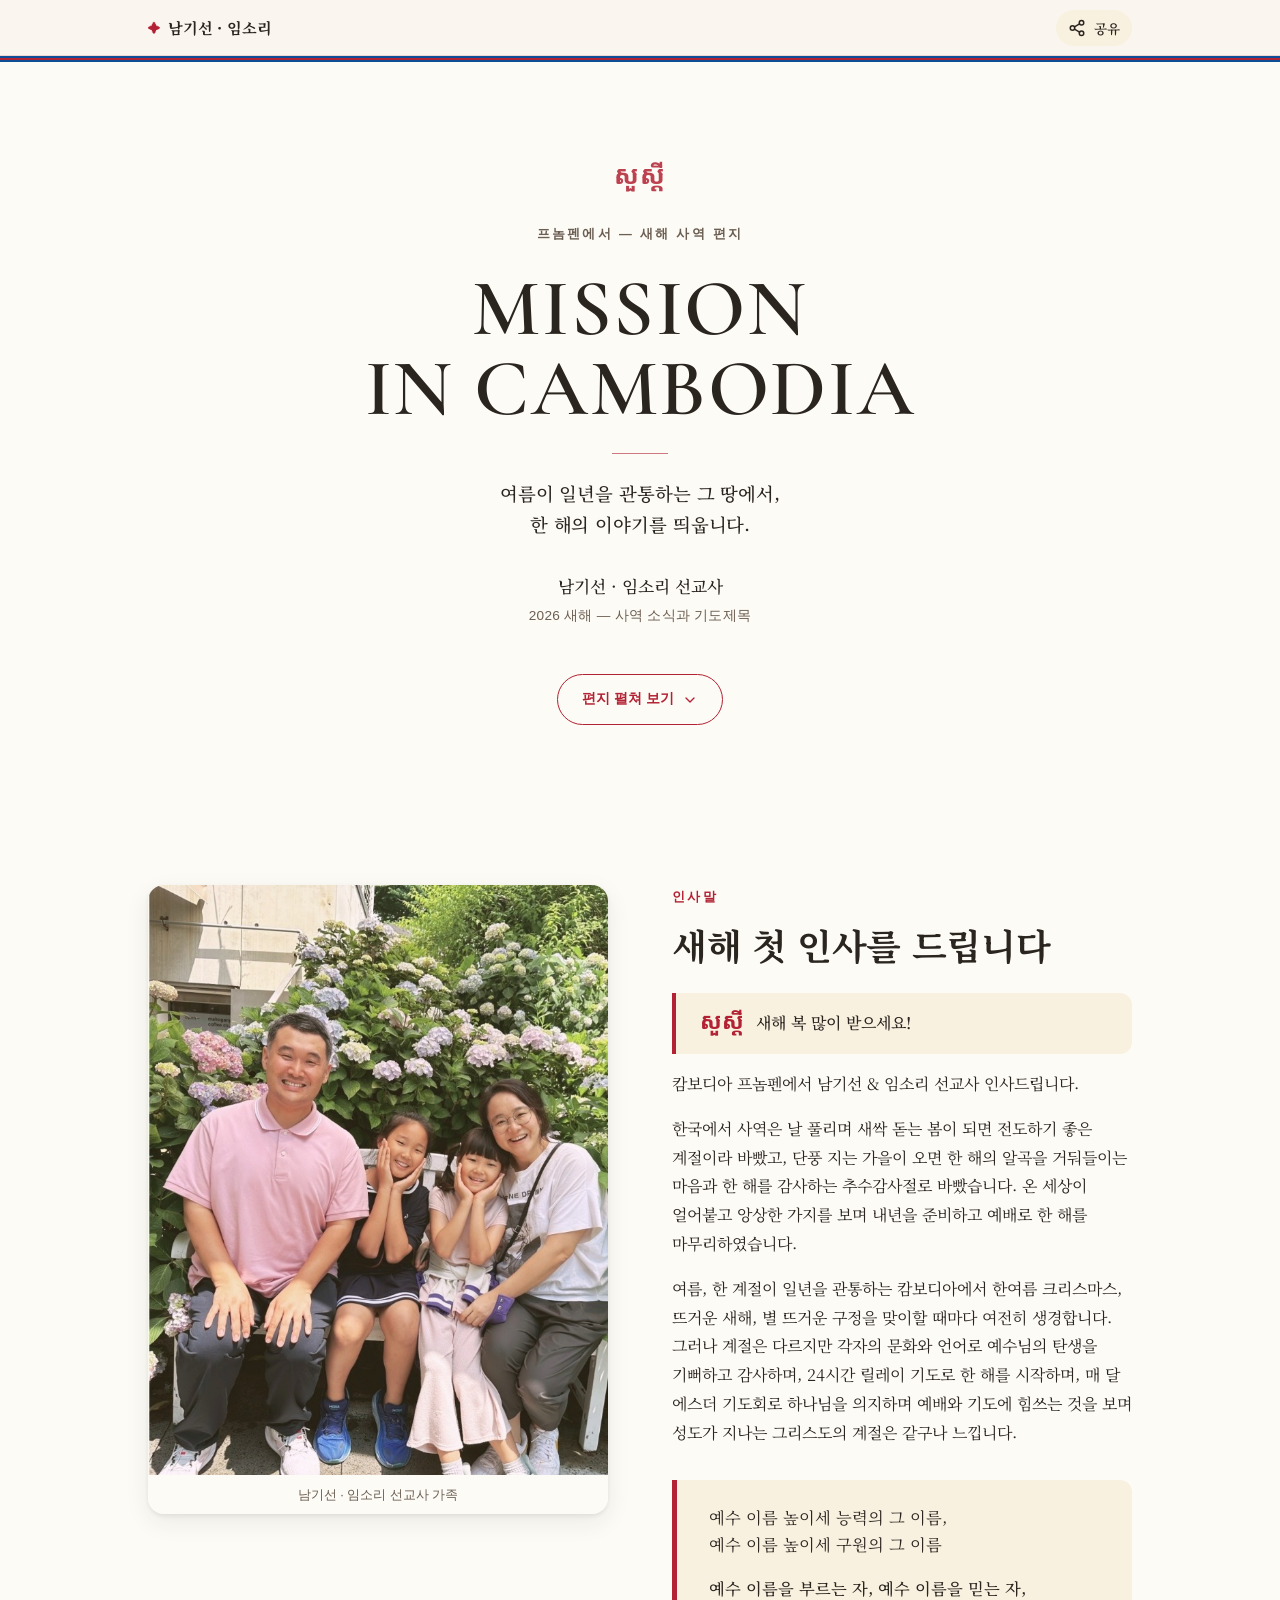
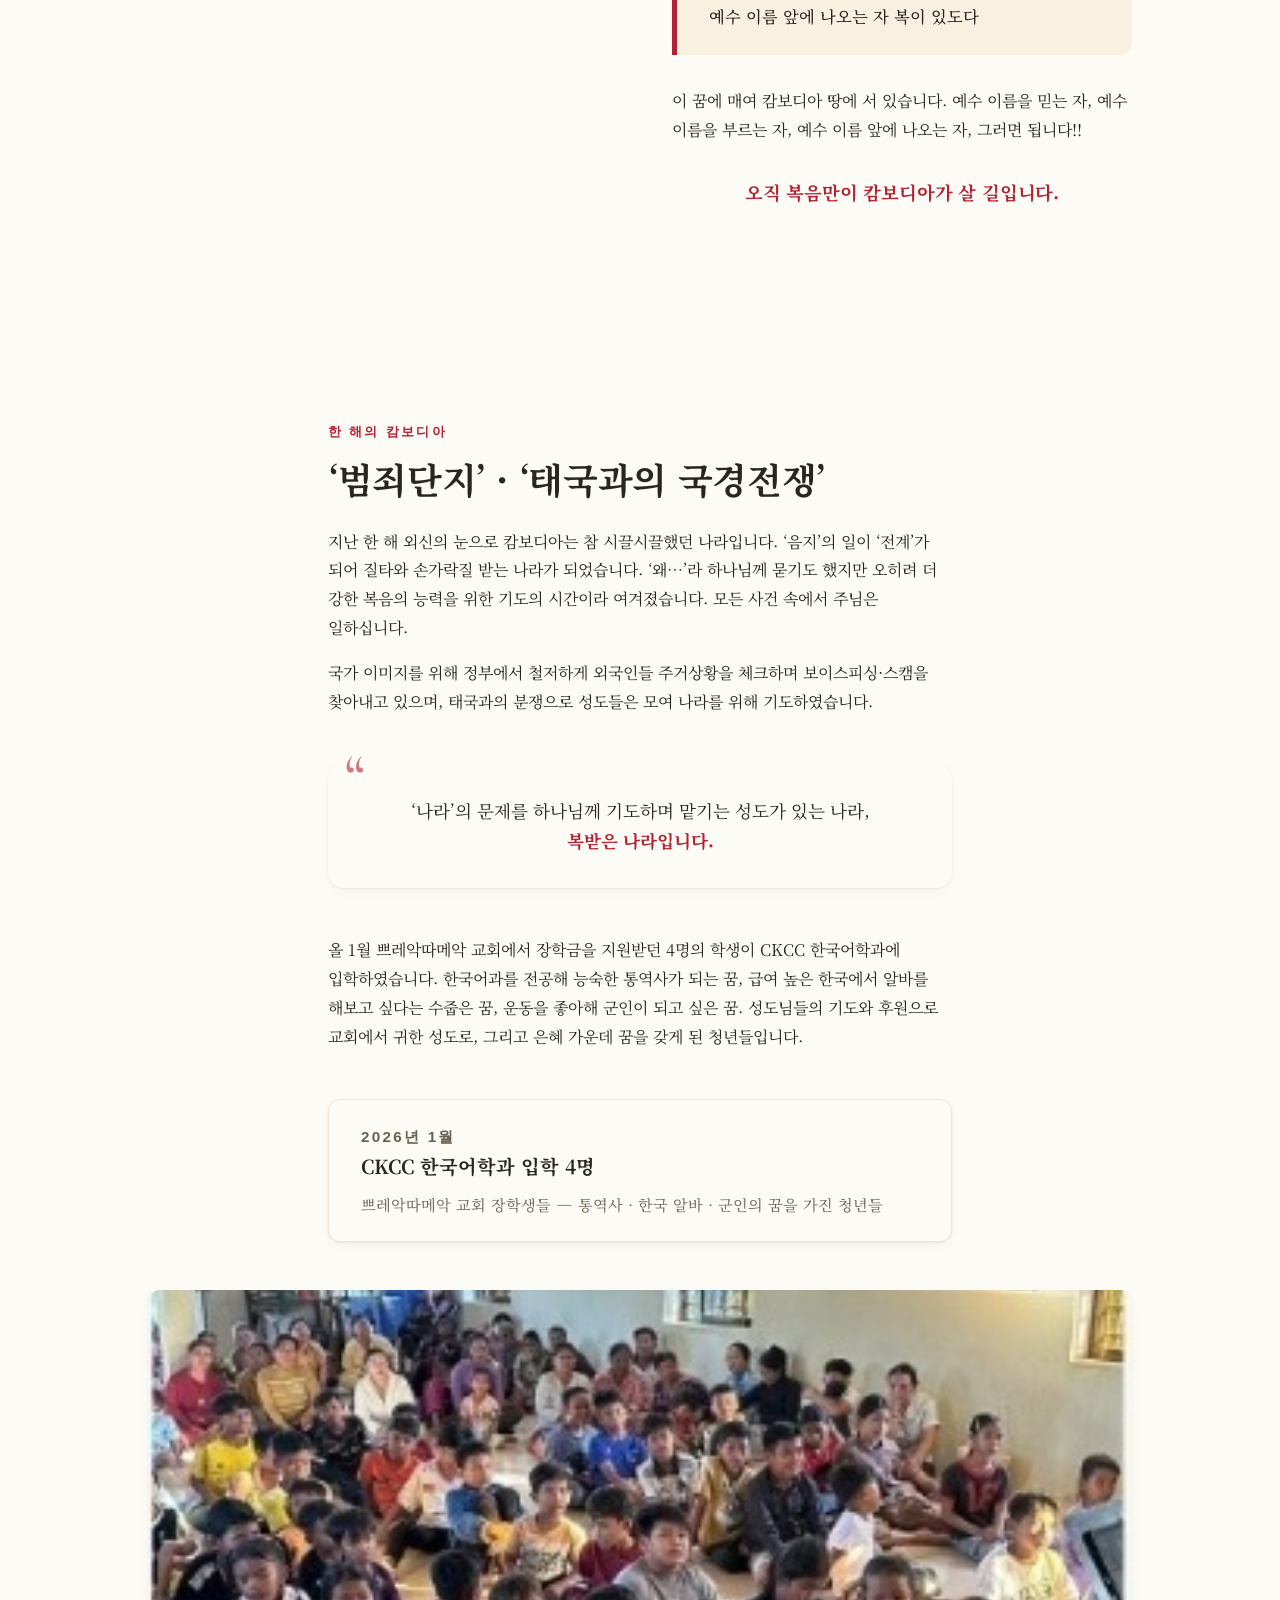
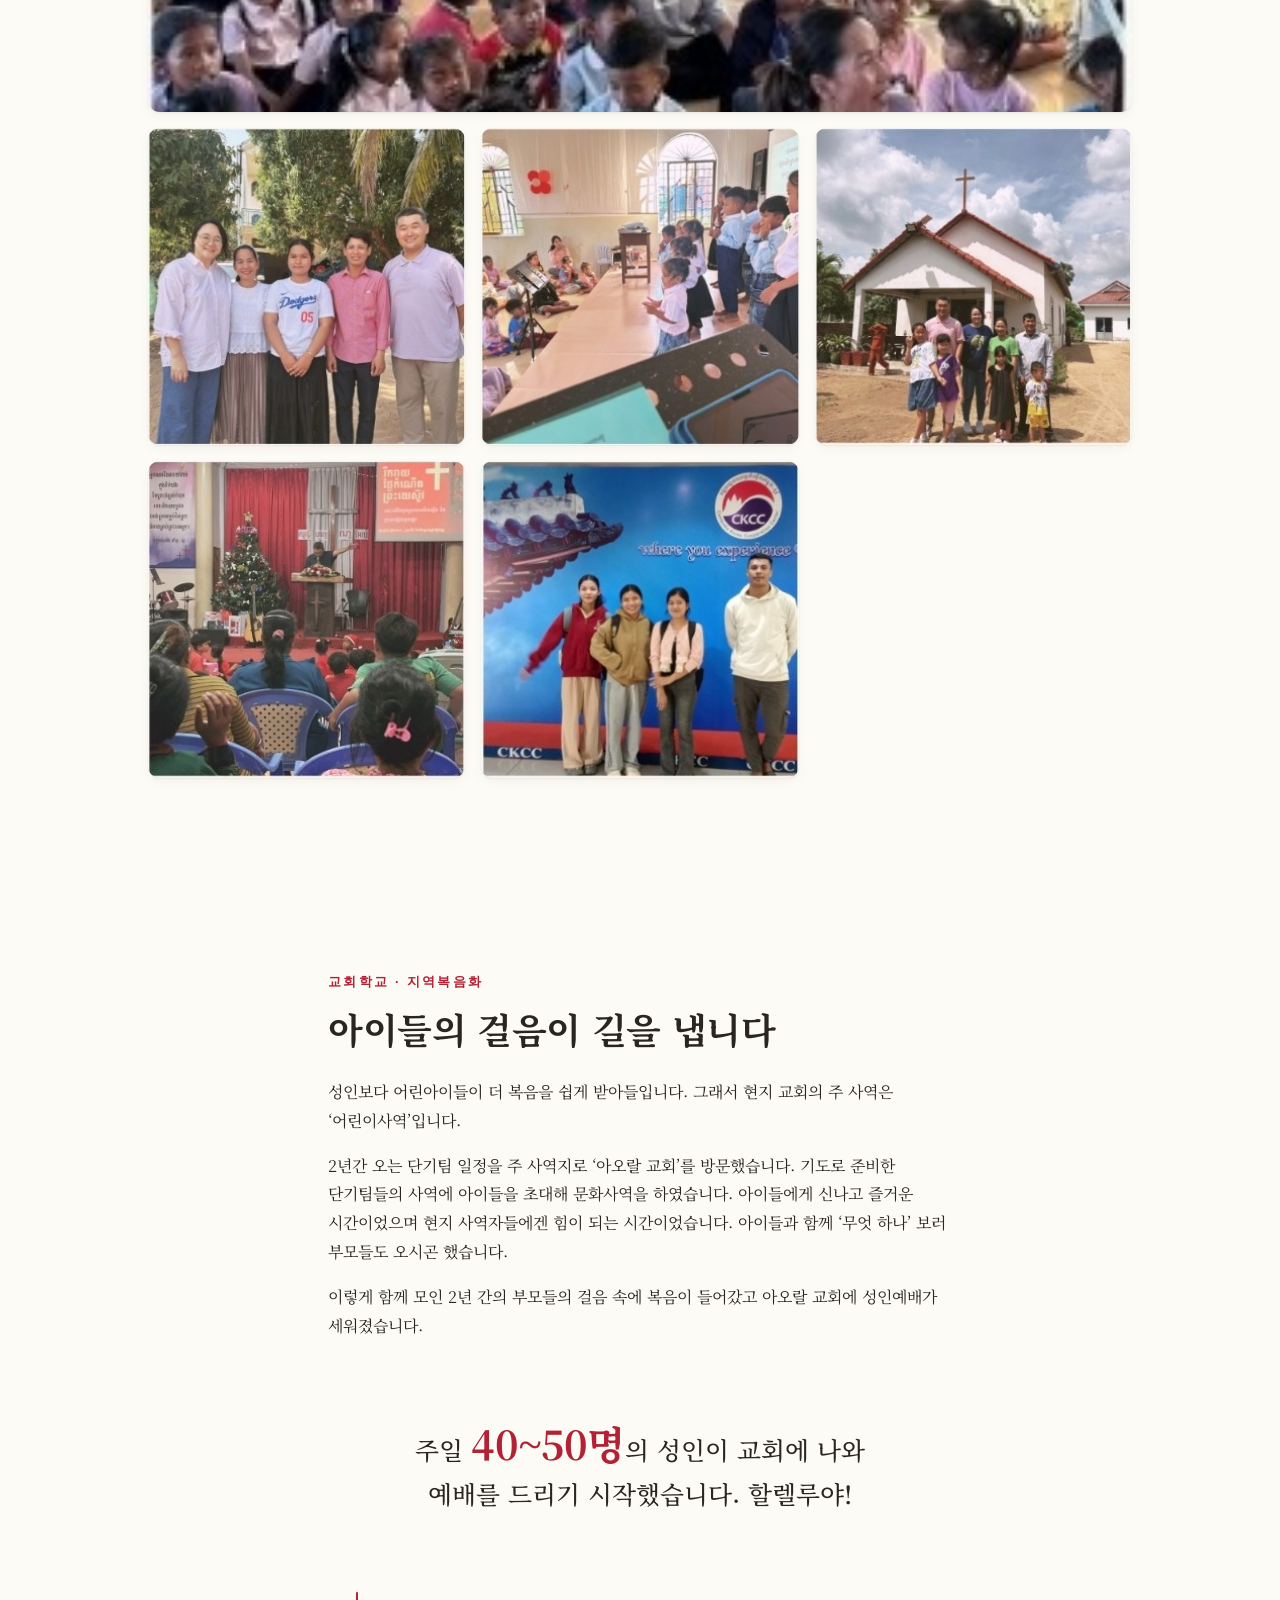
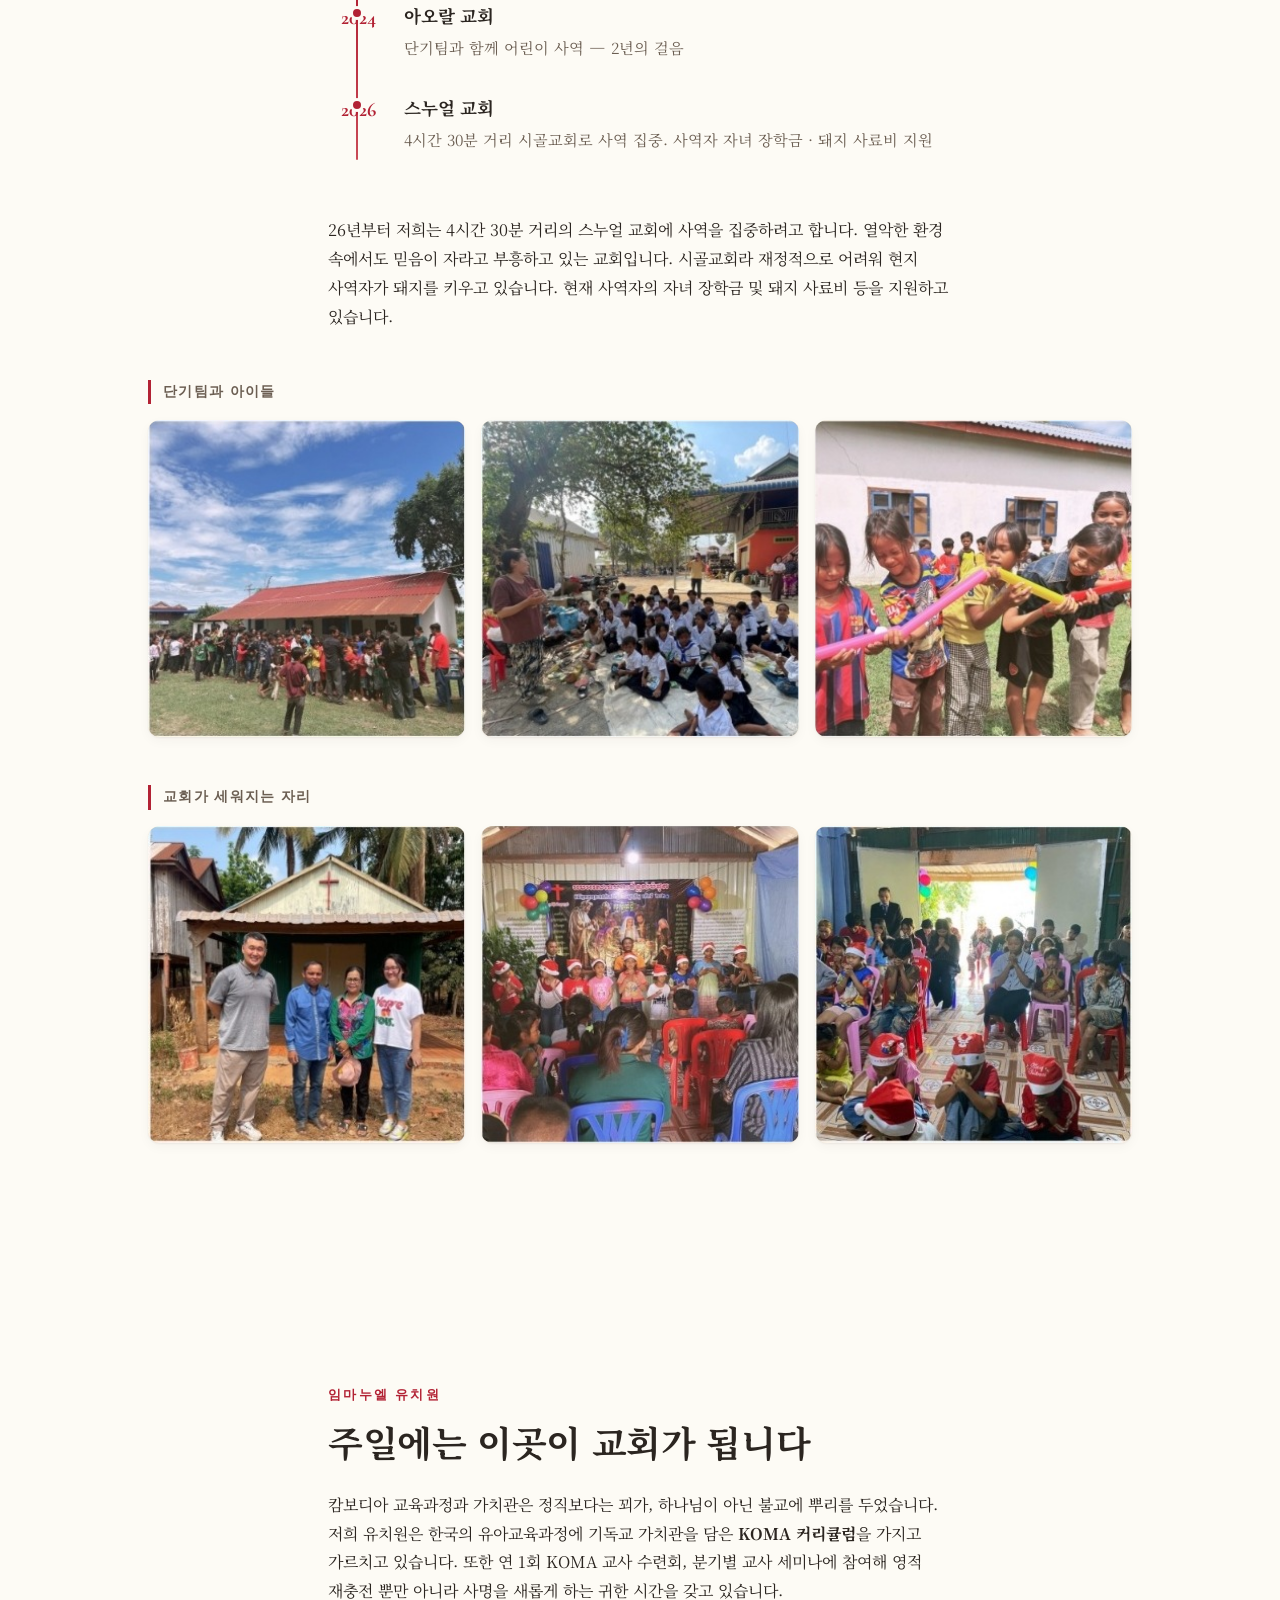
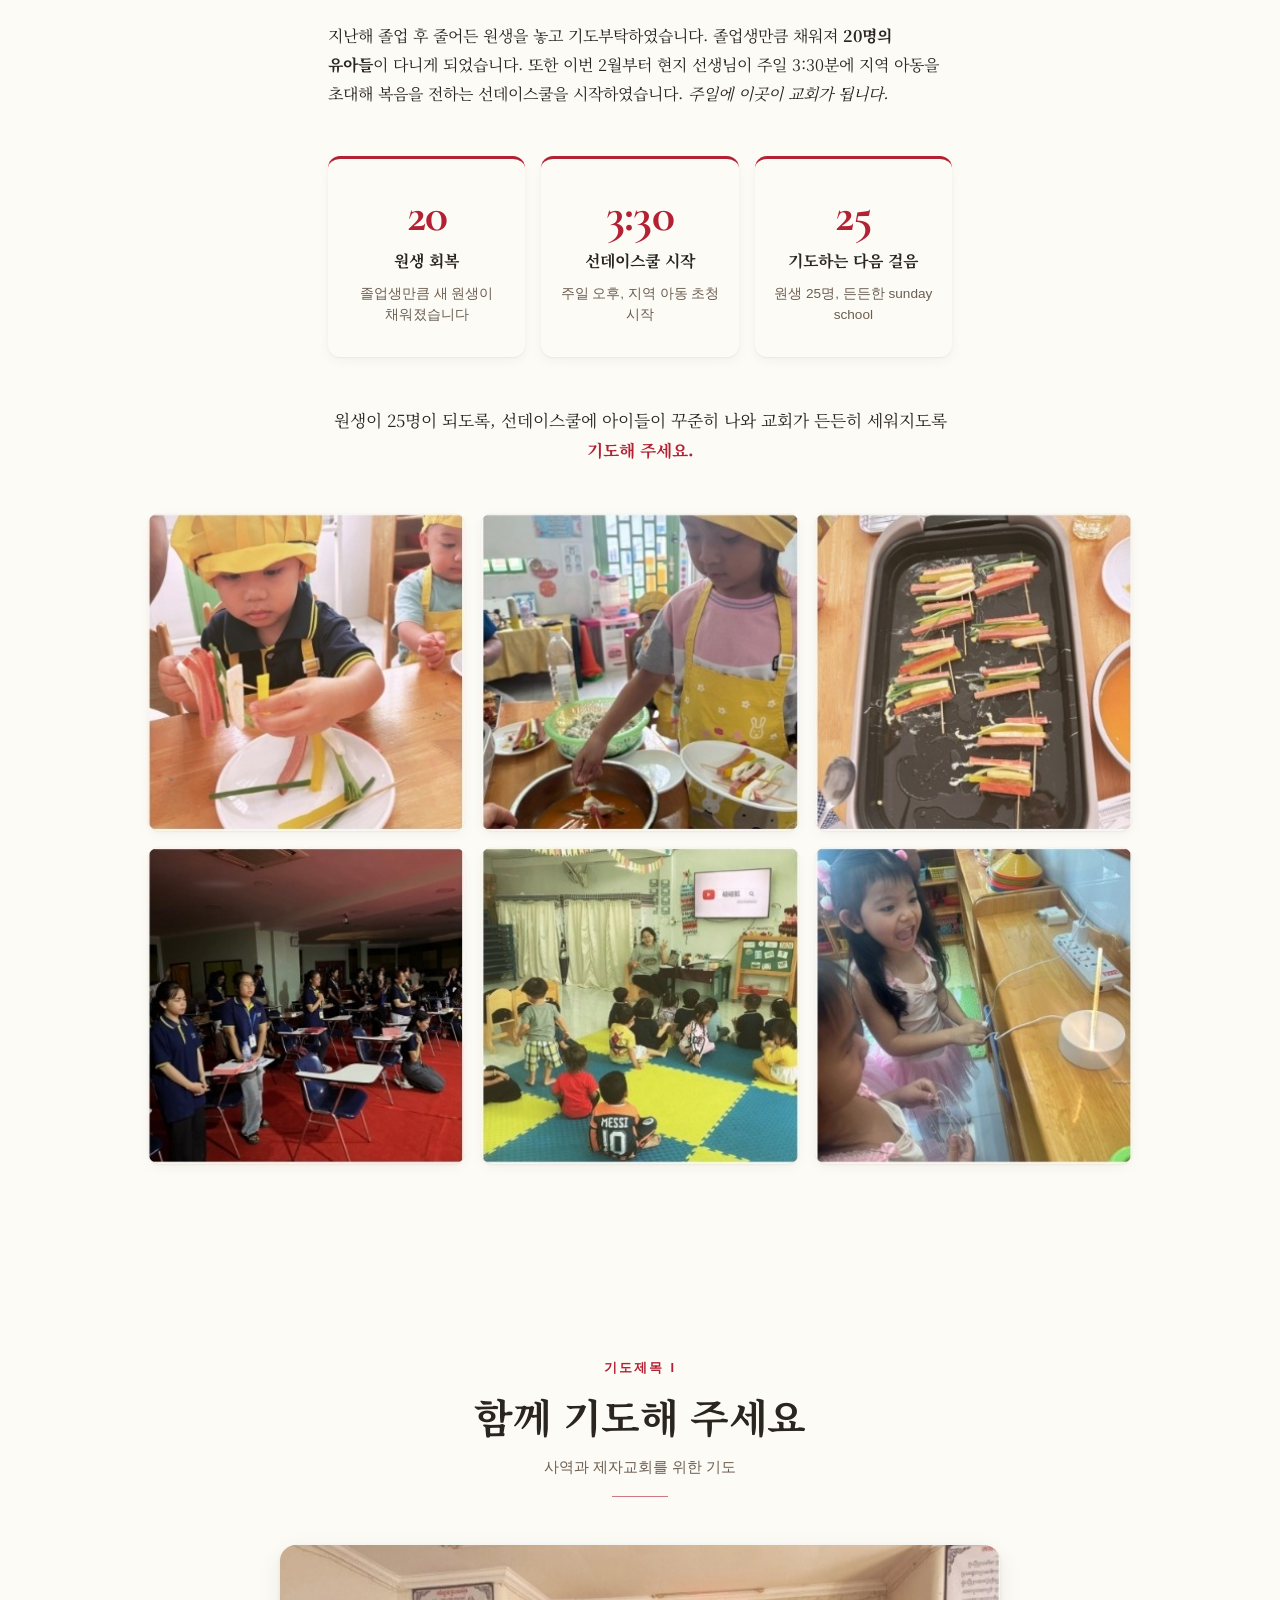
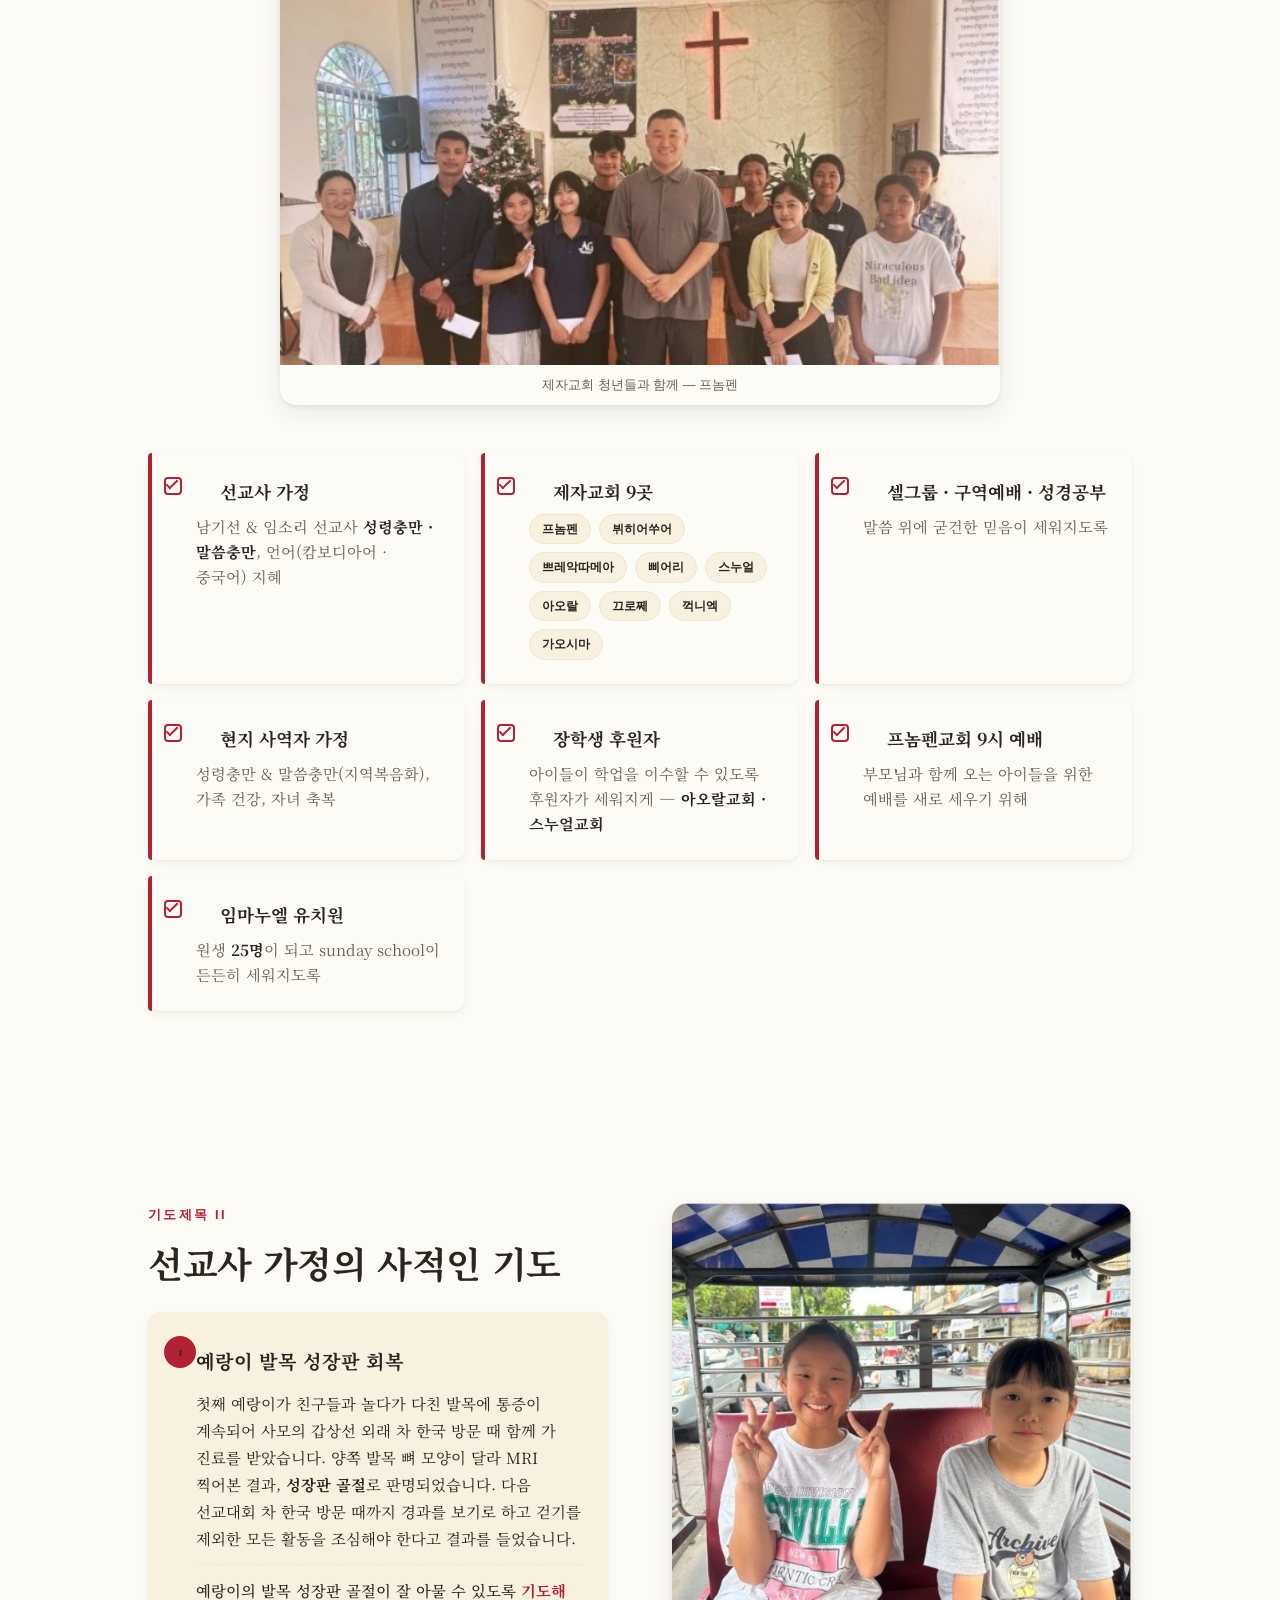
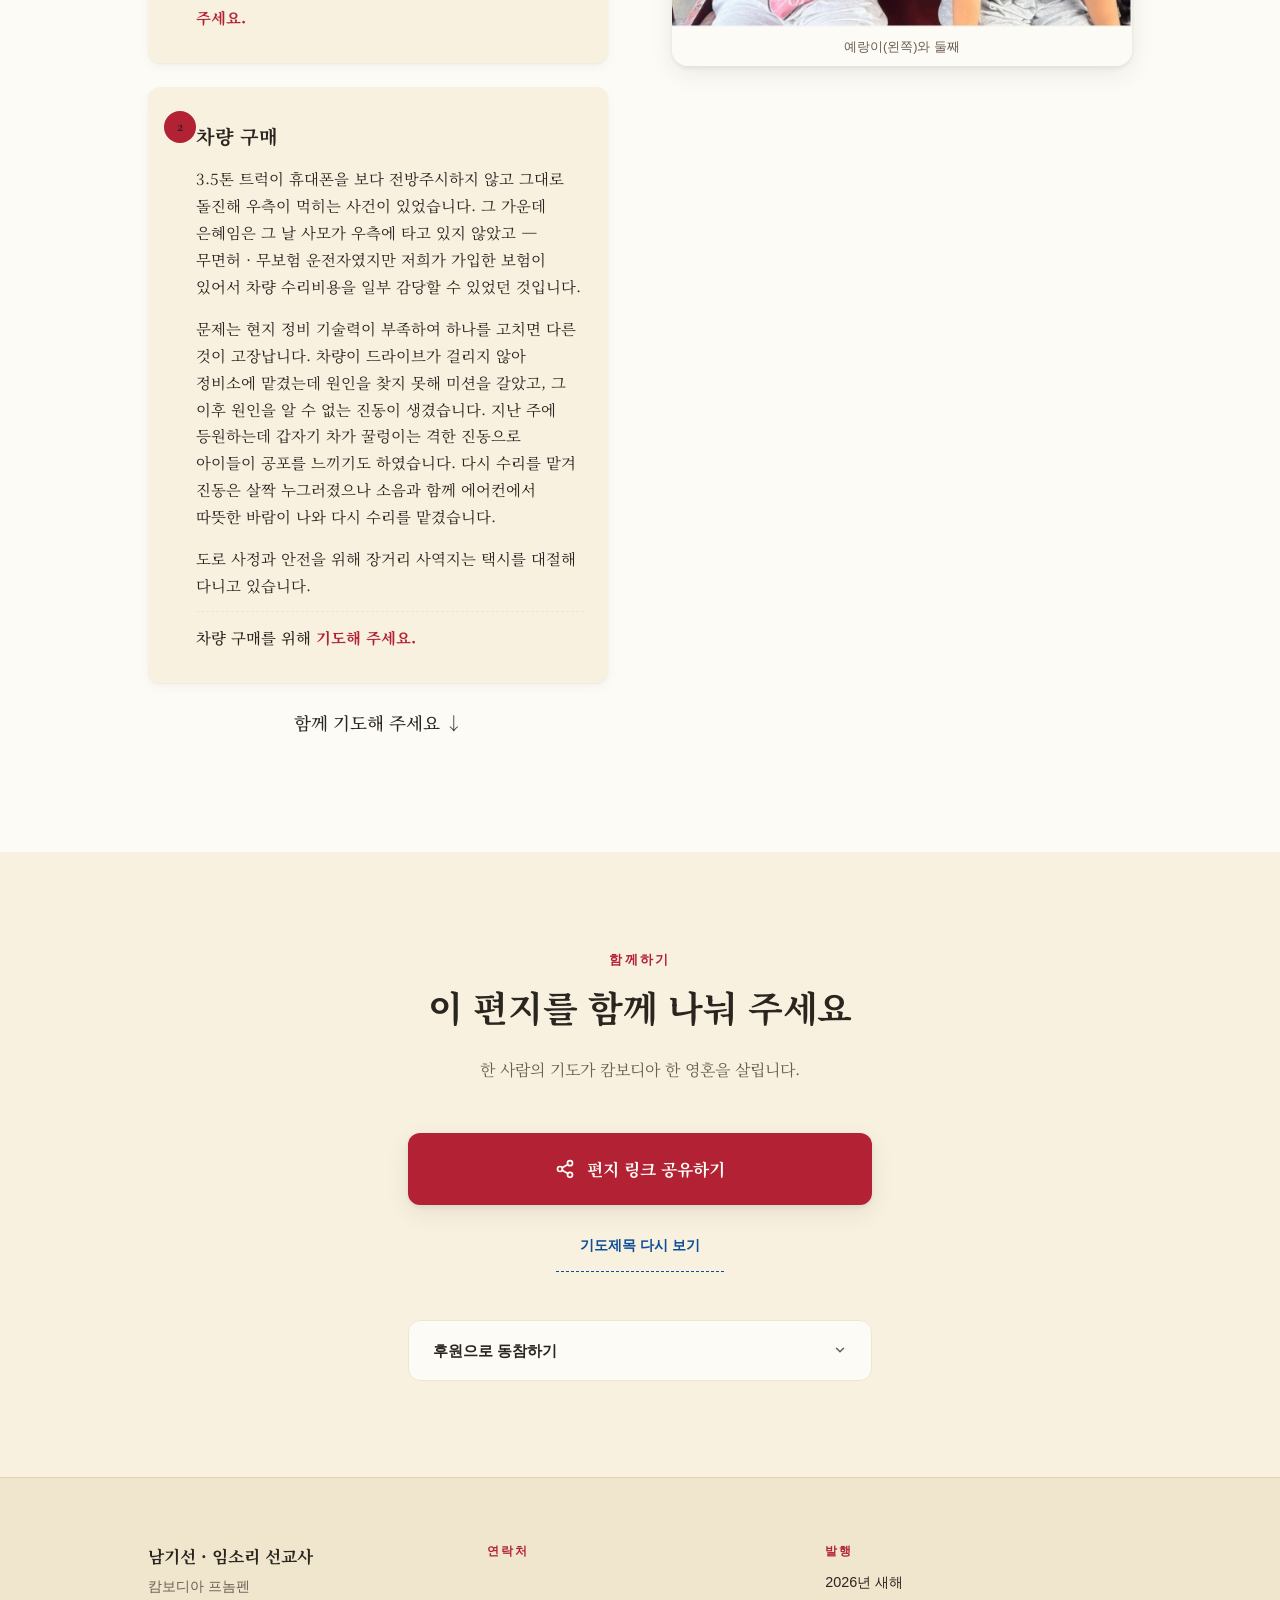
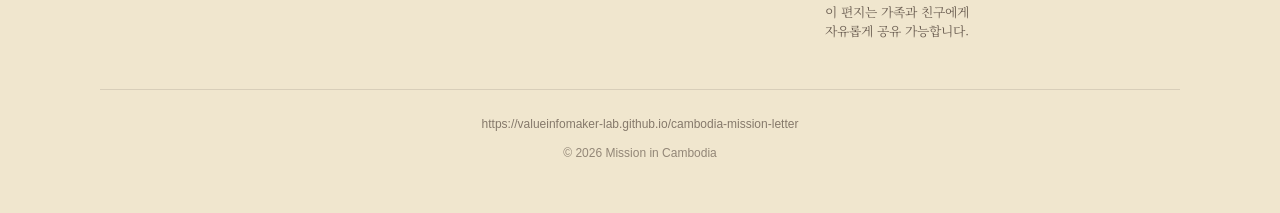
==== index.source.html @ 5b111efa "copy: CTA lead 문구 어조 강화 "한 영혼에게 가닿습니다" → "한 영혼을 살립니다". 가닿는다는 도달의 의미였으나, 살린다는 구원의 의미로 강화.  Co-Authore" ====
<!DOCTYPE html>
<html lang="ko">
<head>
  <meta charset="UTF-8" />
  <meta name="viewport" content="width=device-width, initial-scale=1, viewport-fit=cover" />
  <meta name="theme-color" content="#FAF6EE" />

  <title>MISSION IN CAMBODIA — 남기선 · 임소리 선교사</title>
  <meta name="description" content="여름이 일년을 관통하는 그 땅에서, 한 해의 이야기를 띄웁니다. 남기선·임소리 선교사의 2026 새해 사역 편지." />

  <link rel="canonical" href="https://valueinfomaker-lab.github.io/cambodia-mission-letter/" />

  <!-- Open Graph (KakaoTalk · Facebook · 기타 메신저 링크 프리뷰) -->
  <meta property="og:type" content="article" />
  <meta property="og:site_name" content="MISSION IN CAMBODIA" />
  <meta property="og:title" content="MISSION IN CAMBODIA — 남기선 · 임소리 선교사" />
  <meta property="og:description" content="여름이 일년을 관통하는 그 땅에서, 한 해의 이야기를 띄웁니다. 남기선·임소리 선교사의 2026 새해 — 사역 소식과 기도제목." />
  <meta property="og:url" content="https://valueinfomaker-lab.github.io/cambodia-mission-letter/" />
  <meta property="og:locale" content="ko_KR" />
  <meta property="og:image" content="https://valueinfomaker-lab.github.io/cambodia-mission-letter/extracted_images/slide_001/img_01.jpeg" />
  <meta property="og:image:secure_url" content="https://valueinfomaker-lab.github.io/cambodia-mission-letter/extracted_images/slide_001/img_01.jpeg" />
  <meta property="og:image:type" content="image/jpeg" />
  <meta property="og:image:width" content="1536" />
  <meta property="og:image:height" content="864" />
  <meta property="og:image:alt" content="MISSION IN CAMBODIA — 캄보디아 국기와 사원 일러스트가 그려진 표지" />

  <!-- Twitter -->
  <meta name="twitter:card" content="summary_large_image" />
  <meta name="twitter:title" content="MISSION IN CAMBODIA — 남기선 · 임소리 선교사" />
  <meta name="twitter:description" content="여름이 일년을 관통하는 그 땅에서, 한 해의 이야기를 띄웁니다 — 남기선·임소리 선교사 2026 새해 편지." />
  <meta name="twitter:image" content="https://valueinfomaker-lab.github.io/cambodia-mission-letter/extracted_images/slide_001/img_01.jpeg" />
  <meta name="twitter:image:alt" content="MISSION IN CAMBODIA 표지" />

  <!-- Fonts -->
  <link rel="preconnect" href="https://fonts.googleapis.com" />
  <link rel="preconnect" href="https://fonts.gstatic.com" crossorigin />
  <link href="https://fonts.googleapis.com/css2?family=Cormorant+Garamond:wght@500;600;700&family=Noto+Sans+Khmer:wght@400;700&family=Noto+Serif+KR:wght@400;500;700&display=swap" rel="stylesheet" />

  <link rel="stylesheet" href="style.css" />
</head>
<body>

<!-- ========== S0. Sticky Header ========== -->
<header class="site-header" id="siteHeader">
  <div class="container header-inner">
    <a href="#top" class="brand">
      <span class="brand-mark">✦</span>
      <span>남기선 · 임소리</span>
    </a>
    <button class="header-share" type="button" data-action="share" aria-label="이 편지 공유하기">
      <svg width="18" height="18" viewBox="0 0 24 24" fill="none" stroke="currentColor" stroke-width="2" stroke-linecap="round" stroke-linejoin="round" aria-hidden="true">
        <circle cx="18" cy="5" r="3"></circle>
        <circle cx="6" cy="12" r="3"></circle>
        <circle cx="18" cy="19" r="3"></circle>
        <line x1="8.59" y1="13.51" x2="15.42" y2="17.49"></line>
        <line x1="15.41" y1="6.51" x2="8.59" y2="10.49"></line>
      </svg>
      <span>공유</span>
    </button>
  </div>
</header>

<main id="top">

  <!-- ========== S1. Hero ========== -->
  <section class="hero" aria-labelledby="heroTitle">
    <div class="hero-flag" aria-hidden="true"></div>
    <div class="hero-meta">
      <p class="hero-khmer" aria-hidden="true">សួស្ដី</p>
      <p class="letter-prefix">프놈펜에서 — 새해 사역 편지</p>
      <h1 id="heroTitle" class="hero-title">MISSION<br/>IN CAMBODIA</h1>
      <span class="hero-divider" aria-hidden="true"></span>
      <p class="hero-tagline">여름이 일년을 관통하는 그 땅에서,<br/>한 해의 이야기를 띄웁니다.</p>
      <p class="hero-sub">남기선 · 임소리 선교사<br/><span class="hero-sub-date">2026 새해 — 사역 소식과 기도제목</span></p>
      <a href="#greeting" class="scroll-cue" aria-label="아래로 스크롤하여 편지 읽기">
        <span>편지 펼쳐 보기</span>
        <svg width="16" height="16" viewBox="0 0 24 24" fill="none" stroke="currentColor" stroke-width="2" stroke-linecap="round" stroke-linejoin="round" aria-hidden="true">
          <polyline points="6 9 12 15 18 9"></polyline>
        </svg>
      </a>
    </div>
  </section>


  <!-- ========== S2. 인사말 ========== -->
  <section class="section greeting" id="greeting" aria-labelledby="greetingTitle">
    <div class="container two-col two-col--photo-first">
      <figure class="photo-frame greeting-photo">
        <img src="extracted_images/slide_002/img_01.jpeg" alt="남기선·임소리 선교사 가족 — 아빠, 큰딸, 둘째딸, 엄마가 수국 앞에서 미소 짓는 모습" loading="lazy" data-gallery="greeting" />
        <figcaption>남기선 · 임소리 선교사 가족</figcaption>
      </figure>

      <div class="prose">
        <p class="eyebrow">인사말</p>
        <h2 id="greetingTitle" class="section-title">새해 첫 인사를 드립니다</h2>

        <p class="khmer-greeting">
          <span class="khmer">សួស្ដី</span>
          <span>새해 복 많이 받으세요!</span>
        </p>

        <p>캄보디아 프놈펜에서 남기선 &amp; 임소리 선교사 인사드립니다.</p>

        <p>한국에서 사역은 날 풀리며 새싹 돋는 봄이 되면 전도하기 좋은 계절이라 바빴고, 단풍 지는 가을이 오면 한 해의 알곡을 거둬들이는 마음과 한 해를 감사하는 추수감사절로 바빴습니다. 온 세상이 얼어붙고 앙상한 가지를 보며 내년을 준비하고 예배로 한 해를 마무리하였습니다.</p>

        <p>여름, 한 계절이 일년을 관통하는 캄보디아에서 한여름 크리스마스, 뜨거운 새해, 별 뜨거운 구정을 맞이할 때마다 여전히 생경합니다. 그러나 계절은 다르지만 각자의 문화와 언어로 예수님의 탄생을 기뻐하고 감사하며, 24시간 릴레이 기도로 한 해를 시작하며, 매 달 에스더 기도회로 하나님을 의지하며 예배와 기도에 힘쓰는 것을 보며 성도가 지나는 그리스도의 계절은 같구나 느낍니다.</p>

        <blockquote class="hymn">
          <p>예수 이름 높이세 능력의 그 이름,<br/>예수 이름 높이세 구원의 그 이름</p>
          <p>예수 이름을 부르는 자, 예수 이름을 믿는 자,<br/>예수 이름 앞에 나오는 자 복이 있도다</p>
        </blockquote>

        <p>이 꿈에 매여 캄보디아 땅에 서 있습니다. 예수 이름을 믿는 자, 예수 이름을 부르는 자, 예수 이름 앞에 나오는 자, 그러면 됩니다!!</p>

        <p class="emphatic"><strong>오직 복음만이 캄보디아가 살 길입니다.</strong></p>
      </div>
    </div>
  </section>


  <!-- ========== S3. 한 해의 캄보디아 ========== -->
  <section class="section news" aria-labelledby="newsTitle">
    <div class="container prose-narrow">
      <p class="eyebrow">한 해의 캄보디아</p>
      <h2 id="newsTitle" class="section-title">‘범죄단지’ · ‘태국과의 국경전쟁’</h2>

      <div class="prose">
        <p>지난 한 해 외신의 눈으로 캄보디아는 참 시끌시끌했던 나라입니다. ‘음지’의 일이 ‘전계’가 되어 질타와 손가락질 받는 나라가 되었습니다. ‘왜…’라 하나님께 묻기도 했지만 오히려 더 강한 복음의 능력을 위한 기도의 시간이라 여겨졌습니다. 모든 사건 속에서 주님은 일하십니다.</p>

        <p>국가 이미지를 위해 정부에서 철저하게 외국인들 주거상황을 체크하며 보이스피싱·스캠을 찾아내고 있으며, 태국과의 분쟁으로 성도들은 모여 나라를 위해 기도하였습니다.</p>
      </div>

      <blockquote class="quote-bubble">
        ‘나라’의 문제를 하나님께 기도하며 맡기는 성도가 있는 나라,<br/>
        <strong>복받은 나라입니다.</strong>
      </blockquote>

      <div class="prose">
        <p>올 1월 쁘레악따메악 교회에서 장학금을 지원받던 4명의 학생이 CKCC 한국어학과에 입학하였습니다. 한국어과를 전공해 능숙한 통역사가 되는 꿈, 급여 높은 한국에서 알바를 해보고 싶다는 수줍은 꿈, 운동을 좋아해 군인이 되고 싶은 꿈. 성도님들의 기도와 후원으로 교회에서 귀한 성도로, 그리고 은혜 가운데 꿈을 갖게 된 청년들입니다.</p>
      </div>

      <aside class="mini-card">
        <p class="mini-card-eyebrow">2026년 1월</p>
        <h3>CKCC 한국어학과 입학 4명</h3>
        <p>쁘레악따메악 교회 장학생들 — 통역사 · 한국 알바 · 군인의 꿈을 가진 청년들</p>
      </aside>
    </div>

    <div class="container gallery-container">
      <div class="gallery gallery-asymmetric" data-gallery="news">
        <figure class="g-wide">
          <img src="extracted_images/slide_003/img_02.jpeg" alt="교회에 모여 예배드리는 캄보디아 어린이들과 성도들" loading="lazy" />
        </figure>
        <figure>
          <img src="extracted_images/slide_003/img_01.jpeg" alt="현지 성도들과 함께 선 선교사 가족" loading="lazy" />
        </figure>
        <figure>
          <img src="extracted_images/slide_003/img_03.jpeg" alt="교회에서 진행되는 어린이 사역 현장" loading="lazy" />
        </figure>
        <figure>
          <img src="extracted_images/slide_003/img_04.jpeg" alt="시골 마을의 작은 현지 교회 외관" loading="lazy" />
        </figure>
        <figure>
          <img src="extracted_images/slide_003/img_05.jpeg" alt="크리스마스를 맞아 모인 성도들의 예배 모습" loading="lazy" />
        </figure>
        <figure>
          <img src="extracted_images/slide_003/img_06.jpeg" alt="CKCC 한국어학과에 입학한 4명의 청년들" loading="lazy" />
        </figure>
      </div>
    </div>
  </section>


  <!-- ========== S4. 교회학교 / 지역복음화 ========== -->
  <section class="section schools" aria-labelledby="schoolsTitle">
    <div class="container prose-narrow">
      <p class="eyebrow">교회학교 · 지역복음화</p>
      <h2 id="schoolsTitle" class="section-title">아이들의 걸음이 길을 냅니다</h2>

      <div class="prose">
        <p>성인보다 어린아이들이 더 복음을 쉽게 받아들입니다. 그래서 현지 교회의 주 사역은 ‘어린이사역’입니다.</p>

        <p>2년간 오는 단기팀 일정을 주 사역지로 ‘아오랄 교회’를 방문했습니다. 기도로 준비한 단기팀들의 사역에 아이들을 초대해 문화사역을 하였습니다. 아이들에게 신나고 즐거운 시간이었으며 현지 사역자들에겐 힘이 되는 시간이었습니다. 아이들과 함께 ‘무엇 하나’ 보러 부모들도 오시곤 했습니다.</p>

        <p>이렇게 함께 모인 2년 간의 부모들의 걸음 속에 복음이 들어갔고 아오랄 교회에 성인예배가 세워졌습니다.</p>
      </div>

      <p class="big-quote">
        주일 <strong>40~50명</strong>의 성인이 교회에 나와<br/>예배를 드리기 시작했습니다. 할렐루야!
      </p>

      <ol class="timeline">
        <li>
          <span class="t-year">2024</span>
          <div class="t-body">
            <h4>아오랄 교회</h4>
            <p>단기팀과 함께 어린이 사역 — 2년의 걸음</p>
          </div>
        </li>
        <li>
          <span class="t-year">2026</span>
          <div class="t-body">
            <h4>스누얼 교회</h4>
            <p>4시간 30분 거리 시골교회로 사역 집중. 사역자 자녀 장학금 · 돼지 사료비 지원</p>
          </div>
        </li>
      </ol>

      <div class="prose">
        <p>26년부터 저희는 4시간 30분 거리의 스누얼 교회에 사역을 집중하려고 합니다. 열악한 환경 속에서도 믿음이 자라고 부흥하고 있는 교회입니다. 시골교회라 재정적으로 어려워 현지 사역자가 돼지를 키우고 있습니다. 현재 사역자의 자녀 장학금 및 돼지 사료비 등을 지원하고 있습니다.</p>
      </div>
    </div>

    <div class="container gallery-container">
      <p class="gallery-label">단기팀과 아이들</p>
      <div class="gallery gallery-3" data-gallery="schools-1">
        <figure>
          <img src="extracted_images/slide_004/img_01.jpeg" alt="단기팀 환영을 위해 모인 아오랄 교회 어린이들" loading="lazy" />
        </figure>
        <figure>
          <img src="extracted_images/slide_004/img_02.jpeg" alt="예배를 드리는 어린이들의 모습" loading="lazy" />
        </figure>
        <figure>
          <img src="extracted_images/slide_004/img_03.jpeg" alt="단기팀과 함께하는 신나는 문화사역 시간" loading="lazy" />
        </figure>
      </div>

      <p class="gallery-label">교회가 세워지는 자리</p>
      <div class="gallery gallery-3" data-gallery="schools-2">
        <figure>
          <img src="extracted_images/slide_004/img_04.jpeg" alt="단기팀과 현지 사역자들의 단체 사진" loading="lazy" />
        </figure>
        <figure>
          <img src="extracted_images/slide_004/img_05.jpeg" alt="크리스마스 절기 어린이 예배" loading="lazy" />
        </figure>
        <figure>
          <img src="extracted_images/slide_004/img_06.jpeg" alt="모임 후 아이들과 나누는 다과의 시간" loading="lazy" />
        </figure>
      </div>
    </div>
  </section>


  <!-- ========== S5. 임마누엘 유치원 ========== -->
  <section class="section kindergarten" aria-labelledby="kgTitle">
    <div class="container prose-narrow">
      <p class="eyebrow">임마누엘 유치원</p>
      <h2 id="kgTitle" class="section-title">주일에는 이곳이 교회가 됩니다</h2>

      <div class="prose">
        <p>캄보디아 교육과정과 가치관은 정직보다는 꾀가, 하나님이 아닌 불교에 뿌리를 두었습니다. 저희 유치원은 한국의 유아교육과정에 기독교 가치관을 담은 <strong>KOMA 커리큘럼</strong>을 가지고 가르치고 있습니다. 또한 연 1회 KOMA 교사 수련회, 분기별 교사 세미나에 참여해 영적 재충전 뿐만 아니라 사명을 새롭게 하는 귀한 시간을 갖고 있습니다.</p>

        <p>지난해 졸업 후 줄어든 원생을 놓고 기도부탁하였습니다. 졸업생만큼 채워져 <strong>20명의 유아들</strong>이 다니게 되었습니다. 또한 이번 2월부터 현지 선생님이 주일 3:30분에 지역 아동을 초대해 복음을 전하는 선데이스쿨을 시작하였습니다. <em>주일에 이곳이 교회가 됩니다.</em></p>
      </div>

      <div class="kg-cards">
        <article class="kg-card">
          <p class="kg-num">20</p>
          <p class="kg-label">원생 회복</p>
          <p class="kg-desc">졸업생만큼 새 원생이 채워졌습니다</p>
        </article>
        <article class="kg-card">
          <p class="kg-num">3:30</p>
          <p class="kg-label">선데이스쿨 시작</p>
          <p class="kg-desc">주일 오후, 지역 아동 초청 시작</p>
        </article>
        <article class="kg-card">
          <p class="kg-num">25</p>
          <p class="kg-label">기도하는 다음 걸음</p>
          <p class="kg-desc">원생 25명, 든든한 sunday school</p>
        </article>
      </div>

      <p class="closing-line">원생이 25명이 되도록, 선데이스쿨에 아이들이 꾸준히 나와 교회가 든든히 세워지도록 <strong>기도해 주세요.</strong></p>
    </div>

    <div class="container gallery-container">
      <div class="gallery gallery-square" data-gallery="kg">
        <figure>
          <img src="extracted_images/slide_005/img_01.jpeg" alt="요리 활동을 하는 임마누엘 유치원 원생" loading="lazy" />
        </figure>
        <figure>
          <img src="extracted_images/slide_005/img_02.jpeg" alt="음식 만들기 수업에 참여한 어린이" loading="lazy" />
        </figure>
        <figure>
          <img src="extracted_images/slide_005/img_03.jpeg" alt="아이들이 만든 컬러풀한 꼬치 요리" loading="lazy" />
        </figure>
        <figure>
          <img src="extracted_images/slide_005/img_04.jpeg" alt="KOMA 교사 수련회에 참여한 선생님들" loading="lazy" />
        </figure>
        <figure>
          <img src="extracted_images/slide_005/img_05.jpeg" alt="선데이스쿨에 모인 어린이들" loading="lazy" />
        </figure>
        <figure>
          <img src="extracted_images/slide_005/img_06.jpeg" alt="활동에 즐겁게 참여하는 유치원 원생" loading="lazy" />
        </figure>
      </div>
    </div>
  </section>


  <!-- ========== S6. 기도제목 I (사역) ========== -->
  <section class="section prayer prayer-1" id="prayer" aria-labelledby="prayerTitle">
    <div class="container">
      <div class="prayer-header">
        <p class="eyebrow eyebrow--center">기도제목 I</p>
        <h2 id="prayerTitle" class="prayer-title">함께 기도해 주세요</h2>
        <p class="prayer-sub">사역과 제자교회를 위한 기도</p>
        <span class="hero-divider hero-divider--center" aria-hidden="true"></span>
      </div>

      <figure class="prayer-1-photo">
        <img src="extracted_images/slide_006/img_01.jpeg" alt="제자교회 청년 성도들과 함께 선 남기선 선교사" loading="lazy" data-gallery="prayer-1" />
        <figcaption>제자교회 청년들과 함께 — 프놈펜</figcaption>
      </figure>

      <div class="prayer-cards">
        <article class="prayer-card">
          <span class="check" aria-hidden="true"></span>
          <h3>선교사 가정</h3>
          <p>남기선 &amp; 임소리 선교사 <strong>성령충만 · 말씀충만</strong>, 언어(캄보디아어 · 중국어) 지혜</p>
        </article>

        <article class="prayer-card">
          <span class="check" aria-hidden="true"></span>
          <h3>제자교회 9곳</h3>
          <ul class="church-chips" aria-label="제자교회 위치">
            <li>프놈펜</li>
            <li>뷔히어쑤어</li>
            <li>쁘레악따메아</li>
            <li>삐어리</li>
            <li>스누얼</li>
            <li>아오랄</li>
            <li>끄로쩨</li>
            <li>꺽니엑</li>
            <li>가오시마</li>
          </ul>
        </article>

        <article class="prayer-card">
          <span class="check" aria-hidden="true"></span>
          <h3>셀그룹 · 구역예배 · 성경공부</h3>
          <p>말씀 위에 굳건한 믿음이 세워지도록</p>
        </article>

        <article class="prayer-card">
          <span class="check" aria-hidden="true"></span>
          <h3>현지 사역자 가정</h3>
          <p>성령충만 &amp; 말씀충만(지역복음화), 가족 건강, 자녀 축복</p>
        </article>

        <article class="prayer-card">
          <span class="check" aria-hidden="true"></span>
          <h3>장학생 후원자</h3>
          <p>아이들이 학업을 이수할 수 있도록 후원자가 세워지게 — <strong>아오랄교회 · 스누얼교회</strong></p>
        </article>

        <article class="prayer-card">
          <span class="check" aria-hidden="true"></span>
          <h3>프놈펜교회 9시 예배</h3>
          <p>부모님과 함께 오는 아이들을 위한 예배를 새로 세우기 위해</p>
        </article>

        <article class="prayer-card">
          <span class="check" aria-hidden="true"></span>
          <h3>임마누엘 유치원</h3>
          <p>원생 <strong>25명</strong>이 되고 sunday school이 든든히 세워지도록</p>
        </article>
      </div>
    </div>
  </section>


  <!-- ========== S7. 기도제목 II (가정) ========== -->
  <section class="section prayer prayer-2" aria-labelledby="prayer2Title">
    <div class="container two-col two-col--photo-side">
      <figure class="photo-frame family-photo">
        <img src="extracted_images/slide_007/img_01.jpeg" alt="툭툭 안에서 손하트와 미소를 짓는 두 자매 — 첫째 예랑이와 둘째" loading="lazy" data-gallery="prayer-2" />
        <figcaption>예랑이(왼쪽)와 둘째</figcaption>
      </figure>

      <div class="prose">
        <p class="eyebrow">기도제목 II</p>
        <h2 id="prayer2Title" class="section-title">선교사 가정의 사적인 기도</h2>

        <article class="big-card">
          <p class="big-card-num">1</p>
          <h3>예랑이 발목 성장판 회복</h3>
          <p>첫째 예랑이가 친구들과 놀다가 다친 발목에 통증이 계속되어 사모의 갑상선 외래 차 한국 방문 때 함께 가 진료를 받았습니다. 양쪽 발목 뼈 모양이 달라 MRI 찍어본 결과, <strong>성장판 골절</strong>로 판명되었습니다. 다음 선교대회 차 한국 방문 때까지 경과를 보기로 하고 걷기를 제외한 모든 활동을 조심해야 한다고 결과를 들었습니다.</p>
          <p class="big-card-call">예랑이의 발목 성장판 골절이 잘 아물 수 있도록 <strong>기도해 주세요.</strong></p>
        </article>

        <article class="big-card">
          <p class="big-card-num">2</p>
          <h3>차량 구매</h3>
          <p>3.5톤 트럭이 휴대폰을 보다 전방주시하지 않고 그대로 돌진해 우측이 먹히는 사건이 있었습니다. 그 가운데 은혜임은 그 날 사모가 우측에 타고 있지 않았고 — 무면허 · 무보험 운전자였지만 저희가 가입한 보험이 있어서 차량 수리비용을 일부 감당할 수 있었던 것입니다.</p>
          <p>문제는 현지 정비 기술력이 부족하여 하나를 고치면 다른 것이 고장납니다. 차량이 드라이브가 걸리지 않아 정비소에 맡겼는데 원인을 찾지 못해 미션을 갈았고, 그 이후 원인을 알 수 없는 진동이 생겼습니다. 지난 주에 등원하는데 갑자기 차가 꿀렁이는 격한 진동으로 아이들이 공포를 느끼기도 하였습니다. 다시 수리를 맡겨 진동은 살짝 누그러졌으나 소음과 함께 에어컨에서 따뜻한 바람이 나와 다시 수리를 맡겼습니다.</p>
          <p>도로 사정과 안전을 위해 장거리 사역지는 택시를 대절해 다니고 있습니다.</p>
          <p class="big-card-call">차량 구매를 위해 <strong>기도해 주세요.</strong></p>
        </article>

        <p class="closing-line closing-line--center">함께 기도해 주세요 ↓</p>
      </div>
    </div>
  </section>


  <!-- ========== S8. CTA ========== -->
  <section class="section cta" aria-labelledby="ctaTitle">
    <div class="container">
      <p class="eyebrow eyebrow--center">함께하기</p>
      <h2 id="ctaTitle" class="section-title section-title--center">이 편지를 함께 나눠 주세요</h2>
      <p class="cta-lead">한 사람의 기도가 캄보디아 한 영혼을 살립니다.</p>

      <button class="share-btn" type="button" data-action="share">
        <svg width="20" height="20" viewBox="0 0 24 24" fill="none" stroke="currentColor" stroke-width="2" stroke-linecap="round" stroke-linejoin="round" aria-hidden="true">
          <circle cx="18" cy="5" r="3"></circle>
          <circle cx="6" cy="12" r="3"></circle>
          <circle cx="18" cy="19" r="3"></circle>
          <line x1="8.59" y1="13.51" x2="15.42" y2="17.49"></line>
          <line x1="15.41" y1="6.51" x2="8.59" y2="10.49"></line>
        </svg>
        <span>편지 링크 공유하기</span>
      </button>

      <a href="#prayer" class="link-btn">기도제목 다시 보기</a>

      <details class="support-details">
        <summary>
          <span>후원으로 동참하기</span>
          <svg class="chev" width="14" height="14" viewBox="0 0 24 24" fill="none" stroke="currentColor" stroke-width="2.5" stroke-linecap="round" stroke-linejoin="round" aria-hidden="true">
            <polyline points="6 9 12 15 18 9"></polyline>
          </svg>
        </summary>
        <div class="support-body">
          <p class="account-line">
            <span data-bind="bank">[은행명]</span>
            <span data-bind="number" class="account-number">[계좌번호]</span>
            <span class="account-holder">예금주: <span data-bind="holder">[예금주]</span></span>
          </p>
          <button class="copy-btn" type="button" data-action="copy-account">
            <svg width="14" height="14" viewBox="0 0 24 24" fill="none" stroke="currentColor" stroke-width="2" stroke-linecap="round" stroke-linejoin="round" aria-hidden="true">
              <rect x="9" y="9" width="13" height="13" rx="2" ry="2"></rect>
              <path d="M5 15H4a2 2 0 0 1-2-2V4a2 2 0 0 1 2-2h9a2 2 0 0 1 2 2v1"></path>
            </svg>
            <span>계좌 복사</span>
          </button>
          <p class="support-note">후원은 부담 없이, 기도가 우선입니다.</p>
        </div>
      </details>

    </div>
  </section>

</main>


<!-- ========== S9. Footer ========== -->
<footer class="site-footer" id="contact">
  <div class="container footer-grid">
    <div class="footer-block">
      <p class="footer-senders">남기선 · 임소리 선교사</p>
      <p class="footer-place">캄보디아 프놈펜</p>
    </div>

    <div class="footer-block">
      <p class="footer-label">연락처</p>
      <p class="footer-contact">
        <span data-bind="email" data-bind-prefix="✉️ ">이메일</span><br/>
        <span data-bind="kakaoId" data-bind-prefix="💬 카카오 ">카카오 ID</span>
      </p>
    </div>

    <div class="footer-block">
      <p class="footer-label">발행</p>
      <p class="footer-date" data-bind="publishedAt">2026-MM-DD</p>
      <p class="footer-share-note">이 편지는 가족과 친구에게<br/>자유롭게 공유 가능합니다.</p>
    </div>
  </div>

  <div class="container footer-bottom">
    <p class="footer-url" id="footerUrl"></p>
    <p class="copyright">© 2026 Mission in Cambodia</p>
  </div>

  <button class="back-to-top" type="button" data-action="back-to-top" aria-label="맨 위로 가기">
    <svg width="18" height="18" viewBox="0 0 24 24" fill="none" stroke="currentColor" stroke-width="2.5" stroke-linecap="round" stroke-linejoin="round" aria-hidden="true">
      <polyline points="18 15 12 9 6 15"></polyline>
    </svg>
  </button>
</footer>


<!-- Toast -->
<div class="toast" id="toast" role="status" aria-live="polite" aria-atomic="true"></div>

<!-- Lightbox -->
<dialog class="lightbox" id="lightbox" aria-label="사진 보기">
  <button class="lightbox-close" type="button" aria-label="닫기">✕</button>
  <button class="lightbox-prev" type="button" aria-label="이전 사진">‹</button>
  <button class="lightbox-next" type="button" aria-label="다음 사진">›</button>
  <figure class="lightbox-figure">
    <img id="lightboxImg" src="" alt="" />
    <figcaption id="lightboxCaption"></figcaption>
  </figure>
</dialog>


<script src="script.js" defer></script>

</body>
</html>
---- style.css ----
/* ============================================================
   Mission in Cambodia — Landing Page Stylesheet
   "편지 같은 따뜻함" — 베이지 편지지 톤, 명조 본문
   ============================================================ */

/* ---------- Design Tokens ---------- */
:root {
  /* Colors */
  --bg:           #FDFBF5;
  --bg-card:      #F8F1E0;
  --bg-deep:      #F0E6CE;
  --text:         #2B2520;
  --text-muted:   #6B5E52;
  --text-light:   #FDFBF5;
  --accent-red:   #B22234;
  --accent-red-soft: #C94A56;
  --accent-blue:  #0E4E96;
  --success:      #2F855A;
  --shadow-sm:    0 1px 2px rgba(43, 37, 32, 0.06), 0 4px 12px rgba(43, 37, 32, 0.04);
  --shadow-md:    0 2px 4px rgba(43, 37, 32, 0.08), 0 8px 24px rgba(43, 37, 32, 0.08);
  --shadow-lg:    0 8px 32px rgba(43, 37, 32, 0.18);

  /* Typography */
  --font-serif:   "Noto Serif KR", "Apple SD Gothic Neo", "Nanum Myeongjo", serif;
  --font-roman:   "Cormorant Garamond", "Noto Serif KR", serif;
  --font-sans:    "Pretendard", -apple-system, BlinkMacSystemFont, "Apple SD Gothic Neo", "Helvetica Neue", sans-serif;
  --font-khmer:   "Noto Sans Khmer", "Noto Serif KR", serif;

  /* Spacing (8px grid) */
  --s-1:  4px;
  --s-2:  8px;
  --s-3:  12px;
  --s-4:  16px;
  --s-5:  24px;
  --s-6:  32px;
  --s-7:  48px;
  --s-8:  64px;
  --s-9:  96px;

  /* Layout */
  --reading-width: 720px;
  --gallery-width: 1080px;
  --radius-sm:  8px;
  --radius-md:  12px;
  --radius-lg:  16px;
  --radius-xl:  24px;
}

/* ---------- Reset & Base ---------- */
*,
*::before,
*::after {
  box-sizing: border-box;
}

html {
  scroll-behavior: smooth;
}

@media (prefers-reduced-motion: reduce) {
  html { scroll-behavior: auto; }
  *,
  *::before,
  *::after {
    animation-duration: 0.01ms !important;
    animation-iteration-count: 1 !important;
    transition-duration: 0.01ms !important;
  }
}

body {
  margin: 0;
  background: var(--bg);
  color: var(--text);
  font-family: var(--font-serif);
  font-size: 16px;
  line-height: 1.8;
  -webkit-font-smoothing: antialiased;
  -moz-osx-font-smoothing: grayscale;
  word-break: keep-all;
  overflow-wrap: break-word;
}

img {
  max-width: 100%;
  height: auto;
  display: block;
}

a {
  color: inherit;
  text-decoration: none;
  transition: color 0.2s ease;
}

a:hover {
  color: var(--accent-blue);
}

button {
  font-family: inherit;
  cursor: pointer;
  border: none;
  background: none;
  color: inherit;
  padding: 0;
}

p {
  margin: 0 0 1em 0;
}

p:last-child {
  margin-bottom: 0;
}

ul, ol {
  margin: 0;
  padding: 0;
  list-style: none;
}

/* Reveal animation */
.reveal {
  opacity: 0;
  transform: translateY(8px);
  transition: opacity 600ms ease-out, transform 600ms ease-out;
}

.reveal.is-visible {
  opacity: 1;
  transform: translateY(0);
}

/* ---------- Layout primitives ---------- */
.container {
  width: 100%;
  max-width: var(--gallery-width);
  margin: 0 auto;
  padding: 0 var(--s-5);
}

.prose-narrow {
  max-width: var(--reading-width);
  margin: 0 auto;
}

.section {
  padding: var(--s-8) 0;
}

@media (min-width: 960px) {
  .section {
    padding: var(--s-9) 0;
  }
  .container {
    padding: 0 var(--s-7);
  }
}

.section-title {
  font-family: var(--font-serif);
  font-size: 1.75rem;
  font-weight: 700;
  line-height: 1.35;
  letter-spacing: -0.01em;
  margin: 0 0 var(--s-5) 0;
  color: var(--text);
}

@media (min-width: 600px) {
  .section-title { font-size: 2rem; }
}

@media (min-width: 960px) {
  .section-title { font-size: 2.25rem; }
}

.section-title--center {
  text-align: center;
}

.eyebrow {
  font-family: var(--font-sans);
  font-size: 0.8rem;
  font-weight: 700;
  letter-spacing: 0.18em;
  text-transform: uppercase;
  color: var(--accent-red);
  margin: 0 0 var(--s-3) 0;
}

.eyebrow--center {
  text-align: center;
}

.eyebrow--light {
  color: var(--accent-red-soft);
}

.prose p {
  margin: 0 0 1em 0;
}

.prose p + p {
  margin-top: 1em;
}

.prose strong {
  color: var(--text);
  font-weight: 700;
}

.two-col {
  display: grid;
  gap: var(--s-6);
  grid-template-columns: 1fr;
}

@media (min-width: 960px) {
  .two-col {
    grid-template-columns: 1fr 1fr;
    gap: var(--s-8);
    align-items: start;
  }
  .two-col--photo-first .greeting-photo { order: 0; }
  .two-col--photo-first .prose { order: 1; }
  .two-col--photo-side .photo-frame { order: 2; }
  .two-col--photo-side .prose { order: 1; }
}

/* ---------- S0. Sticky Header ---------- */
.site-header {
  position: fixed;
  top: 0;
  left: 0;
  right: 0;
  z-index: 100;
  height: 56px;
  background: rgba(250, 246, 238, 0.92);
  backdrop-filter: blur(8px);
  -webkit-backdrop-filter: blur(8px);
  border-bottom: 1px solid rgba(178, 34, 52, 0.15);
  transform: translateY(0);
  transition: transform 280ms ease;
}

.site-header.is-hidden {
  transform: translateY(-100%);
}

.header-inner {
  display: flex;
  align-items: center;
  justify-content: space-between;
  height: 100%;
}

.brand {
  display: inline-flex;
  align-items: center;
  gap: var(--s-2);
  font-family: var(--font-serif);
  font-size: 0.95rem;
  font-weight: 700;
  letter-spacing: -0.01em;
}

.brand-mark {
  color: var(--accent-red);
  font-size: 0.8em;
}

.header-share {
  display: inline-flex;
  align-items: center;
  gap: var(--s-2);
  padding: var(--s-2) var(--s-3);
  border-radius: 999px;
  background: var(--bg-card);
  font-size: 0.85rem;
  font-weight: 600;
  color: var(--text);
  transition: background 0.2s ease, transform 0.1s ease;
}

.header-share:hover {
  background: var(--bg-deep);
}

.header-share:active {
  transform: scale(0.97);
}

/* ---------- S1. Hero ---------- */
.hero {
  position: relative;
  margin-top: 56px;
  padding: var(--s-9) var(--s-5) var(--s-8);
  background: var(--bg);
  text-align: center;
  overflow: hidden;
}

/* Cambodian flag accent — thin tri-color band at top (blue · red · blue) */
.hero-flag {
  position: absolute;
  top: 0;
  left: 0;
  right: 0;
  height: 6px;
  background: linear-gradient(
    180deg,
    var(--accent-blue) 0%,
    var(--accent-blue) 33.33%,
    var(--accent-red)  33.33%,
    var(--accent-red)  66.67%,
    var(--accent-blue) 66.67%,
    var(--accent-blue) 100%
  );
}

.hero-meta {
  max-width: 640px;
  margin: 0 auto;
}

.hero-khmer {
  font-family: var(--font-khmer);
  font-size: 1.6rem;
  font-weight: 700;
  color: var(--accent-red);
  margin: 0 0 var(--s-5) 0;
  letter-spacing: 0.02em;
  opacity: 0.85;
}

.letter-prefix {
  font-family: var(--font-sans);
  font-size: 0.8rem;
  font-weight: 600;
  color: var(--text-muted);
  letter-spacing: 0.18em;
  text-transform: uppercase;
  margin: 0 0 var(--s-5) 0;
}

.hero-title {
  font-family: var(--font-roman);
  font-size: 2.75rem;
  font-weight: 600;
  line-height: 1.0;
  letter-spacing: 0.02em;
  margin: 0 0 var(--s-5) 0;
  color: var(--text);
}

@media (min-width: 600px) {
  .hero-title { font-size: 4rem; }
}

@media (min-width: 960px) {
  .hero-title { font-size: 5rem; }
}

.hero-divider {
  display: block;
  width: 56px;
  height: 1px;
  margin: 0 auto var(--s-5);
  background: var(--accent-red);
  opacity: 0.6;
}

.hero-divider--center {
  margin: var(--s-4) auto 0;
}

.hero-tagline {
  font-family: var(--font-serif);
  font-size: 1.05rem;
  font-weight: 500;
  line-height: 1.7;
  color: var(--text);
  margin: 0 auto var(--s-6);
  max-width: 480px;
  font-style: normal;
  letter-spacing: -0.005em;
}

.hero-tagline::before,
.hero-tagline::after {
  content: "";
  display: inline-block;
  width: 0;
}

@media (min-width: 600px) {
  .hero-tagline { font-size: 1.15rem; }
}

.hero-sub {
  font-family: var(--font-serif);
  font-size: 1rem;
  font-weight: 500;
  line-height: 1.6;
  color: var(--text);
  margin: 0 0 var(--s-7) 0;
}

.hero-sub-date {
  display: inline-block;
  margin-top: var(--s-1);
  font-family: var(--font-sans);
  font-size: 0.85rem;
  font-weight: 400;
  color: var(--text-muted);
  letter-spacing: 0.02em;
}

@media (min-width: 600px) {
  .hero-sub { font-size: 1.05rem; }
}

.scroll-cue {
  display: inline-flex;
  align-items: center;
  gap: var(--s-2);
  padding: var(--s-3) var(--s-5);
  border: 1.5px solid var(--accent-red);
  border-radius: 999px;
  font-family: var(--font-sans);
  font-size: 0.85rem;
  font-weight: 600;
  color: var(--accent-red);
  transition: all 0.2s ease;
}

.scroll-cue:hover {
  background: var(--accent-red);
  color: var(--text-light);
}

.scroll-cue svg {
  animation: scrollBounce 2s ease-in-out infinite;
}

@keyframes scrollBounce {
  0%, 100% { transform: translateY(0); }
  50% { transform: translateY(3px); }
}

/* ---------- S2. 인사말 ---------- */
.greeting {
  background: var(--bg);
}

.photo-frame {
  margin: 0;
  border-radius: var(--radius-lg);
  overflow: hidden;
  box-shadow: var(--shadow-md);
}

.photo-frame img {
  width: 100%;
  height: auto;
  cursor: zoom-in;
  transition: transform 300ms ease;
}

.photo-frame img:hover {
  transform: scale(1.01);
}

.photo-frame figcaption {
  font-family: var(--font-sans);
  font-size: 0.8rem;
  color: var(--text-muted);
  text-align: center;
  padding: var(--s-2) var(--s-3);
  background: var(--bg);
}

.khmer-greeting {
  display: flex;
  flex-wrap: wrap;
  align-items: baseline;
  gap: var(--s-3);
  padding: var(--s-4) var(--s-5);
  background: var(--bg-card);
  border-left: 4px solid var(--accent-red);
  border-radius: 0 var(--radius-md) var(--radius-md) 0;
  margin: 0 0 var(--s-5) 0;
}

.khmer-greeting .khmer {
  font-family: var(--font-khmer);
  font-size: 1.4rem;
  font-weight: 700;
  color: var(--accent-red);
  line-height: 1;
}

.khmer-greeting span:not(.khmer) {
  font-size: 1rem;
  font-weight: 500;
}

.hymn {
  margin: var(--s-6) 0;
  padding: var(--s-5) var(--s-6);
  background: var(--bg-card);
  border-left: 5px solid var(--accent-red);
  border-radius: 0 var(--radius-md) var(--radius-md) 0;
  font-family: var(--font-serif);
  font-size: 1.02rem;
  line-height: 1.7;
  color: var(--text);
}

.hymn p {
  margin: 0 0 0.6em 0;
}

.hymn p:last-child {
  margin-bottom: 0;
  font-weight: 500;
}

.emphatic {
  text-align: center;
  font-size: 1.15rem;
  margin-top: var(--s-6) !important;
  letter-spacing: -0.01em;
}

.emphatic strong {
  color: var(--accent-red);
  font-weight: 700;
}

/* ---------- S3. 한 해의 캄보디아 ---------- */
.news {
  background: var(--bg);
}

.quote-bubble {
  position: relative;
  margin: var(--s-7) 0;
  padding: var(--s-6) var(--s-7);
  background: var(--bg);
  border-radius: var(--radius-lg);
  box-shadow: var(--shadow-sm);
  font-family: var(--font-serif);
  font-size: 1.1rem;
  line-height: 1.7;
  text-align: center;
  color: var(--text);
}

.quote-bubble::before {
  content: "“";
  position: absolute;
  top: -0.3em;
  left: var(--s-4);
  font-family: var(--font-roman);
  font-size: 4rem;
  color: var(--accent-red);
  line-height: 1;
  opacity: 0.6;
}

.quote-bubble strong {
  color: var(--accent-red);
}

.mini-card {
  margin: var(--s-7) 0 0 0;
  padding: var(--s-5) var(--s-6);
  background: var(--bg);
  border: 1px solid var(--bg-deep);
  border-radius: var(--radius-md);
  box-shadow: var(--shadow-sm);
}

.mini-card-eyebrow {
  font-family: var(--font-sans);
  font-size: 0.75rem;
  font-weight: 700;
  letter-spacing: 0.15em;
  text-transform: uppercase;
  color: var(--accent-red);
  margin: 0 0 var(--s-2) 0;
}

.mini-card h3 {
  font-family: var(--font-serif);
  font-size: 1.2rem;
  font-weight: 700;
  margin: 0 0 var(--s-2) 0;
}

.mini-card p {
  font-size: 0.95rem;
  color: var(--text-muted);
  margin: 0;
  line-height: 1.65;
}

.gallery-container {
  margin-top: var(--s-7);
}

.gallery-label {
  font-family: var(--font-sans);
  font-size: 0.85rem;
  font-weight: 700;
  letter-spacing: 0.1em;
  text-transform: uppercase;
  color: var(--text-muted);
  margin: 0 0 var(--s-4) 0;
  padding-left: var(--s-3);
  border-left: 3px solid var(--accent-red);
}

.gallery-label + .gallery {
  margin-bottom: var(--s-7);
}

.gallery {
  display: grid;
  gap: var(--s-3);
}

.gallery figure {
  margin: 0;
  border-radius: var(--radius-md);
  overflow: hidden;
  background: var(--bg-deep);
  box-shadow: var(--shadow-sm);
  aspect-ratio: 1 / 1;
  cursor: zoom-in;
  transition: transform 300ms ease, box-shadow 300ms ease;
}

.gallery figure:hover {
  transform: translateY(-2px);
  box-shadow: var(--shadow-md);
}

.gallery figure img {
  width: 100%;
  height: 100%;
  object-fit: cover;
  transition: transform 400ms ease;
}

.gallery figure:hover img {
  transform: scale(1.04);
}

/* asymmetric: 1 wide + 5 small */
.gallery-asymmetric {
  grid-template-columns: 1fr 1fr;
}

.gallery-asymmetric .g-wide {
  grid-column: 1 / -1;
  aspect-ratio: 16 / 9;
}

@media (min-width: 600px) {
  .gallery-asymmetric { grid-template-columns: repeat(3, 1fr); }
  .gallery-asymmetric .g-wide {
    grid-column: 1 / -1;
    aspect-ratio: 21 / 9;
  }
}

@media (min-width: 960px) {
  .gallery { gap: var(--s-4); }
}

.gallery-3 {
  grid-template-columns: repeat(2, 1fr);
}

@media (min-width: 600px) {
  .gallery-3 { grid-template-columns: repeat(3, 1fr); }
}

.gallery-square {
  grid-template-columns: repeat(2, 1fr);
}

@media (min-width: 600px) {
  .gallery-square { grid-template-columns: repeat(3, 1fr); }
}

/* ---------- S4. 교회학교 ---------- */
.schools {
  background: var(--bg);
}

.big-quote {
  font-family: var(--font-serif);
  font-size: 1.35rem;
  font-weight: 500;
  line-height: 1.55;
  text-align: center;
  margin: var(--s-7) 0;
  padding: var(--s-5) var(--s-4);
  color: var(--text);
}

.big-quote strong {
  font-size: 1.6em;
  color: var(--accent-red);
  font-weight: 700;
  letter-spacing: -0.02em;
}

@media (min-width: 600px) {
  .big-quote { font-size: 1.55rem; }
}

.timeline {
  margin: var(--s-7) 0;
  padding: 0;
  position: relative;
}

.timeline::before {
  content: "";
  position: absolute;
  left: 28px;
  top: 8px;
  bottom: 8px;
  width: 2px;
  background: linear-gradient(180deg, var(--accent-red) 0%, var(--accent-red-soft) 100%);
  border-radius: 1px;
}

.timeline li {
  position: relative;
  display: grid;
  grid-template-columns: 60px 1fr;
  gap: var(--s-4);
  padding: var(--s-4) 0;
  align-items: start;
}

.timeline li::before {
  content: "";
  position: absolute;
  left: 22px;
  top: 22px;
  width: 14px;
  height: 14px;
  background: var(--accent-red);
  border: 3px solid var(--bg);
  border-radius: 50%;
  z-index: 1;
}

.t-year {
  font-family: var(--font-roman);
  font-size: 1.25rem;
  font-weight: 700;
  color: var(--accent-red);
  text-align: right;
  padding-right: var(--s-3);
}

.t-body h4 {
  font-family: var(--font-serif);
  font-size: 1.1rem;
  font-weight: 700;
  margin: 0 0 var(--s-1) 0;
}

.t-body p {
  font-size: 0.95rem;
  color: var(--text-muted);
  margin: 0;
  line-height: 1.6;
}

/* ---------- S5. 임마누엘 유치원 ---------- */
.kindergarten {
  background: var(--bg);
}

.kg-cards {
  display: grid;
  grid-template-columns: 1fr;
  gap: var(--s-4);
  margin: var(--s-7) 0;
}

@media (min-width: 600px) {
  .kg-cards { grid-template-columns: repeat(3, 1fr); }
}

.kg-card {
  text-align: center;
  padding: var(--s-6) var(--s-4);
  background: var(--bg);
  border-radius: var(--radius-md);
  box-shadow: var(--shadow-sm);
  border-top: 3px solid var(--accent-red);
}

.kg-num {
  font-family: var(--font-roman);
  font-size: 3rem;
  font-weight: 700;
  line-height: 1;
  color: var(--accent-red);
  margin: 0 0 var(--s-2) 0;
  letter-spacing: -0.02em;
}

.kg-label {
  font-family: var(--font-serif);
  font-size: 1rem;
  font-weight: 700;
  margin: 0 0 var(--s-2) 0;
}

.kg-desc {
  font-family: var(--font-sans);
  font-size: 0.85rem;
  color: var(--text-muted);
  margin: 0;
  line-height: 1.5;
}

.closing-line {
  text-align: center;
  font-size: 1.05rem;
  margin: var(--s-6) 0 0 0;
  color: var(--text);
}

.closing-line strong {
  color: var(--accent-red);
}

.closing-line--center {
  text-align: center;
  margin-top: var(--s-7);
  font-size: 1.1rem;
  font-weight: 500;
}

/* ---------- S6. 기도제목 I ---------- */
.prayer-1 {
  background: var(--bg);
}

.prayer-header {
  text-align: center;
  max-width: 640px;
  margin: 0 auto var(--s-7);
}

.prayer-title {
  font-family: var(--font-serif);
  font-size: 1.85rem;
  font-weight: 700;
  line-height: 1.25;
  margin: 0 0 var(--s-3) 0;
  color: var(--text);
  letter-spacing: -0.01em;
}

@media (min-width: 600px) {
  .prayer-title { font-size: 2.25rem; }
}

@media (min-width: 960px) {
  .prayer-title { font-size: 2.5rem; }
}

.prayer-sub {
  font-family: var(--font-sans);
  font-size: 0.95rem;
  color: var(--text-muted);
  margin: 0;
}

.prayer-1-photo {
  margin: 0 0 var(--s-7) 0;
  border-radius: var(--radius-lg);
  overflow: hidden;
  box-shadow: var(--shadow-md);
  background: var(--bg-deep);
}

.prayer-1-photo img {
  width: 100%;
  height: auto;
  max-height: 420px;
  object-fit: cover;
  object-position: center 30%;
  cursor: zoom-in;
  display: block;
  transition: transform 300ms ease;
}

.prayer-1-photo img:hover {
  transform: scale(1.01);
}

.prayer-1-photo figcaption {
  font-family: var(--font-sans);
  font-size: 0.8rem;
  color: var(--text-muted);
  text-align: center;
  padding: var(--s-2) var(--s-3);
  background: var(--bg);
}

@media (min-width: 960px) {
  .prayer-1-photo {
    max-width: 720px;
    margin-left: auto;
    margin-right: auto;
  }
}

.prayer-cards {
  display: grid;
  grid-template-columns: 1fr;
  gap: var(--s-4);
}

@media (min-width: 600px) {
  .prayer-cards { grid-template-columns: repeat(2, 1fr); }
}

@media (min-width: 960px) {
  .prayer-cards { grid-template-columns: repeat(3, 1fr); }
}

.prayer-card {
  position: relative;
  padding: var(--s-5) var(--s-5) var(--s-5) var(--s-7);
  background: var(--bg);
  border-radius: var(--radius-md);
  box-shadow: var(--shadow-sm);
  font-size: 0.95rem;
  line-height: 1.65;
}

.prayer-card::before {
  content: "";
  position: absolute;
  left: 0;
  top: 0;
  bottom: 0;
  width: 4px;
  background: var(--accent-red);
  border-radius: 4px 0 0 4px;
}

.prayer-card .check {
  position: absolute;
  top: var(--s-5);
  left: var(--s-4);
  width: 18px;
  height: 18px;
  background: var(--bg);
  border: 2px solid var(--accent-red);
  border-radius: 4px;
}

.prayer-card .check::after {
  content: "";
  position: absolute;
  left: 3px;
  top: -2px;
  width: 6px;
  height: 12px;
  border-right: 2.5px solid var(--accent-red);
  border-bottom: 2.5px solid var(--accent-red);
  transform: rotate(45deg);
}

.prayer-card h3 {
  font-family: var(--font-serif);
  font-size: 1.1rem;
  font-weight: 700;
  margin: 0 0 var(--s-2) 0;
  color: var(--text);
  padding-left: var(--s-5);
}

.prayer-card p,
.prayer-card .church-chips {
  margin: 0;
}

.prayer-card p {
  color: var(--text-muted);
}

.prayer-card strong {
  color: var(--text);
}


.church-chips {
  display: flex;
  flex-wrap: wrap;
  gap: var(--s-2);
  margin-top: var(--s-2) !important;
}

.church-chips li {
  font-family: var(--font-sans);
  font-size: 0.78rem;
  font-weight: 600;
  padding: 4px var(--s-3);
  background: var(--bg-card);
  color: var(--text);
  border-radius: 999px;
  border: 1px solid var(--bg-deep);
}

/* ---------- S7. 기도제목 II ---------- */
.prayer-2 {
  background: var(--bg);
}

.prayer-2 .photo-frame img {
  cursor: zoom-in;
}

@media (min-width: 960px) {
  .prayer-2 .photo-frame {
    position: sticky;
    top: 80px;
    align-self: start;
  }
}

.big-card {
  position: relative;
  margin: var(--s-5) 0;
  padding: var(--s-6) var(--s-5) var(--s-6) var(--s-7);
  background: var(--bg-card);
  border-radius: var(--radius-md);
  box-shadow: var(--shadow-sm);
}

.big-card-num {
  position: absolute;
  top: var(--s-5);
  left: var(--s-4);
  width: 32px;
  height: 32px;
  display: flex;
  align-items: center;
  justify-content: center;
  font-family: var(--font-roman);
  font-size: 1.2rem;
  font-weight: 700;
  color: var(--text-light);
  background: var(--accent-red);
  border-radius: 50%;
  margin: 0;
}

.big-card h3 {
  font-family: var(--font-serif);
  font-size: 1.2rem;
  font-weight: 700;
  margin: 0 0 var(--s-3) 0;
  color: var(--text);
}

.big-card p {
  font-size: 0.96rem;
  line-height: 1.75;
  color: var(--text);
  margin: 0 0 0.8em 0;
}

.big-card p:last-child {
  margin-bottom: 0;
}

.big-card-call {
  margin-top: var(--s-3) !important;
  padding-top: var(--s-3);
  border-top: 1px dashed var(--bg-deep);
  color: var(--text) !important;
  font-weight: 500;
}

.big-card-call strong {
  color: var(--accent-red);
}

/* ---------- S8. CTA ---------- */
.cta {
  background: var(--bg-card);
  text-align: center;
}

.cta .container {
  max-width: 560px;
}

.cta-lead {
  font-size: 1rem;
  color: var(--text-muted);
  margin: 0 0 var(--s-7) 0;
}

.share-btn {
  display: inline-flex;
  align-items: center;
  justify-content: center;
  gap: var(--s-3);
  width: 100%;
  padding: var(--s-5) var(--s-6);
  background: var(--accent-red);
  color: var(--text-light);
  font-family: var(--font-serif);
  font-size: 1.05rem;
  font-weight: 700;
  border-radius: var(--radius-md);
  box-shadow: var(--shadow-md);
  transition: transform 0.1s ease, box-shadow 0.2s ease, filter 0.2s ease;
}

.share-btn:hover {
  filter: brightness(1.05);
  box-shadow: var(--shadow-lg);
}

.share-btn:active {
  transform: scale(0.98);
}

.share-btn[disabled] {
  opacity: 0.6;
  cursor: not-allowed;
}

.link-btn {
  display: inline-block;
  margin-top: var(--s-4);
  padding: var(--s-3) var(--s-5);
  font-family: var(--font-sans);
  font-size: 0.9rem;
  font-weight: 600;
  color: var(--accent-blue);
  border-bottom: 1px dashed var(--accent-blue);
  transition: opacity 0.2s ease;
}

.link-btn:hover {
  opacity: 0.7;
}

.support-details {
  margin-top: var(--s-7);
  text-align: left;
  background: var(--bg);
  border: 1px solid var(--bg-deep);
  border-radius: var(--radius-md);
  overflow: hidden;
}

.support-details summary {
  display: flex;
  align-items: center;
  justify-content: space-between;
  padding: var(--s-4) var(--s-5);
  cursor: pointer;
  font-family: var(--font-sans);
  font-size: 0.95rem;
  font-weight: 600;
  color: var(--text);
  list-style: none;
}

.support-details summary::-webkit-details-marker {
  display: none;
}

.support-details summary .chev {
  transition: transform 250ms ease;
  color: var(--text-muted);
}

.support-details[open] summary .chev {
  transform: rotate(180deg);
}

.support-body {
  padding: var(--s-4) var(--s-5) var(--s-5);
  border-top: 1px solid var(--bg-deep);
  background: var(--bg-card);
}

.account-line {
  display: flex;
  flex-wrap: wrap;
  align-items: baseline;
  gap: var(--s-2) var(--s-3);
  font-family: var(--font-serif);
  font-size: 1rem;
  margin: 0 0 var(--s-3) 0;
}

.account-line .account-number {
  font-family: var(--font-roman);
  font-weight: 700;
  font-size: 1.15rem;
  color: var(--accent-red);
  letter-spacing: 0.02em;
}

.account-line .account-holder {
  font-family: var(--font-sans);
  font-size: 0.9rem;
  color: var(--text-muted);
}

.copy-btn {
  display: inline-flex;
  align-items: center;
  gap: 6px;
  padding: var(--s-2) var(--s-4);
  background: var(--accent-red);
  color: var(--text-light);
  font-family: var(--font-sans);
  font-size: 0.85rem;
  font-weight: 600;
  border-radius: 6px;
  transition: filter 0.2s ease, transform 0.1s ease;
}

.copy-btn:hover {
  filter: brightness(0.95);
}

.copy-btn:active {
  transform: scale(0.97);
}

.copy-btn.is-copied {
  background: var(--success);
}

.support-note {
  margin: var(--s-3) 0 0 0;
  font-family: var(--font-sans);
  font-size: 0.85rem;
  color: var(--text-muted);
  font-style: normal;
}

.print-hint {
  margin: var(--s-7) 0 0 0;
  font-family: var(--font-sans);
  font-size: 0.78rem;
  color: var(--text-muted);
  letter-spacing: 0.02em;
}

/* ---------- S9. Footer ---------- */
.site-footer {
  position: relative;
  padding: var(--s-8) 0 var(--s-7);
  background: var(--bg-deep);
  color: var(--text);
  border-top: 1px solid rgba(178, 34, 52, 0.12);
}

.footer-grid {
  display: grid;
  grid-template-columns: 1fr;
  gap: var(--s-6);
  margin-bottom: var(--s-7);
}

@media (min-width: 600px) {
  .footer-grid { grid-template-columns: repeat(3, 1fr); }
}

.footer-block {
  font-size: 0.9rem;
  line-height: 1.7;
}

.footer-senders {
  font-family: var(--font-serif);
  font-size: 1.05rem;
  font-weight: 700;
  margin: 0 0 var(--s-1) 0;
}

.footer-place {
  font-family: var(--font-sans);
  font-size: 0.85rem;
  color: var(--text-muted);
  margin: 0;
}

.footer-label {
  font-family: var(--font-sans);
  font-size: 0.72rem;
  font-weight: 700;
  letter-spacing: 0.18em;
  text-transform: uppercase;
  color: var(--accent-red);
  margin: 0 0 var(--s-2) 0;
}

.footer-contact,
.footer-date {
  font-family: var(--font-sans);
  font-size: 0.9rem;
  color: var(--text);
  margin: 0;
}

.footer-share-note {
  font-family: var(--font-serif);
  font-size: 0.8rem;
  color: var(--text-muted);
  margin: var(--s-2) 0 0 0;
  line-height: 1.5;
}

.footer-bottom {
  padding-top: var(--s-5);
  border-top: 1px solid rgba(43, 37, 32, 0.12);
  display: flex;
  flex-direction: column;
  align-items: center;
  gap: var(--s-2);
  text-align: center;
}

.footer-url {
  font-family: var(--font-sans);
  font-size: 0.75rem;
  color: var(--text-muted);
  margin: 0;
  word-break: break-all;
  opacity: 0.8;
}

.copyright {
  font-family: var(--font-sans);
  font-size: 0.75rem;
  color: var(--text-muted);
  margin: 0;
  opacity: 0.7;
}

/* Back to top */
.back-to-top {
  position: fixed;
  bottom: var(--s-5);
  right: var(--s-5);
  width: 44px;
  height: 44px;
  display: flex;
  align-items: center;
  justify-content: center;
  background: var(--bg);
  color: var(--text);
  border-radius: 50%;
  box-shadow: var(--shadow-lg);
  opacity: 0;
  pointer-events: none;
  transform: translateY(8px);
  transition: opacity 250ms ease, transform 250ms ease, background 0.2s ease;
  z-index: 90;
}

.back-to-top.is-visible {
  opacity: 1;
  pointer-events: auto;
  transform: translateY(0);
}

.back-to-top:hover {
  background: var(--accent-red);
  color: var(--text-light);
}

/* ---------- Toast ---------- */
.toast {
  position: fixed;
  bottom: var(--s-7);
  left: 50%;
  transform: translateX(-50%) translateY(20px);
  z-index: 200;
  padding: var(--s-3) var(--s-5);
  background: var(--text);
  color: var(--bg);
  font-family: var(--font-sans);
  font-size: 0.9rem;
  font-weight: 600;
  border-radius: 999px;
  box-shadow: var(--shadow-lg);
  opacity: 0;
  pointer-events: none;
  transition: opacity 250ms ease, transform 250ms ease;
}

.toast.is-visible {
  opacity: 1;
  transform: translateX(-50%) translateY(0);
}

/* ---------- Lightbox ---------- */
.lightbox {
  position: fixed;
  inset: 0;
  width: 100vw;
  height: 100vh;
  margin: 0;
  padding: 0;
  border: none;
  background: rgba(20, 14, 10, 0.92);
  z-index: 300;
  display: none;
  align-items: center;
  justify-content: center;
}

.lightbox[open] {
  display: flex;
}

.lightbox::backdrop {
  background: rgba(20, 14, 10, 0.92);
}

.lightbox-figure {
  margin: 0;
  max-width: 92vw;
  max-height: 86vh;
  display: flex;
  flex-direction: column;
  align-items: center;
  gap: var(--s-3);
}

.lightbox-figure img {
  max-width: 100%;
  max-height: 80vh;
  object-fit: contain;
  border-radius: var(--radius-sm);
  box-shadow: var(--shadow-lg);
}

.lightbox-figure figcaption {
  font-family: var(--font-sans);
  font-size: 0.85rem;
  color: rgba(250, 246, 238, 0.85);
  text-align: center;
  max-width: 600px;
  padding: 0 var(--s-4);
}

.lightbox-close,
.lightbox-prev,
.lightbox-next {
  position: absolute;
  width: 44px;
  height: 44px;
  display: flex;
  align-items: center;
  justify-content: center;
  background: rgba(250, 246, 238, 0.1);
  color: var(--bg);
  border-radius: 50%;
  font-size: 1.5rem;
  font-family: var(--font-sans);
  font-weight: 400;
  transition: background 0.2s ease;
}

.lightbox-close:hover,
.lightbox-prev:hover,
.lightbox-next:hover {
  background: rgba(250, 246, 238, 0.2);
}

.lightbox-close {
  top: var(--s-4);
  right: var(--s-4);
}

.lightbox-prev {
  left: var(--s-4);
  top: 50%;
  transform: translateY(-50%);
  font-size: 2rem;
}

.lightbox-next {
  right: var(--s-4);
  top: 50%;
  transform: translateY(-50%);
  font-size: 2rem;
}

@media (max-width: 599px) {
  .lightbox-prev { left: var(--s-2); }
  .lightbox-next { right: var(--s-2); }
}

/* ---------- Print ---------- */
@media print {
  :root {
    --bg: #ffffff;
    --bg-card: #f5f0e3;
    --bg-deep: #ebe2cc;
    --text: #1a1a1a;
    --text-muted: #555;
    --accent-red: #8a1626;
  }

  body {
    background: #fff;
    color: #000;
    font-size: 11pt;
    line-height: 1.55;
  }

  .site-header,
  .scroll-cue,
  .header-share,
  .share-btn,
  .link-btn,
  .copy-btn,
  .back-to-top,
  .toast,
  .lightbox {
    display: none !important;
  }

  .hero {
    margin-top: 0;
  }

  .hero-image {
    aspect-ratio: 16 / 9;
    page-break-after: avoid;
  }

  .hero-meta {
    padding: var(--s-4) 0;
  }

  .hero-title {
    font-size: 28pt;
  }

  .section {
    padding: var(--s-5) 0;
    page-break-inside: auto;
  }

  .section-title,
  .prayer-title,
  h3, h4 {
    page-break-after: avoid;
  }

  .prayer-card,
  .big-card,
  .mini-card,
  .kg-card,
  .quote-bubble,
  .hymn,
  .timeline li {
    page-break-inside: avoid;
  }

  .gallery {
    gap: 4pt;
  }

  .gallery figure {
    aspect-ratio: 1 / 1;
    box-shadow: none;
    border: 0.5pt solid #ccc;
  }

  .photo-frame img {
    cursor: default;
  }

  .support-details {
    page-break-inside: avoid;
  }

  /* details should auto-open in print */
  .support-details {
    border: none;
  }

  .support-details summary {
    display: none;
  }

  .support-body {
    border-top: none;
    background: var(--bg-card);
    padding: var(--s-4);
  }

  .footer-url {
    color: #666;
  }

  /* Show URL after links */
  a[href^="http"]::after {
    content: " (" attr(href) ")";
    font-size: 0.85em;
    color: #666;
  }

  a[href^="#"]::after {
    content: "";
  }
}
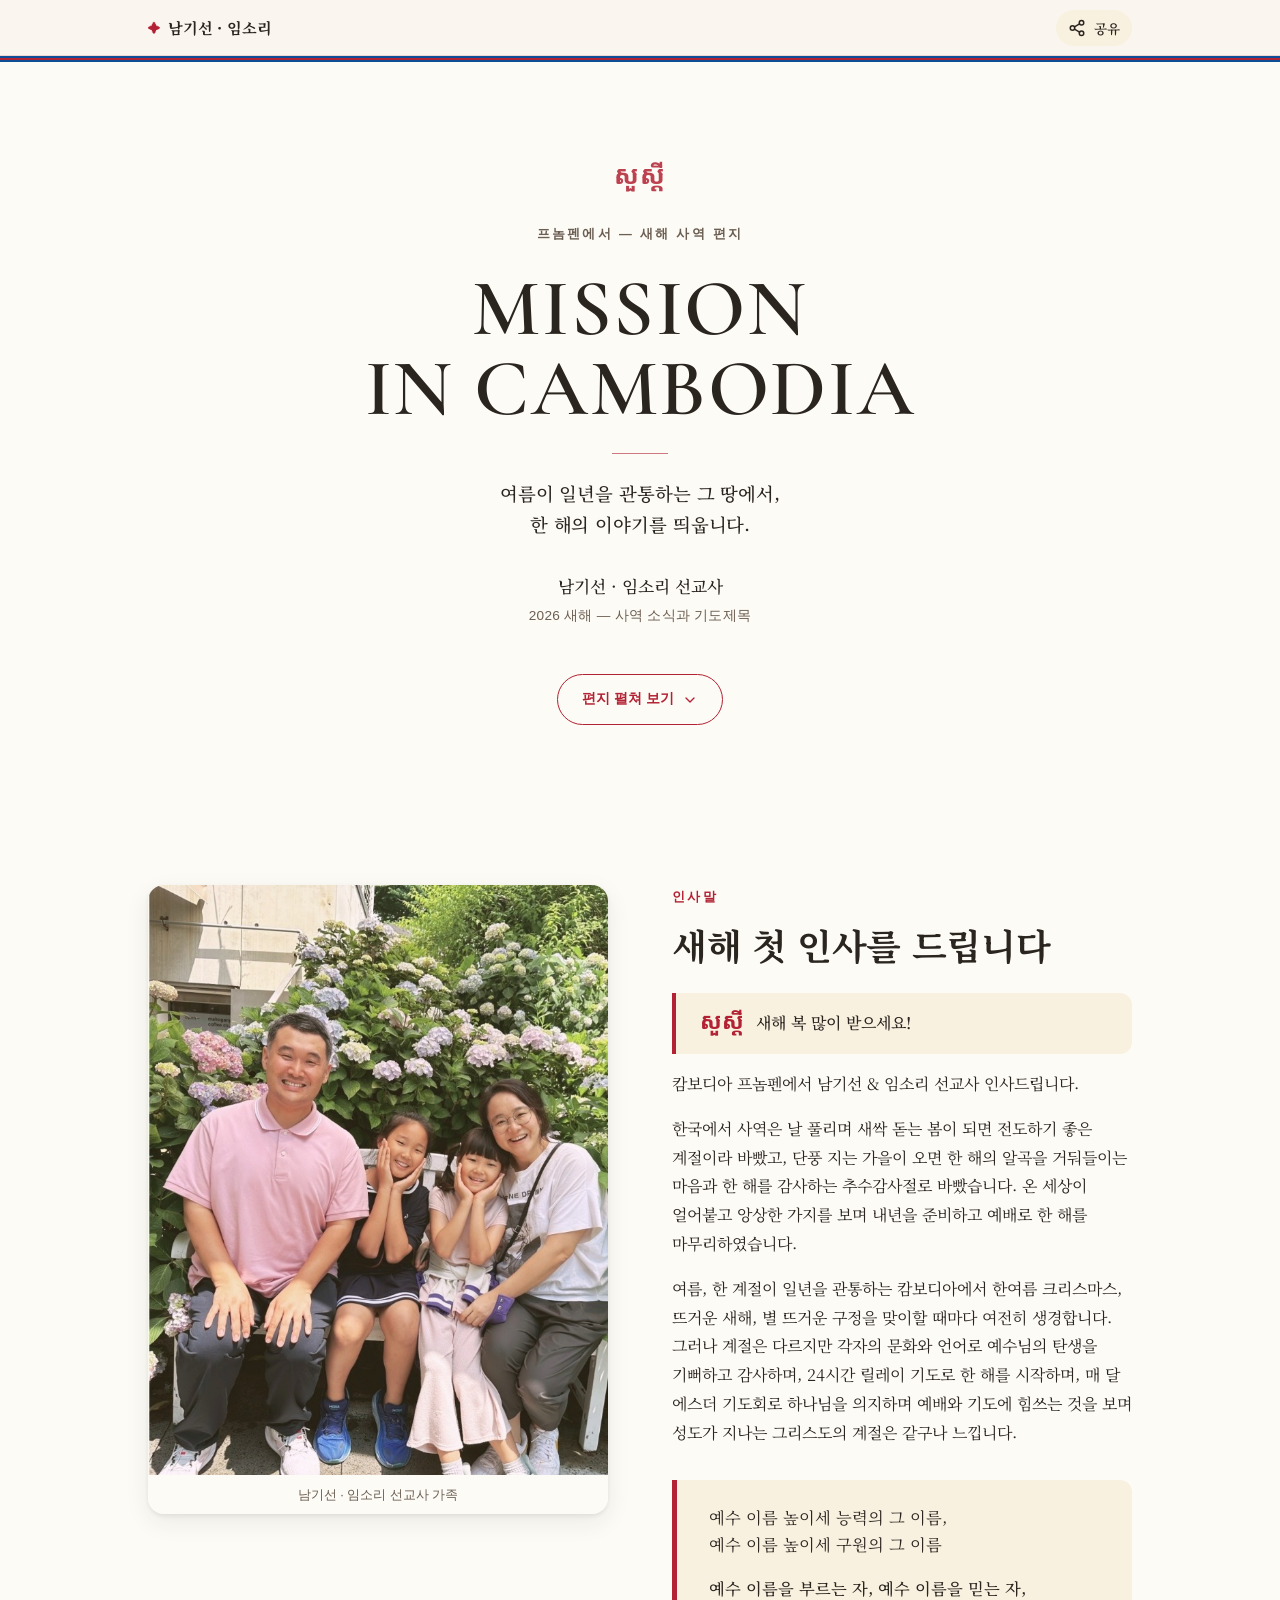
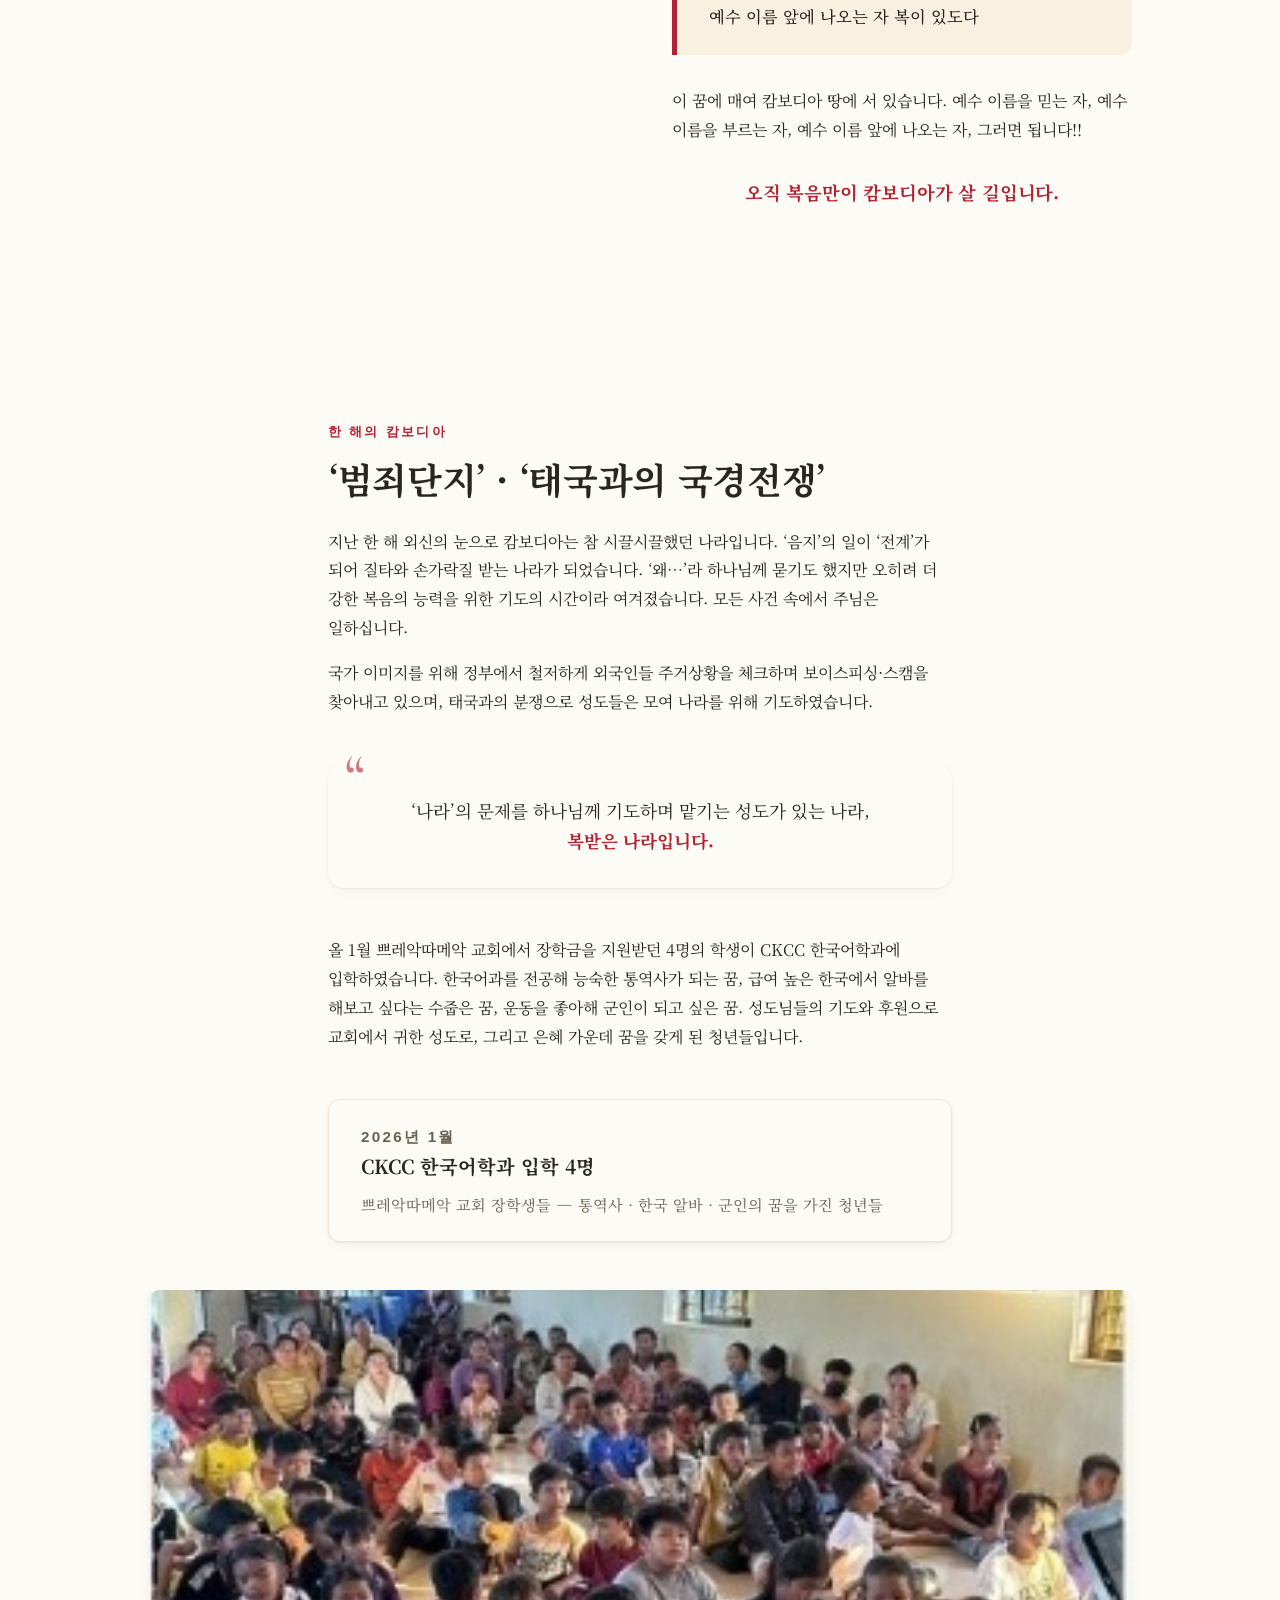
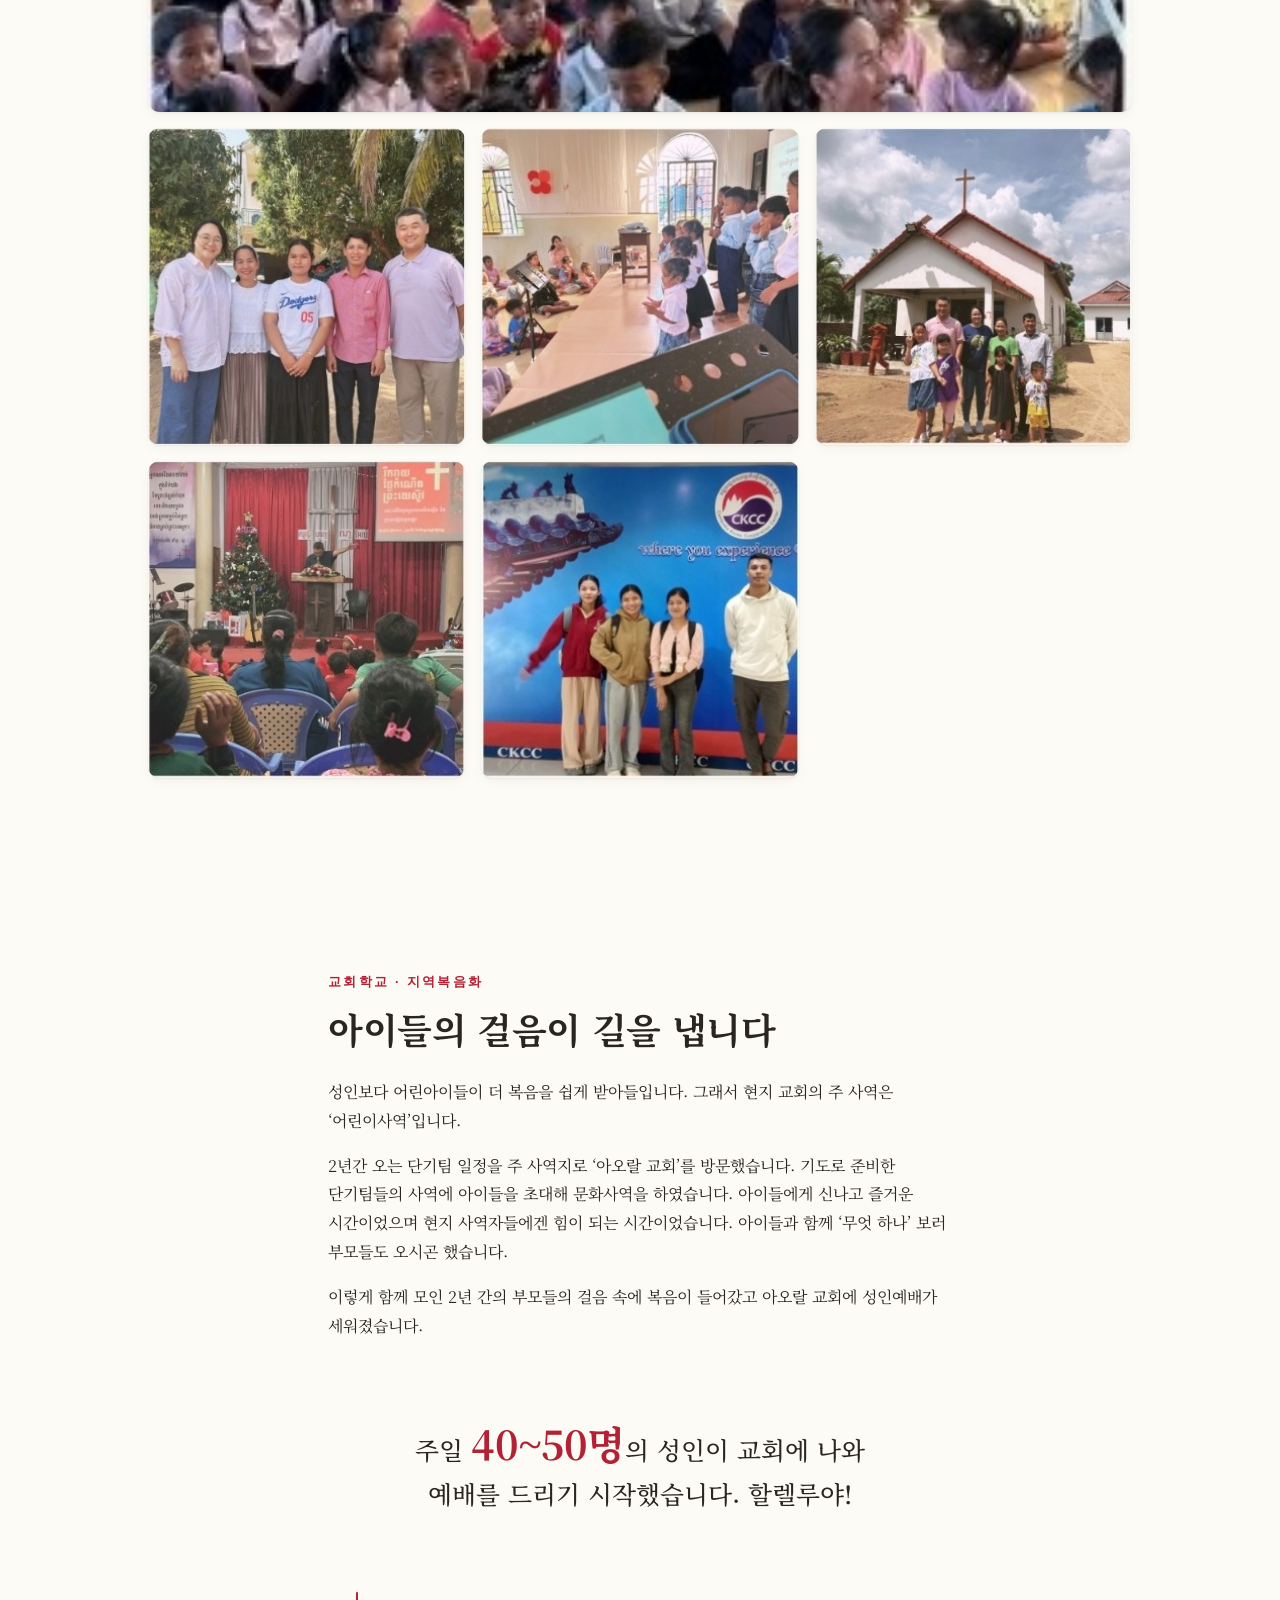
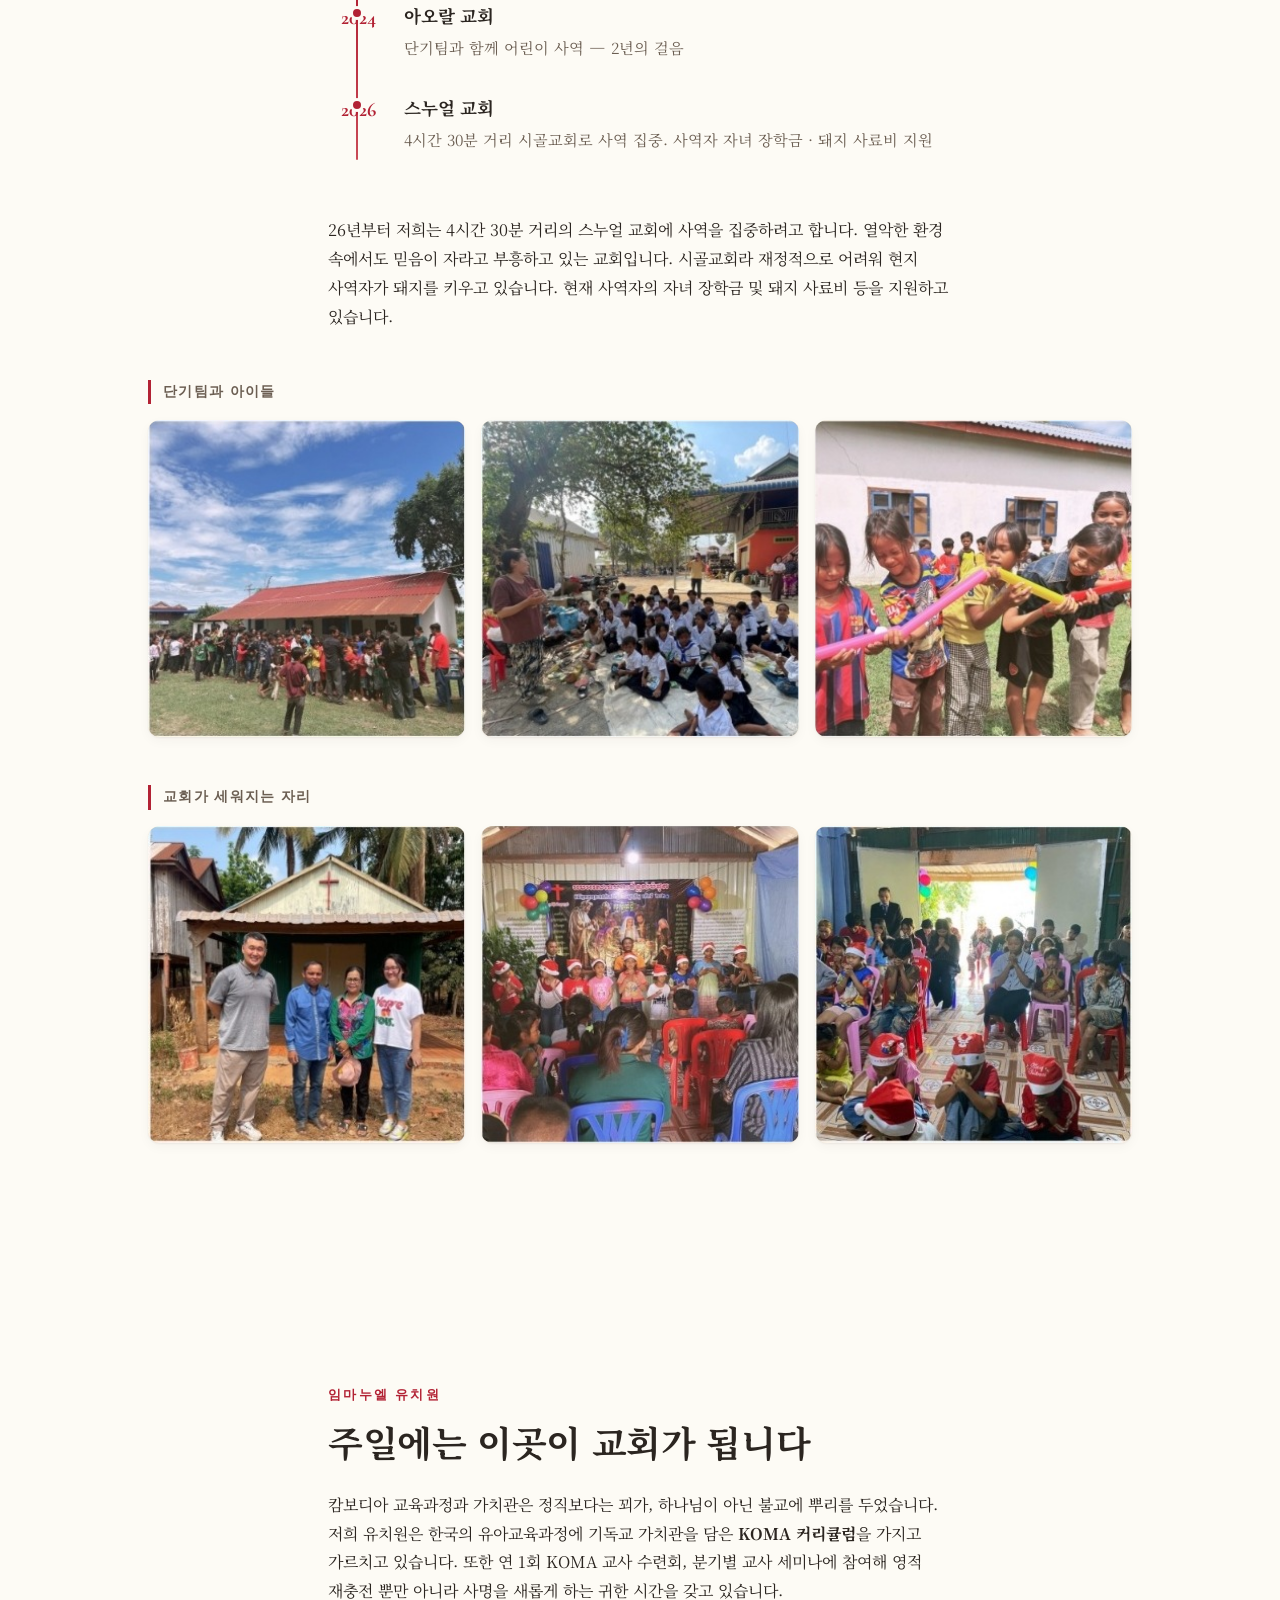
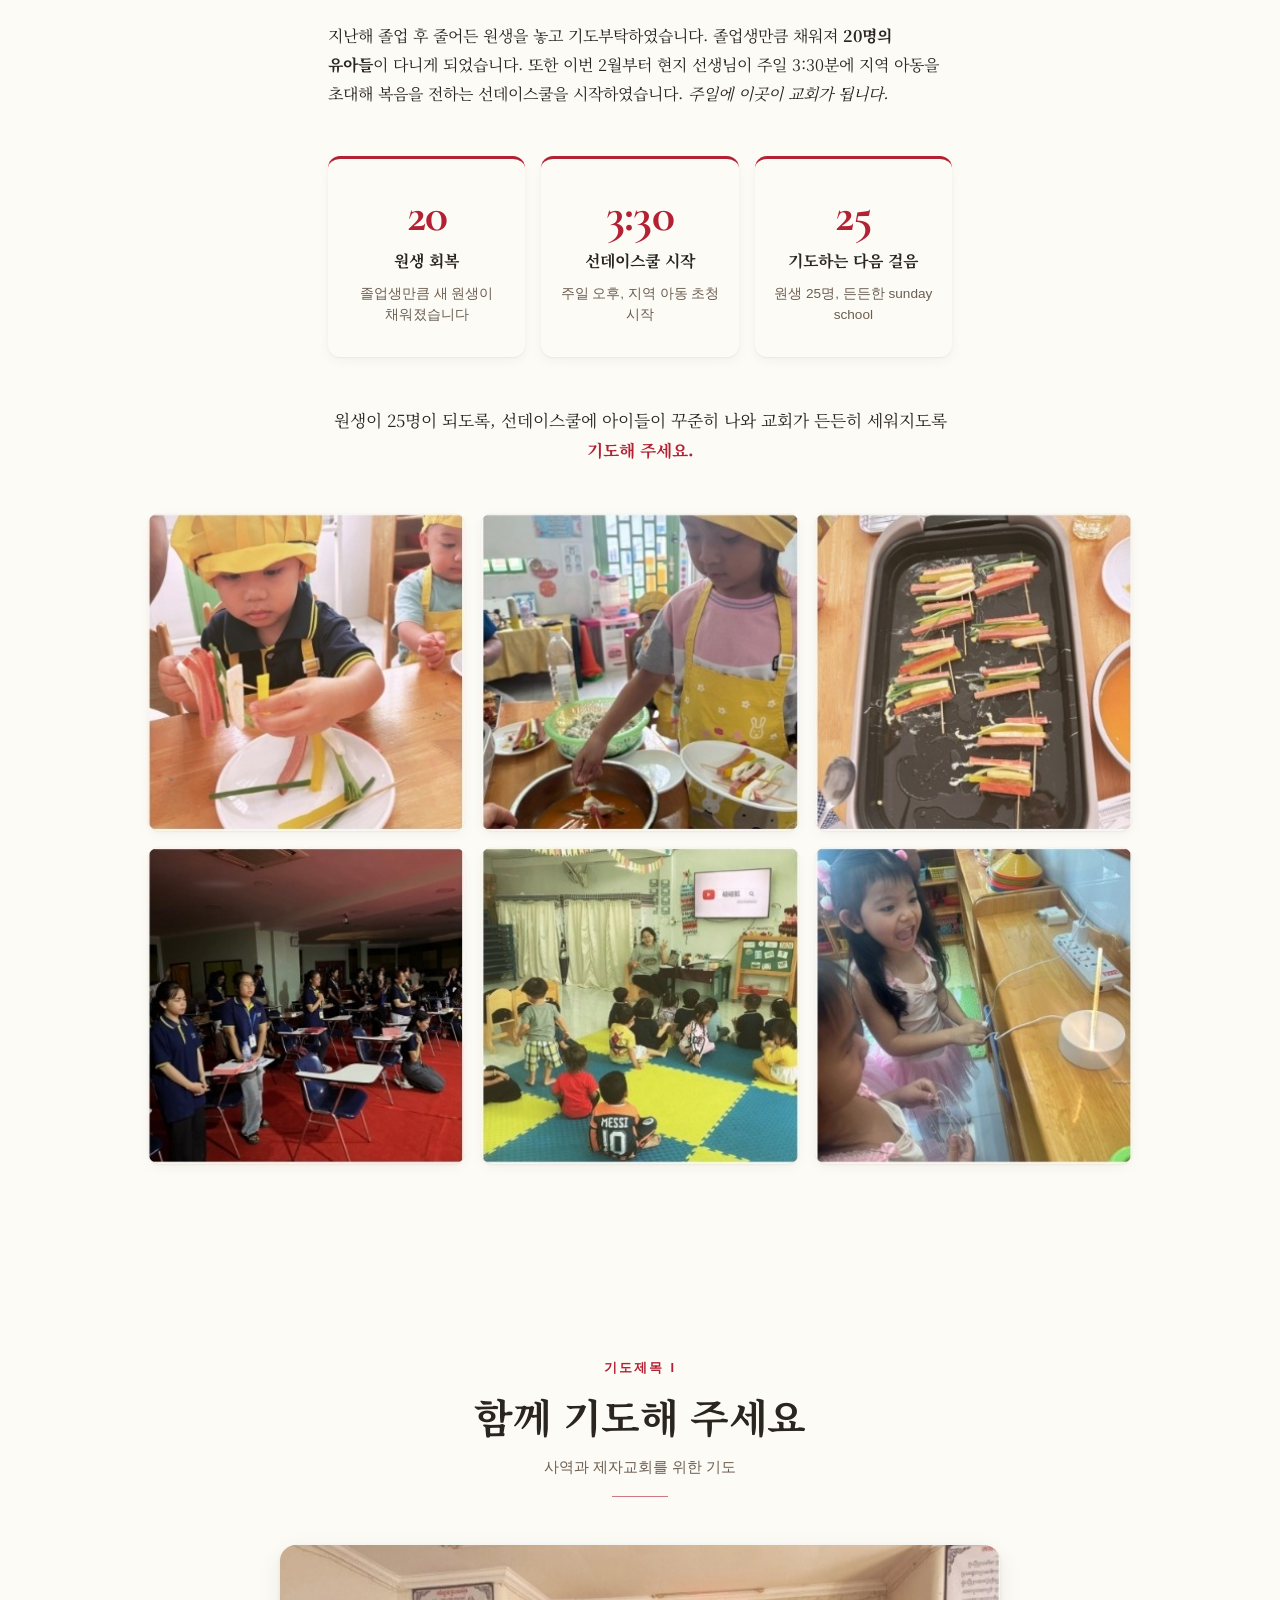
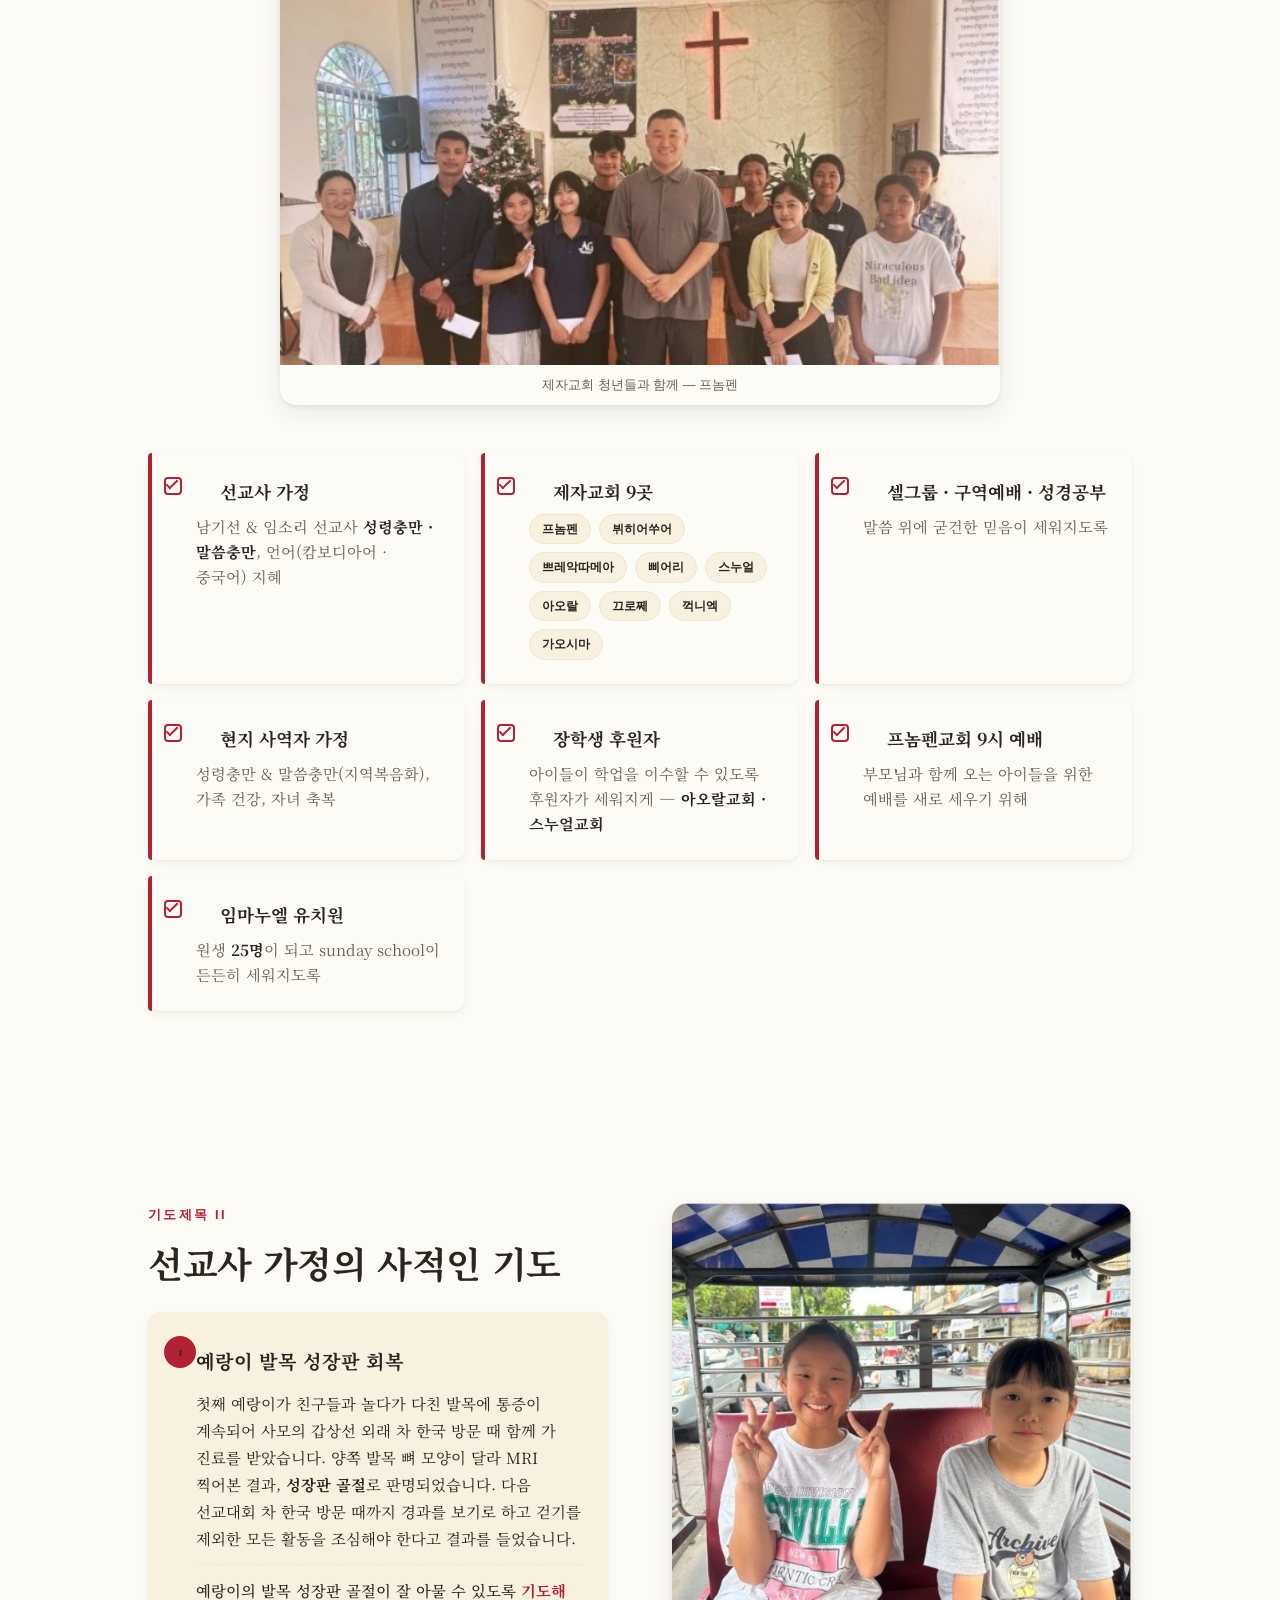
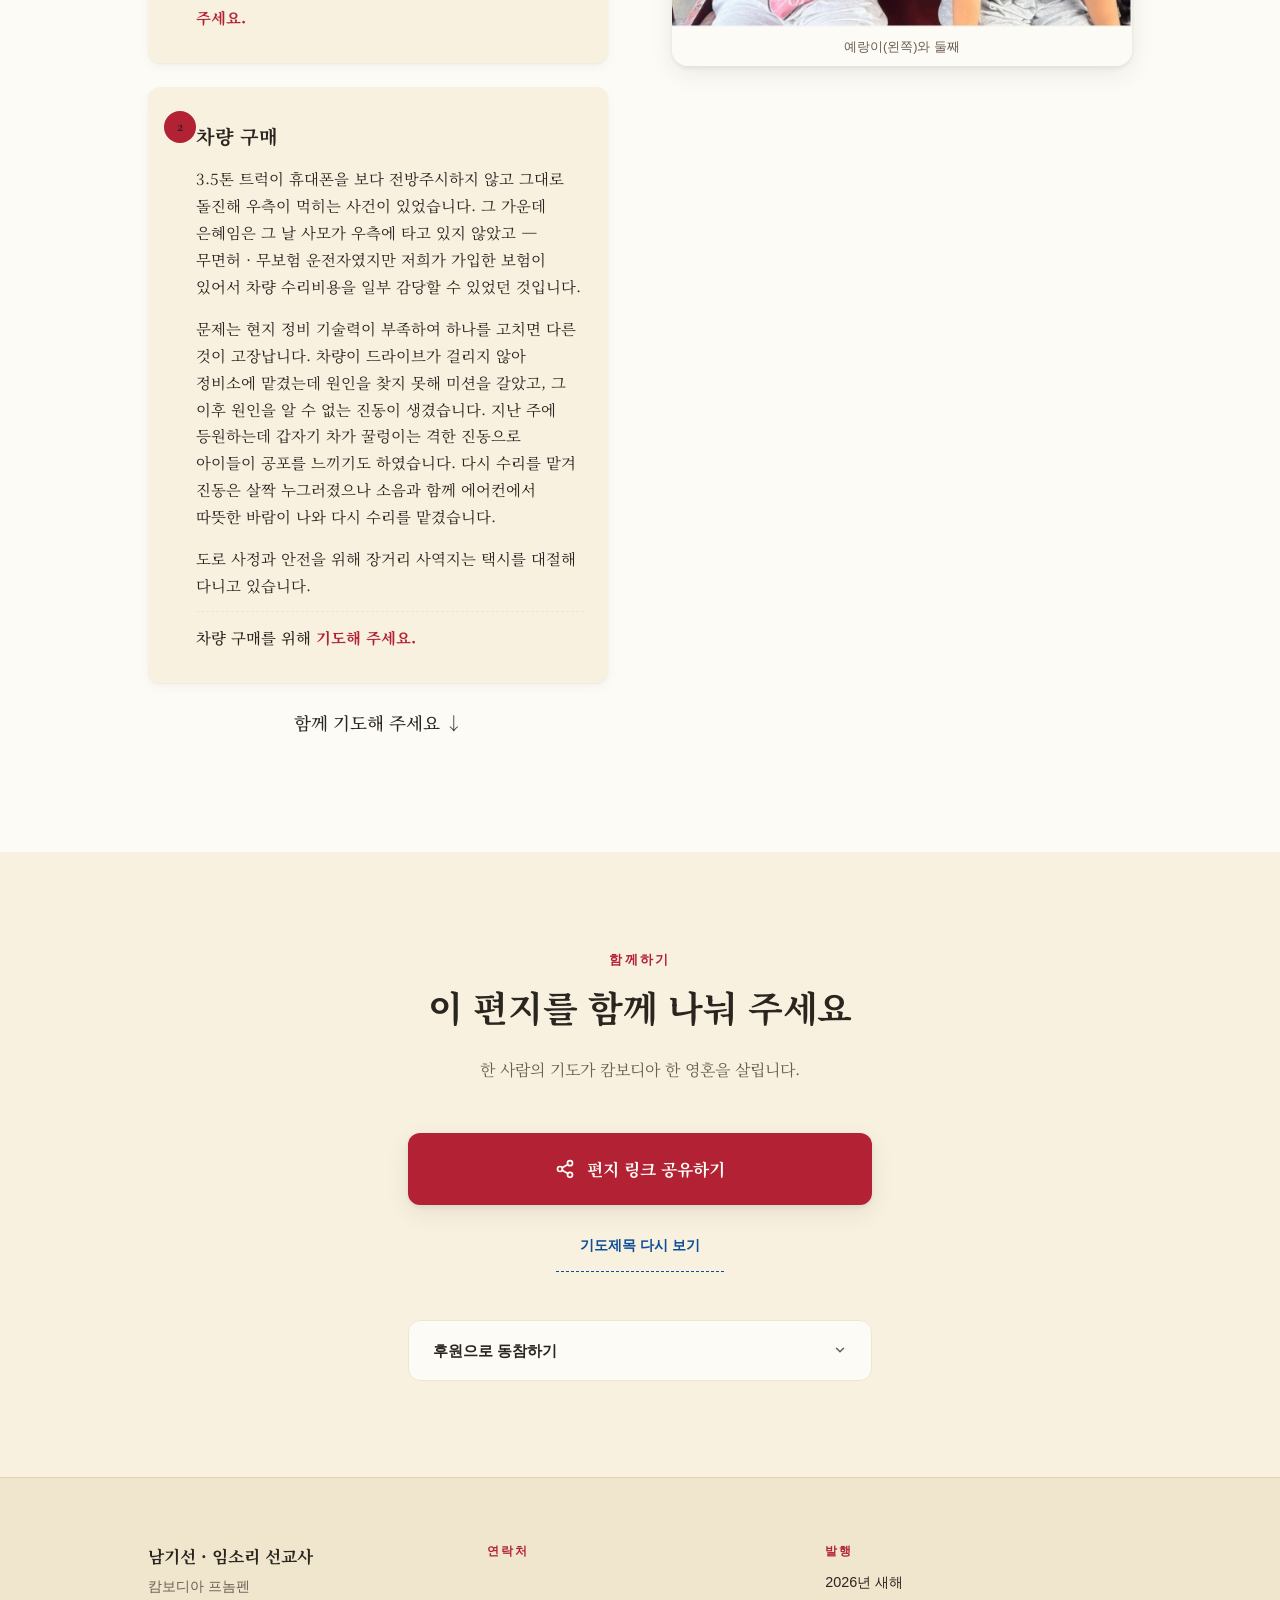
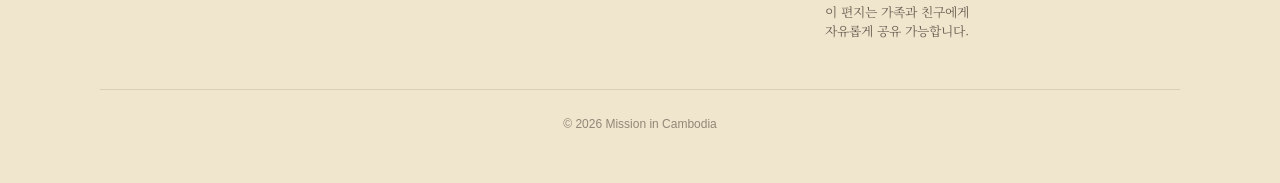
==== commit 3809e513: "chore: Footer 하단 URL 줄 제거 + 관련 dead code 정리 #footerUrl 엘리먼트 삭제. 함께 사용되던: - script.js: hydrateConfig의" ====
--- a/index.source.html
+++ b/index.source.html
@@ -479,7 +479,6 @@
   </div>
 
   <div class="container footer-bottom">
-    <p class="footer-url" id="footerUrl"></p>
     <p class="copyright">© 2026 Mission in Cambodia</p>
   </div>
 
--- a/style.css
+++ b/style.css
@@ -1350,15 +1350,6 @@
   text-align: center;
 }
 
-.footer-url {
-  font-family: var(--font-sans);
-  font-size: 0.75rem;
-  color: var(--text-muted);
-  margin: 0;
-  word-break: break-all;
-  opacity: 0.8;
-}
-
 .copyright {
   font-family: var(--font-sans);
   font-size: 0.75rem;
@@ -1624,9 +1615,6 @@
     padding: var(--s-4);
   }
 
-  .footer-url {
-    color: #666;
-  }
 
   /* Show URL after links */
   a[href^="http"]::after {
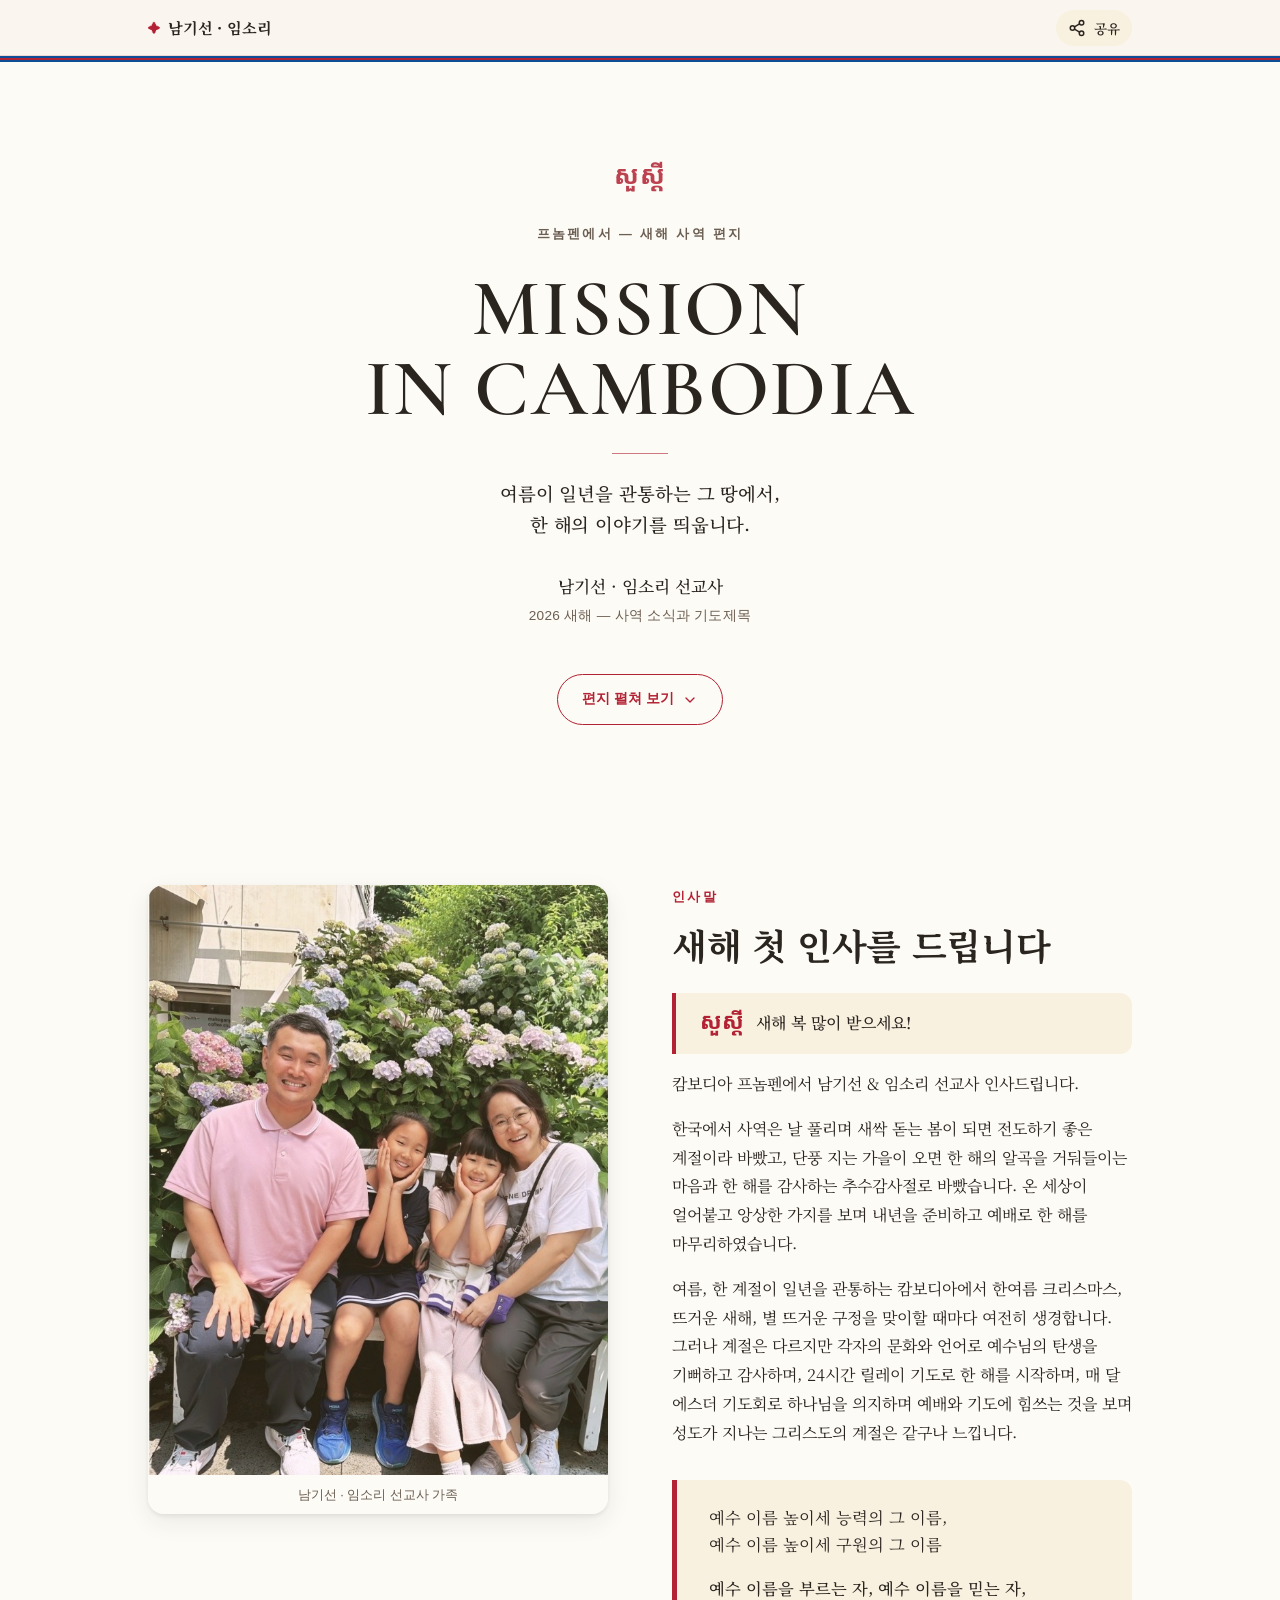
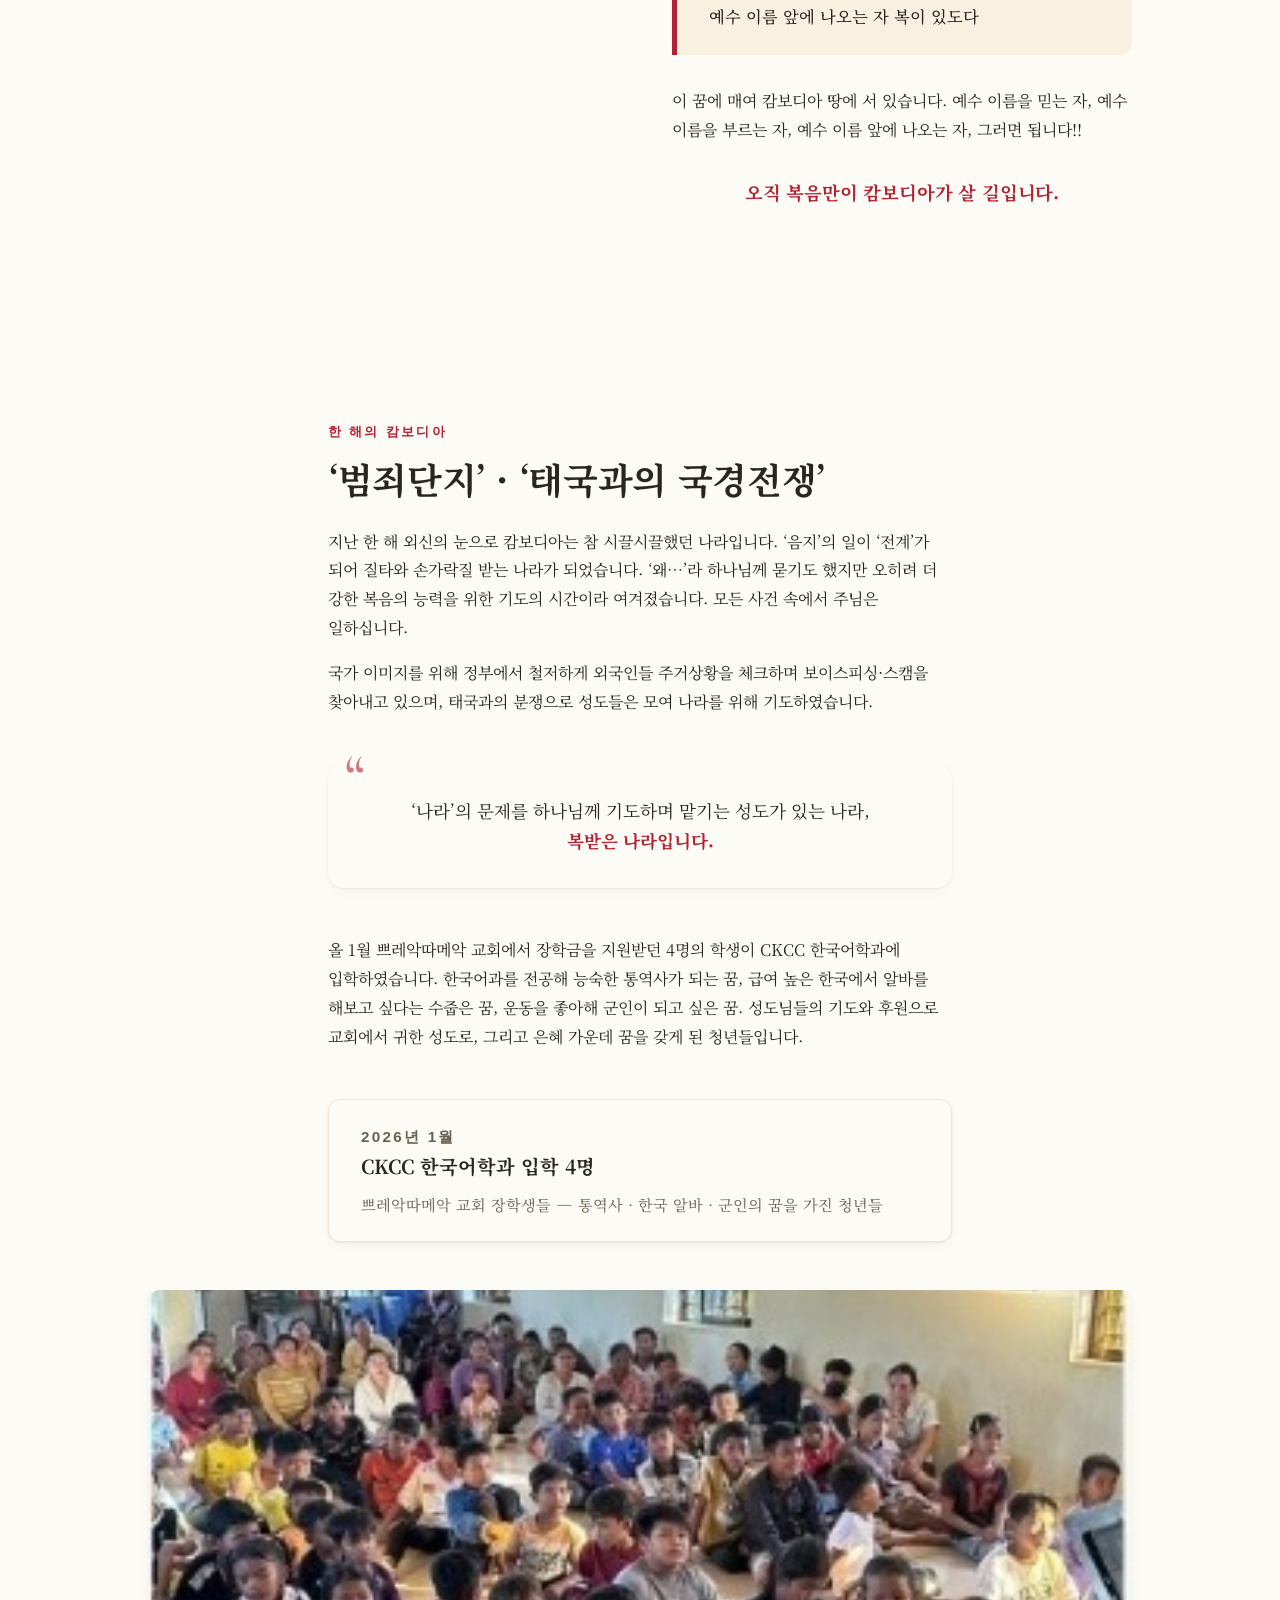
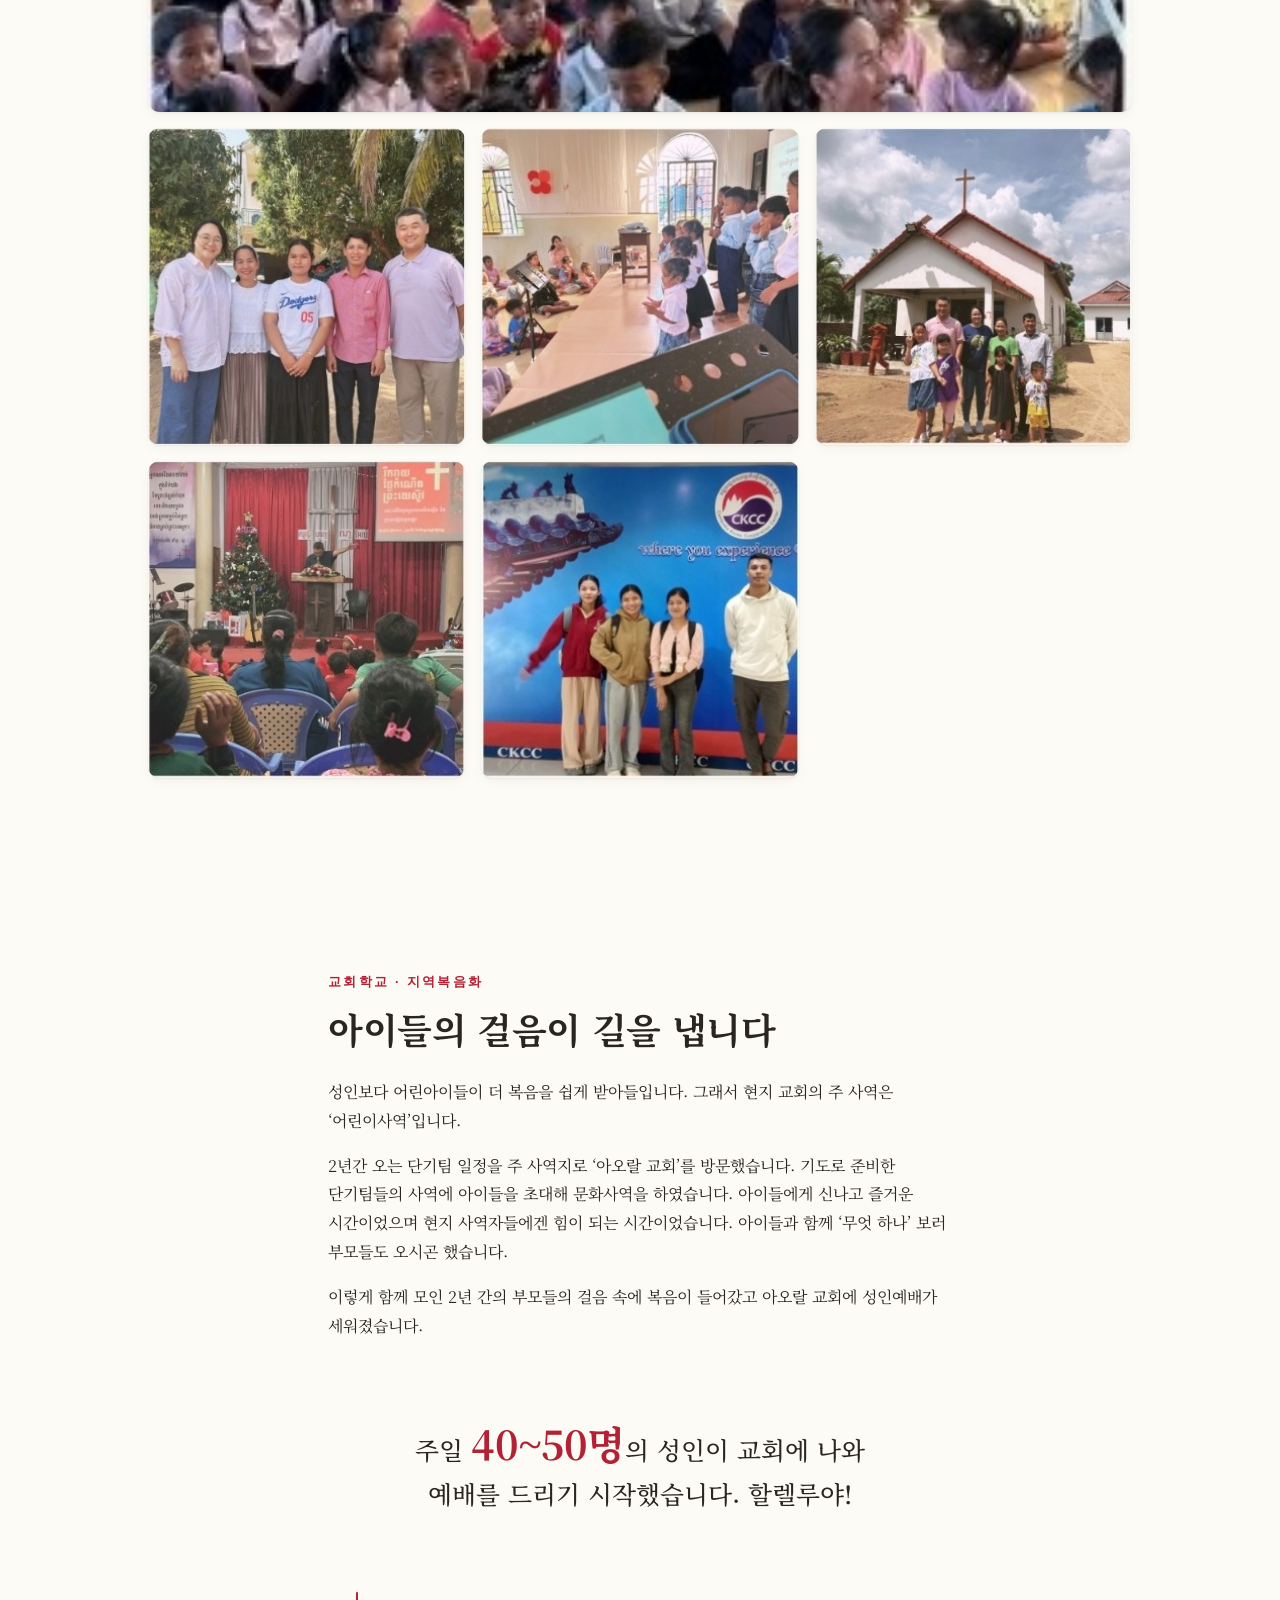
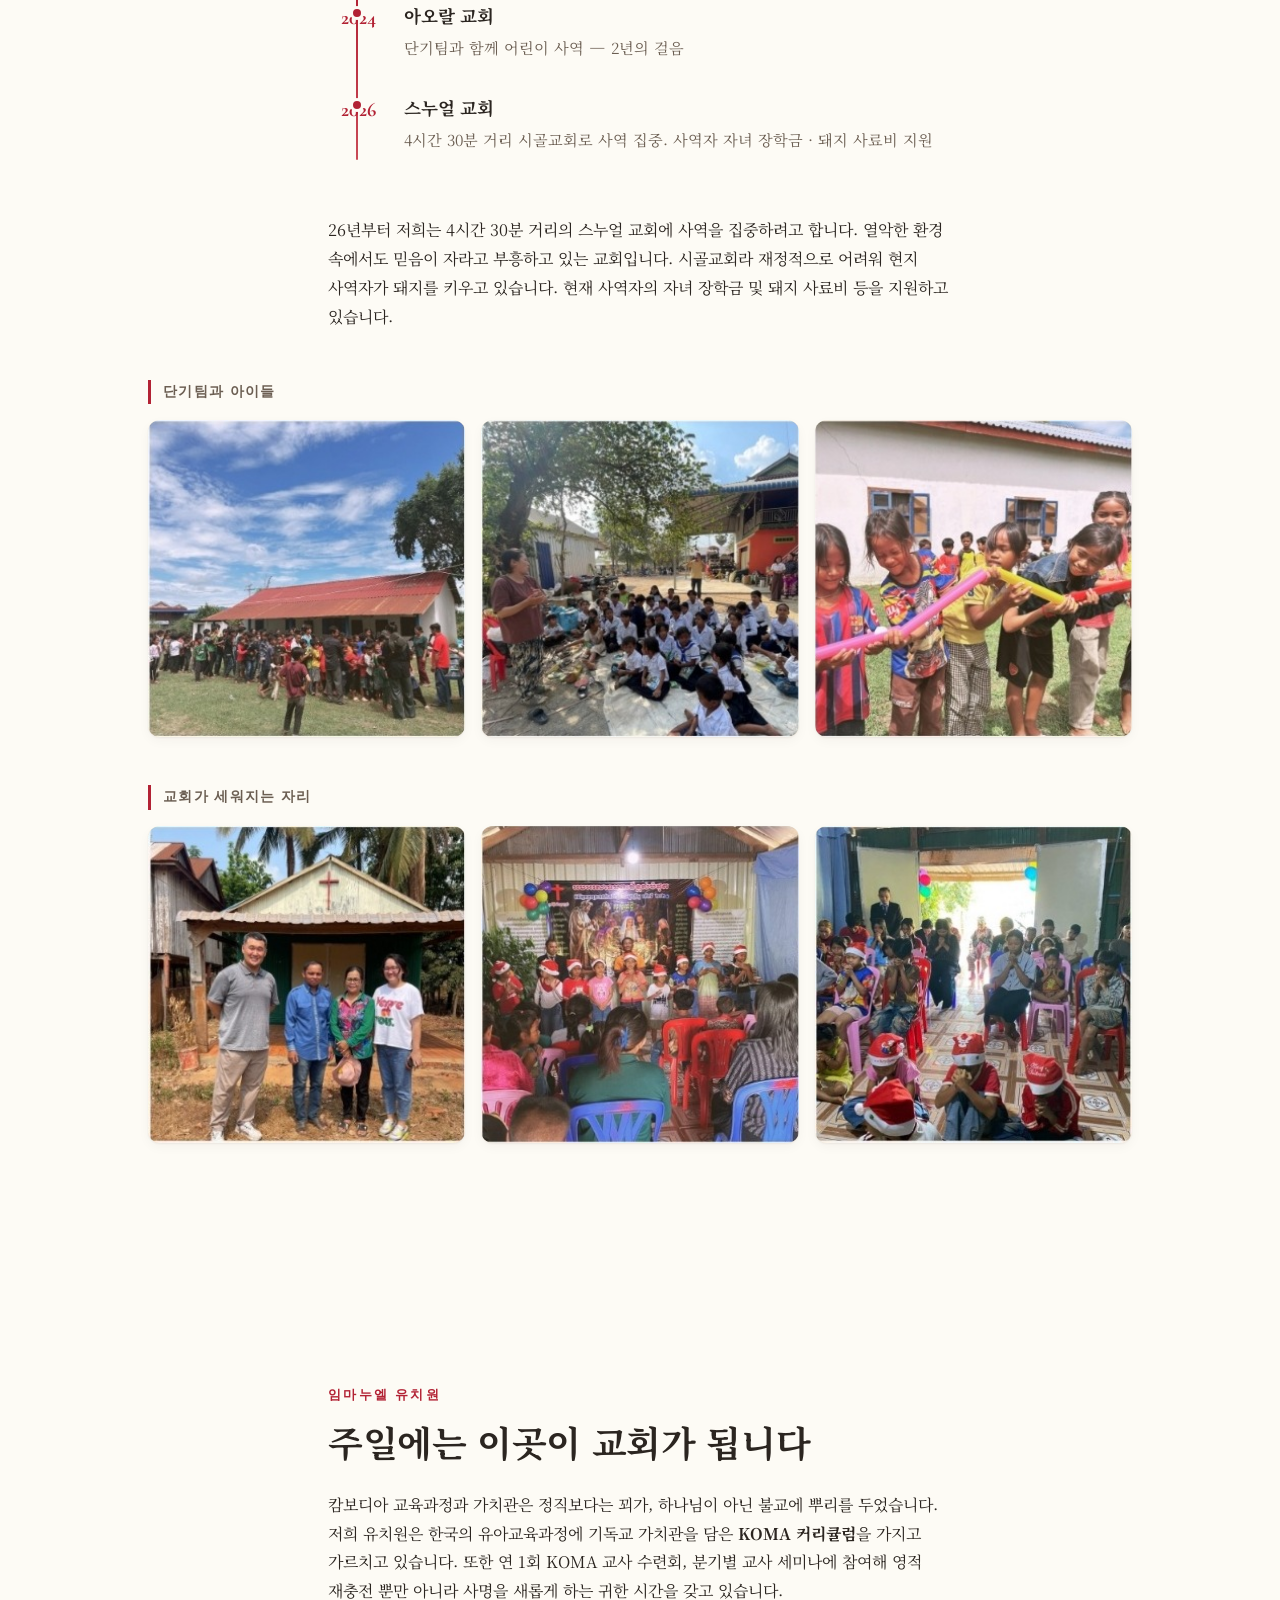
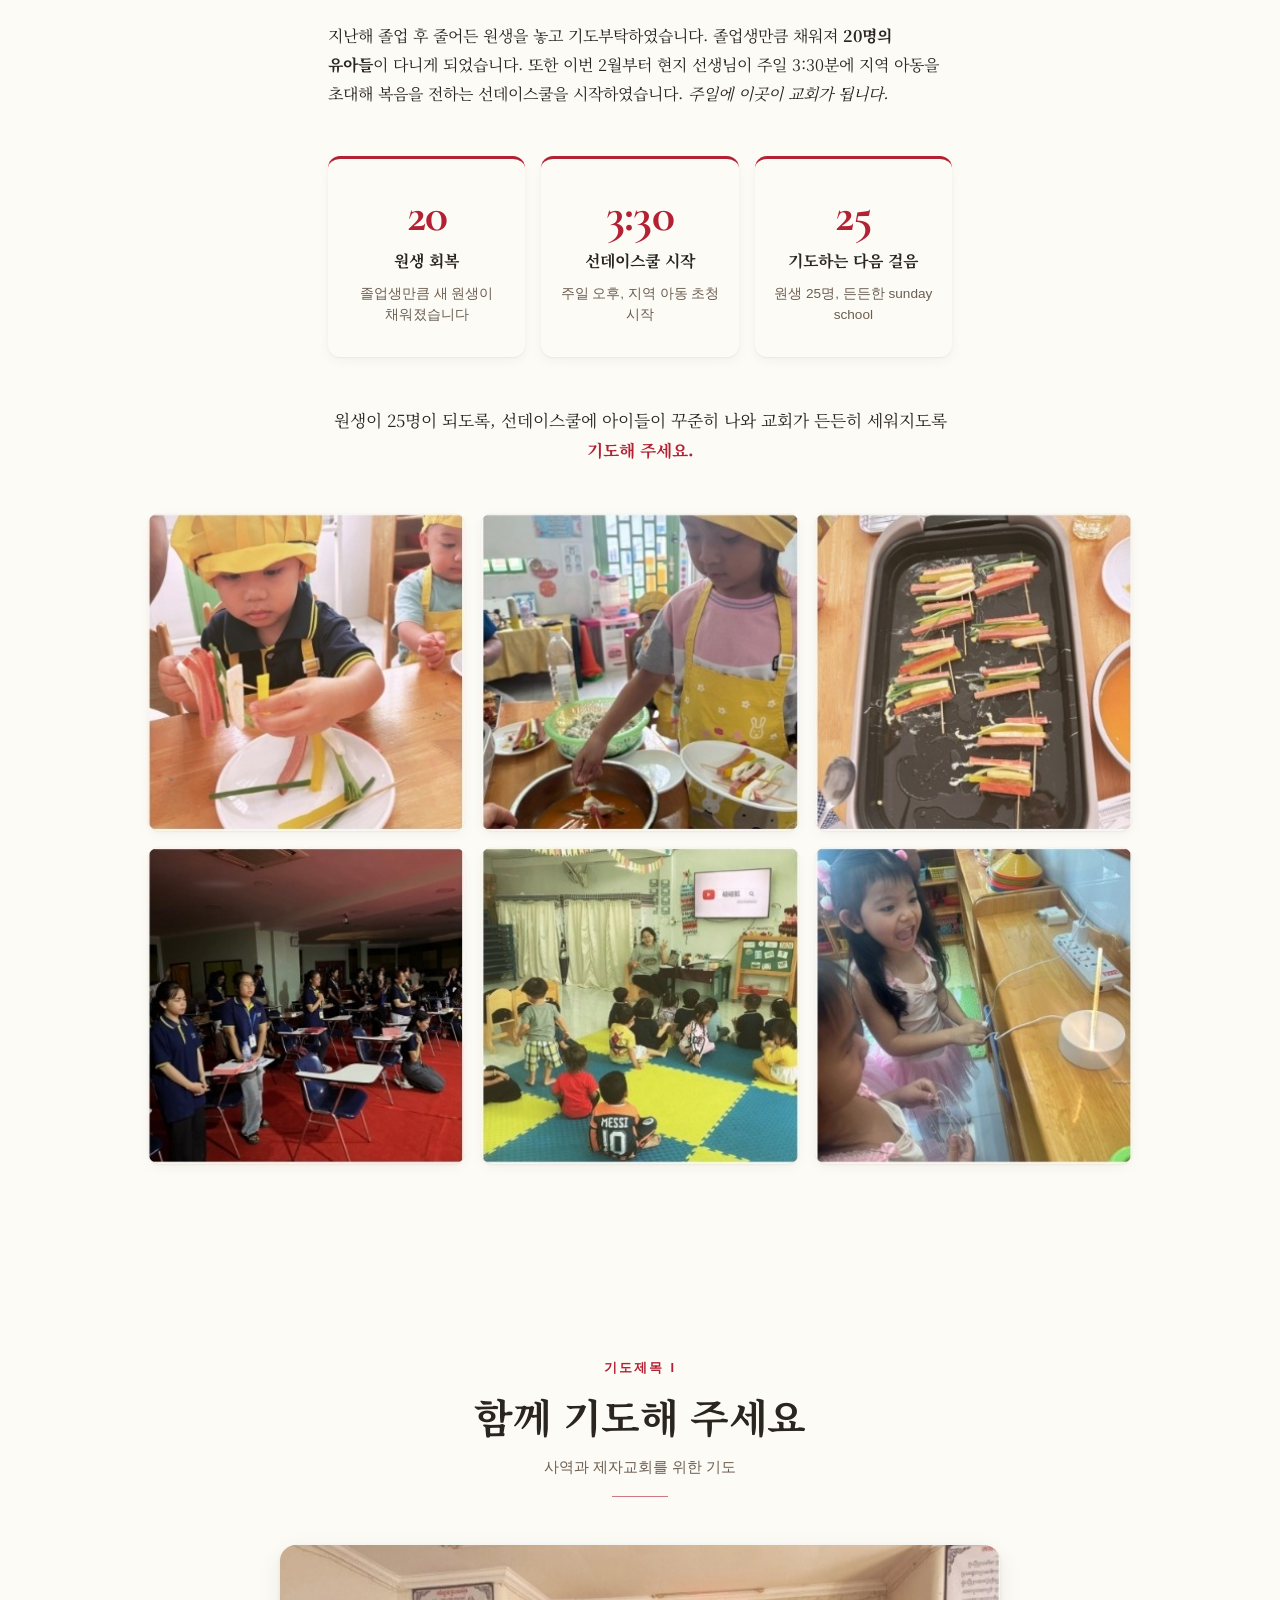
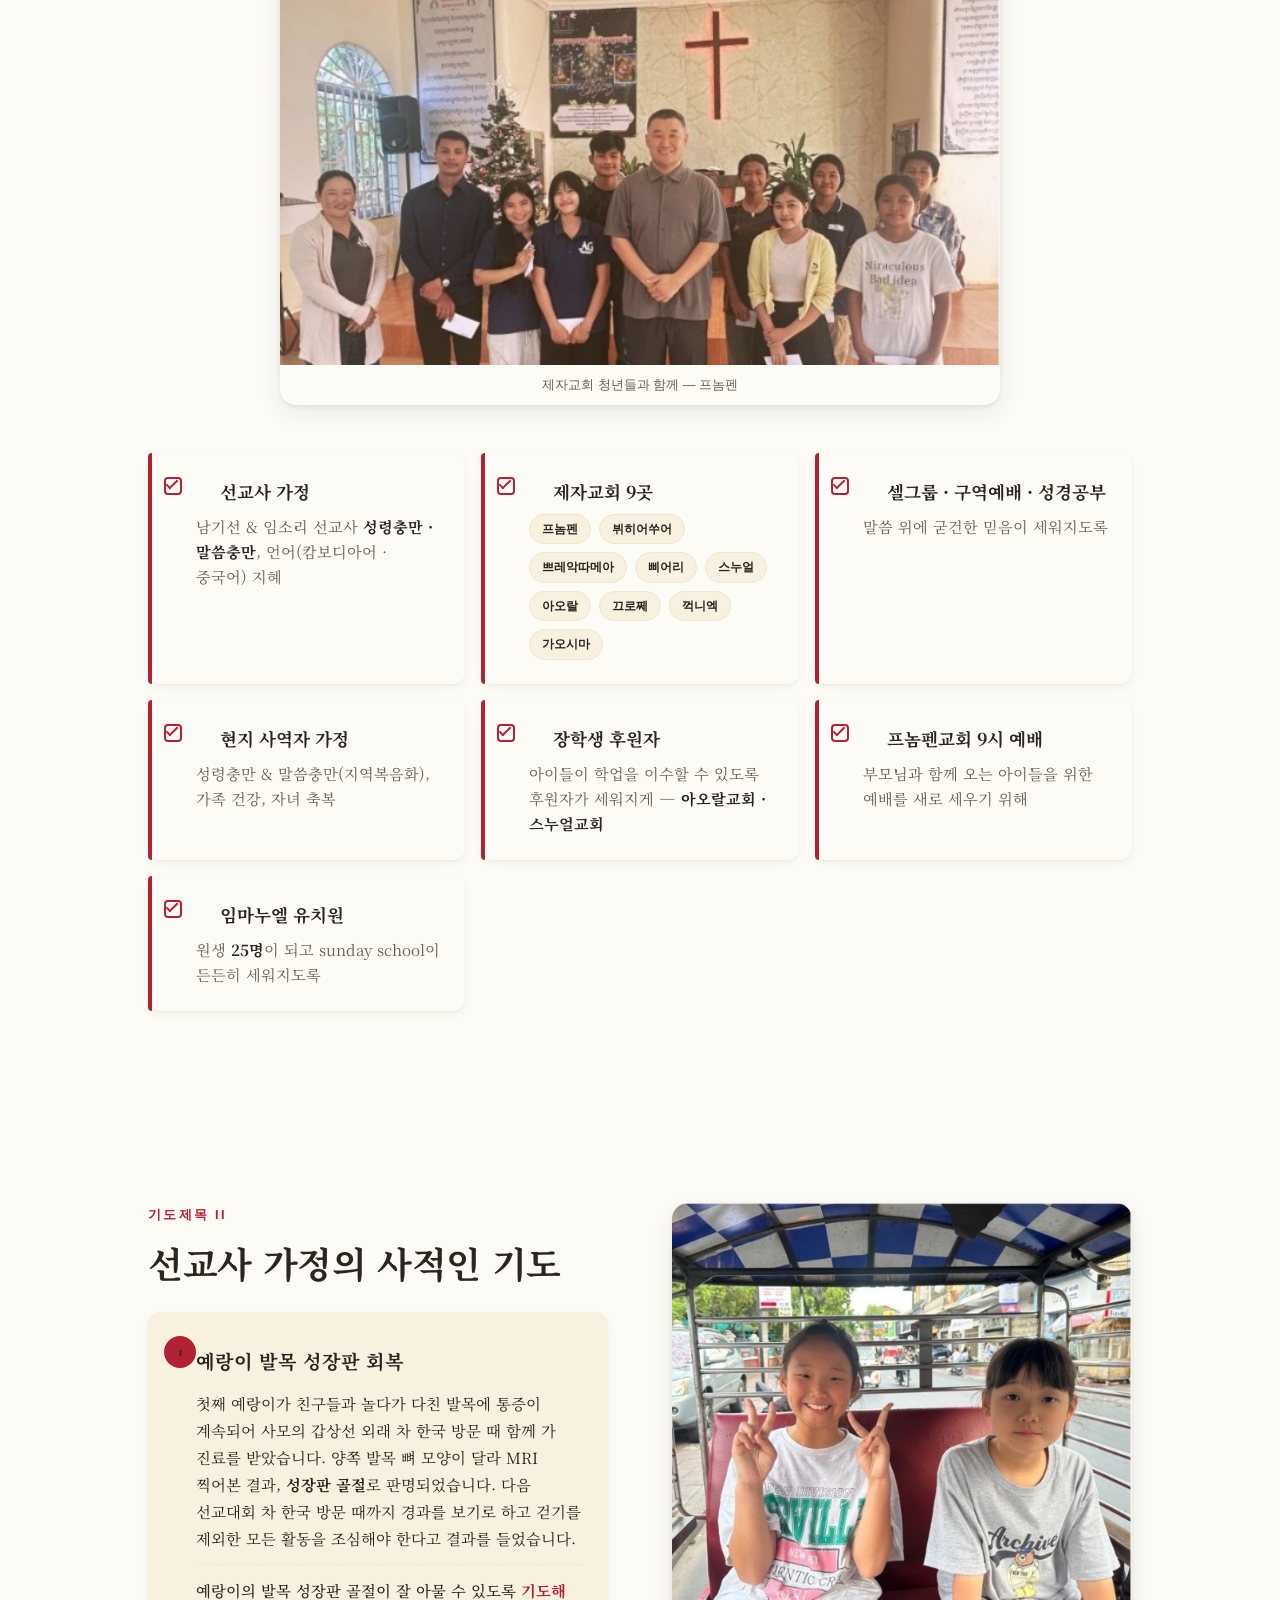
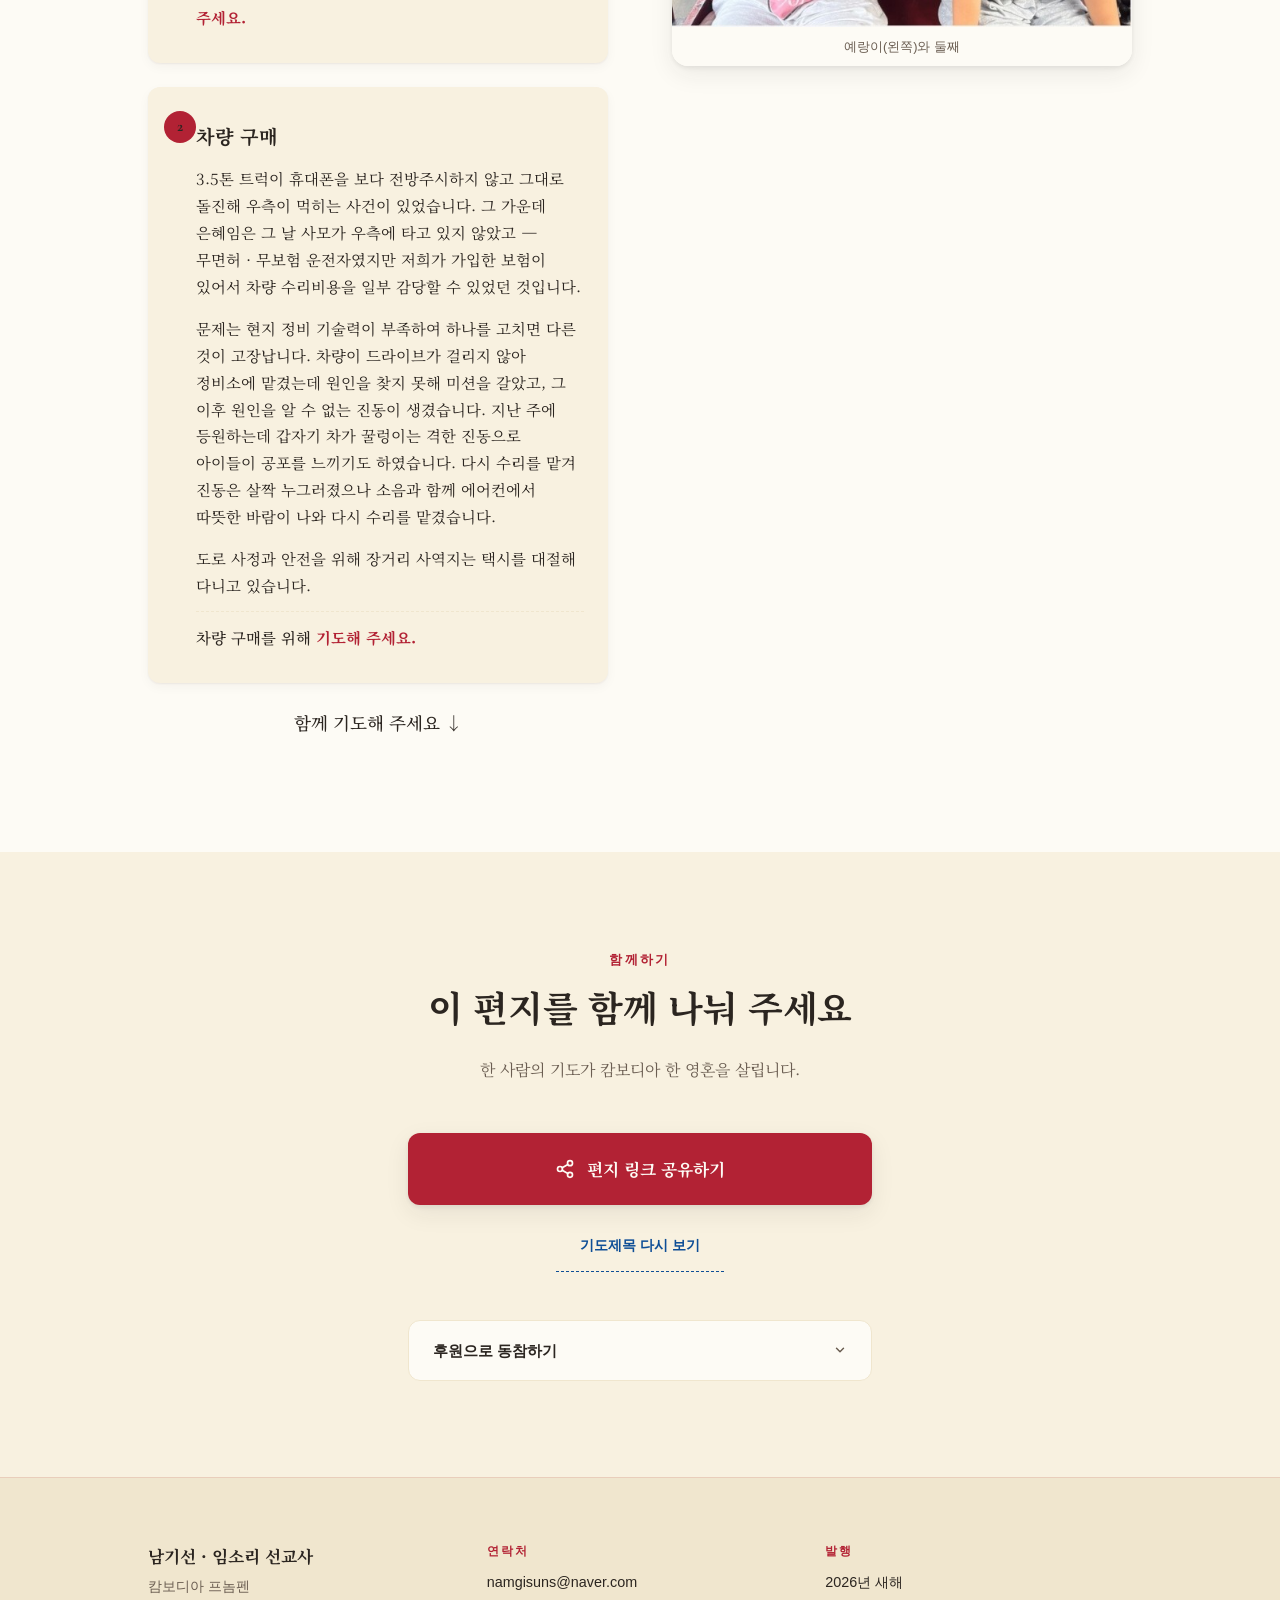
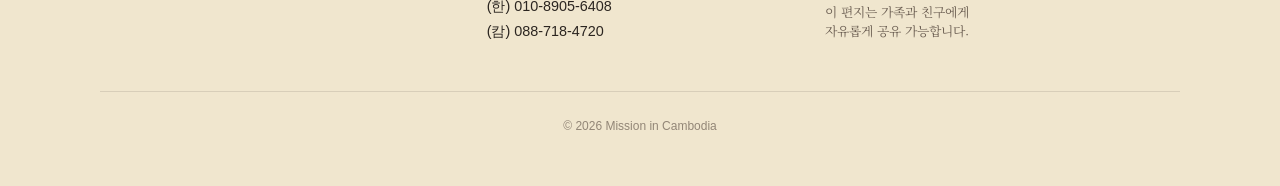
==== commit 826394f5: "feat: 실제 후원 계좌·연락처 반영 + 카톡 카드 리드 문구 변경 후원 계좌 (CONFIG.BANK_ACCOUNT) - 기업은행 481-005088-01-015 (예금주: 남기" ====
--- a/index.source.html
+++ b/index.source.html
@@ -6,7 +6,7 @@
   <meta name="theme-color" content="#FAF6EE" />
 
   <title>MISSION IN CAMBODIA — 남기선 · 임소리 선교사</title>
-  <meta name="description" content="여름이 일년을 관통하는 그 땅에서, 한 해의 이야기를 띄웁니다. 남기선·임소리 선교사의 2026 새해 사역 편지." />
+  <meta name="description" content="당신의 기도가 캄보디아에 복음으로 이어집니다. 남기선·임소리 선교사의 2026 새해 사역 편지." />
 
   <link rel="canonical" href="https://valueinfomaker-lab.github.io/cambodia-mission-letter/" />
 
@@ -14,7 +14,7 @@
   <meta property="og:type" content="article" />
   <meta property="og:site_name" content="MISSION IN CAMBODIA" />
   <meta property="og:title" content="MISSION IN CAMBODIA — 남기선 · 임소리 선교사" />
-  <meta property="og:description" content="여름이 일년을 관통하는 그 땅에서, 한 해의 이야기를 띄웁니다. 남기선·임소리 선교사의 2026 새해 — 사역 소식과 기도제목." />
+  <meta property="og:description" content="당신의 기도가 캄보디아에 복음으로 이어집니다. 남기선·임소리 선교사의 2026 새해 사역 편지 — 함께 기도해 주세요." />
   <meta property="og:url" content="https://valueinfomaker-lab.github.io/cambodia-mission-letter/" />
   <meta property="og:locale" content="ko_KR" />
   <meta property="og:image" content="https://valueinfomaker-lab.github.io/cambodia-mission-letter/extracted_images/slide_001/img_01.jpeg" />
@@ -27,7 +27,7 @@
   <!-- Twitter -->
   <meta name="twitter:card" content="summary_large_image" />
   <meta name="twitter:title" content="MISSION IN CAMBODIA — 남기선 · 임소리 선교사" />
-  <meta name="twitter:description" content="여름이 일년을 관통하는 그 땅에서, 한 해의 이야기를 띄웁니다 — 남기선·임소리 선교사 2026 새해 편지." />
+  <meta name="twitter:description" content="당신의 기도가 캄보디아에 복음으로 이어집니다 — 남기선·임소리 선교사 2026 새해 편지." />
   <meta name="twitter:image" content="https://valueinfomaker-lab.github.io/cambodia-mission-letter/extracted_images/slide_001/img_01.jpeg" />
   <meta name="twitter:image:alt" content="MISSION IN CAMBODIA 표지" />
 
@@ -466,8 +466,10 @@
     <div class="footer-block">
       <p class="footer-label">연락처</p>
       <p class="footer-contact">
-        <span data-bind="email" data-bind-prefix="✉️ ">이메일</span><br/>
-        <span data-bind="kakaoId" data-bind-prefix="💬 카카오 ">카카오 ID</span>
+        <span class="contact-line"><span data-bind="email" data-bind-prefix="">이메일</span></span>
+        <span class="contact-line"><span data-bind="kakaoId" data-bind-prefix="카카오톡 ">카카오 ID</span></span>
+        <span class="contact-line"><span data-bind="phoneKr" data-bind-prefix="(한) ">한국 연락처</span></span>
+        <span class="contact-line"><span data-bind="phoneKh" data-bind-prefix="(캄) ">캄보디아 연락처</span></span>
       </p>
     </div>
 
--- a/style.css
+++ b/style.css
@@ -1332,6 +1332,11 @@
   margin: 0;
 }
 
+.footer-contact .contact-line {
+  display: block;
+  line-height: 1.7;
+}
+
 .footer-share-note {
   font-family: var(--font-serif);
   font-size: 0.8rem;
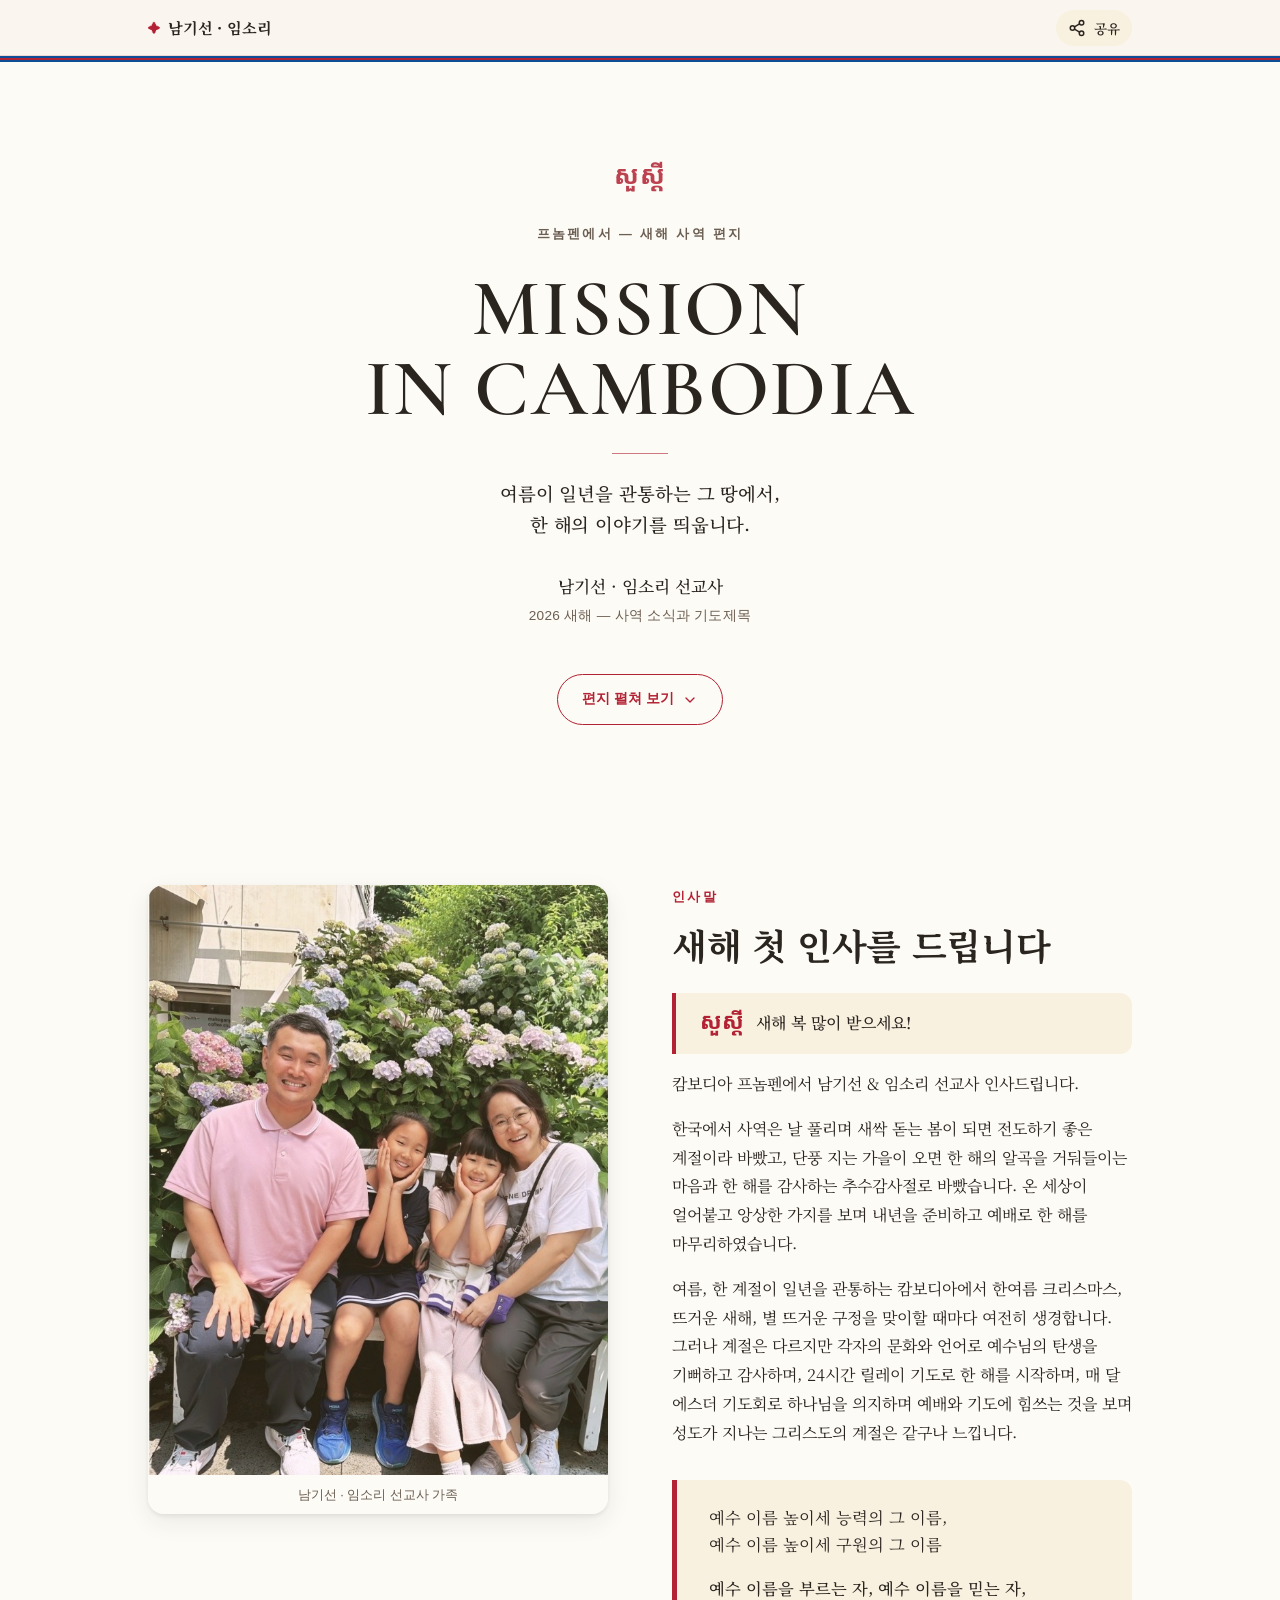
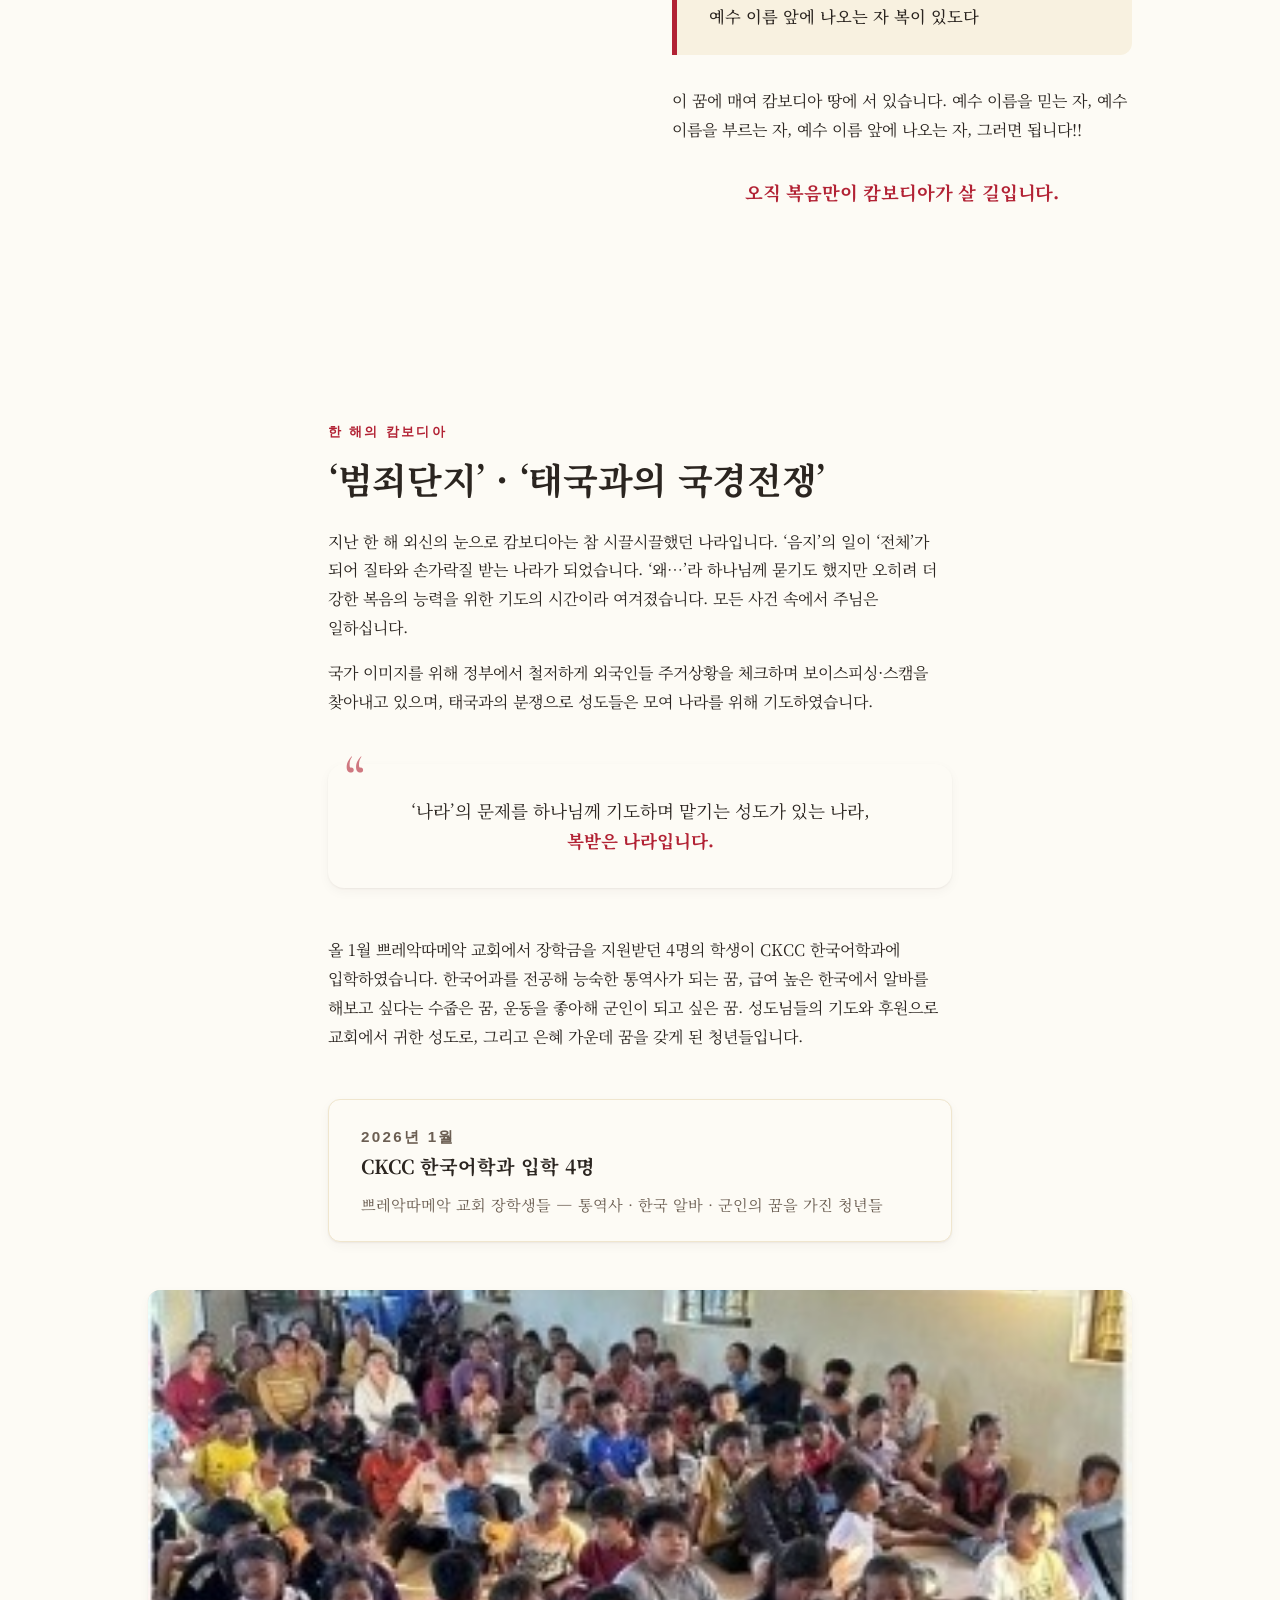
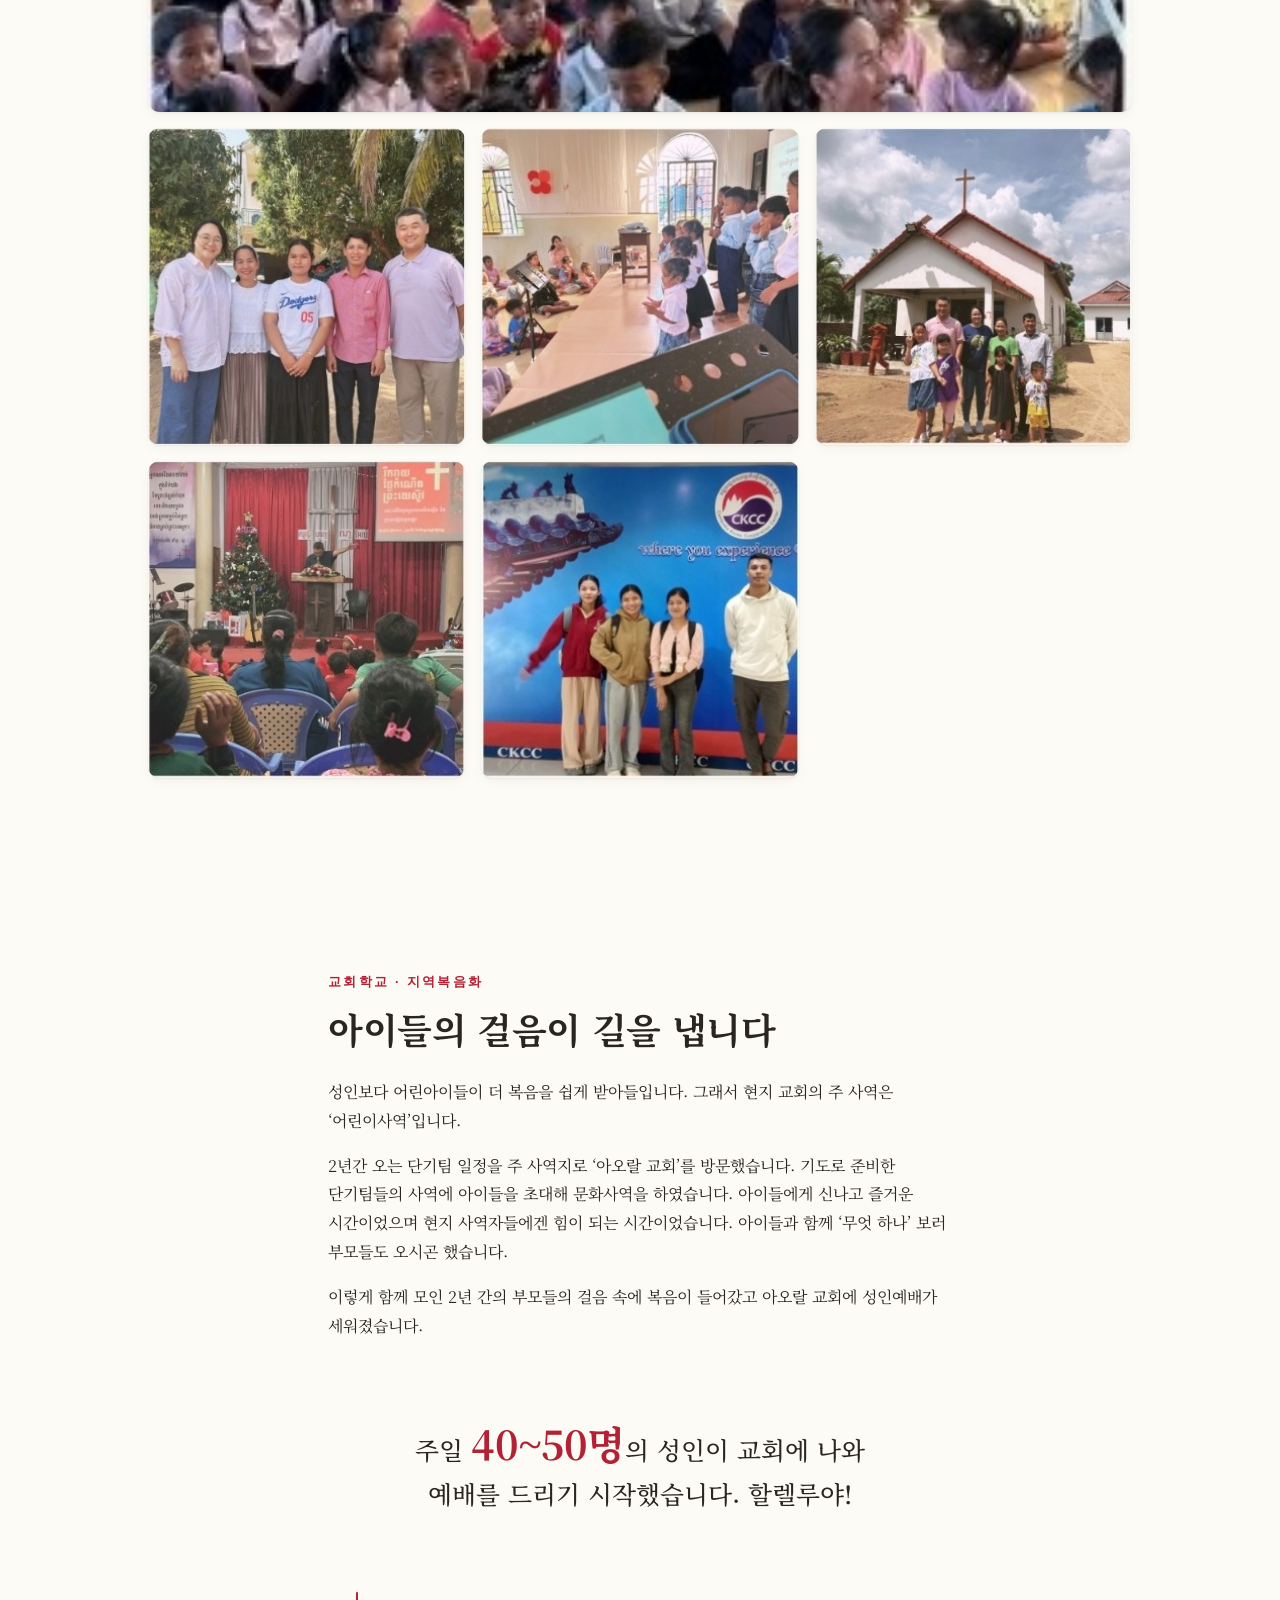
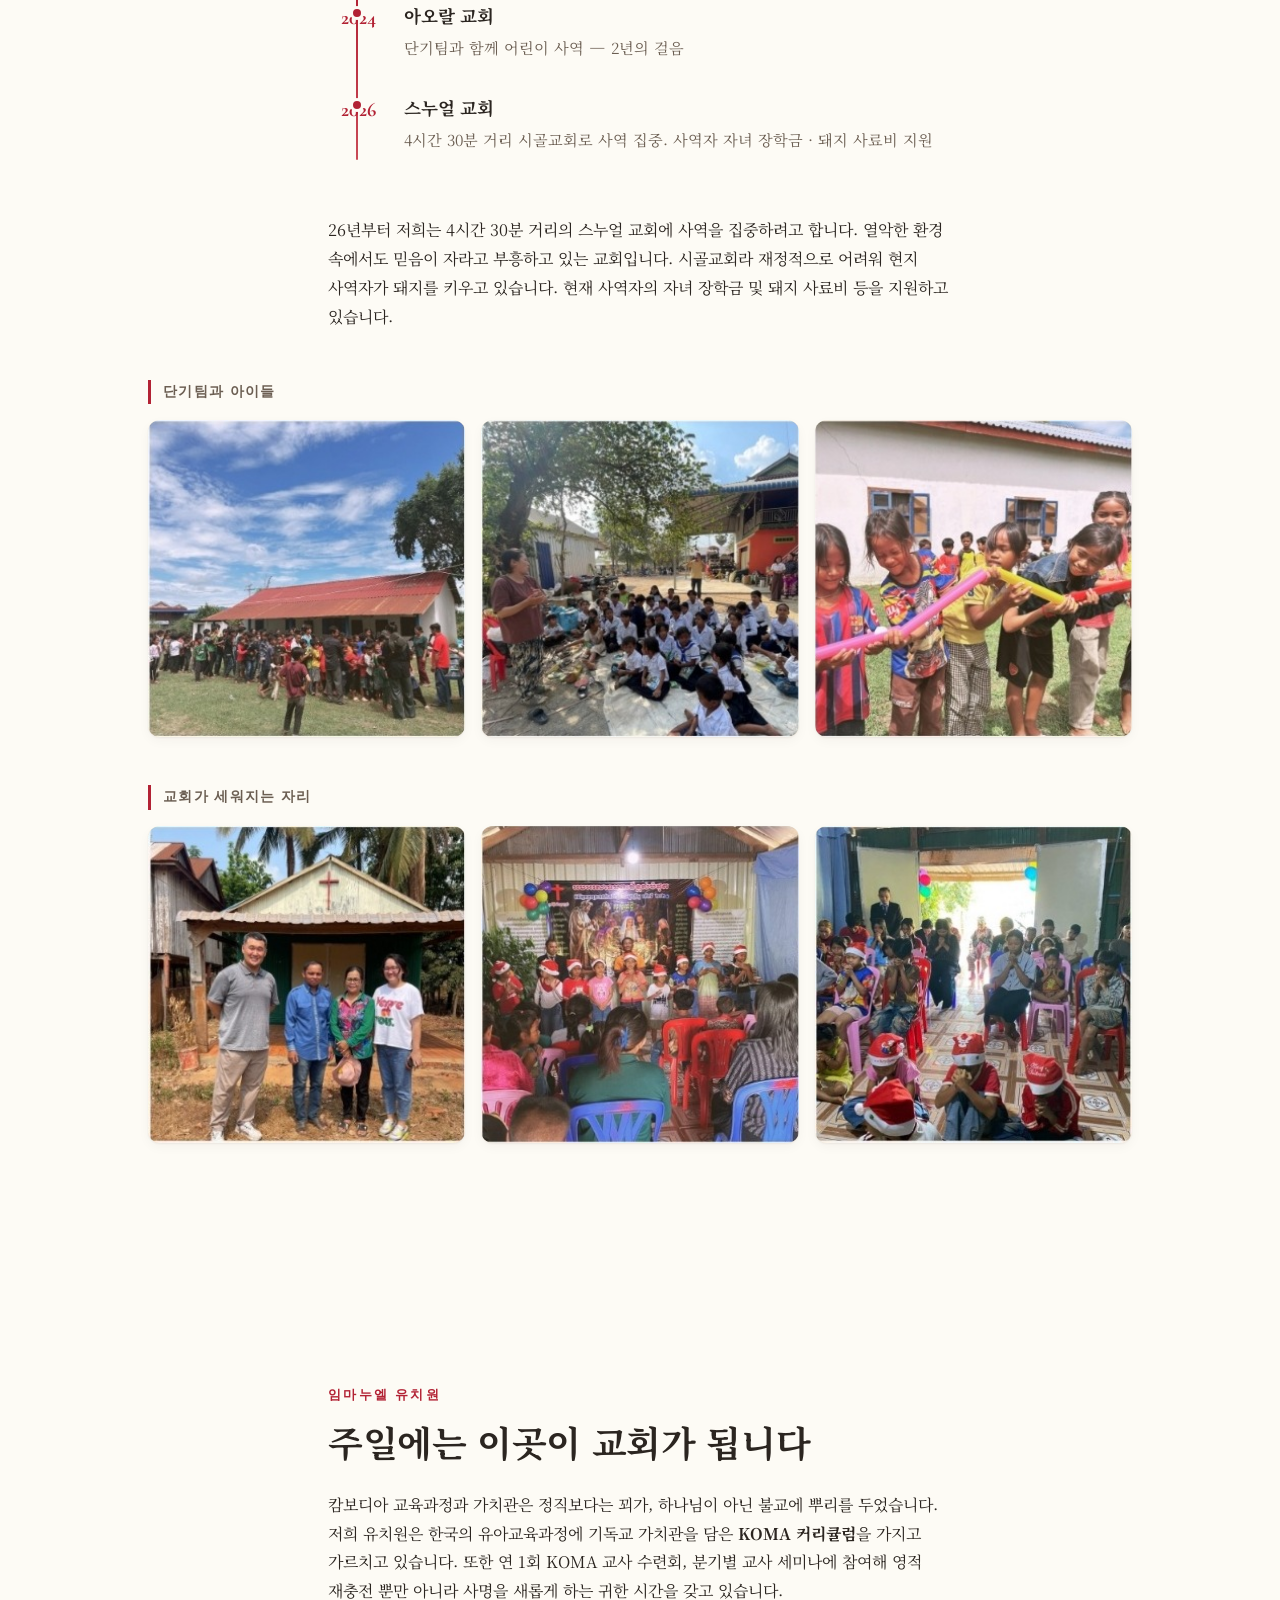
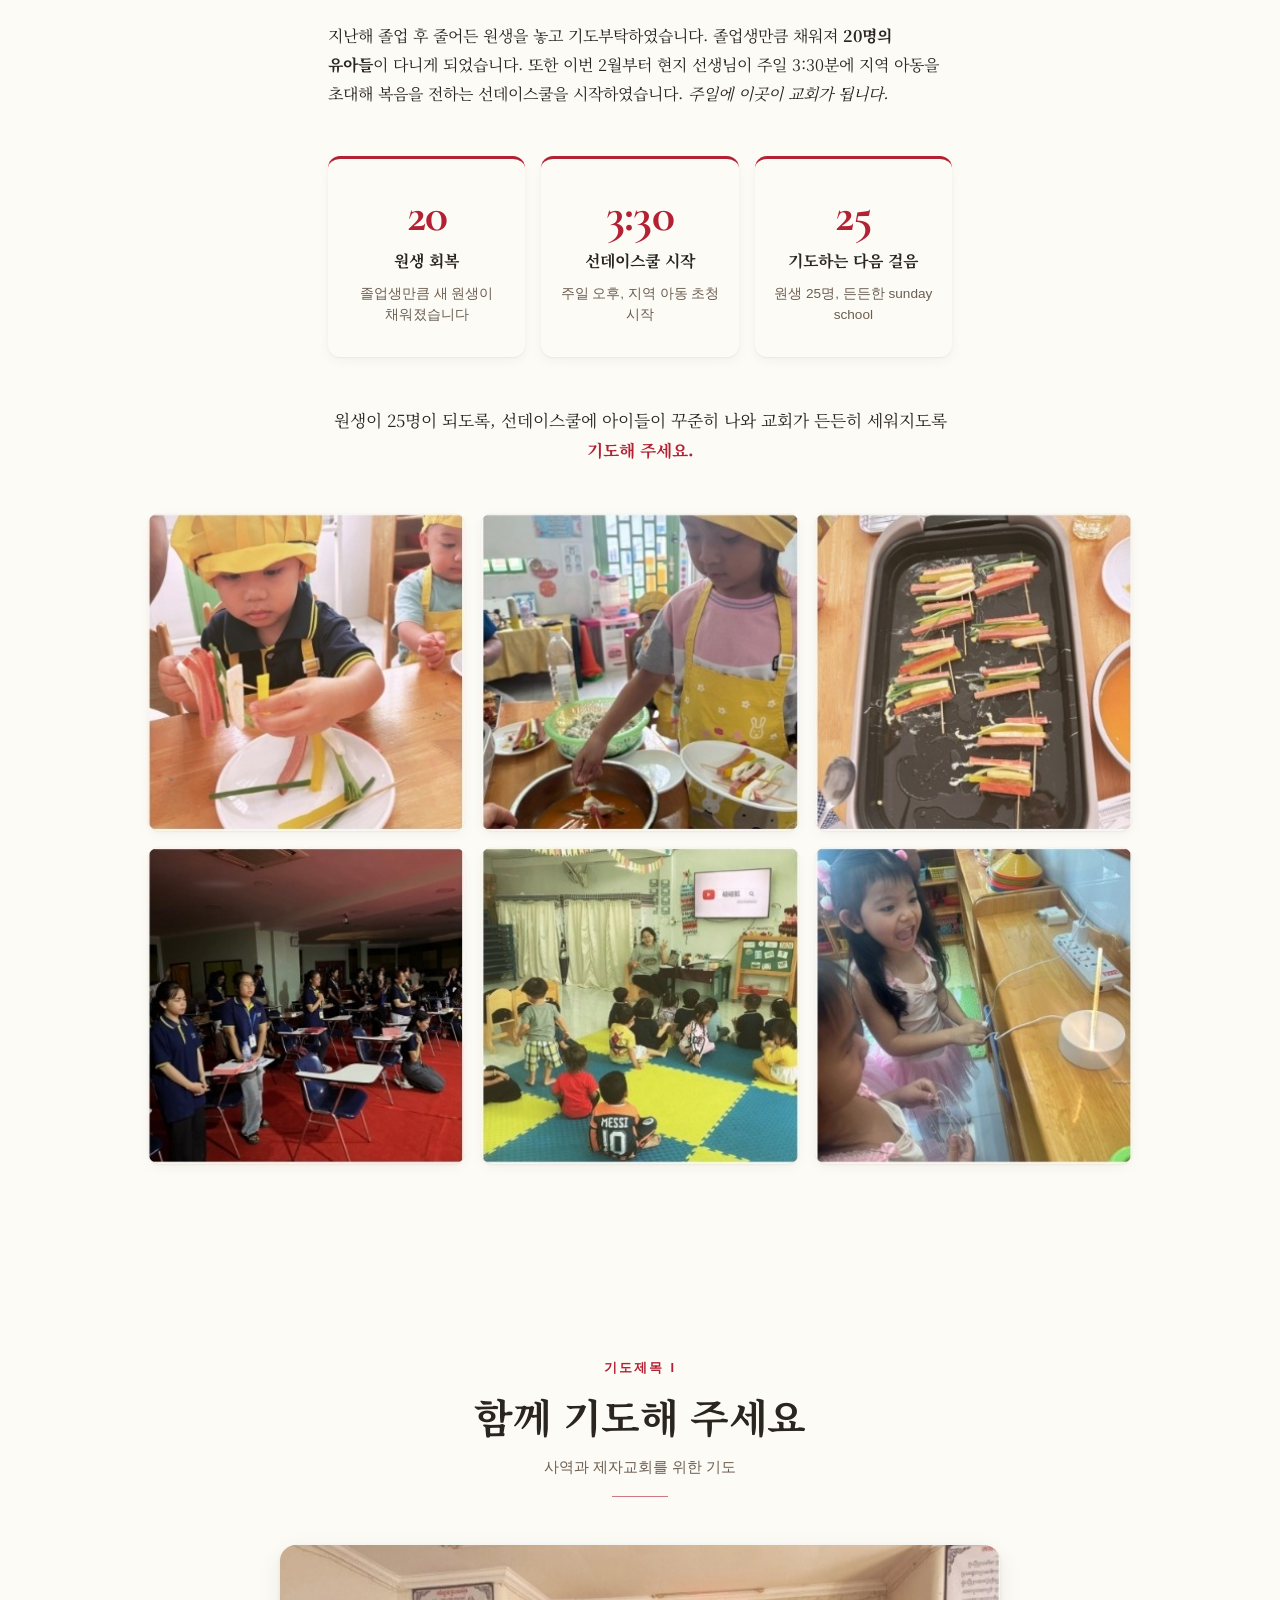
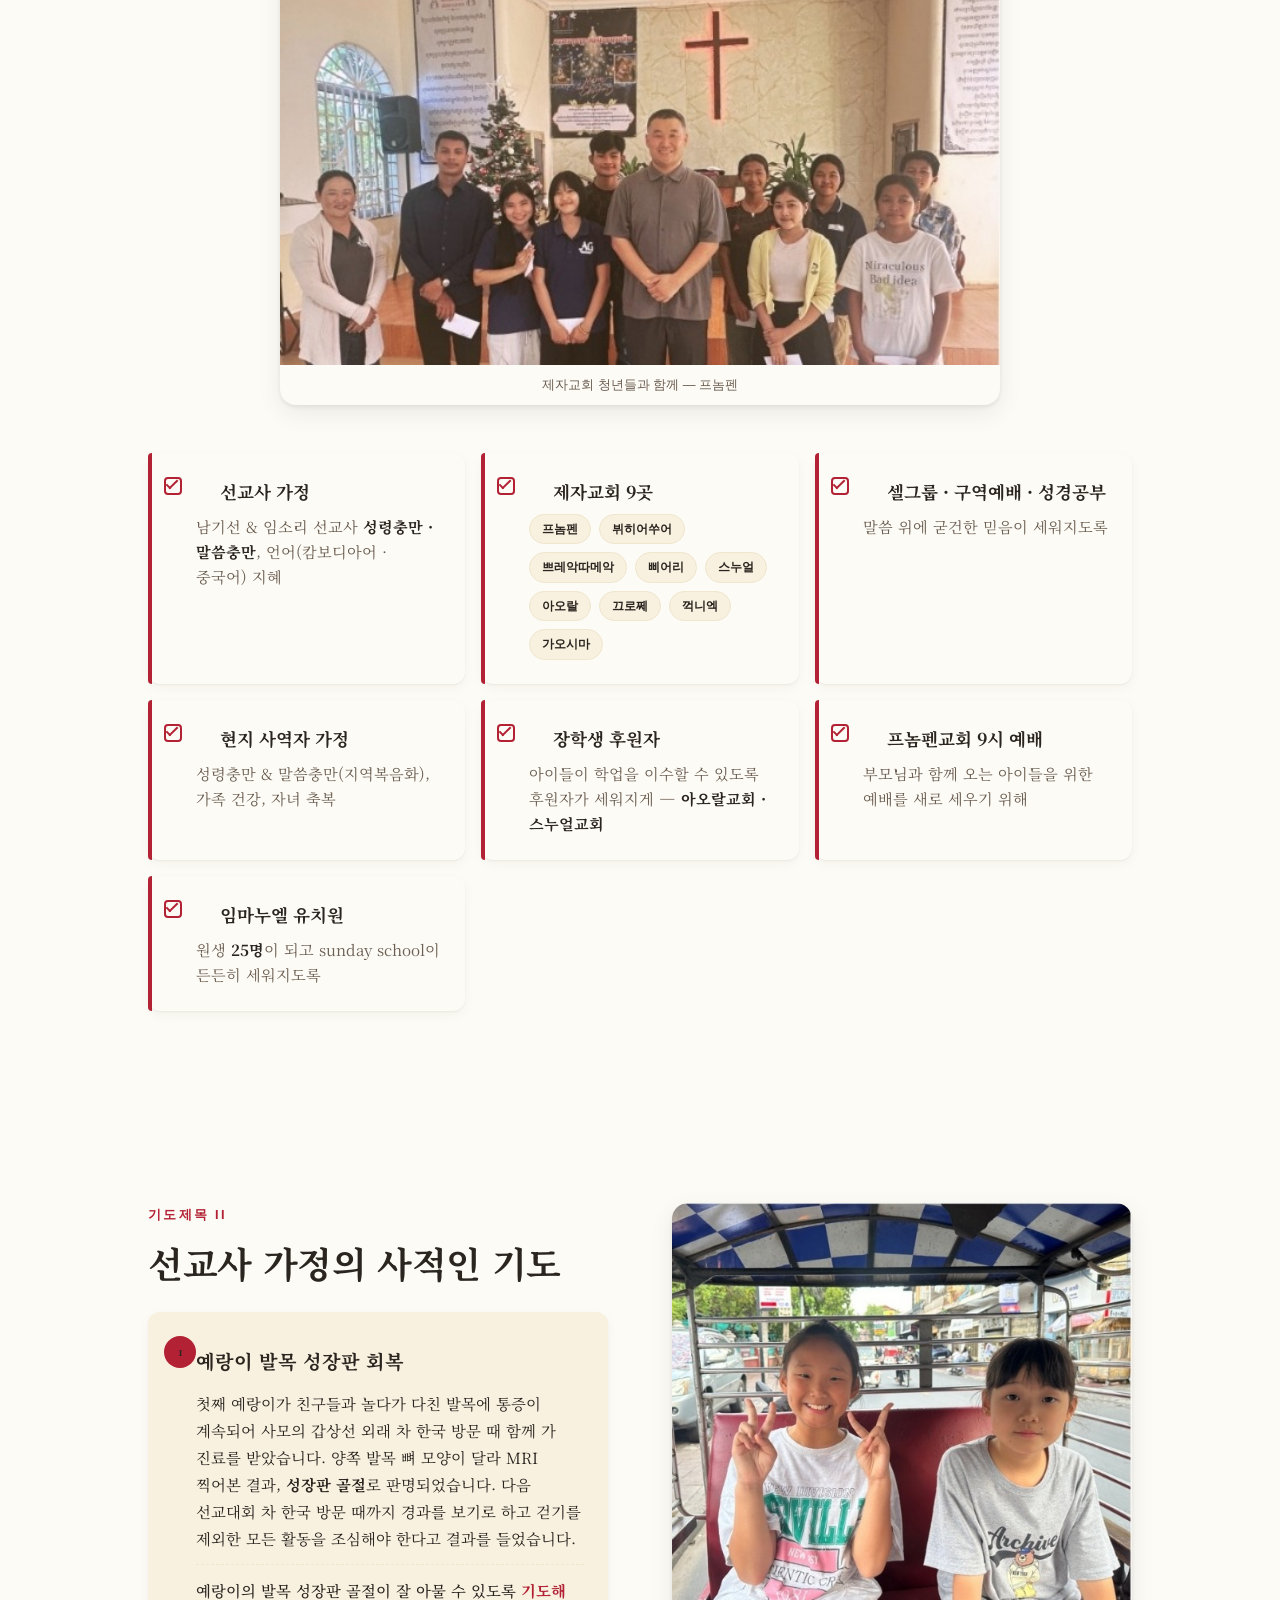
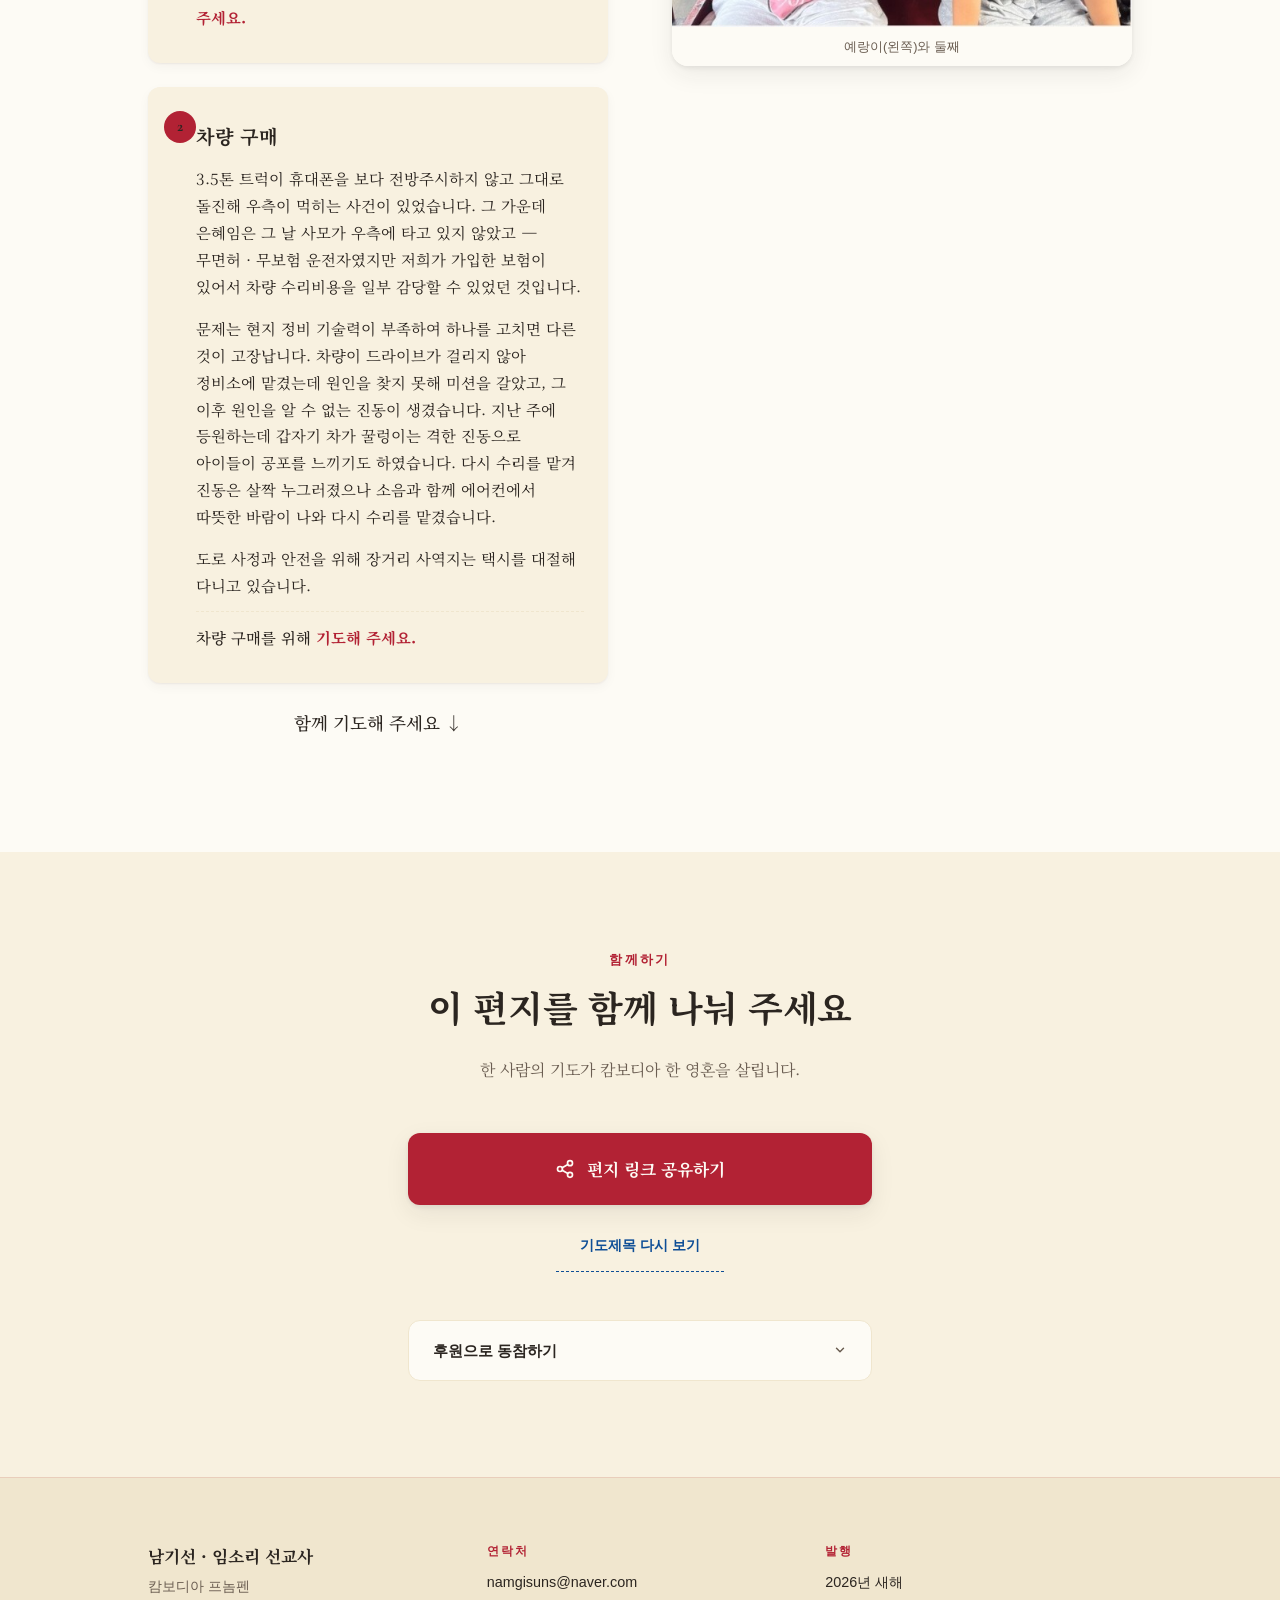
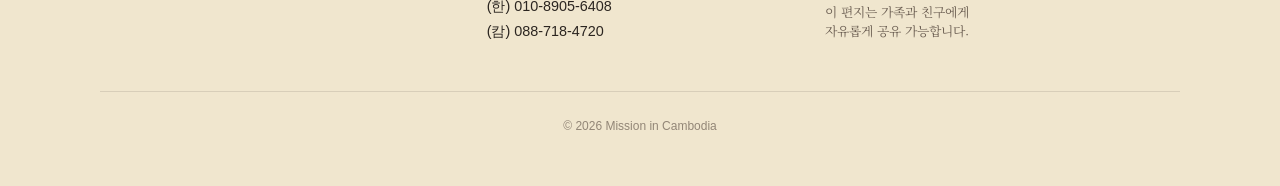
==== commit 70c44ca5: "copy: 오탈자·표기 통일 (전계→전체, 쁘레악따메아→쁘레악따메악) - "음지의 일이 '전계'가 되어" → "전체" (사용자 지적 오탈자) - 제자교회 9곳 칩 목록의 "쁘레악따" ====
--- a/index.source.html
+++ b/index.source.html
@@ -125,7 +125,7 @@
       <h2 id="newsTitle" class="section-title">‘범죄단지’ · ‘태국과의 국경전쟁’</h2>
 
       <div class="prose">
-        <p>지난 한 해 외신의 눈으로 캄보디아는 참 시끌시끌했던 나라입니다. ‘음지’의 일이 ‘전계’가 되어 질타와 손가락질 받는 나라가 되었습니다. ‘왜…’라 하나님께 묻기도 했지만 오히려 더 강한 복음의 능력을 위한 기도의 시간이라 여겨졌습니다. 모든 사건 속에서 주님은 일하십니다.</p>
+        <p>지난 한 해 외신의 눈으로 캄보디아는 참 시끌시끌했던 나라입니다. ‘음지’의 일이 ‘전체’가 되어 질타와 손가락질 받는 나라가 되었습니다. ‘왜…’라 하나님께 묻기도 했지만 오히려 더 강한 복음의 능력을 위한 기도의 시간이라 여겨졌습니다. 모든 사건 속에서 주님은 일하십니다.</p>
 
         <p>국가 이미지를 위해 정부에서 철저하게 외국인들 주거상황을 체크하며 보이스피싱·스캠을 찾아내고 있으며, 태국과의 분쟁으로 성도들은 모여 나라를 위해 기도하였습니다.</p>
       </div>
@@ -327,7 +327,7 @@
           <ul class="church-chips" aria-label="제자교회 위치">
             <li>프놈펜</li>
             <li>뷔히어쑤어</li>
-            <li>쁘레악따메아</li>
+            <li>쁘레악따메악</li>
             <li>삐어리</li>
             <li>스누얼</li>
             <li>아오랄</li>
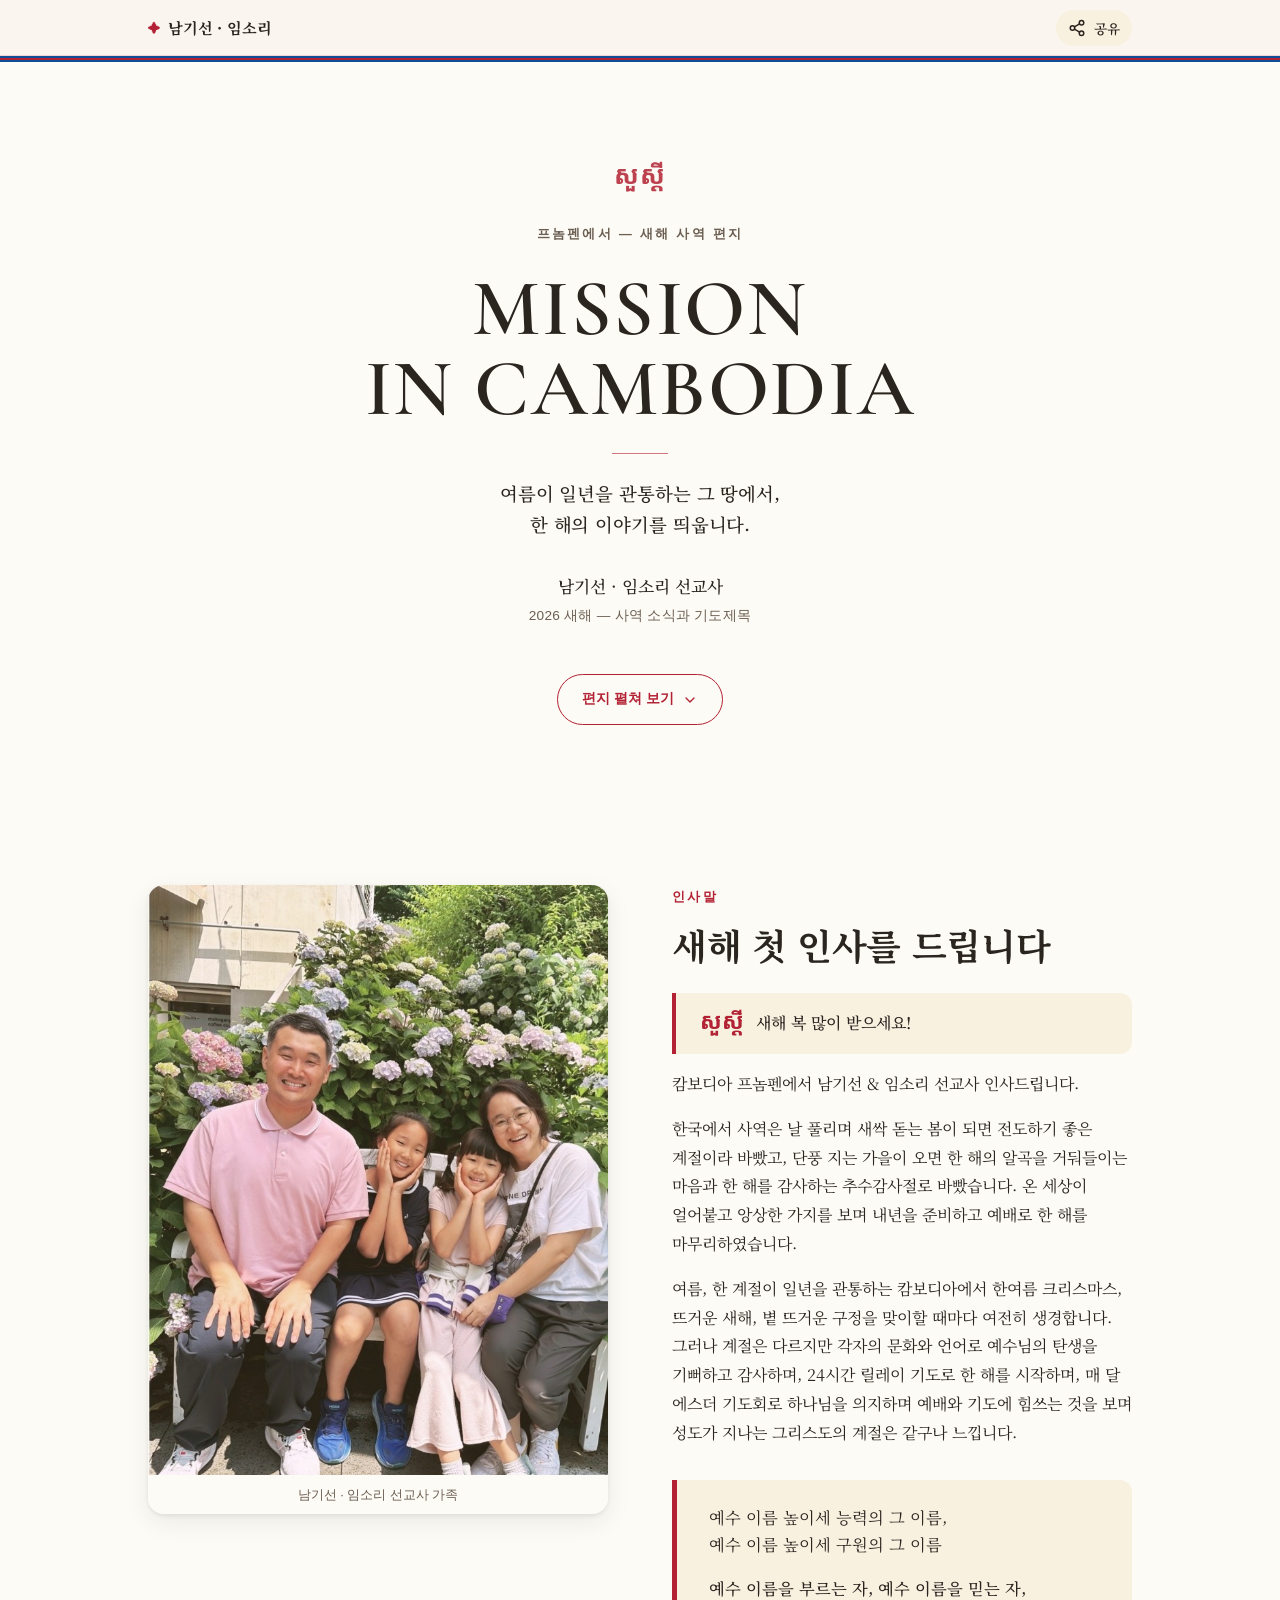
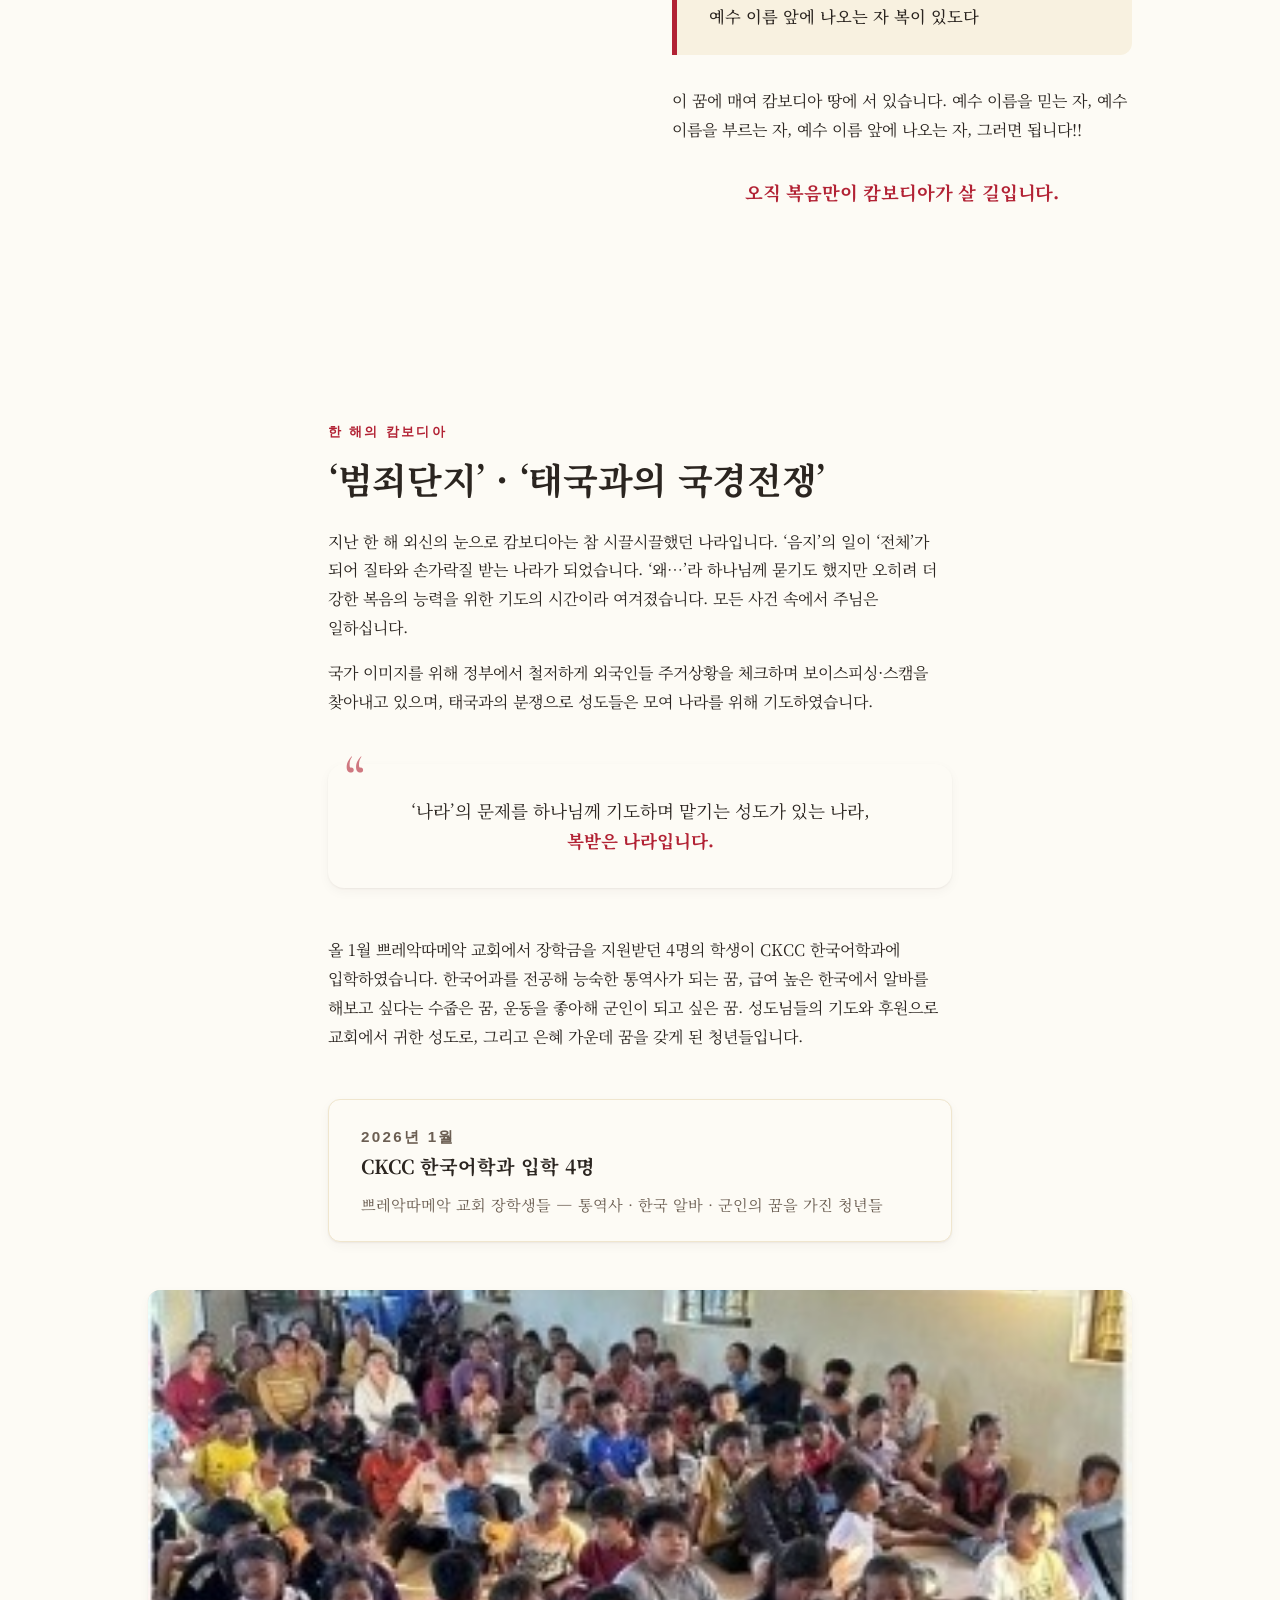
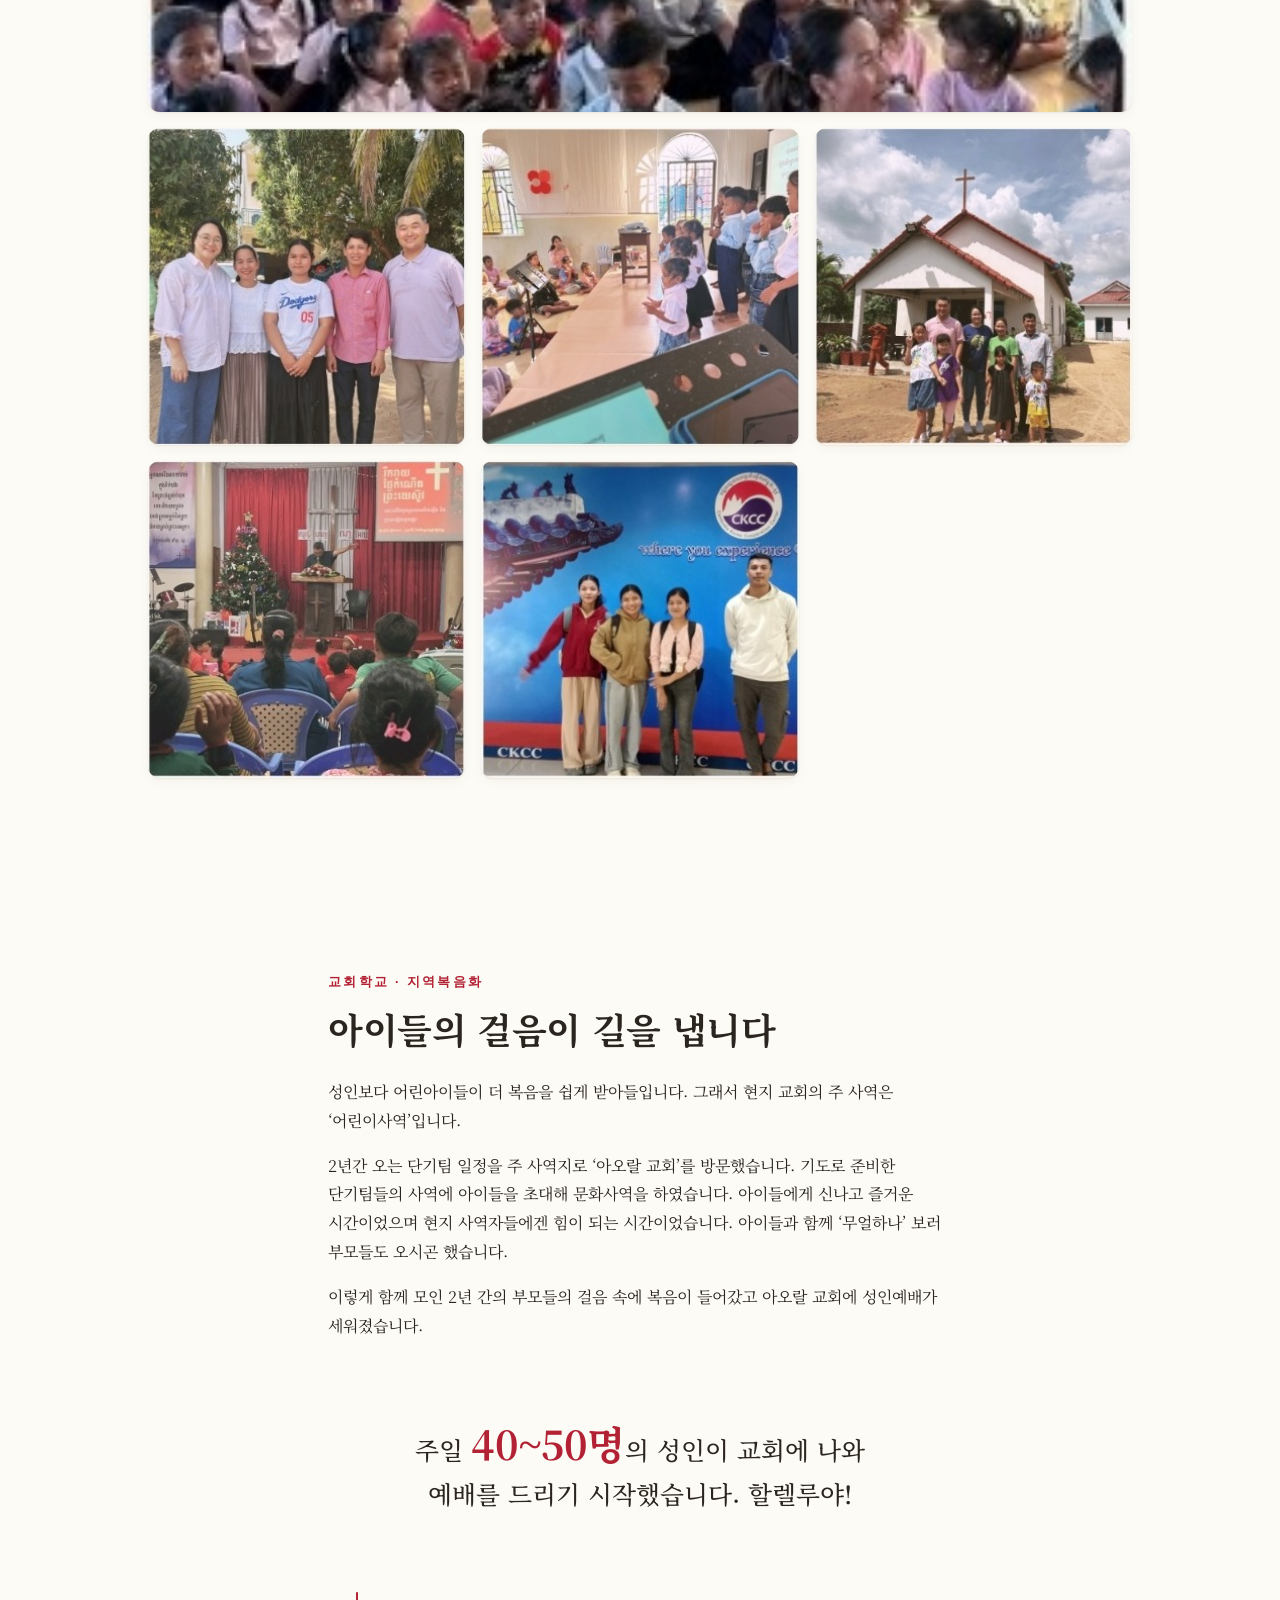
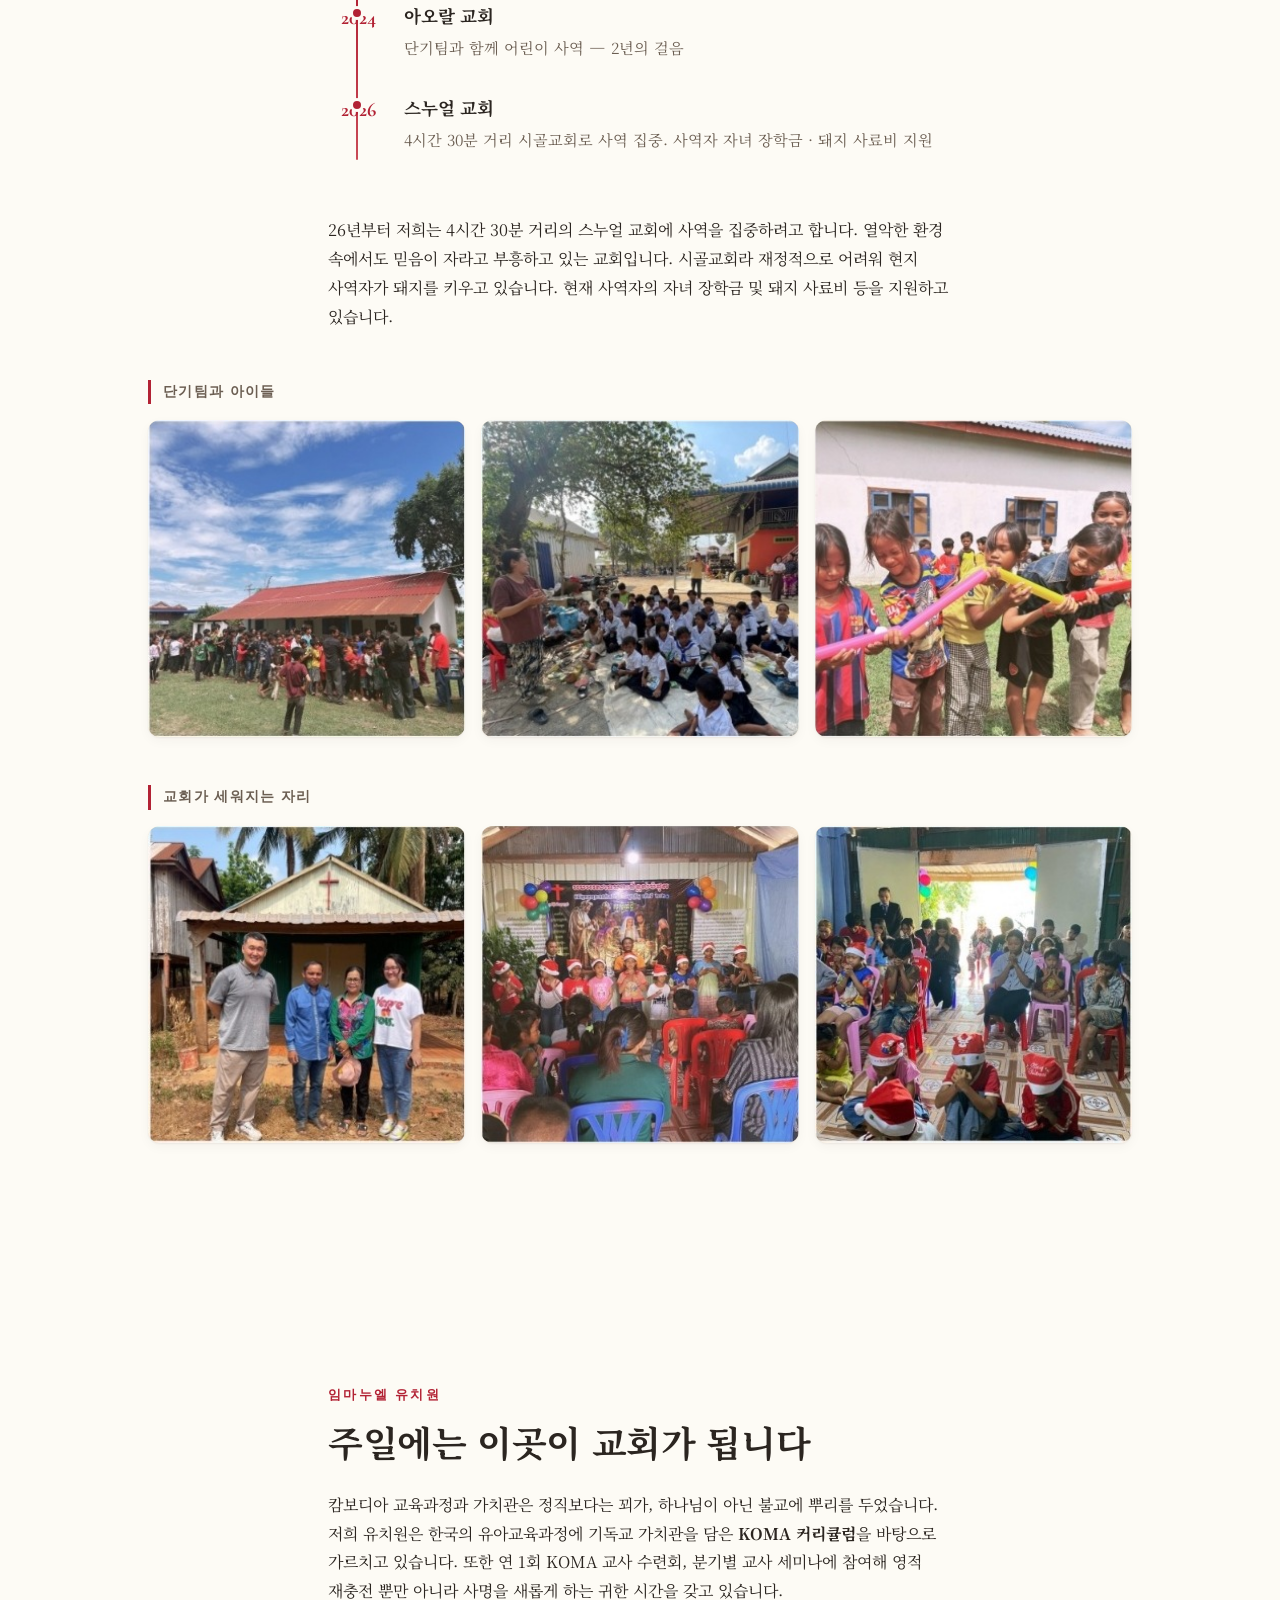
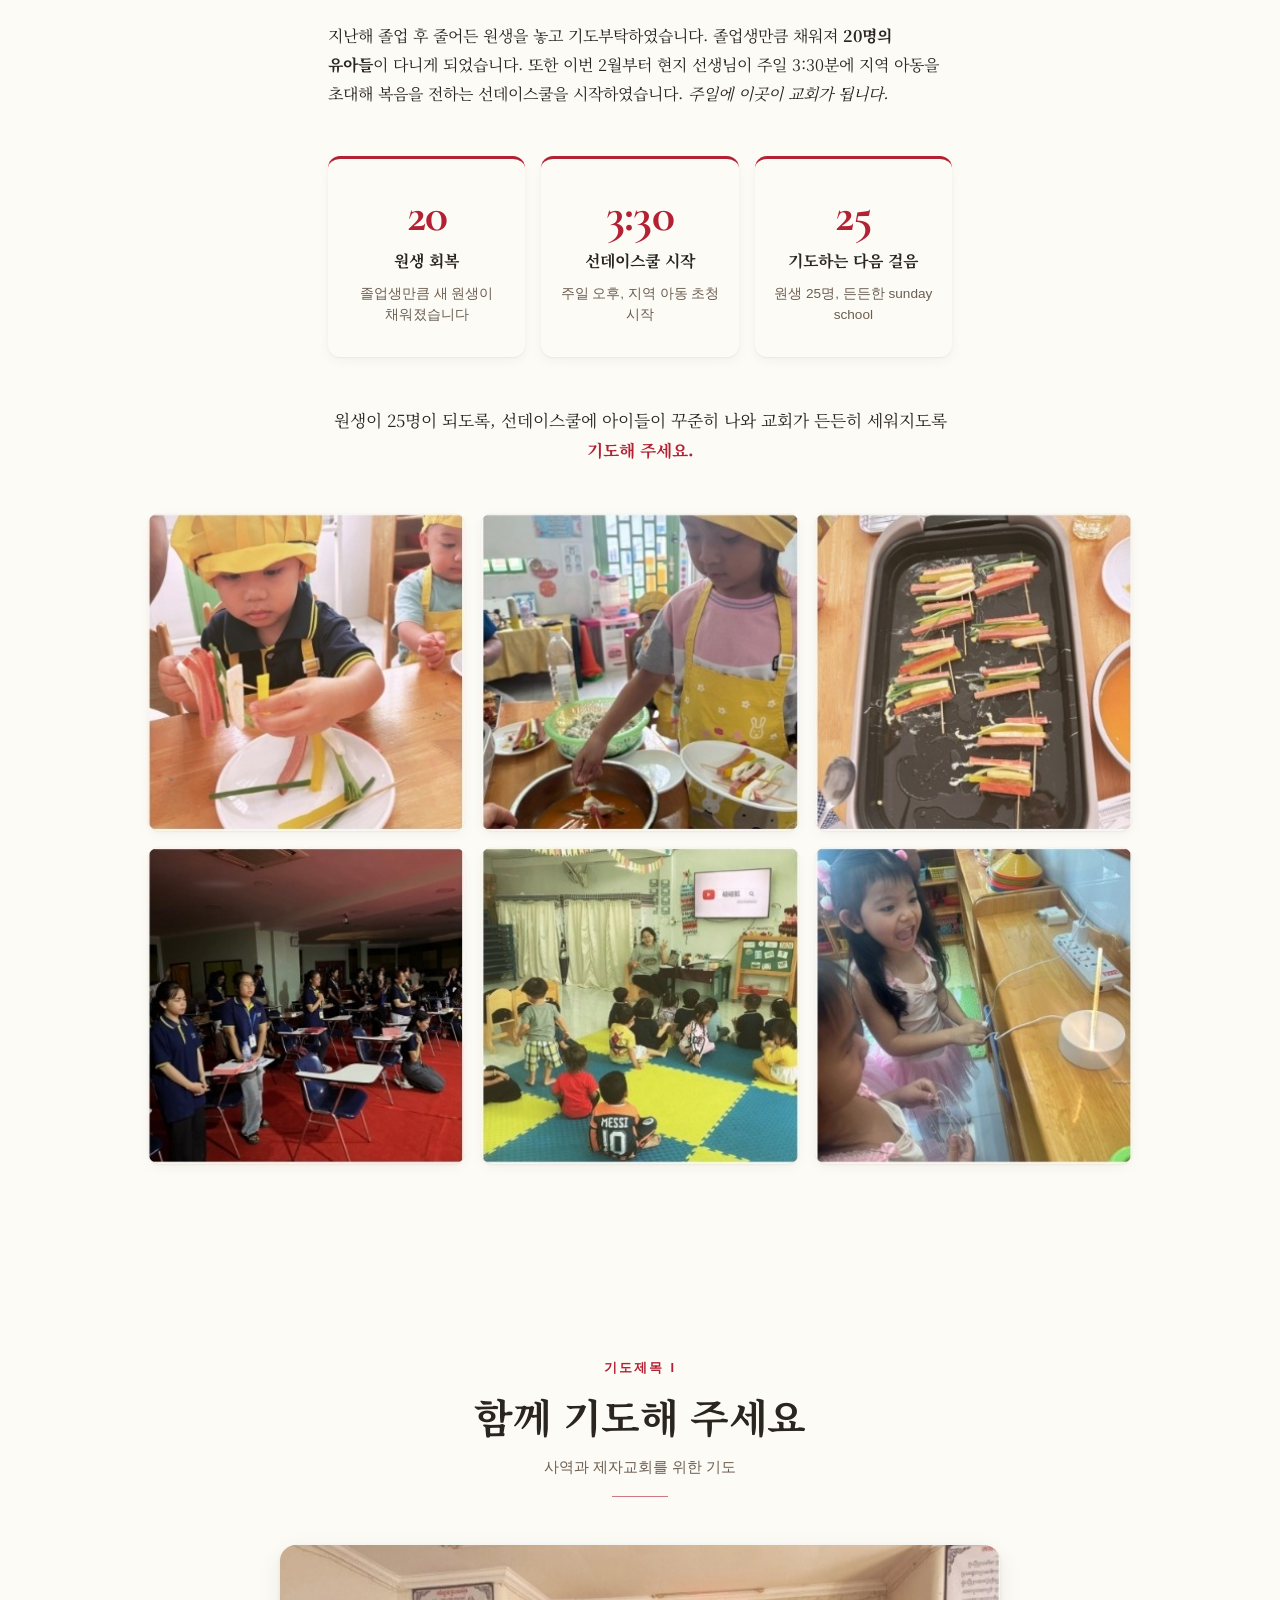
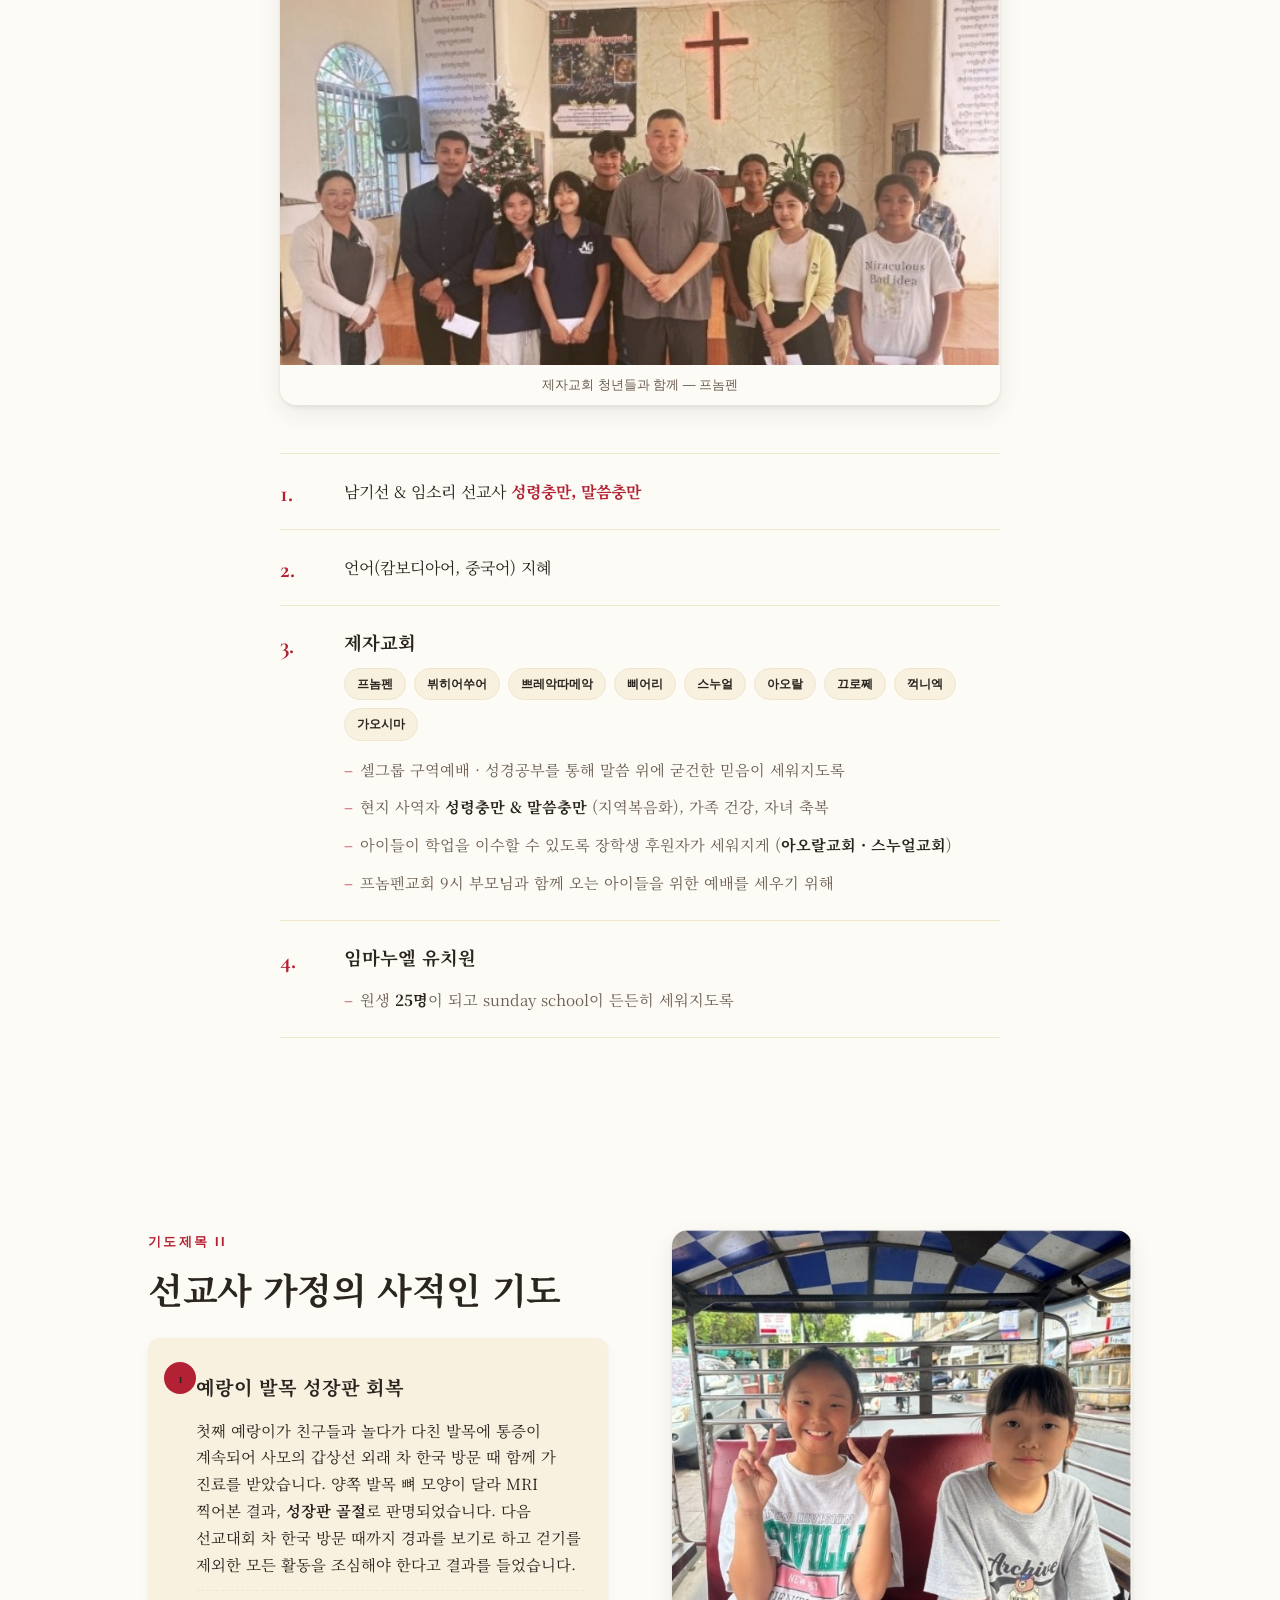
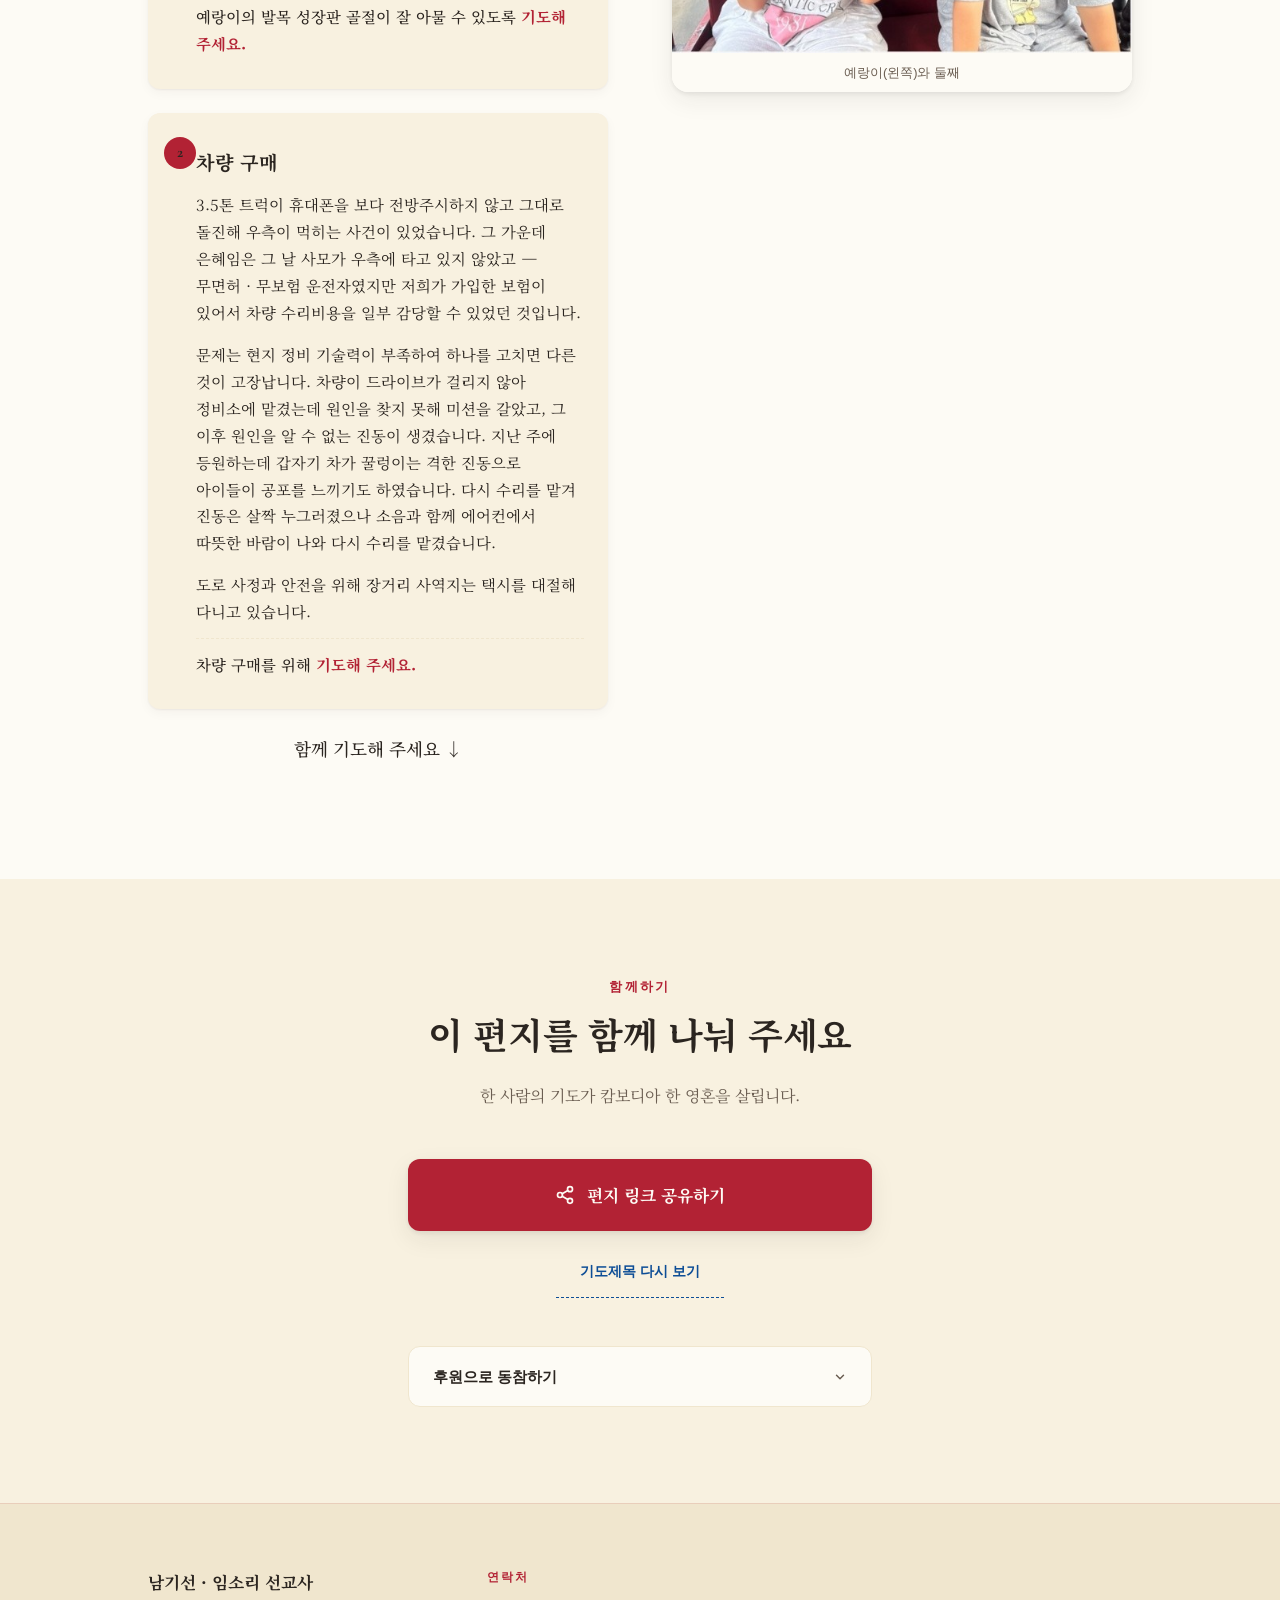
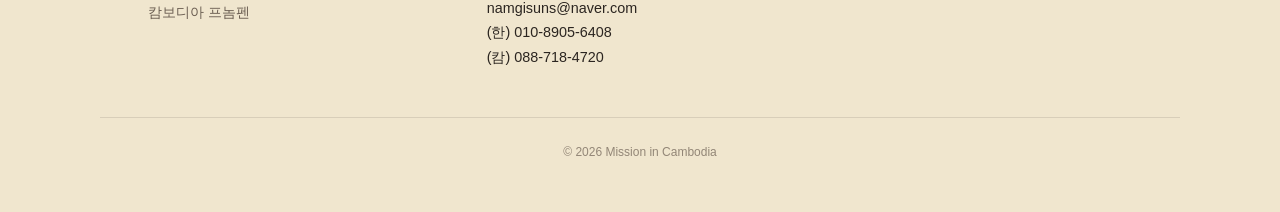
==== commit b322d2c0: "copy: 본문 3고 다듬기 + 기도제목 섹션 4항목 위계 복원 + 푸터 정리 본문 텍스트 - "무엇 하나" → "무얼하나" - "별 뜨거운 구정" → "볕 뜨거운 구정" (햇볕의" ====
--- a/index.source.html
+++ b/index.source.html
@@ -103,7 +103,7 @@
 
         <p>한국에서 사역은 날 풀리며 새싹 돋는 봄이 되면 전도하기 좋은 계절이라 바빴고, 단풍 지는 가을이 오면 한 해의 알곡을 거둬들이는 마음과 한 해를 감사하는 추수감사절로 바빴습니다. 온 세상이 얼어붙고 앙상한 가지를 보며 내년을 준비하고 예배로 한 해를 마무리하였습니다.</p>
 
-        <p>여름, 한 계절이 일년을 관통하는 캄보디아에서 한여름 크리스마스, 뜨거운 새해, 별 뜨거운 구정을 맞이할 때마다 여전히 생경합니다. 그러나 계절은 다르지만 각자의 문화와 언어로 예수님의 탄생을 기뻐하고 감사하며, 24시간 릴레이 기도로 한 해를 시작하며, 매 달 에스더 기도회로 하나님을 의지하며 예배와 기도에 힘쓰는 것을 보며 성도가 지나는 그리스도의 계절은 같구나 느낍니다.</p>
+        <p>여름, 한 계절이 일년을 관통하는 캄보디아에서 한여름 크리스마스, 뜨거운 새해, 볕 뜨거운 구정을 맞이할 때마다 여전히 생경합니다. 그러나 계절은 다르지만 각자의 문화와 언어로 예수님의 탄생을 기뻐하고 감사하며, 24시간 릴레이 기도로 한 해를 시작하며, 매 달 에스더 기도회로 하나님을 의지하며 예배와 기도에 힘쓰는 것을 보며 성도가 지나는 그리스도의 계절은 같구나 느낍니다.</p>
 
         <blockquote class="hymn">
           <p>예수 이름 높이세 능력의 그 이름,<br/>예수 이름 높이세 구원의 그 이름</p>
@@ -180,7 +180,7 @@
       <div class="prose">
         <p>성인보다 어린아이들이 더 복음을 쉽게 받아들입니다. 그래서 현지 교회의 주 사역은 ‘어린이사역’입니다.</p>
 
-        <p>2년간 오는 단기팀 일정을 주 사역지로 ‘아오랄 교회’를 방문했습니다. 기도로 준비한 단기팀들의 사역에 아이들을 초대해 문화사역을 하였습니다. 아이들에게 신나고 즐거운 시간이었으며 현지 사역자들에겐 힘이 되는 시간이었습니다. 아이들과 함께 ‘무엇 하나’ 보러 부모들도 오시곤 했습니다.</p>
+        <p>2년간 오는 단기팀 일정을 주 사역지로 ‘아오랄 교회’를 방문했습니다. 기도로 준비한 단기팀들의 사역에 아이들을 초대해 문화사역을 하였습니다. 아이들에게 신나고 즐거운 시간이었으며 현지 사역자들에겐 힘이 되는 시간이었습니다. 아이들과 함께 ‘무얼하나’ 보러 부모들도 오시곤 했습니다.</p>
 
         <p>이렇게 함께 모인 2년 간의 부모들의 걸음 속에 복음이 들어갔고 아오랄 교회에 성인예배가 세워졌습니다.</p>
       </div>
@@ -248,7 +248,7 @@
       <h2 id="kgTitle" class="section-title">주일에는 이곳이 교회가 됩니다</h2>
 
       <div class="prose">
-        <p>캄보디아 교육과정과 가치관은 정직보다는 꾀가, 하나님이 아닌 불교에 뿌리를 두었습니다. 저희 유치원은 한국의 유아교육과정에 기독교 가치관을 담은 <strong>KOMA 커리큘럼</strong>을 가지고 가르치고 있습니다. 또한 연 1회 KOMA 교사 수련회, 분기별 교사 세미나에 참여해 영적 재충전 뿐만 아니라 사명을 새롭게 하는 귀한 시간을 갖고 있습니다.</p>
+        <p>캄보디아 교육과정과 가치관은 정직보다는 꾀가, 하나님이 아닌 불교에 뿌리를 두었습니다. 저희 유치원은 한국의 유아교육과정에 기독교 가치관을 담은 <strong>KOMA 커리큘럼</strong>을 바탕으로 가르치고 있습니다. 또한 연 1회 KOMA 교사 수련회, 분기별 교사 세미나에 참여해 영적 재충전 뿐만 아니라 사명을 새롭게 하는 귀한 시간을 갖고 있습니다.</p>
 
         <p>지난해 졸업 후 줄어든 원생을 놓고 기도부탁하였습니다. 졸업생만큼 채워져 <strong>20명의 유아들</strong>이 다니게 되었습니다. 또한 이번 2월부터 현지 선생님이 주일 3:30분에 지역 아동을 초대해 복음을 전하는 선데이스쿨을 시작하였습니다. <em>주일에 이곳이 교회가 됩니다.</em></p>
       </div>
@@ -314,16 +314,17 @@
         <figcaption>제자교회 청년들과 함께 — 프놈펜</figcaption>
       </figure>
 
-      <div class="prayer-cards">
-        <article class="prayer-card">
-          <span class="check" aria-hidden="true"></span>
-          <h3>선교사 가정</h3>
-          <p>남기선 &amp; 임소리 선교사 <strong>성령충만 · 말씀충만</strong>, 언어(캄보디아어 · 중국어) 지혜</p>
-        </article>
-
-        <article class="prayer-card">
-          <span class="check" aria-hidden="true"></span>
-          <h3>제자교회 9곳</h3>
+      <ol class="prayer-list">
+        <li class="prayer-item">
+          <p>남기선 &amp; 임소리 선교사 <strong>성령충만, 말씀충만</strong></p>
+        </li>
+
+        <li class="prayer-item">
+          <p>언어(캄보디아어, 중국어) 지혜</p>
+        </li>
+
+        <li class="prayer-item">
+          <h3>제자교회</h3>
           <ul class="church-chips" aria-label="제자교회 위치">
             <li>프놈펜</li>
             <li>뷔히어쑤어</li>
@@ -335,38 +336,21 @@
             <li>꺽니엑</li>
             <li>가오시마</li>
           </ul>
-        </article>
-
-        <article class="prayer-card">
-          <span class="check" aria-hidden="true"></span>
-          <h3>셀그룹 · 구역예배 · 성경공부</h3>
-          <p>말씀 위에 굳건한 믿음이 세워지도록</p>
-        </article>
-
-        <article class="prayer-card">
-          <span class="check" aria-hidden="true"></span>
-          <h3>현지 사역자 가정</h3>
-          <p>성령충만 &amp; 말씀충만(지역복음화), 가족 건강, 자녀 축복</p>
-        </article>
-
-        <article class="prayer-card">
-          <span class="check" aria-hidden="true"></span>
-          <h3>장학생 후원자</h3>
-          <p>아이들이 학업을 이수할 수 있도록 후원자가 세워지게 — <strong>아오랄교회 · 스누얼교회</strong></p>
-        </article>
-
-        <article class="prayer-card">
-          <span class="check" aria-hidden="true"></span>
-          <h3>프놈펜교회 9시 예배</h3>
-          <p>부모님과 함께 오는 아이들을 위한 예배를 새로 세우기 위해</p>
-        </article>
-
-        <article class="prayer-card">
-          <span class="check" aria-hidden="true"></span>
+          <ul class="prayer-sublist">
+            <li>셀그룹 구역예배 · 성경공부를 통해 말씀 위에 굳건한 믿음이 세워지도록</li>
+            <li>현지 사역자 <strong>성령충만 &amp; 말씀충만</strong> (지역복음화), 가족 건강, 자녀 축복</li>
+            <li>아이들이 학업을 이수할 수 있도록 장학생 후원자가 세워지게 (<strong>아오랄교회 · 스누얼교회</strong>)</li>
+            <li>프놈펜교회 9시 부모님과 함께 오는 아이들을 위한 예배를 세우기 위해</li>
+          </ul>
+        </li>
+
+        <li class="prayer-item">
           <h3>임마누엘 유치원</h3>
-          <p>원생 <strong>25명</strong>이 되고 sunday school이 든든히 세워지도록</p>
-        </article>
-      </div>
+          <ul class="prayer-sublist">
+            <li>원생 <strong>25명</strong>이 되고 sunday school이 든든히 세워지도록</li>
+          </ul>
+        </li>
+      </ol>
     </div>
   </section>
 
@@ -473,11 +457,6 @@
       </p>
     </div>
 
-    <div class="footer-block">
-      <p class="footer-label">발행</p>
-      <p class="footer-date" data-bind="publishedAt">2026-MM-DD</p>
-      <p class="footer-share-note">이 편지는 가족과 친구에게<br/>자유롭게 공유 가능합니다.</p>
-    </div>
   </div>
 
   <div class="container footer-bottom">
--- a/style.css
+++ b/style.css
@@ -931,92 +931,105 @@
   }
 }
 
-.prayer-cards {
-  display: grid;
-  grid-template-columns: 1fr;
-  gap: var(--s-4);
-}
-
-@media (min-width: 600px) {
-  .prayer-cards { grid-template-columns: repeat(2, 1fr); }
-}
-
-@media (min-width: 960px) {
-  .prayer-cards { grid-template-columns: repeat(3, 1fr); }
-}
-
-.prayer-card {
+.prayer-list {
+  max-width: 720px;
+  margin: 0 auto;
+  list-style: none;
+  padding: 0;
+  counter-reset: prayer;
+}
+
+.prayer-item {
   position: relative;
-  padding: var(--s-5) var(--s-5) var(--s-5) var(--s-7);
-  background: var(--bg);
-  border-radius: var(--radius-md);
-  box-shadow: var(--shadow-sm);
+  padding: var(--s-5) 0 var(--s-5) var(--s-8);
+  border-bottom: 1px solid var(--bg-deep);
+  counter-increment: prayer;
+}
+
+.prayer-item:first-child {
+  border-top: 1px solid var(--bg-deep);
+}
+
+.prayer-item::before {
+  content: counter(prayer) ".";
+  position: absolute;
+  left: 0;
+  top: var(--s-5);
+  width: var(--s-7);
+  font-family: var(--font-roman);
+  font-size: 1.5rem;
+  font-weight: 700;
+  color: var(--accent-red);
+  line-height: 1.3;
+  text-align: left;
+}
+
+.prayer-item > h3 {
+  font-family: var(--font-serif);
+  font-size: 1.15rem;
+  font-weight: 700;
+  margin: 0 0 var(--s-3) 0;
+  color: var(--text);
+  line-height: 1.4;
+}
+
+.prayer-item > p {
+  font-family: var(--font-serif);
+  font-size: 1rem;
+  line-height: 1.7;
+  color: var(--text);
+  margin: 0;
+}
+
+.prayer-item strong {
+  color: var(--accent-red);
+  font-weight: 700;
+}
+
+.prayer-sublist {
+  list-style: none;
+  padding: 0;
+  margin: var(--s-4) 0 0 0;
+}
+
+.prayer-sublist li {
+  position: relative;
+  padding-left: var(--s-4);
   font-size: 0.95rem;
-  line-height: 1.65;
-}
-
-.prayer-card::before {
-  content: "";
+  line-height: 1.7;
+  color: var(--text-muted);
+}
+
+.prayer-sublist li + li {
+  margin-top: var(--s-3);
+}
+
+.prayer-sublist li::before {
+  content: "–";
   position: absolute;
   left: 0;
   top: 0;
-  bottom: 0;
-  width: 4px;
-  background: var(--accent-red);
-  border-radius: 4px 0 0 4px;
-}
-
-.prayer-card .check {
-  position: absolute;
-  top: var(--s-5);
-  left: var(--s-4);
-  width: 18px;
-  height: 18px;
-  background: var(--bg);
-  border: 2px solid var(--accent-red);
-  border-radius: 4px;
-}
-
-.prayer-card .check::after {
-  content: "";
-  position: absolute;
-  left: 3px;
-  top: -2px;
-  width: 6px;
-  height: 12px;
-  border-right: 2.5px solid var(--accent-red);
-  border-bottom: 2.5px solid var(--accent-red);
-  transform: rotate(45deg);
-}
-
-.prayer-card h3 {
-  font-family: var(--font-serif);
-  font-size: 1.1rem;
-  font-weight: 700;
-  margin: 0 0 var(--s-2) 0;
-  color: var(--text);
-  padding-left: var(--s-5);
-}
-
-.prayer-card p,
-.prayer-card .church-chips {
-  margin: 0;
-}
-
-.prayer-card p {
-  color: var(--text-muted);
-}
-
-.prayer-card strong {
-  color: var(--text);
-}
-
+  color: var(--accent-red);
+  font-weight: 700;
+  opacity: 0.7;
+}
+
+.prayer-sublist strong {
+  color: var(--text);
+  font-weight: 700;
+}
+
+.prayer-item .church-chips {
+  margin: var(--s-3) 0;
+}
 
 .church-chips {
   display: flex;
   flex-wrap: wrap;
   gap: var(--s-2);
-  margin-top: var(--s-2) !important;
+  list-style: none;
+  padding: 0;
+  margin: var(--s-2) 0;
 }
 
 .church-chips li {
@@ -1324,8 +1337,7 @@
   margin: 0 0 var(--s-2) 0;
 }
 
-.footer-contact,
-.footer-date {
+.footer-contact {
   font-family: var(--font-sans);
   font-size: 0.9rem;
   color: var(--text);
@@ -1335,14 +1347,6 @@
 .footer-contact .contact-line {
   display: block;
   line-height: 1.7;
-}
-
-.footer-share-note {
-  font-family: var(--font-serif);
-  font-size: 0.8rem;
-  color: var(--text-muted);
-  margin: var(--s-2) 0 0 0;
-  line-height: 1.5;
 }
 
 .footer-bottom {
@@ -1577,7 +1581,7 @@
     page-break-after: avoid;
   }
 
-  .prayer-card,
+  .prayer-item,
   .big-card,
   .mini-card,
   .kg-card,
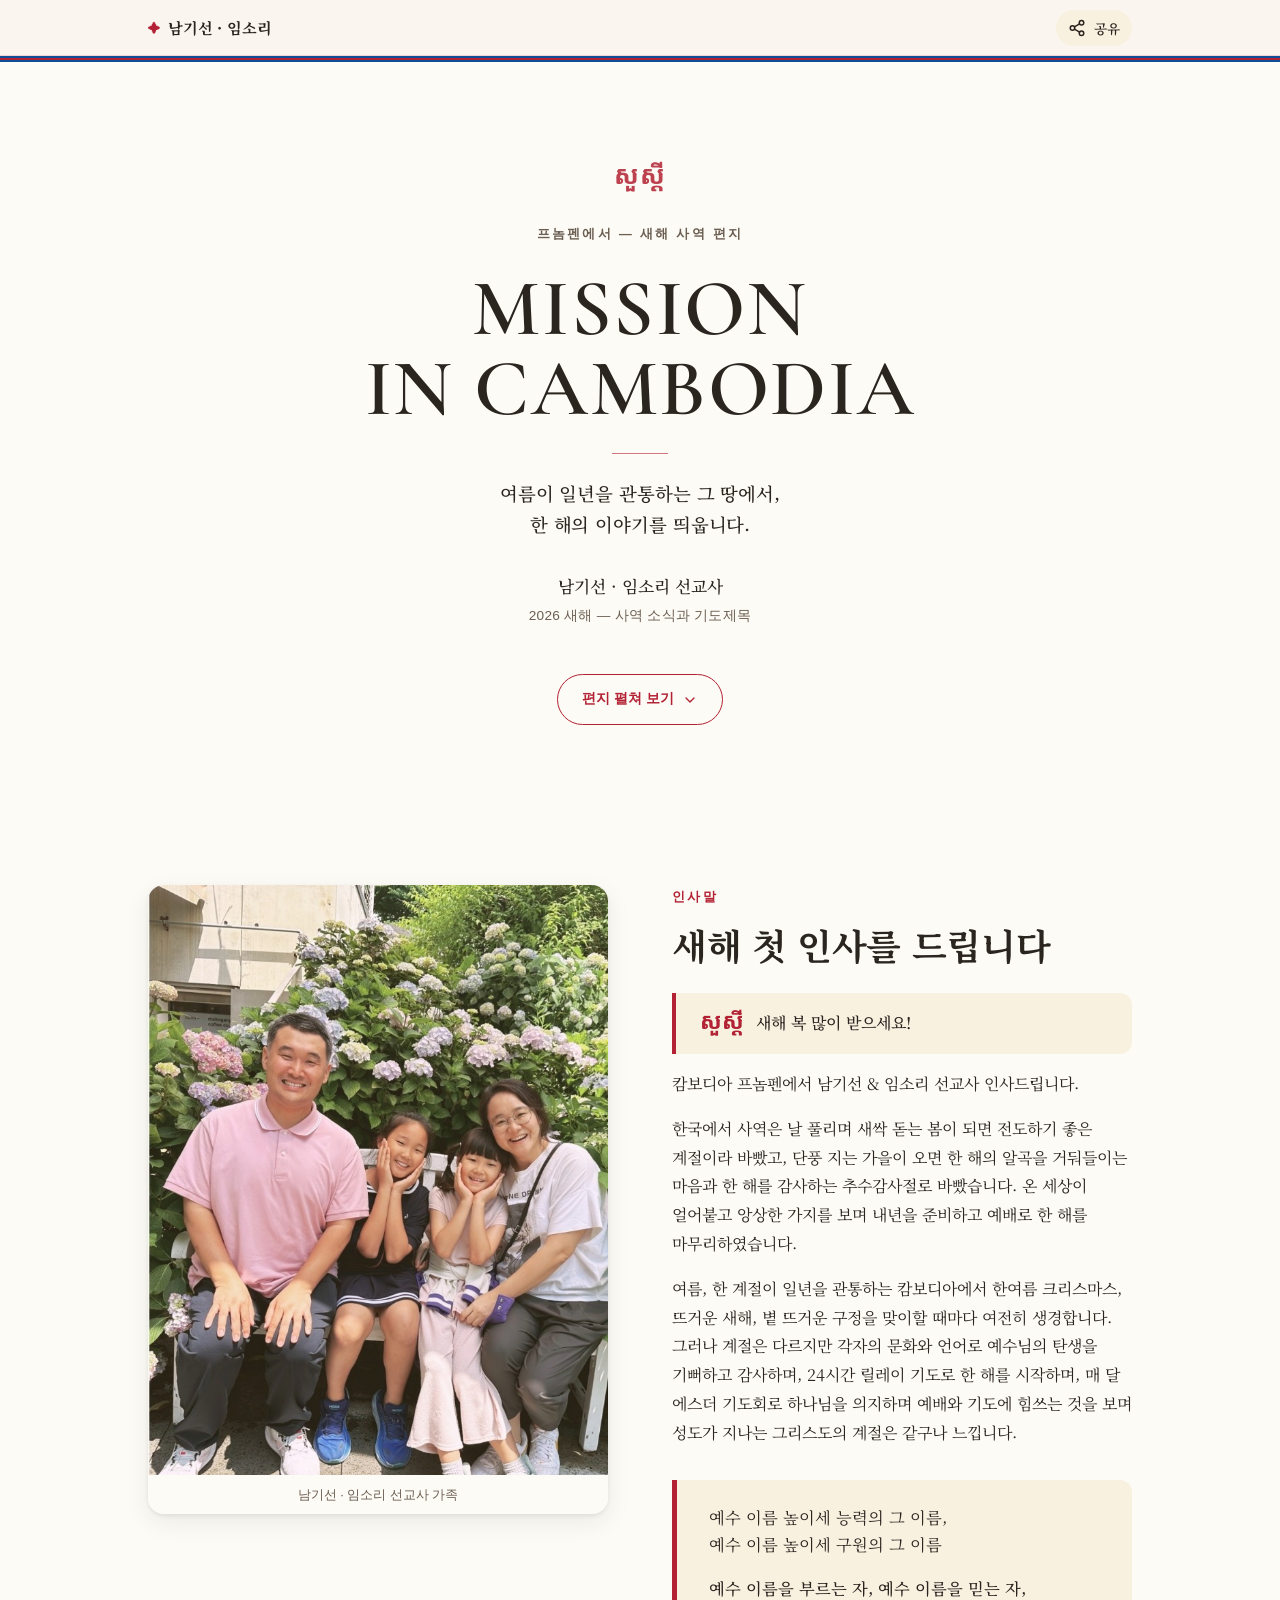
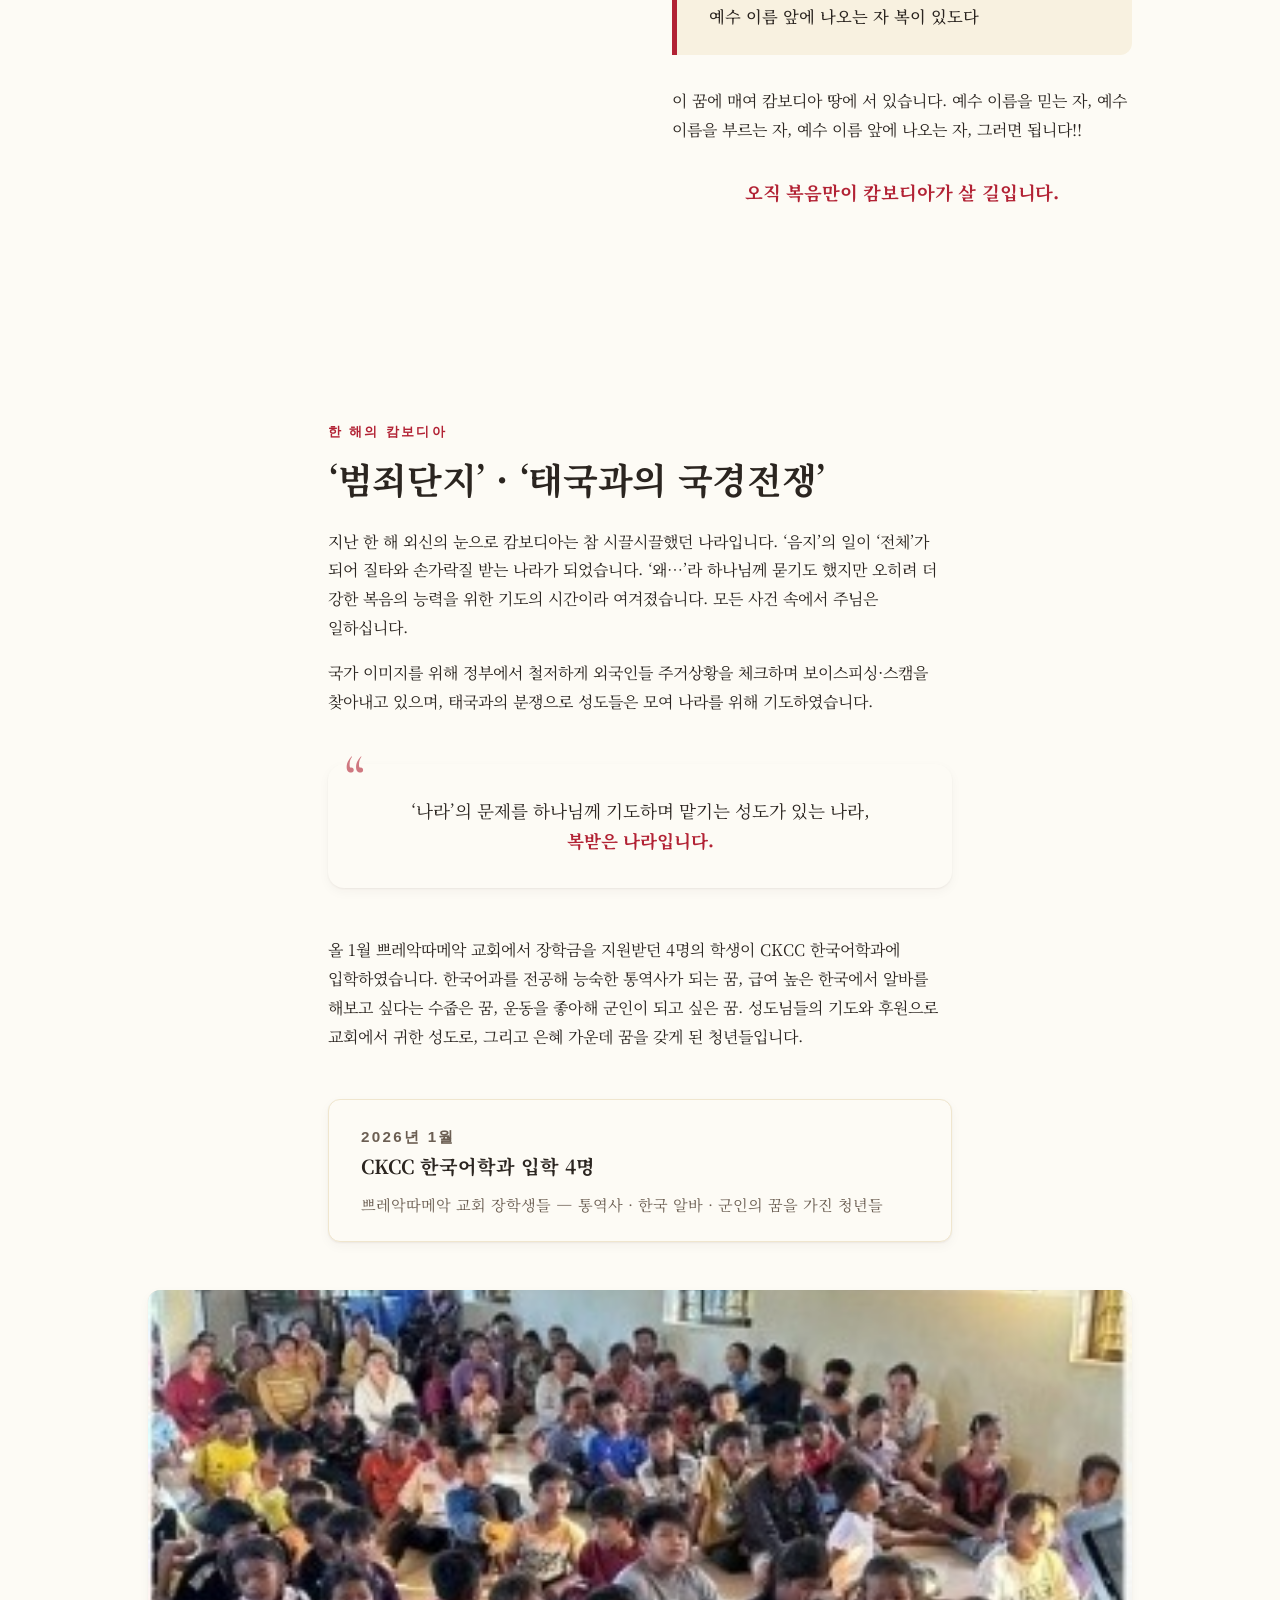
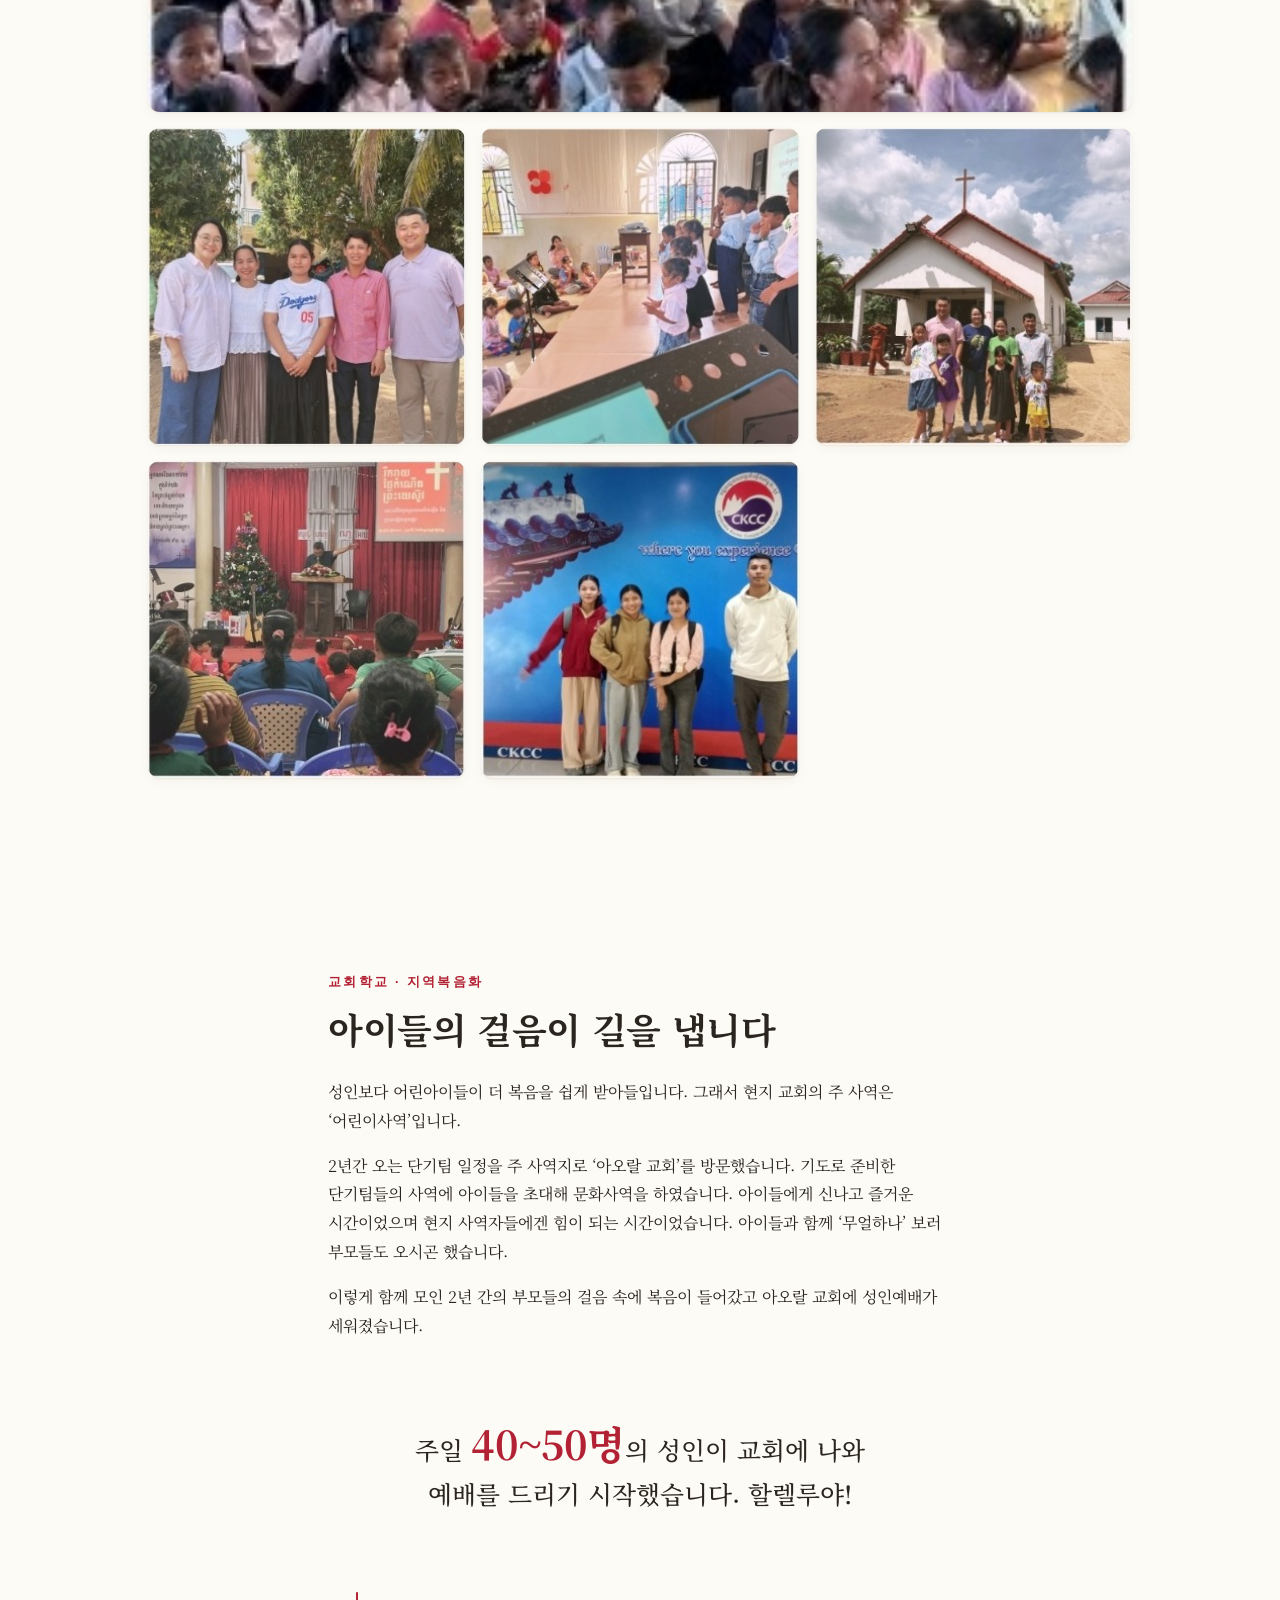
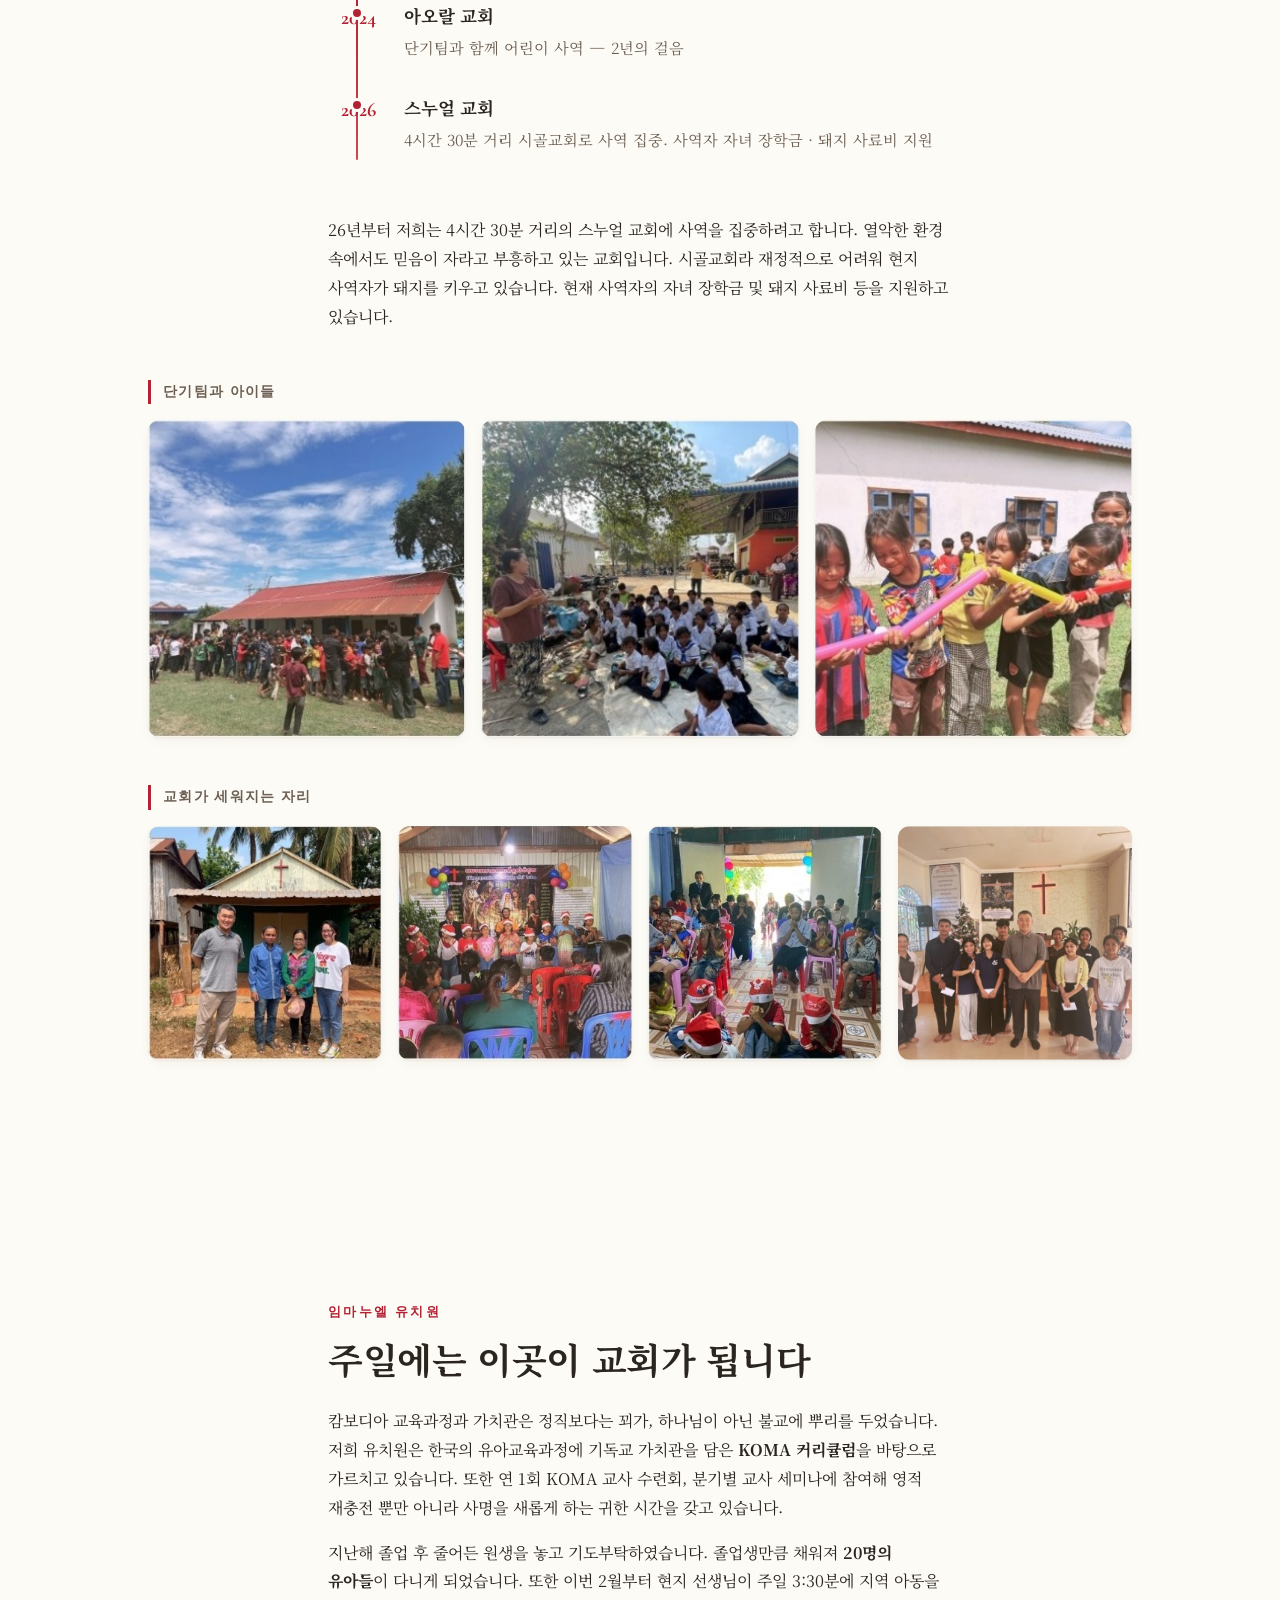
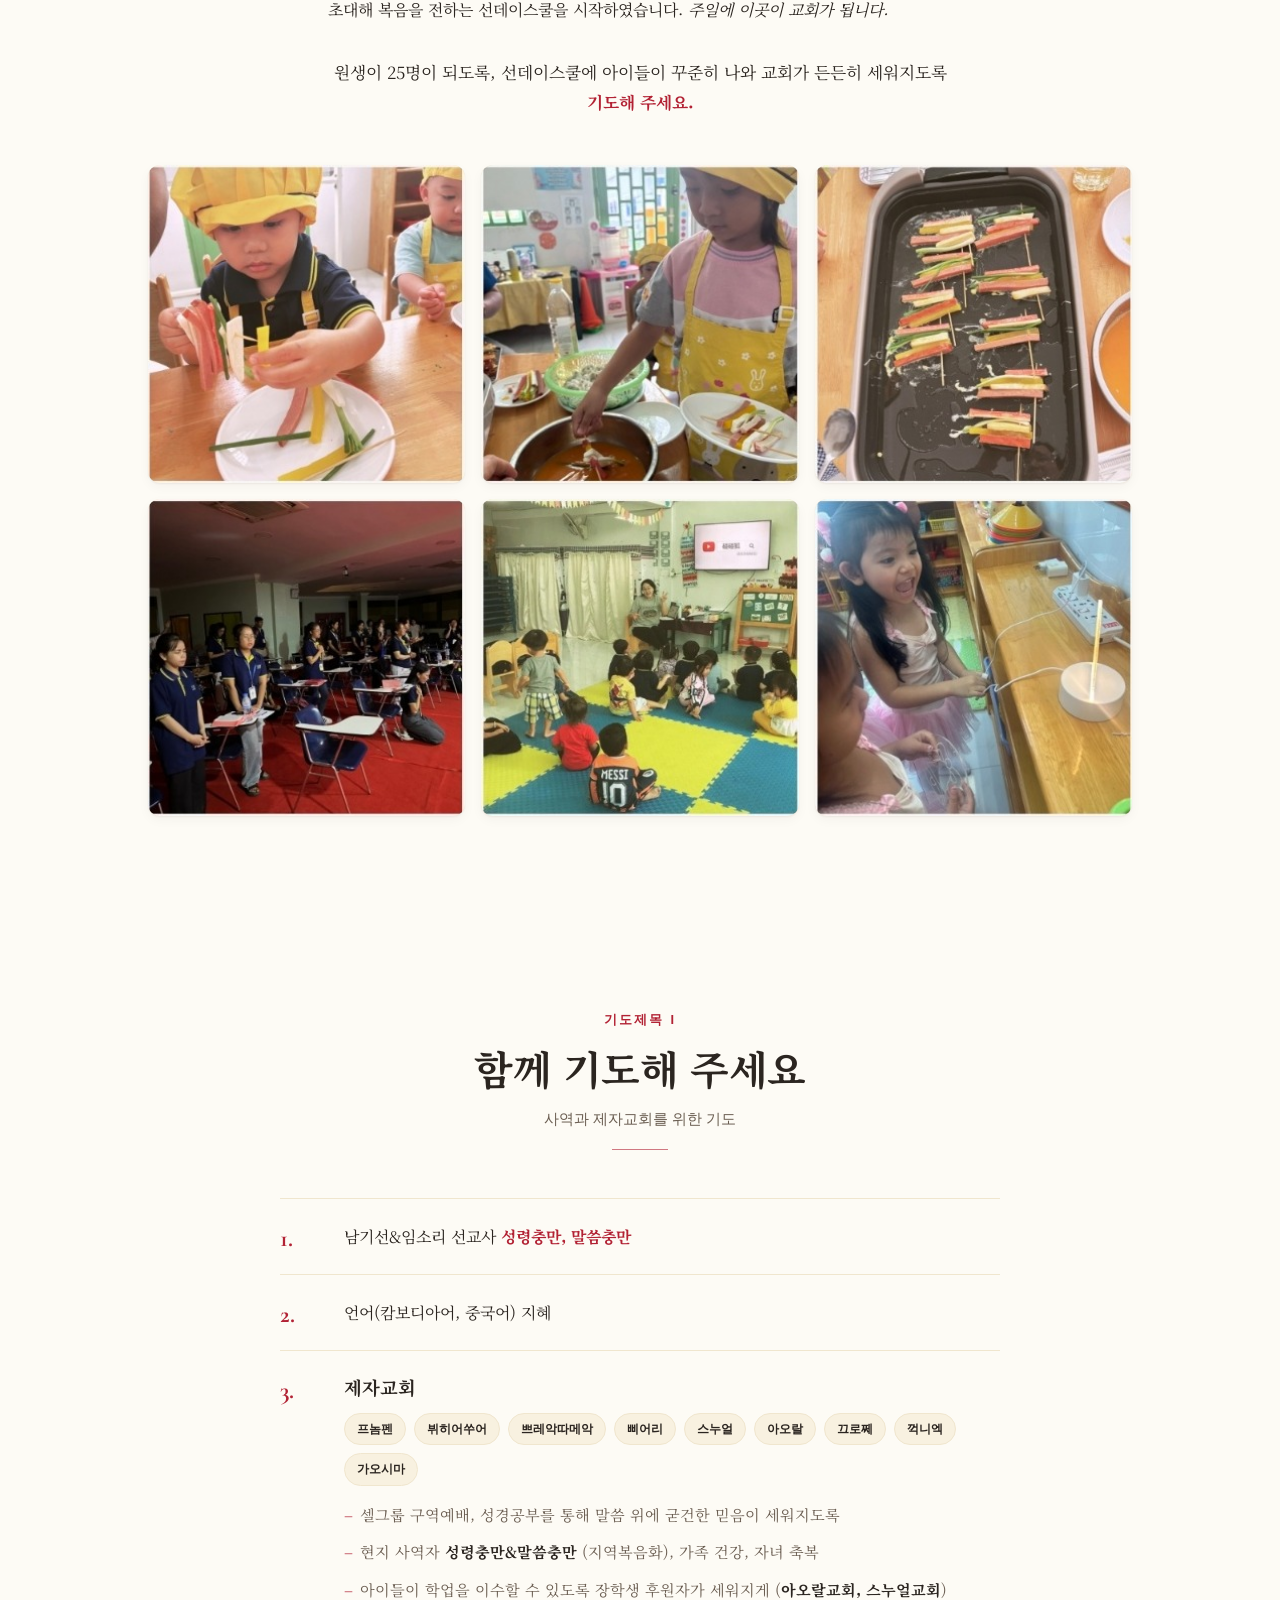
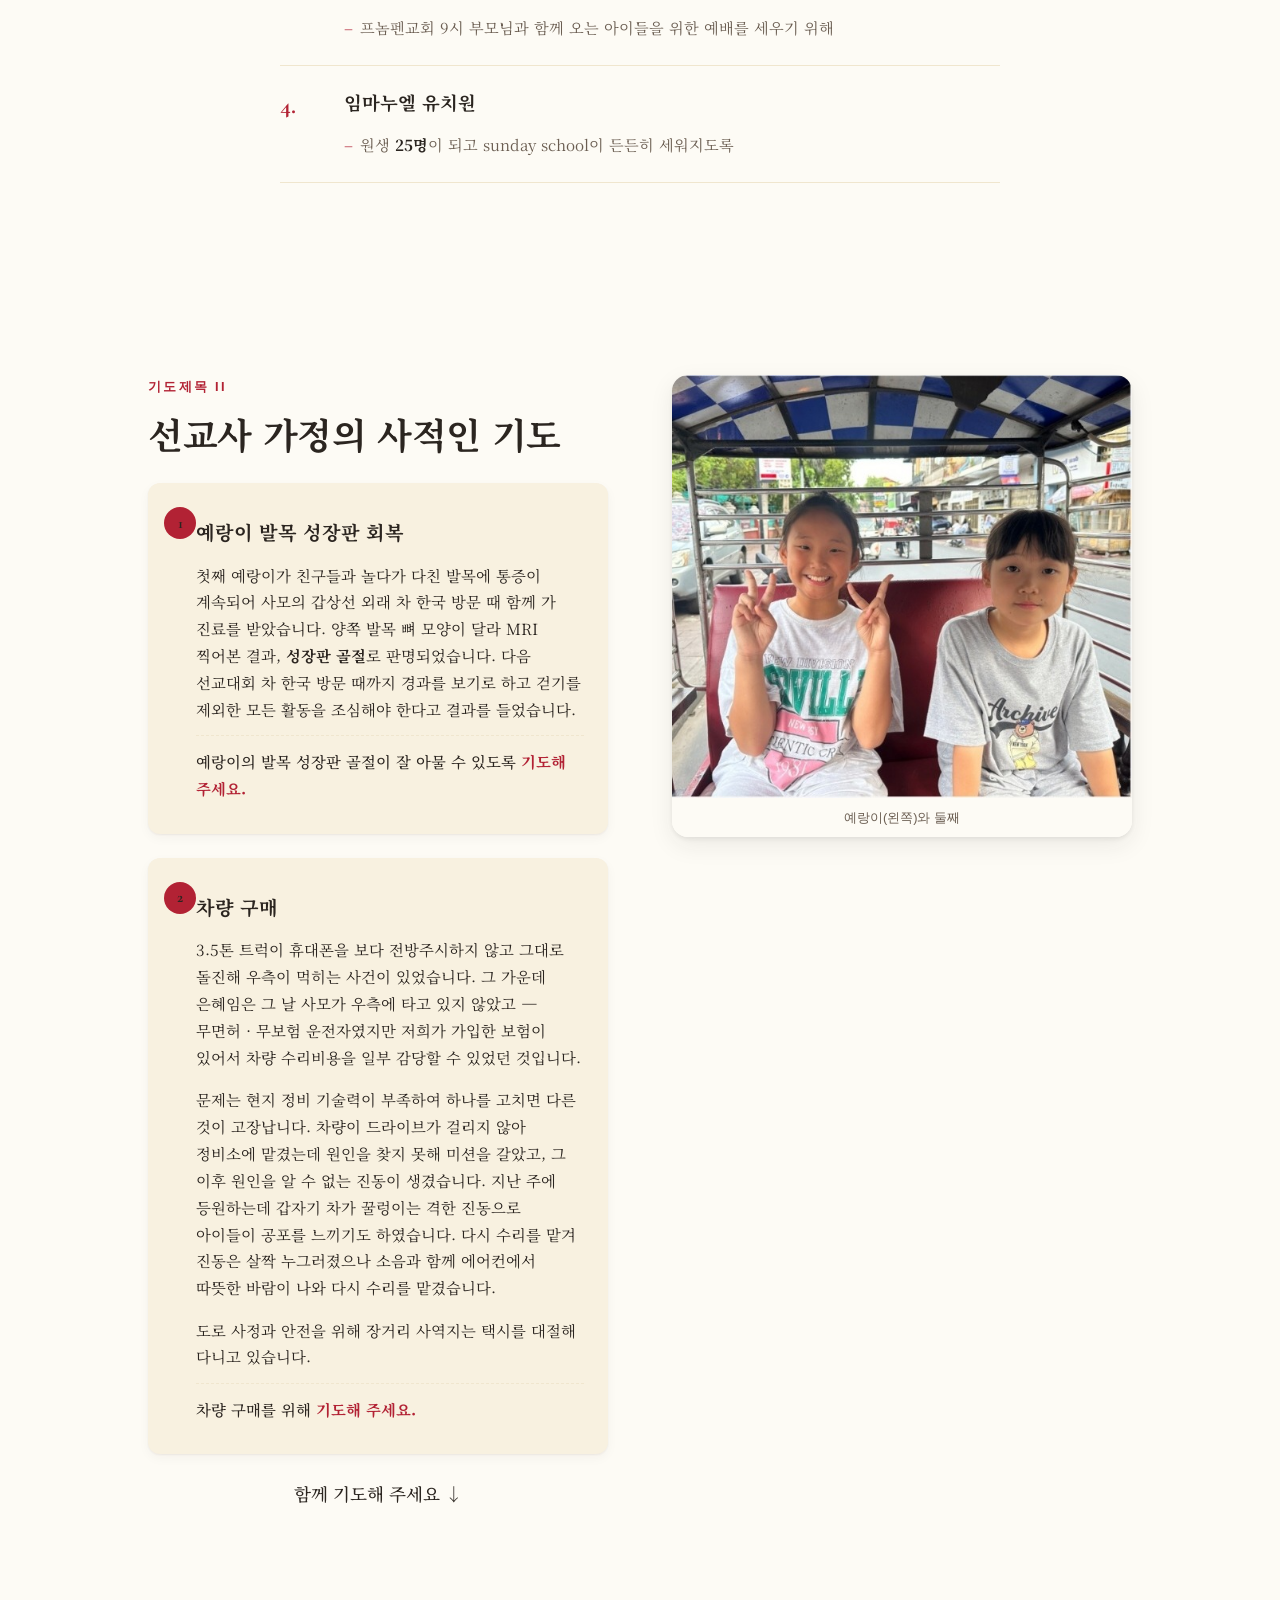
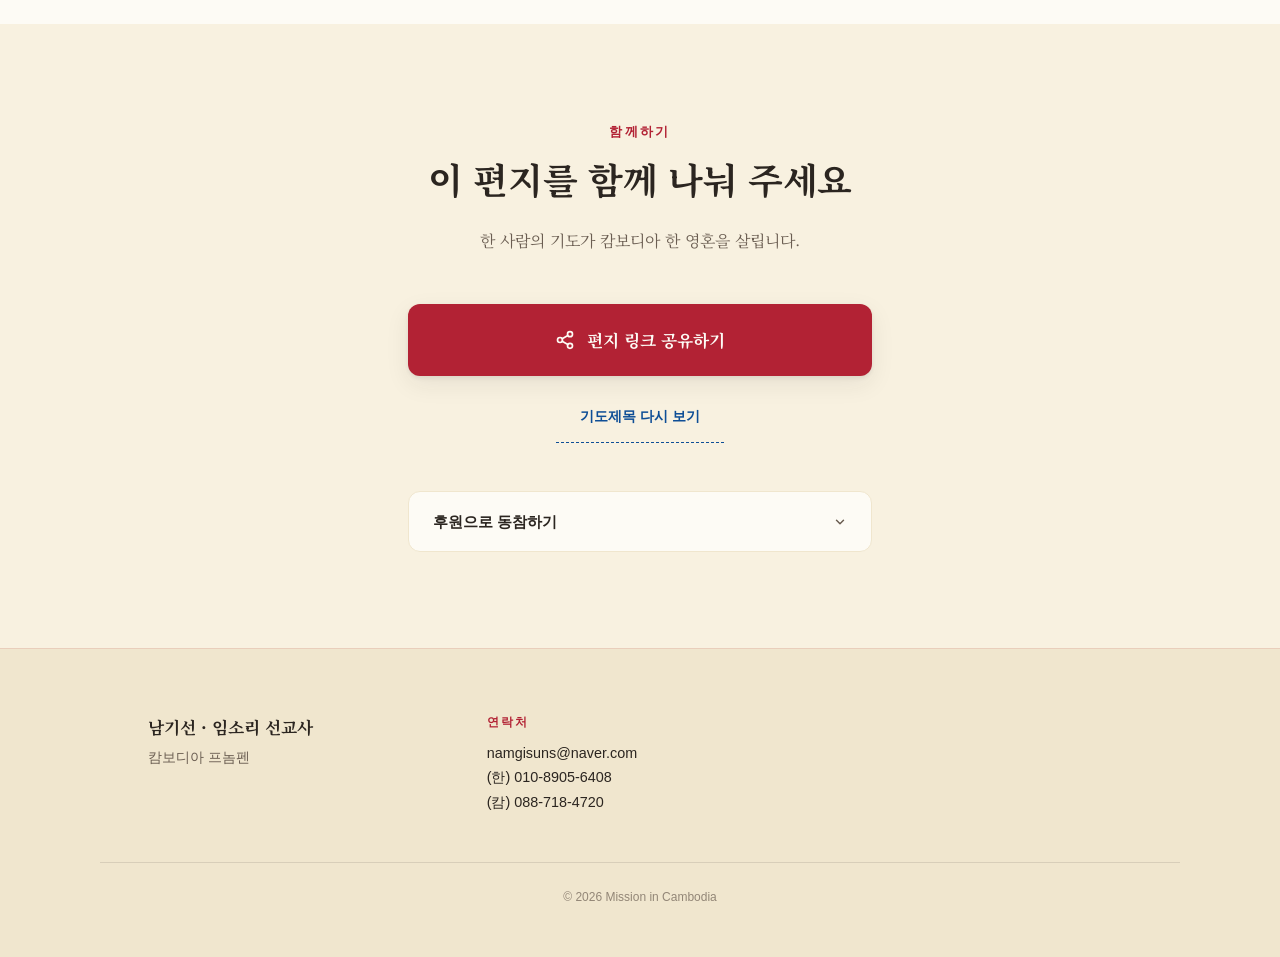
==== commit 4e04434b: "refactor: 단체사진 작은 사이즈 재배치 + 유치원 카드 삭제 + 기도제목 구분자 정정 이미지 재배치 - S6(기도제목 I) 풀폭 헤더 단체사진(slide_006/img_01" ====
--- a/index.source.html
+++ b/index.source.html
@@ -226,7 +226,7 @@
       </div>
 
       <p class="gallery-label">교회가 세워지는 자리</p>
-      <div class="gallery gallery-3" data-gallery="schools-2">
+      <div class="gallery gallery-4" data-gallery="schools-2">
         <figure>
           <img src="extracted_images/slide_004/img_04.jpeg" alt="단기팀과 현지 사역자들의 단체 사진" loading="lazy" />
         </figure>
@@ -235,6 +235,9 @@
         </figure>
         <figure>
           <img src="extracted_images/slide_004/img_06.jpeg" alt="모임 후 아이들과 나누는 다과의 시간" loading="lazy" />
+        </figure>
+        <figure>
+          <img src="extracted_images/slide_006/img_01.jpeg" alt="제자교회 청년 성도들과 함께 선 남기선 선교사 — 프놈펜" loading="lazy" />
         </figure>
       </div>
     </div>
@@ -251,24 +254,6 @@
         <p>캄보디아 교육과정과 가치관은 정직보다는 꾀가, 하나님이 아닌 불교에 뿌리를 두었습니다. 저희 유치원은 한국의 유아교육과정에 기독교 가치관을 담은 <strong>KOMA 커리큘럼</strong>을 바탕으로 가르치고 있습니다. 또한 연 1회 KOMA 교사 수련회, 분기별 교사 세미나에 참여해 영적 재충전 뿐만 아니라 사명을 새롭게 하는 귀한 시간을 갖고 있습니다.</p>
 
         <p>지난해 졸업 후 줄어든 원생을 놓고 기도부탁하였습니다. 졸업생만큼 채워져 <strong>20명의 유아들</strong>이 다니게 되었습니다. 또한 이번 2월부터 현지 선생님이 주일 3:30분에 지역 아동을 초대해 복음을 전하는 선데이스쿨을 시작하였습니다. <em>주일에 이곳이 교회가 됩니다.</em></p>
-      </div>
-
-      <div class="kg-cards">
-        <article class="kg-card">
-          <p class="kg-num">20</p>
-          <p class="kg-label">원생 회복</p>
-          <p class="kg-desc">졸업생만큼 새 원생이 채워졌습니다</p>
-        </article>
-        <article class="kg-card">
-          <p class="kg-num">3:30</p>
-          <p class="kg-label">선데이스쿨 시작</p>
-          <p class="kg-desc">주일 오후, 지역 아동 초청 시작</p>
-        </article>
-        <article class="kg-card">
-          <p class="kg-num">25</p>
-          <p class="kg-label">기도하는 다음 걸음</p>
-          <p class="kg-desc">원생 25명, 든든한 sunday school</p>
-        </article>
       </div>
 
       <p class="closing-line">원생이 25명이 되도록, 선데이스쿨에 아이들이 꾸준히 나와 교회가 든든히 세워지도록 <strong>기도해 주세요.</strong></p>
@@ -309,14 +294,9 @@
         <span class="hero-divider hero-divider--center" aria-hidden="true"></span>
       </div>
 
-      <figure class="prayer-1-photo">
-        <img src="extracted_images/slide_006/img_01.jpeg" alt="제자교회 청년 성도들과 함께 선 남기선 선교사" loading="lazy" data-gallery="prayer-1" />
-        <figcaption>제자교회 청년들과 함께 — 프놈펜</figcaption>
-      </figure>
-
       <ol class="prayer-list">
         <li class="prayer-item">
-          <p>남기선 &amp; 임소리 선교사 <strong>성령충만, 말씀충만</strong></p>
+          <p>남기선&amp;임소리 선교사 <strong>성령충만, 말씀충만</strong></p>
         </li>
 
         <li class="prayer-item">
@@ -337,9 +317,9 @@
             <li>가오시마</li>
           </ul>
           <ul class="prayer-sublist">
-            <li>셀그룹 구역예배 · 성경공부를 통해 말씀 위에 굳건한 믿음이 세워지도록</li>
-            <li>현지 사역자 <strong>성령충만 &amp; 말씀충만</strong> (지역복음화), 가족 건강, 자녀 축복</li>
-            <li>아이들이 학업을 이수할 수 있도록 장학생 후원자가 세워지게 (<strong>아오랄교회 · 스누얼교회</strong>)</li>
+            <li>셀그룹 구역예배, 성경공부를 통해 말씀 위에 굳건한 믿음이 세워지도록</li>
+            <li>현지 사역자 <strong>성령충만&amp;말씀충만</strong> (지역복음화), 가족 건강, 자녀 축복</li>
+            <li>아이들이 학업을 이수할 수 있도록 장학생 후원자가 세워지게 (<strong>아오랄교회, 스누얼교회</strong>)</li>
             <li>프놈펜교회 9시 부모님과 함께 오는 아이들을 위한 예배를 세우기 위해</li>
           </ul>
         </li>
--- a/style.css
+++ b/style.css
@@ -690,6 +690,14 @@
   .gallery-3 { grid-template-columns: repeat(3, 1fr); }
 }
 
+.gallery-4 {
+  grid-template-columns: repeat(2, 1fr);
+}
+
+@media (min-width: 600px) {
+  .gallery-4 { grid-template-columns: repeat(4, 1fr); }
+}
+
 .gallery-square {
   grid-template-columns: repeat(2, 1fr);
 }
@@ -792,51 +800,6 @@
   background: var(--bg);
 }
 
-.kg-cards {
-  display: grid;
-  grid-template-columns: 1fr;
-  gap: var(--s-4);
-  margin: var(--s-7) 0;
-}
-
-@media (min-width: 600px) {
-  .kg-cards { grid-template-columns: repeat(3, 1fr); }
-}
-
-.kg-card {
-  text-align: center;
-  padding: var(--s-6) var(--s-4);
-  background: var(--bg);
-  border-radius: var(--radius-md);
-  box-shadow: var(--shadow-sm);
-  border-top: 3px solid var(--accent-red);
-}
-
-.kg-num {
-  font-family: var(--font-roman);
-  font-size: 3rem;
-  font-weight: 700;
-  line-height: 1;
-  color: var(--accent-red);
-  margin: 0 0 var(--s-2) 0;
-  letter-spacing: -0.02em;
-}
-
-.kg-label {
-  font-family: var(--font-serif);
-  font-size: 1rem;
-  font-weight: 700;
-  margin: 0 0 var(--s-2) 0;
-}
-
-.kg-desc {
-  font-family: var(--font-sans);
-  font-size: 0.85rem;
-  color: var(--text-muted);
-  margin: 0;
-  line-height: 1.5;
-}
-
 .closing-line {
   text-align: center;
   font-size: 1.05rem;
@@ -889,46 +852,6 @@
   font-size: 0.95rem;
   color: var(--text-muted);
   margin: 0;
-}
-
-.prayer-1-photo {
-  margin: 0 0 var(--s-7) 0;
-  border-radius: var(--radius-lg);
-  overflow: hidden;
-  box-shadow: var(--shadow-md);
-  background: var(--bg-deep);
-}
-
-.prayer-1-photo img {
-  width: 100%;
-  height: auto;
-  max-height: 420px;
-  object-fit: cover;
-  object-position: center 30%;
-  cursor: zoom-in;
-  display: block;
-  transition: transform 300ms ease;
-}
-
-.prayer-1-photo img:hover {
-  transform: scale(1.01);
-}
-
-.prayer-1-photo figcaption {
-  font-family: var(--font-sans);
-  font-size: 0.8rem;
-  color: var(--text-muted);
-  text-align: center;
-  padding: var(--s-2) var(--s-3);
-  background: var(--bg);
-}
-
-@media (min-width: 960px) {
-  .prayer-1-photo {
-    max-width: 720px;
-    margin-left: auto;
-    margin-right: auto;
-  }
 }
 
 .prayer-list {
@@ -1584,7 +1507,6 @@
   .prayer-item,
   .big-card,
   .mini-card,
-  .kg-card,
   .quote-bubble,
   .hymn,
   .timeline li {
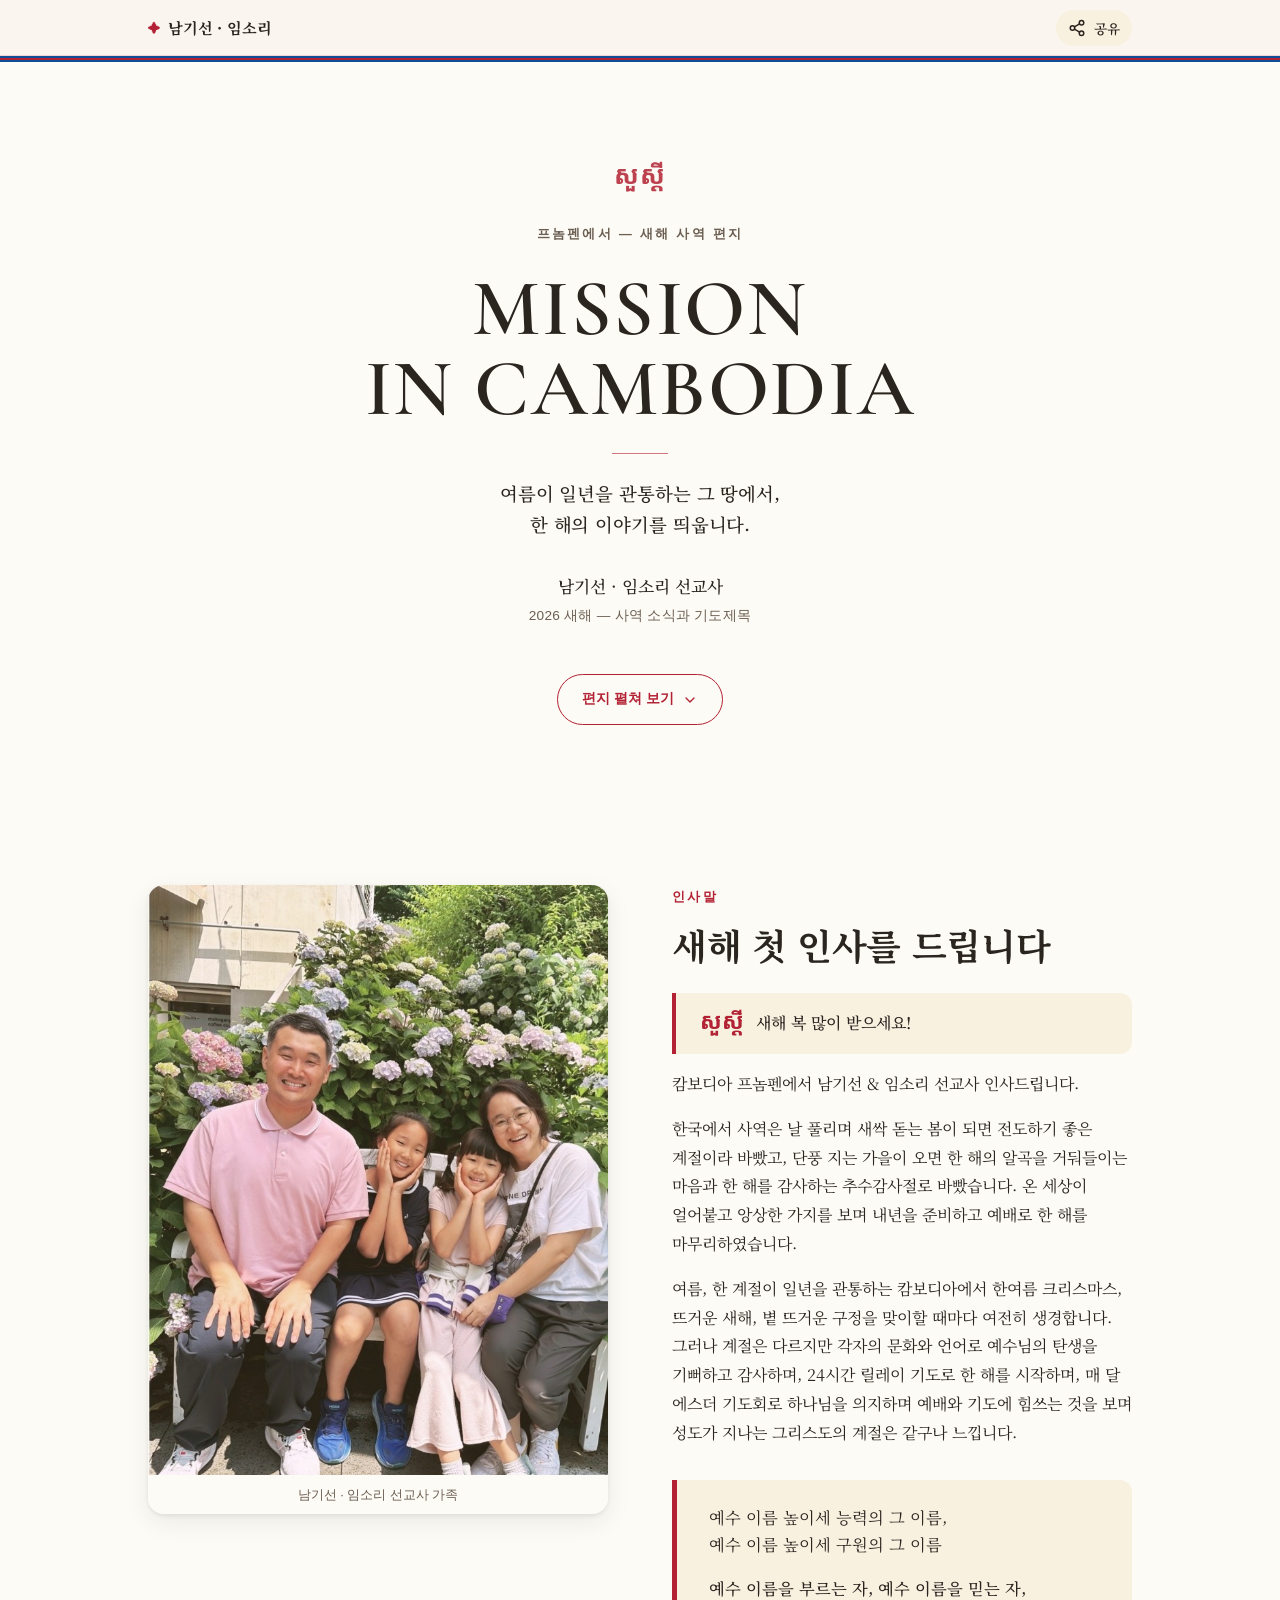
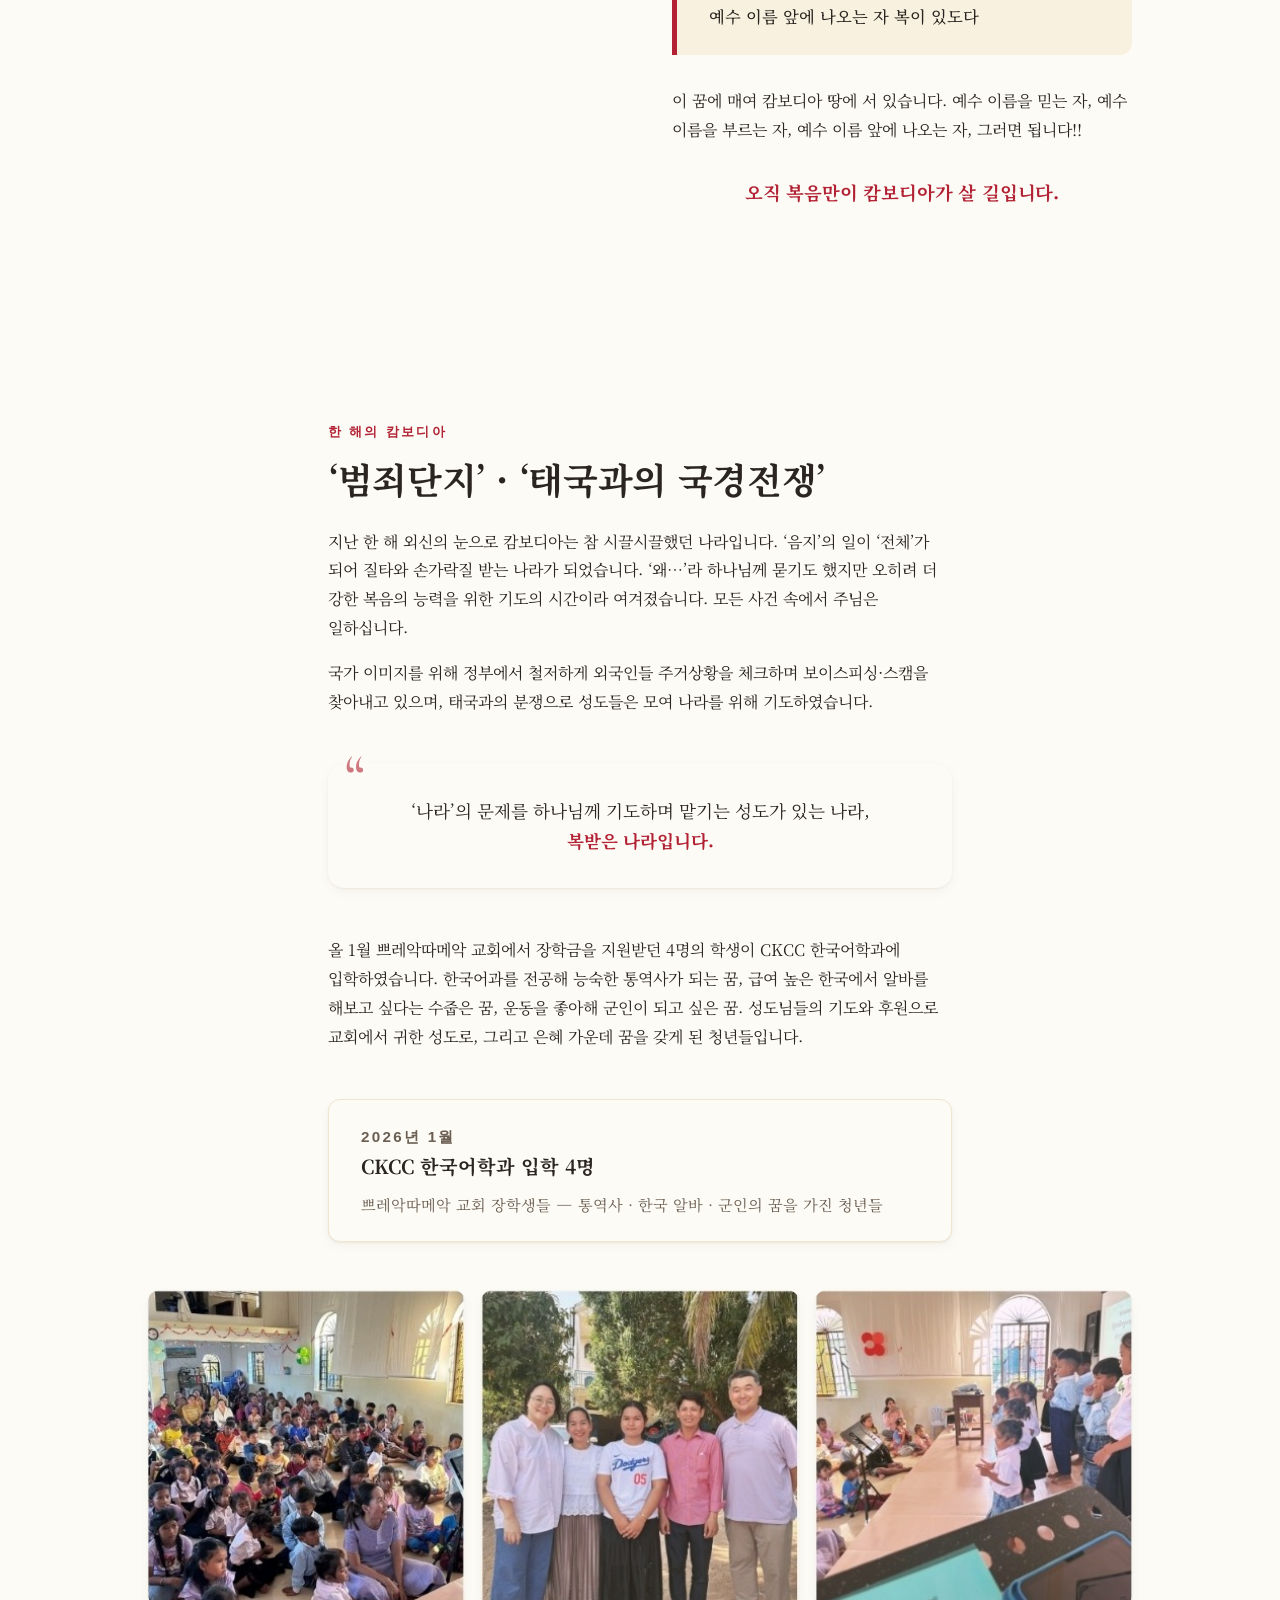
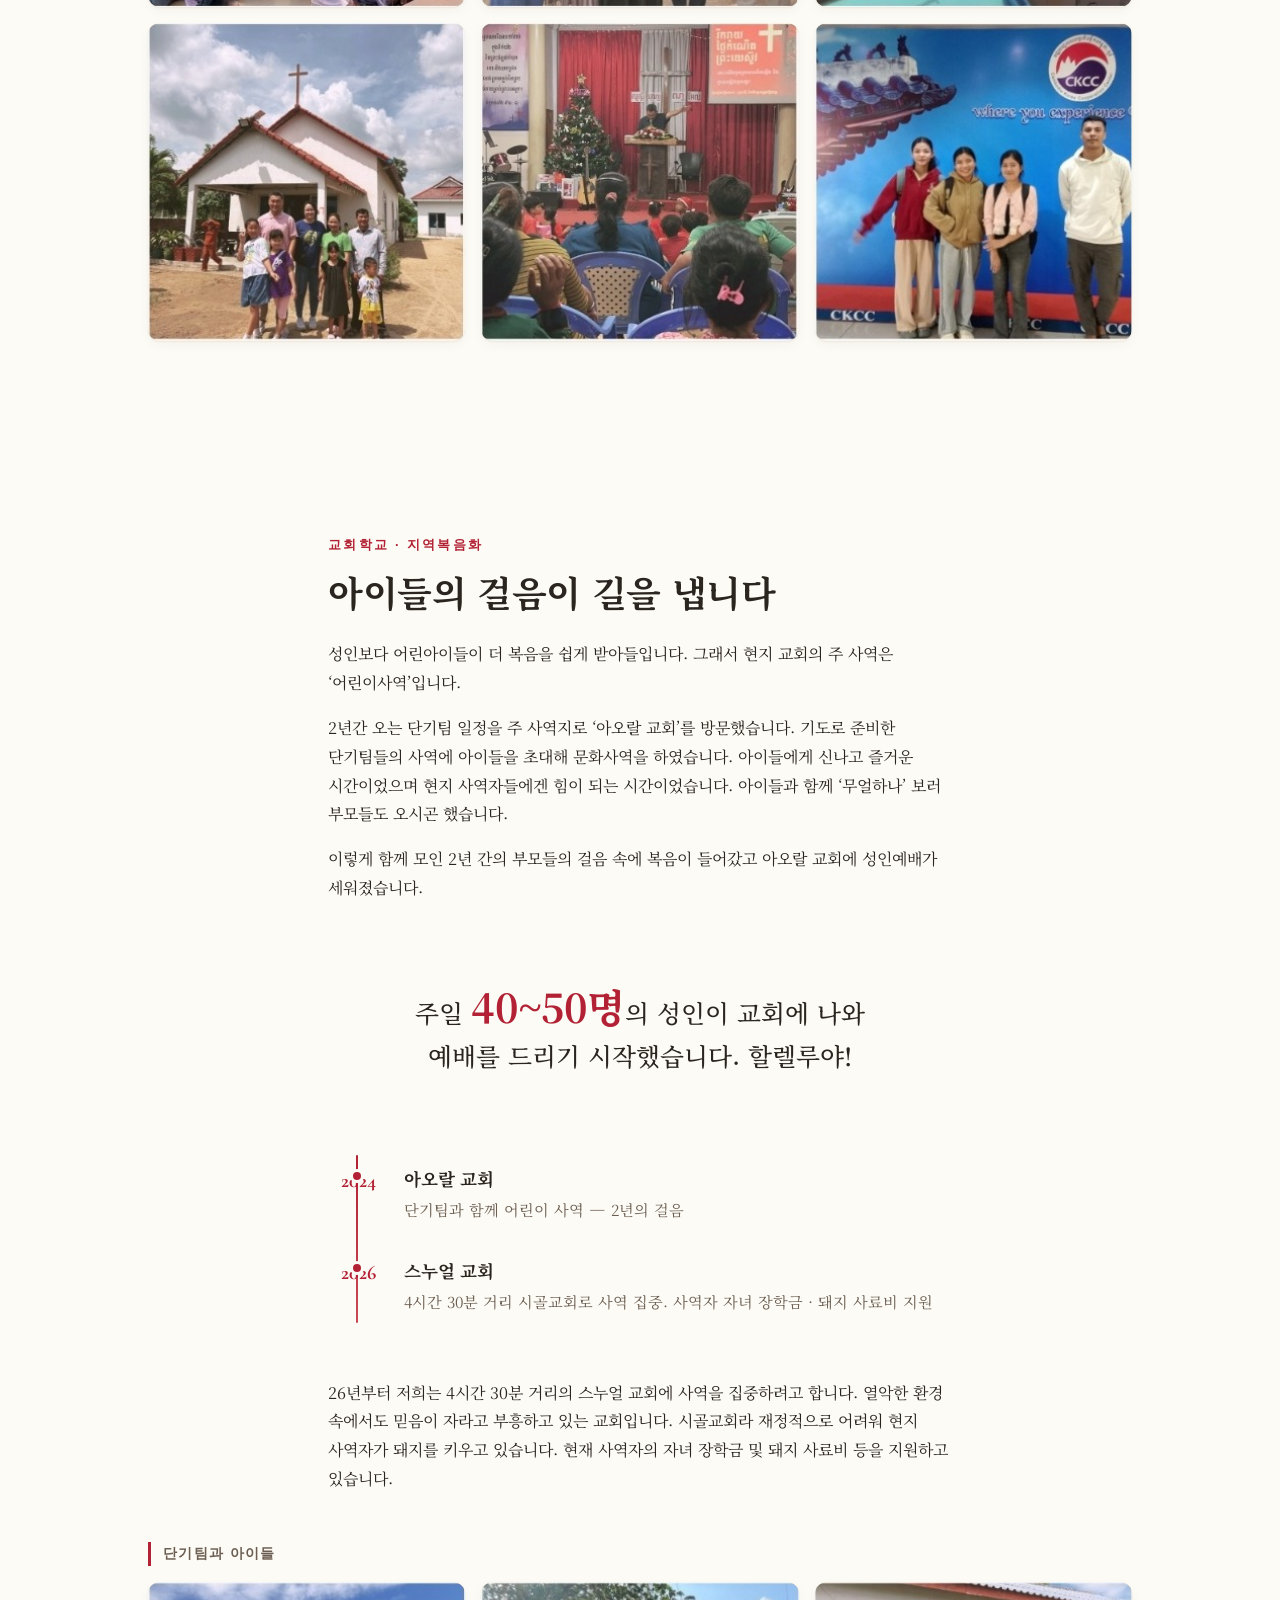
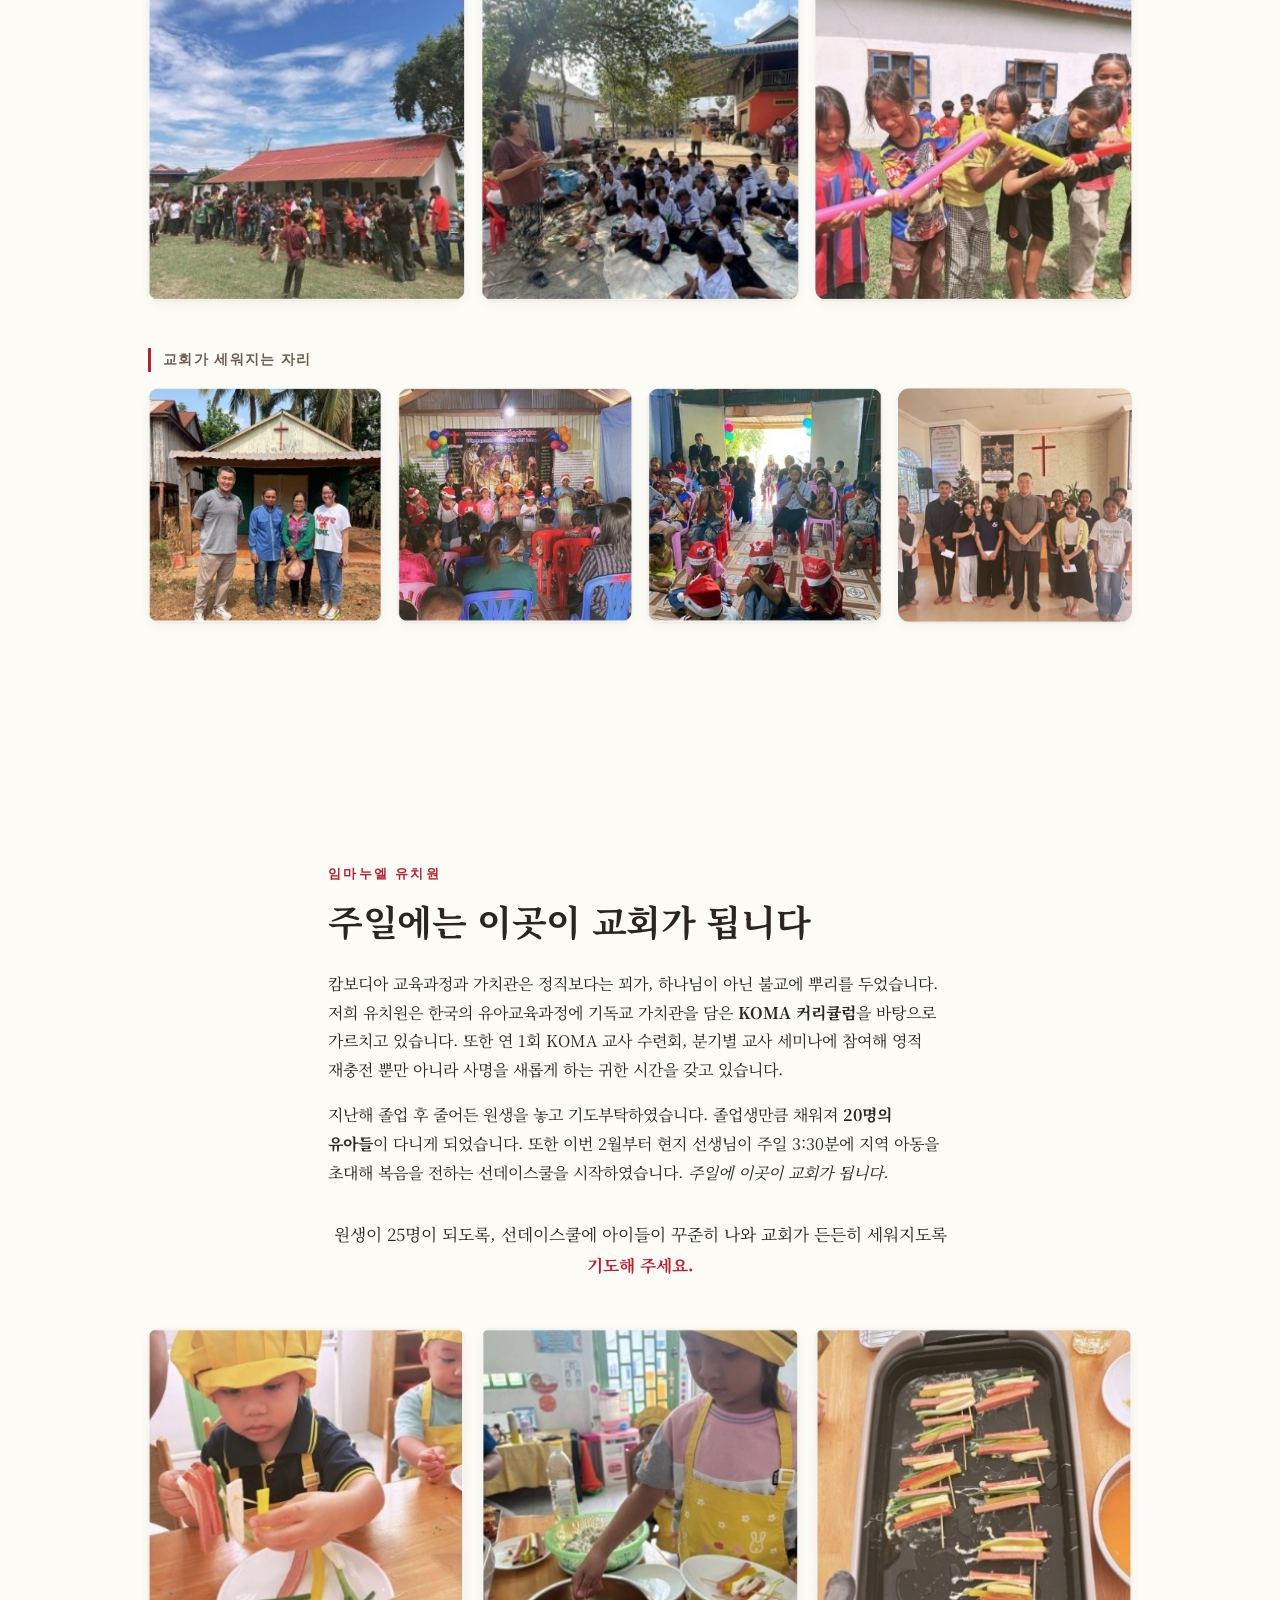
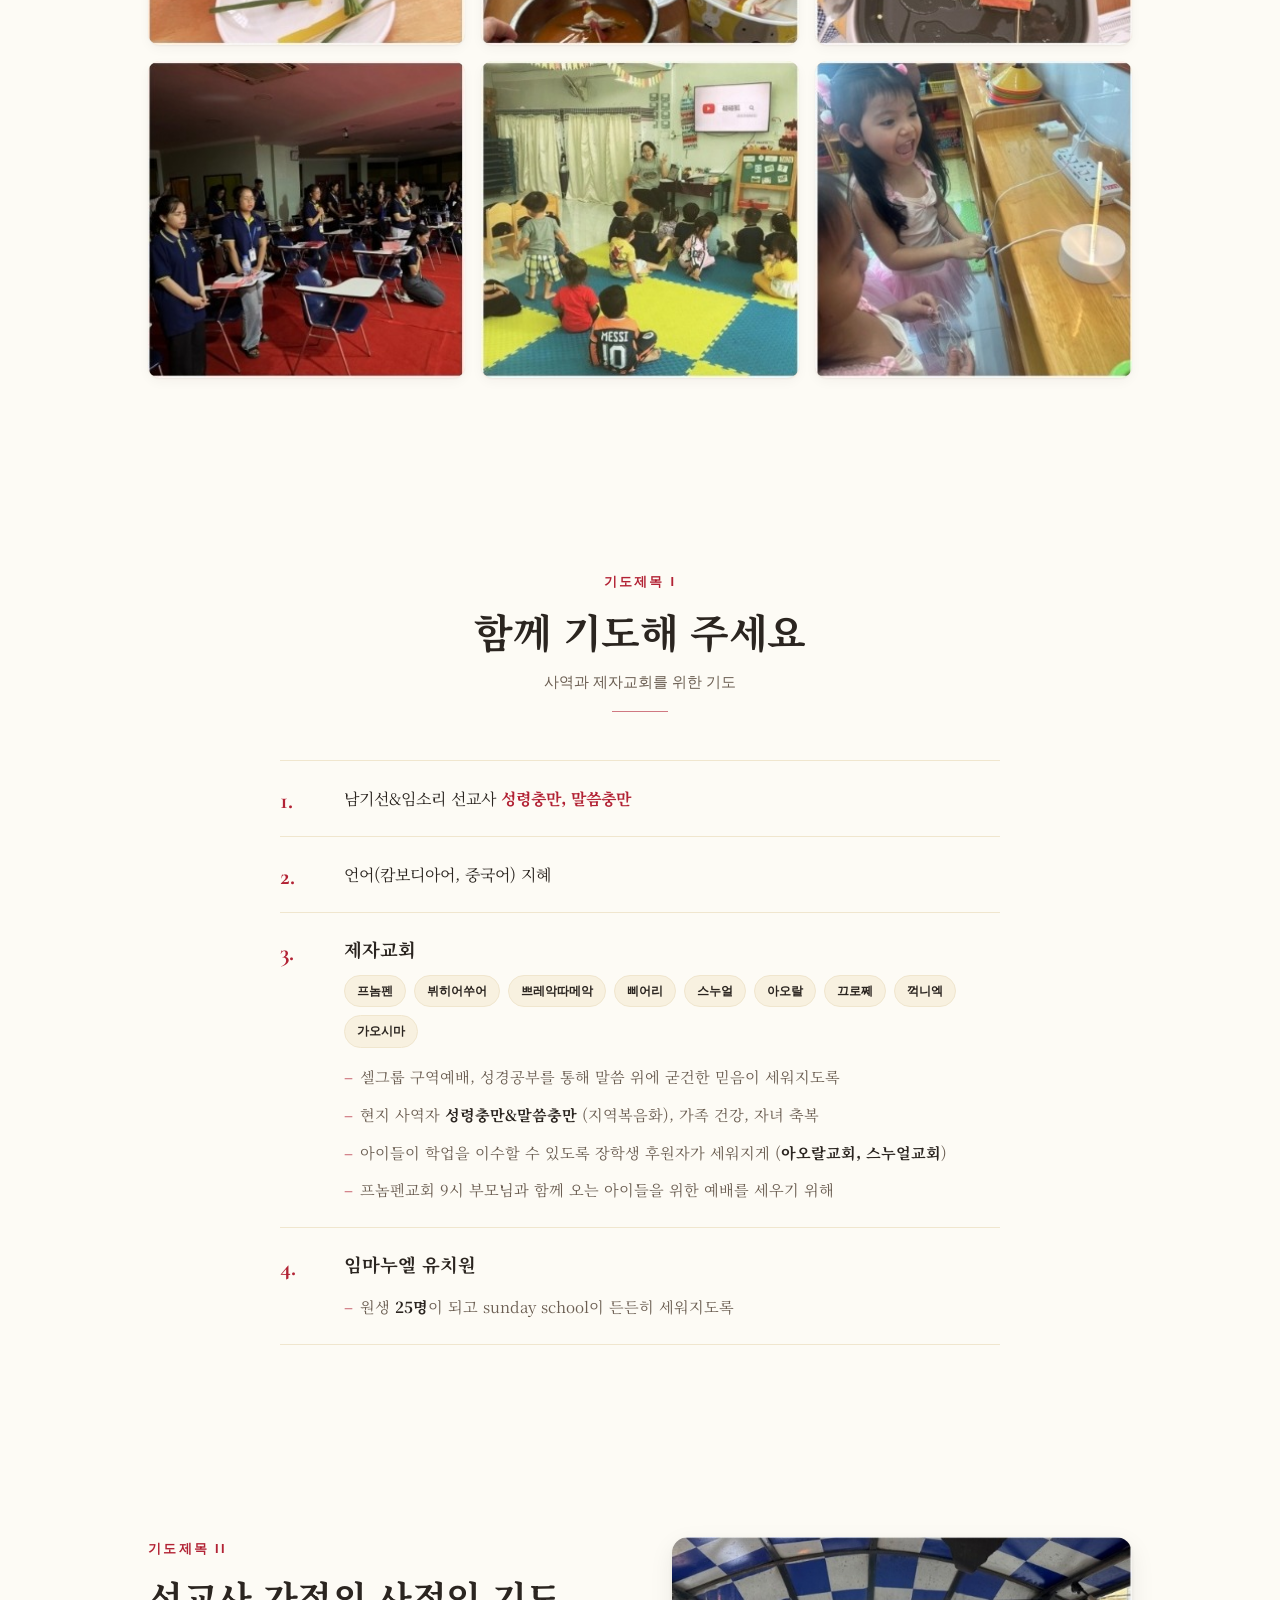
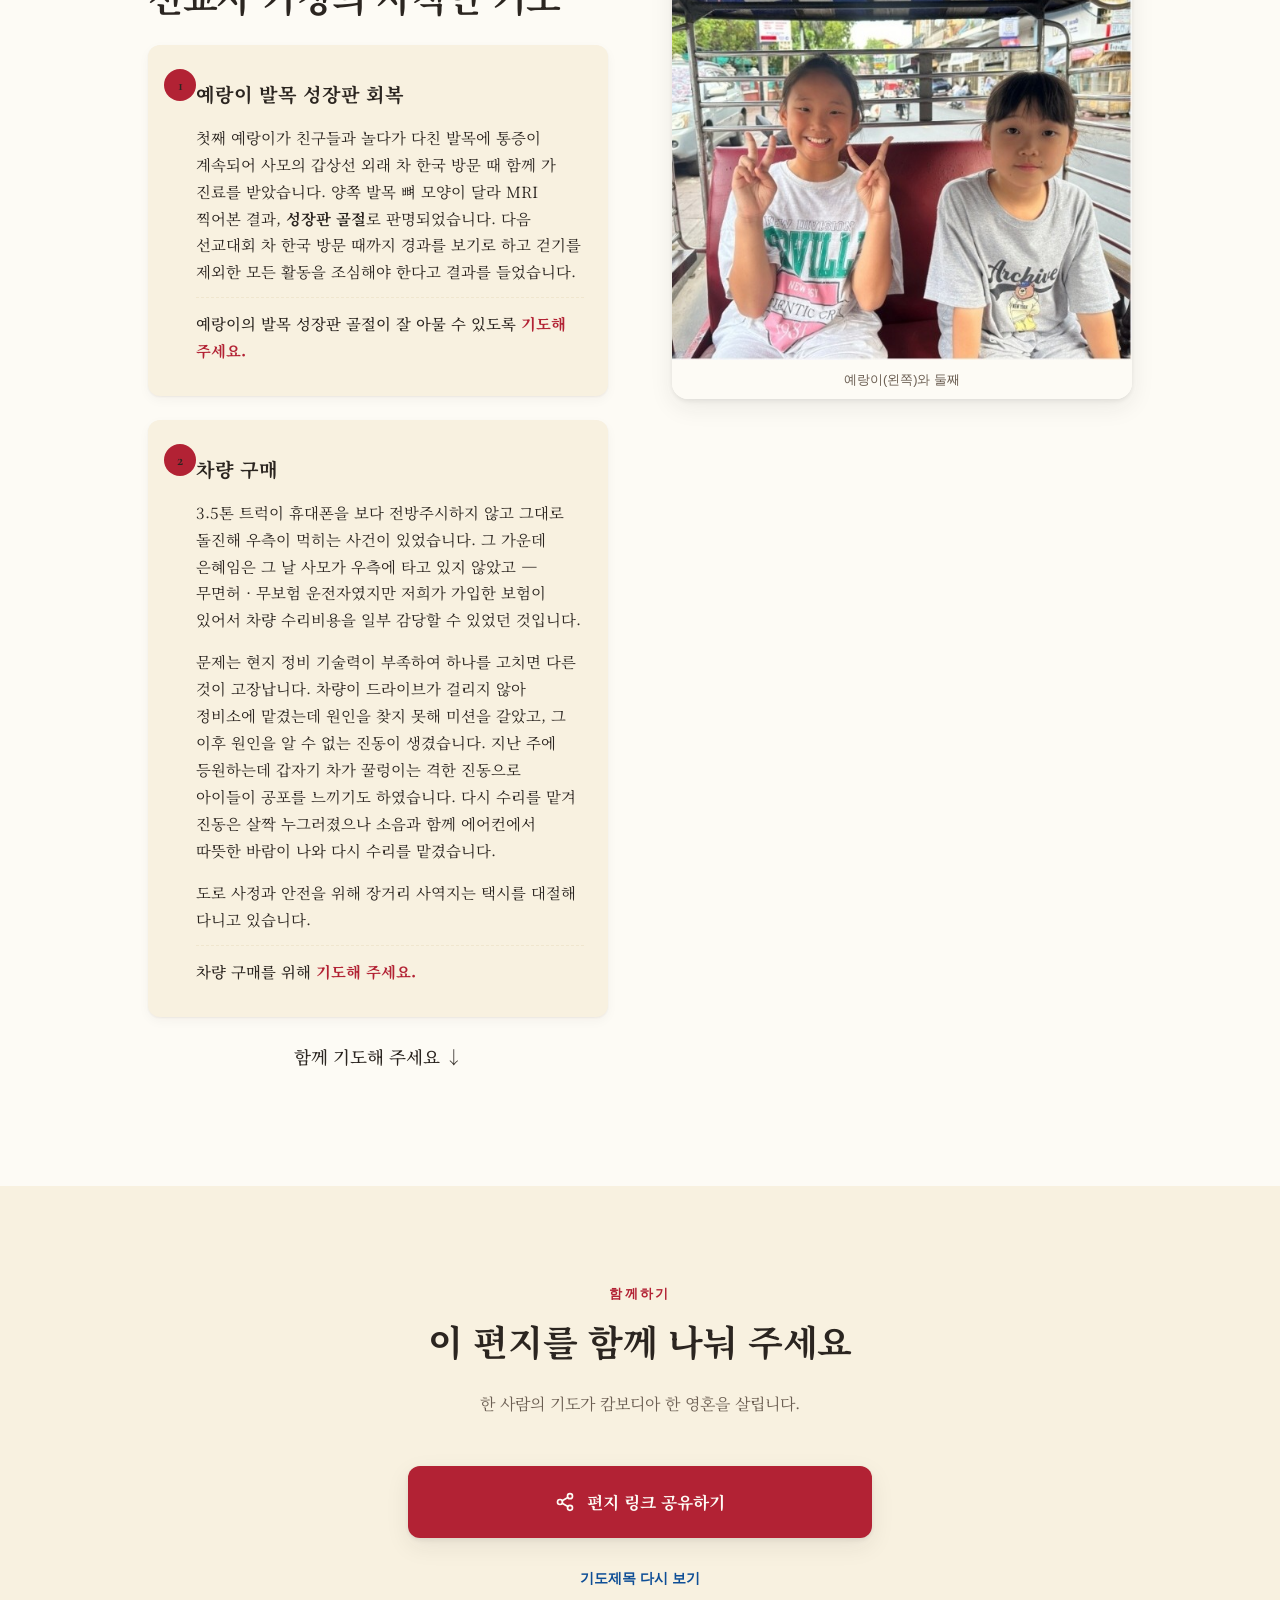
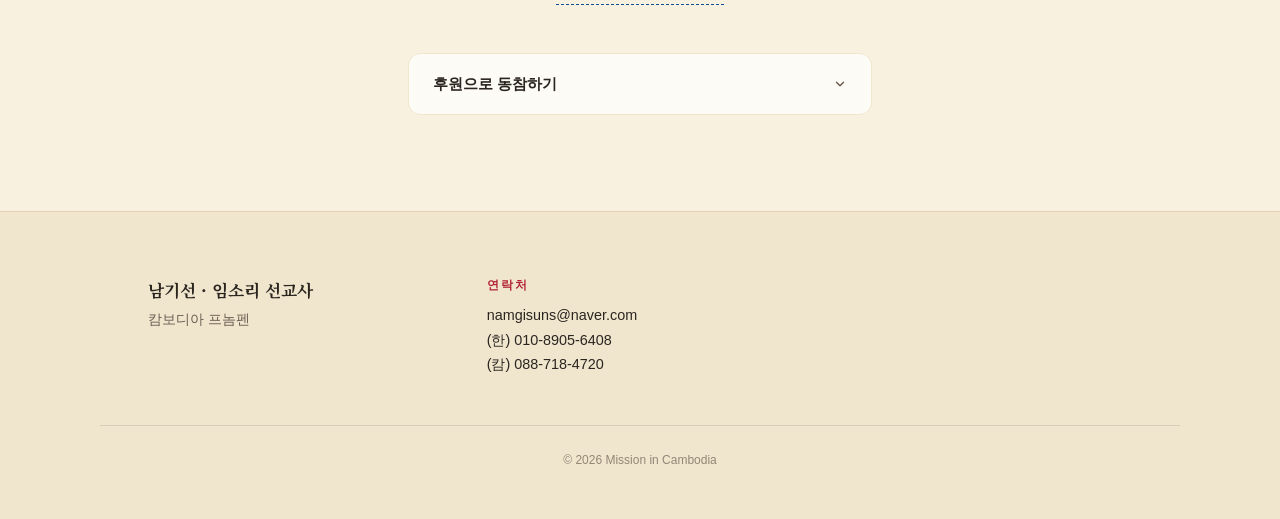
==== commit ca7c8750: "ui: S3 갤러리를 6장 동일 크기 그리드로 통일 기존 비대칭 레이아웃(1 와이드 + 5 작은)에서 1번 사진만 다른 크기여서 시각적으로 어수선했음. .gallery-square" ====
--- a/index.source.html
+++ b/index.source.html
@@ -147,8 +147,8 @@
     </div>
 
     <div class="container gallery-container">
-      <div class="gallery gallery-asymmetric" data-gallery="news">
-        <figure class="g-wide">
+      <div class="gallery gallery-square" data-gallery="news">
+        <figure>
           <img src="extracted_images/slide_003/img_02.jpeg" alt="교회에 모여 예배드리는 캄보디아 어린이들과 성도들" loading="lazy" />
         </figure>
         <figure>
--- a/style.css
+++ b/style.css
@@ -660,24 +660,6 @@
   transform: scale(1.04);
 }
 
-/* asymmetric: 1 wide + 5 small */
-.gallery-asymmetric {
-  grid-template-columns: 1fr 1fr;
-}
-
-.gallery-asymmetric .g-wide {
-  grid-column: 1 / -1;
-  aspect-ratio: 16 / 9;
-}
-
-@media (min-width: 600px) {
-  .gallery-asymmetric { grid-template-columns: repeat(3, 1fr); }
-  .gallery-asymmetric .g-wide {
-    grid-column: 1 / -1;
-    aspect-ratio: 21 / 9;
-  }
-}
-
 @media (min-width: 960px) {
   .gallery { gap: var(--s-4); }
 }
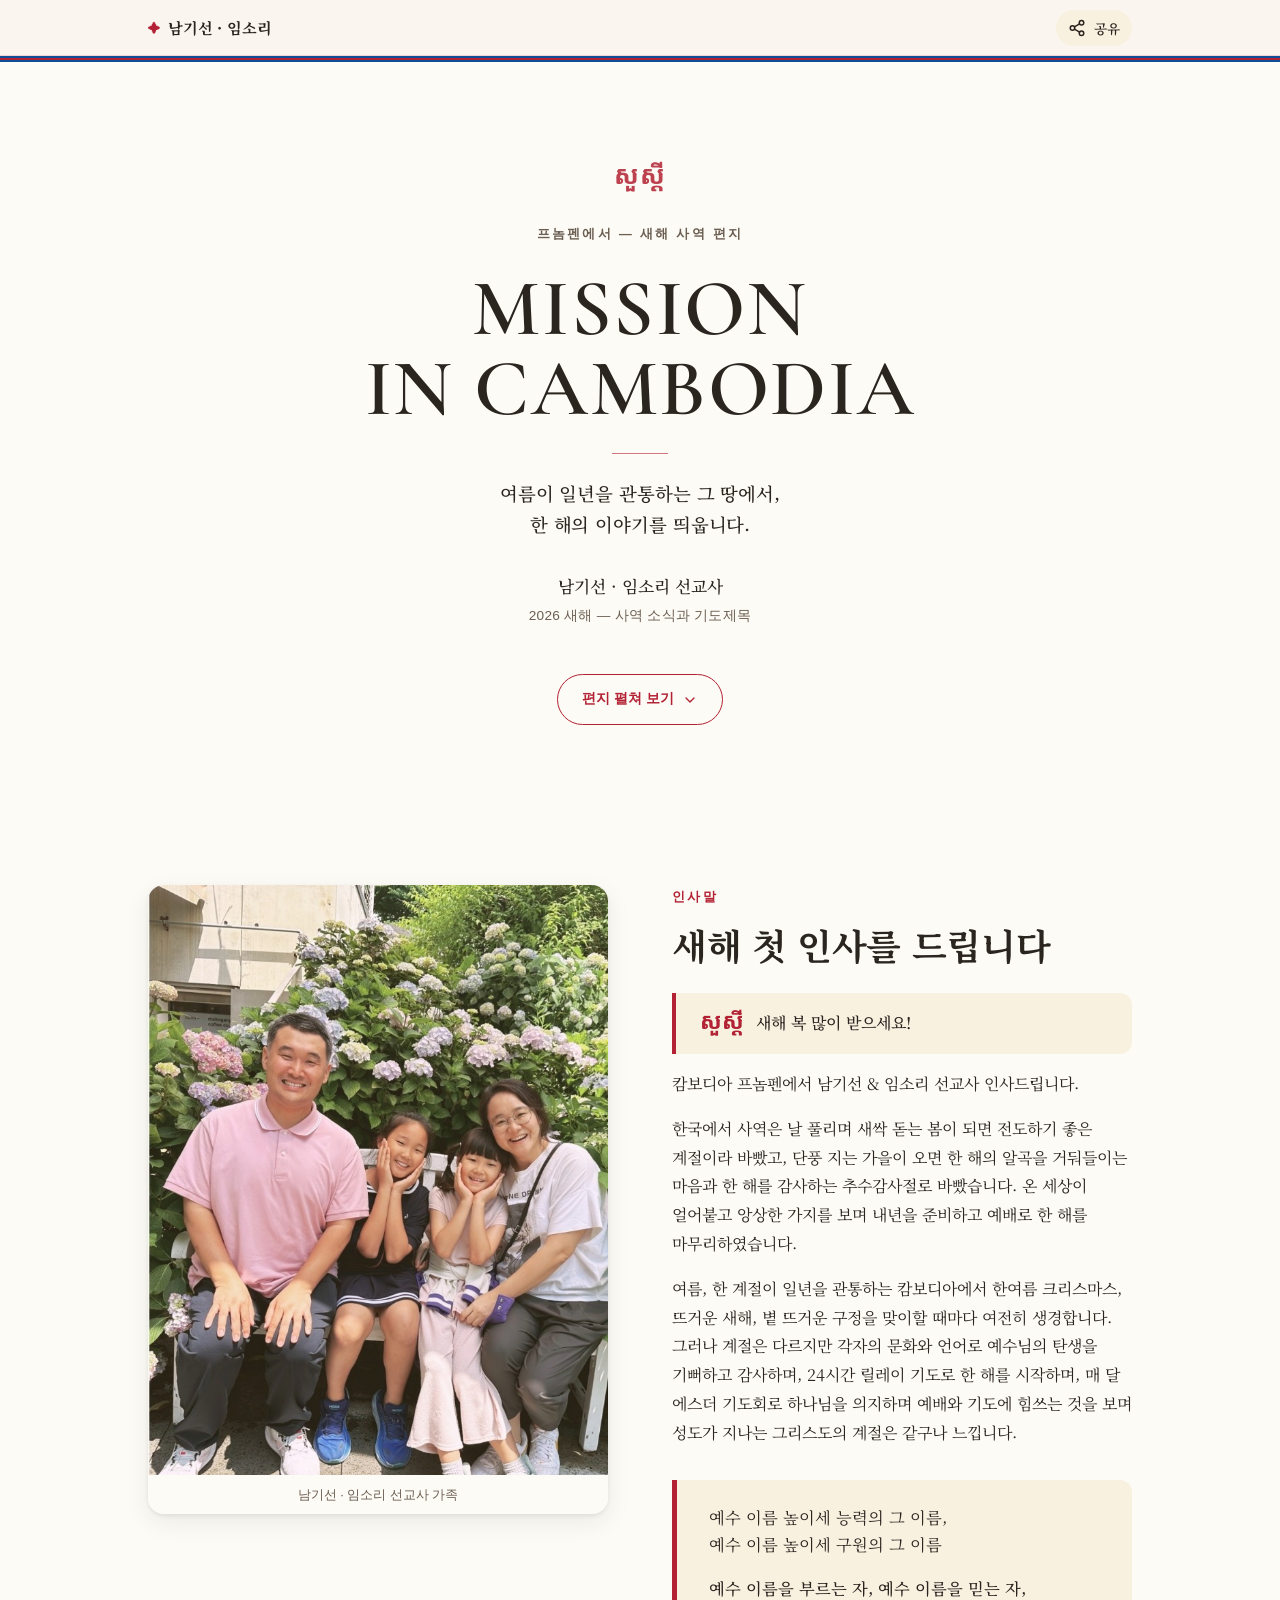
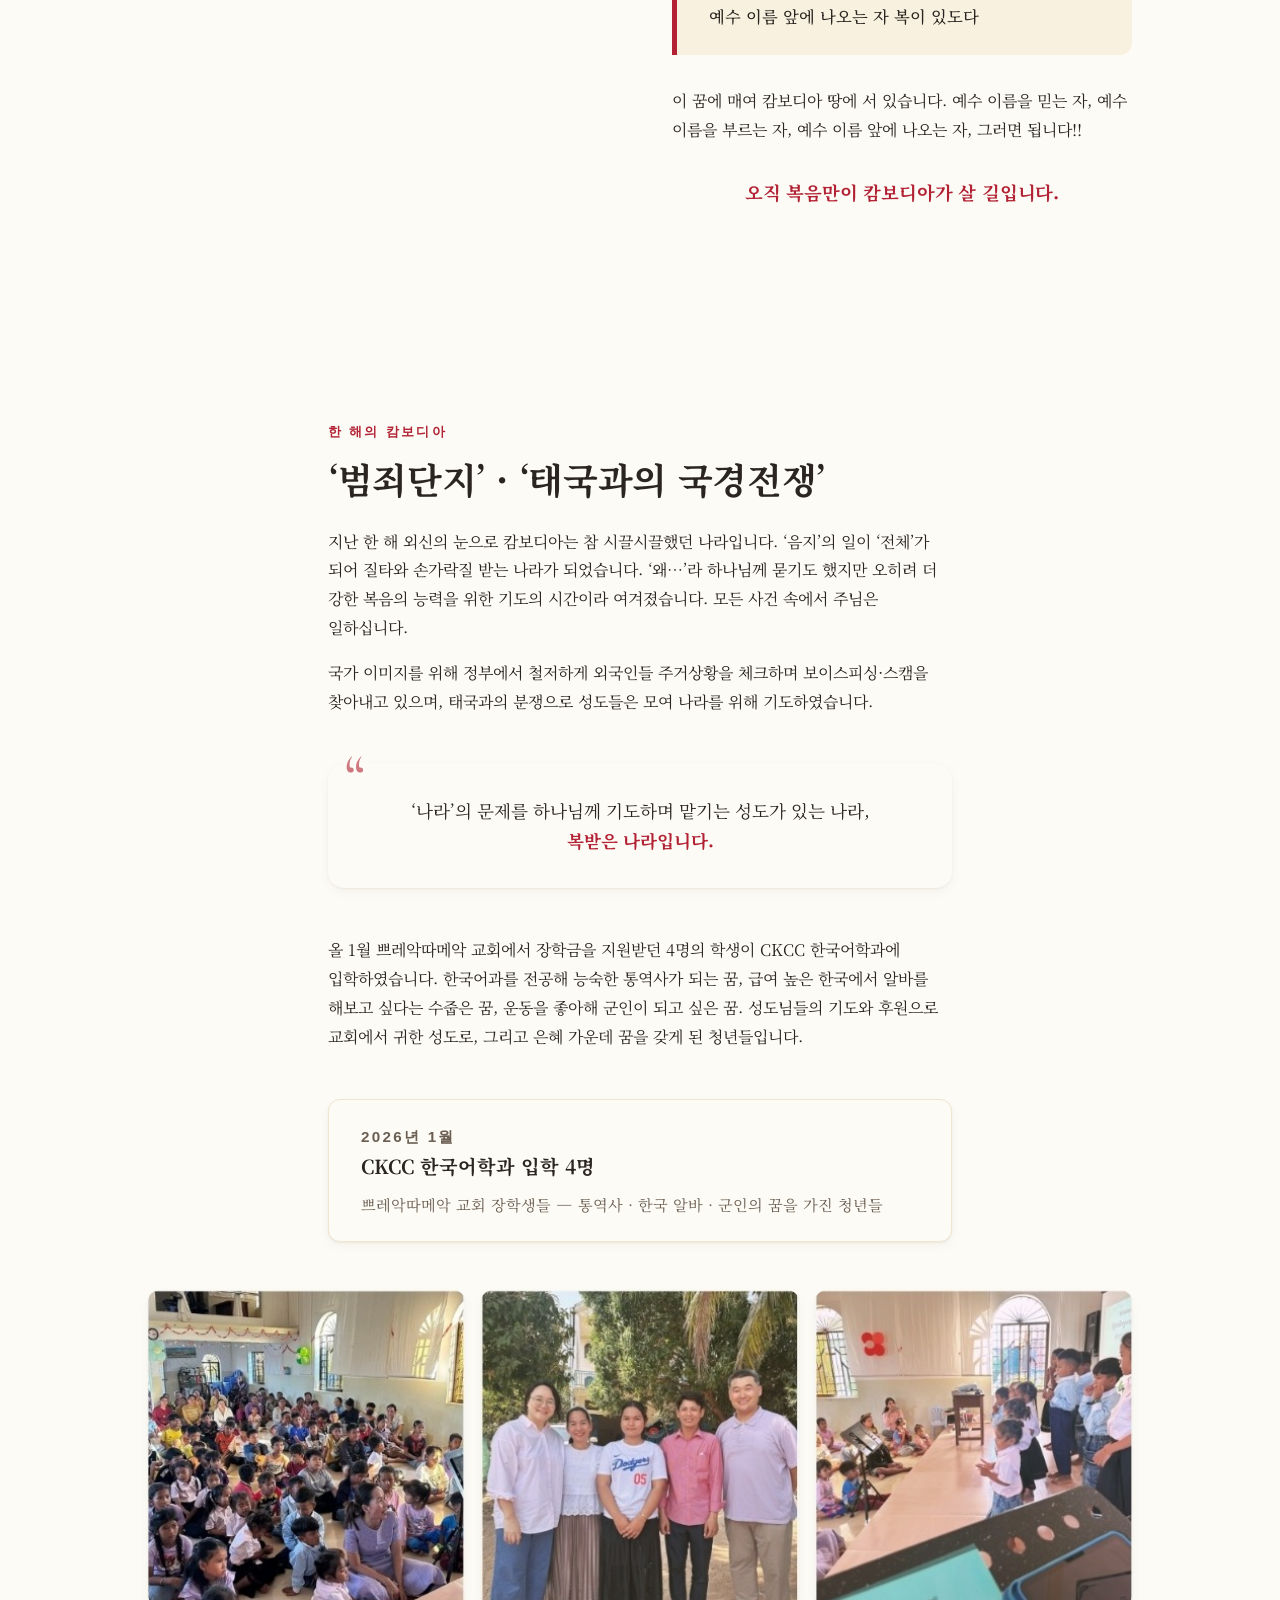
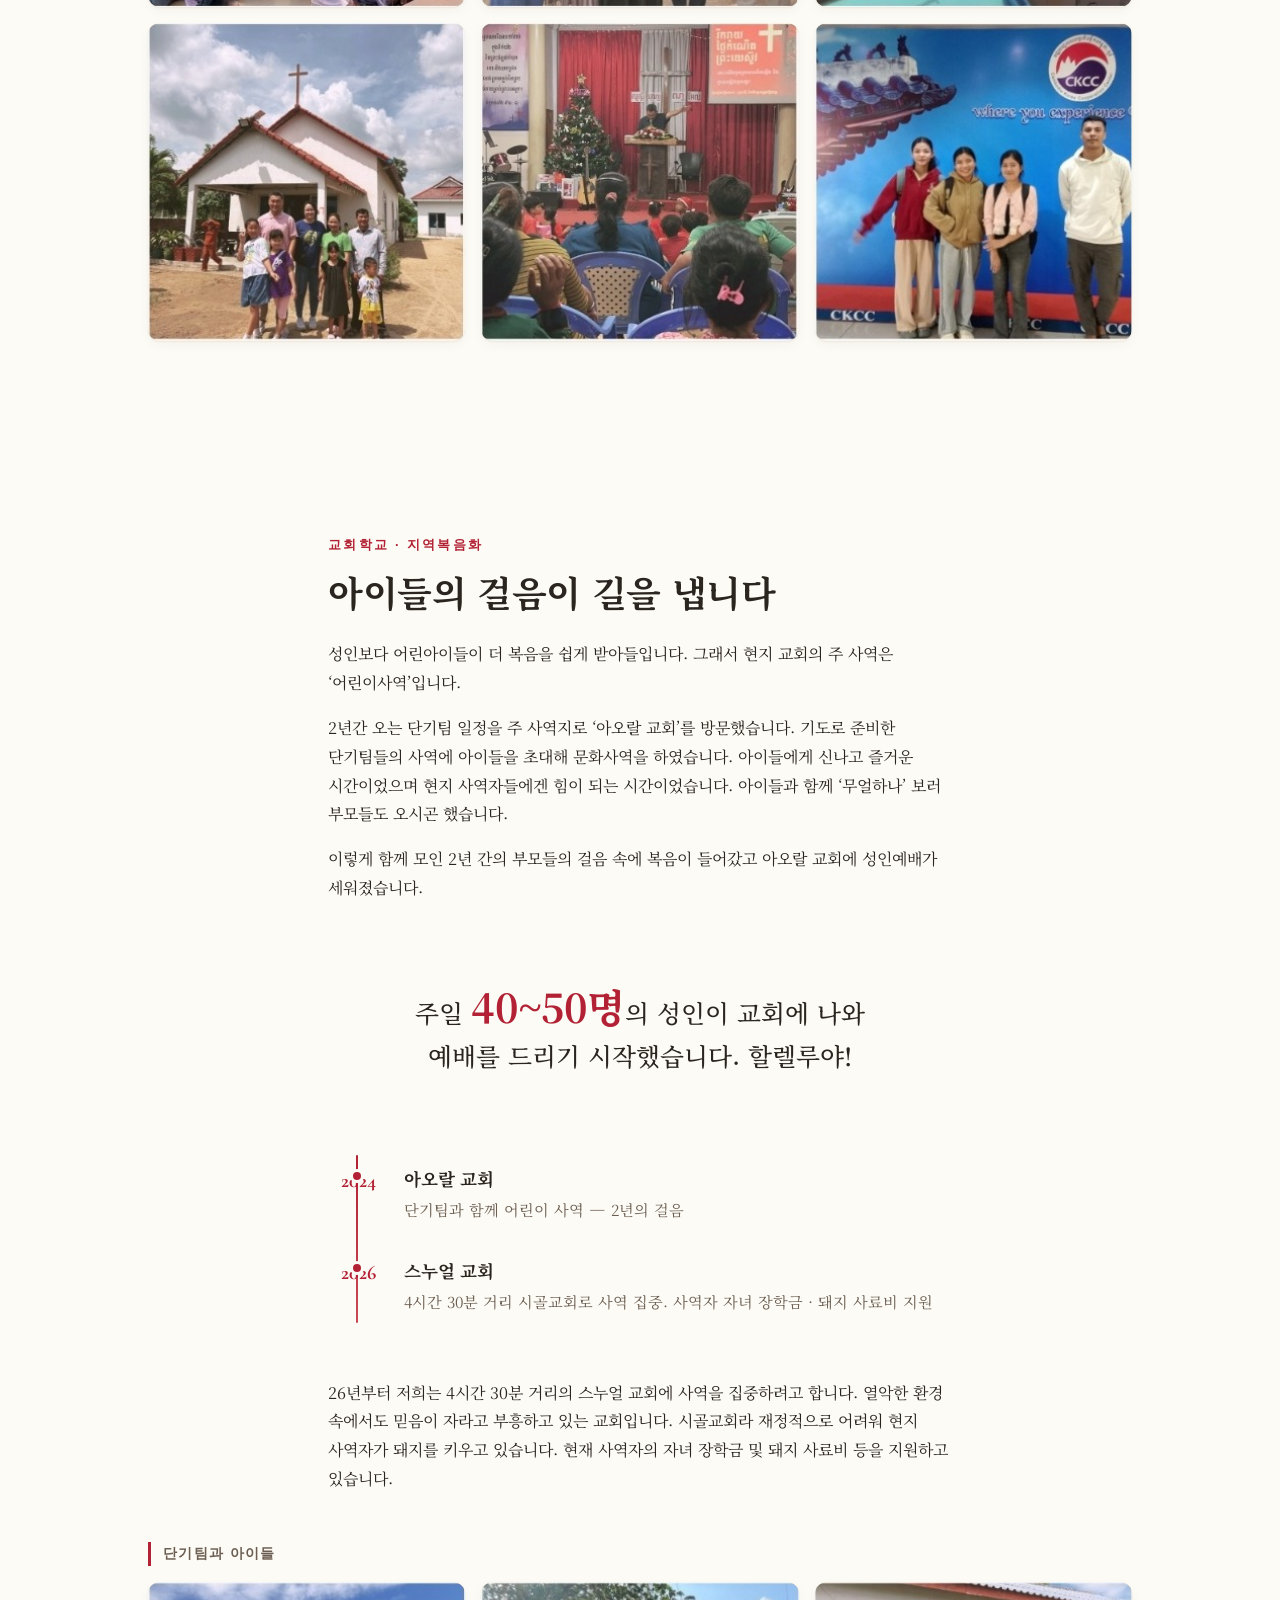
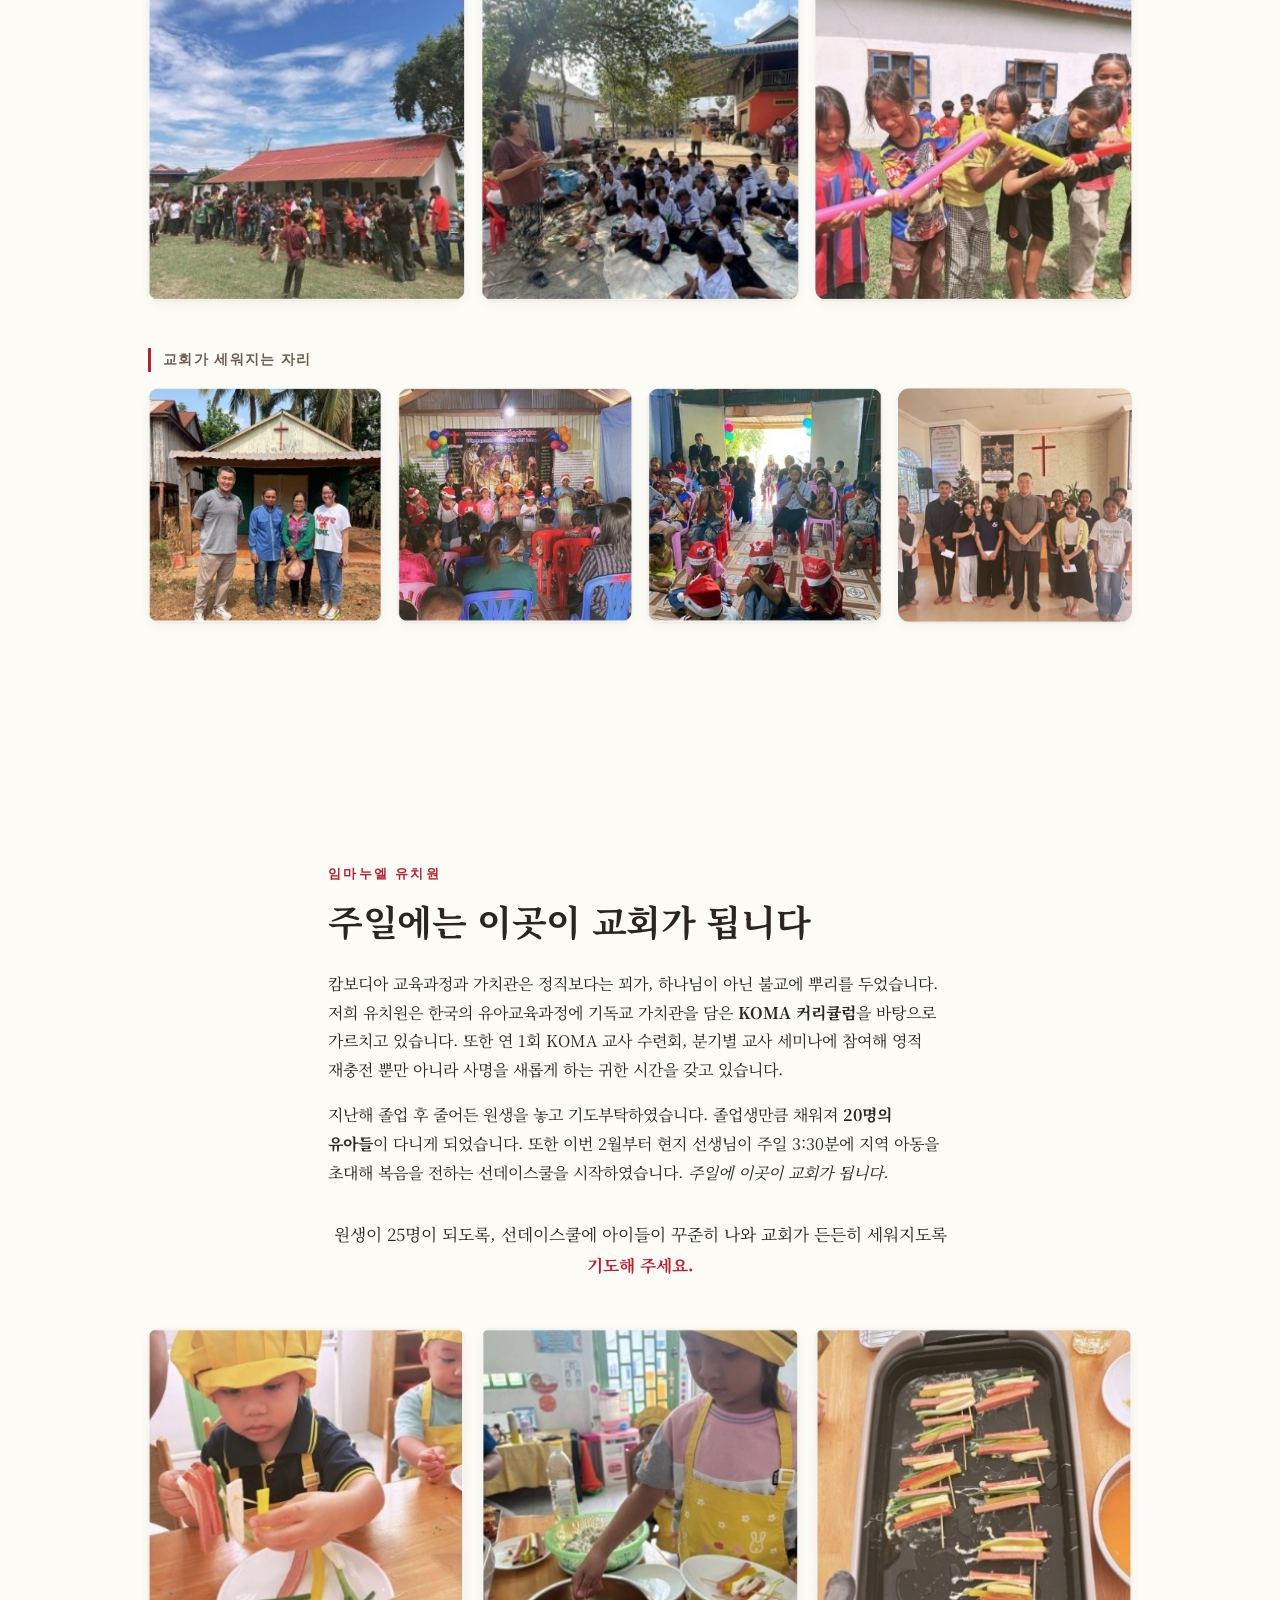
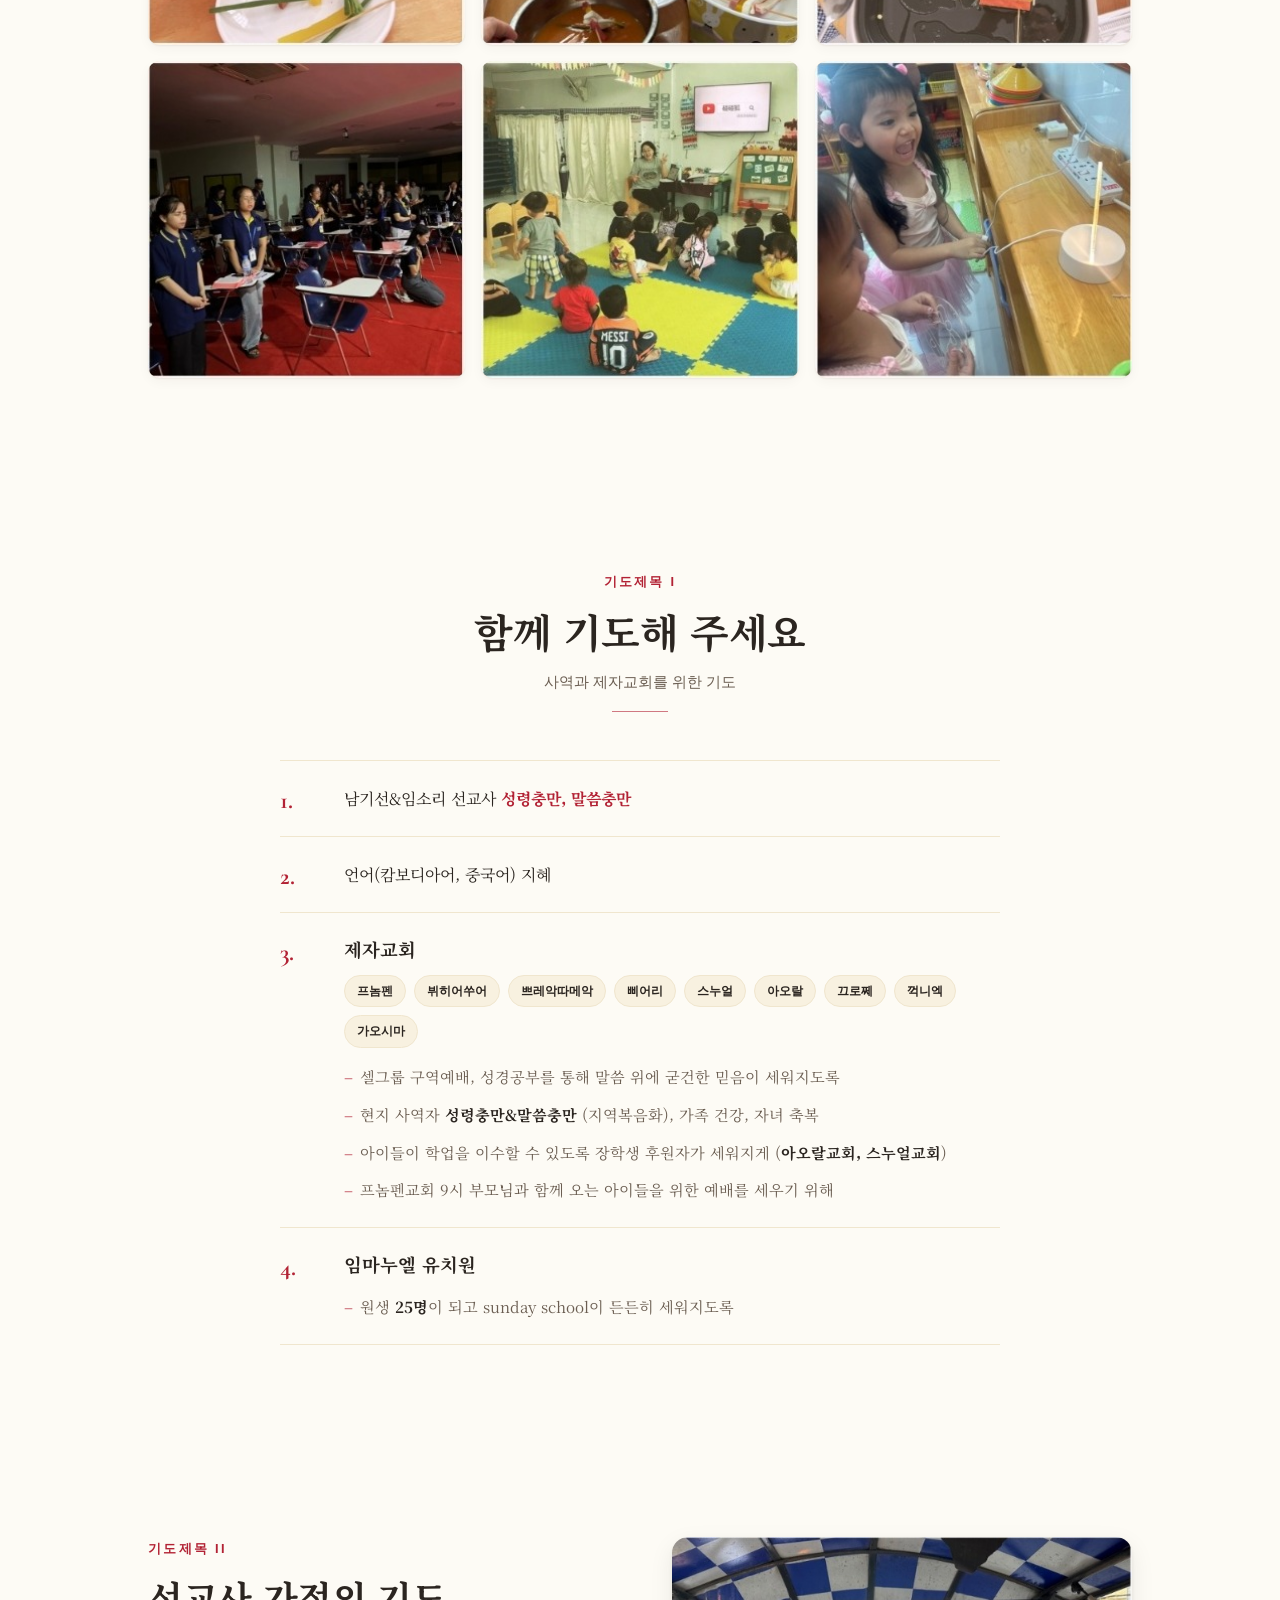
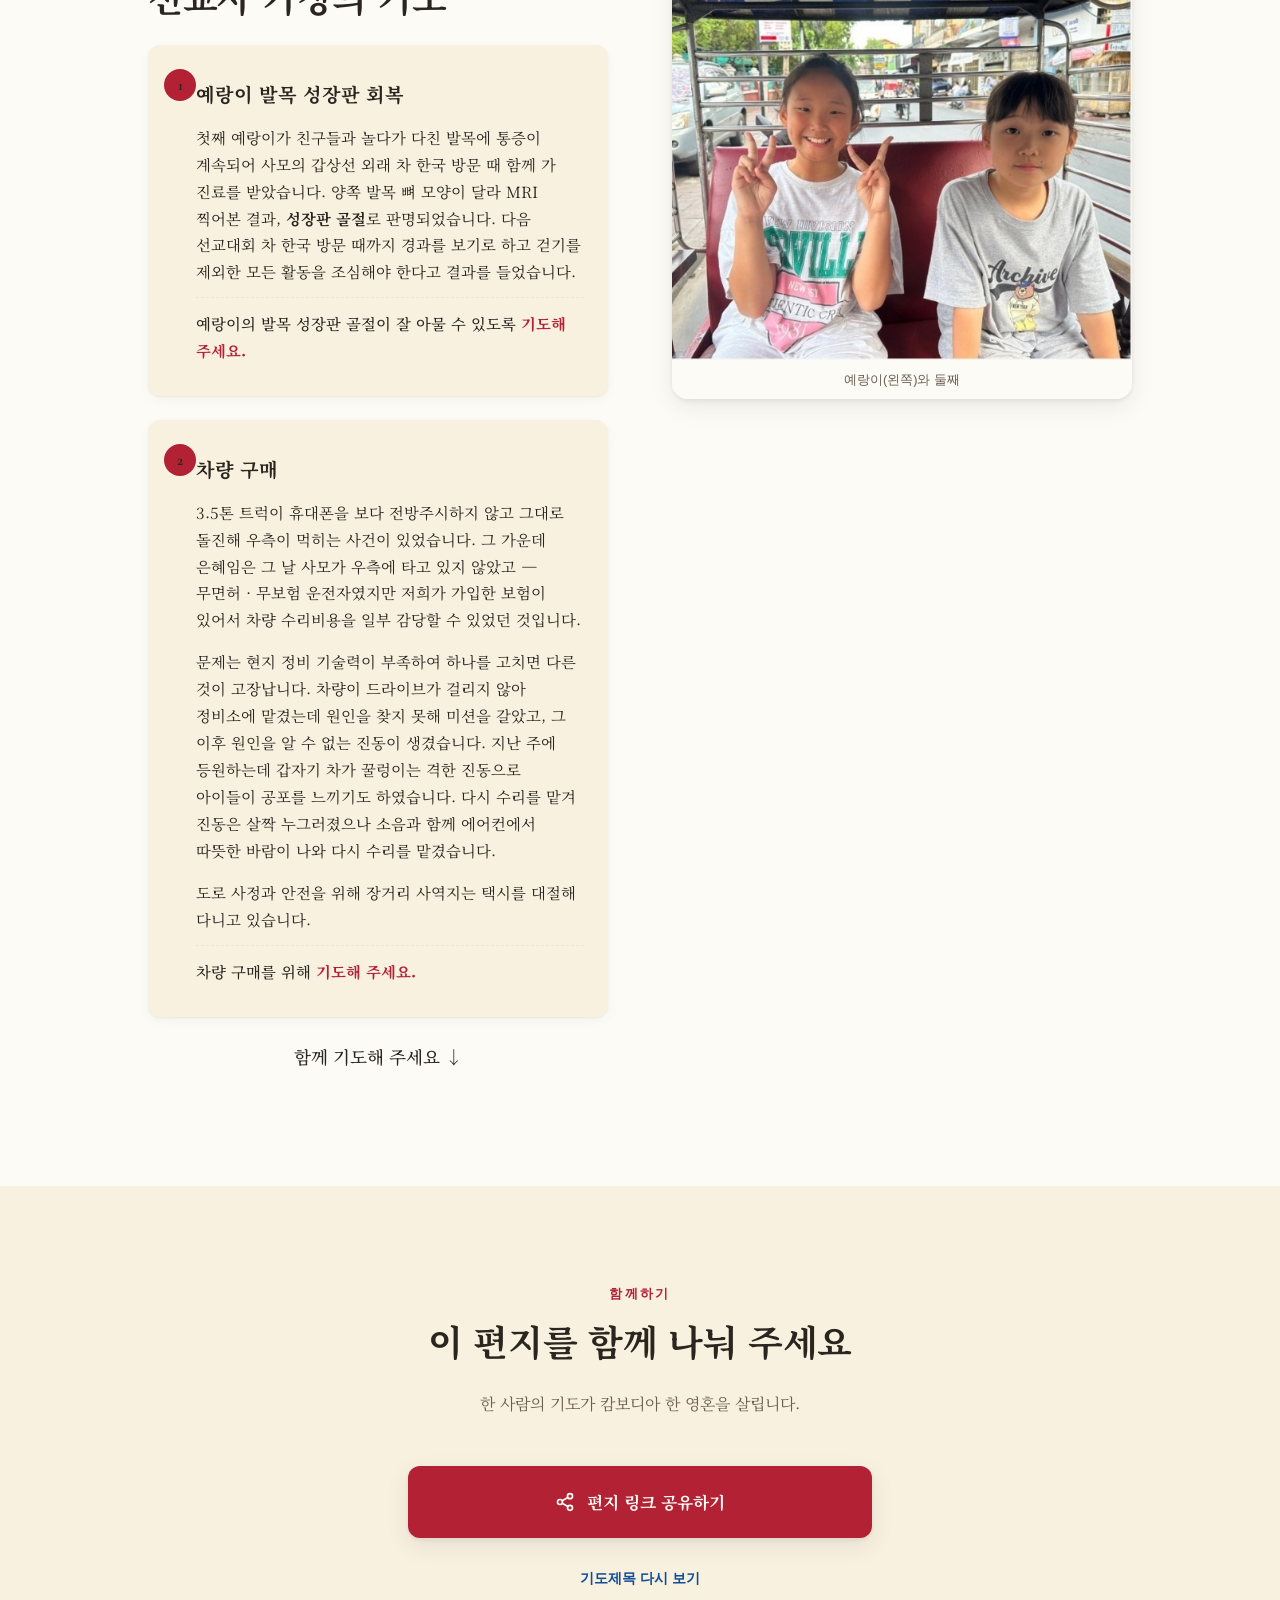
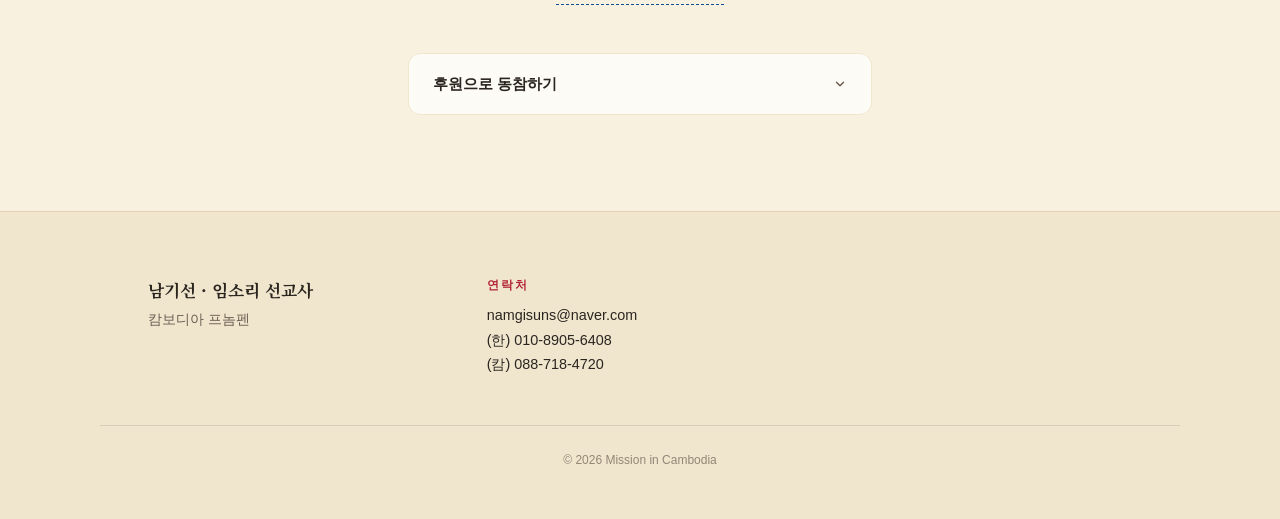
==== commit 2b67cfd1: "copy: S7 제목을 "선교사 가정의 사적인 기도" → "선교사 가정의 기도" "사적인" 단어가 없어도 의미가 분명하고, 더 담백한 톤.  Co-Authored-By: Claud" ====
--- a/index.source.html
+++ b/index.source.html
@@ -345,7 +345,7 @@
 
       <div class="prose">
         <p class="eyebrow">기도제목 II</p>
-        <h2 id="prayer2Title" class="section-title">선교사 가정의 사적인 기도</h2>
+        <h2 id="prayer2Title" class="section-title">선교사 가정의 기도</h2>
 
         <article class="big-card">
           <p class="big-card-num">1</p>
